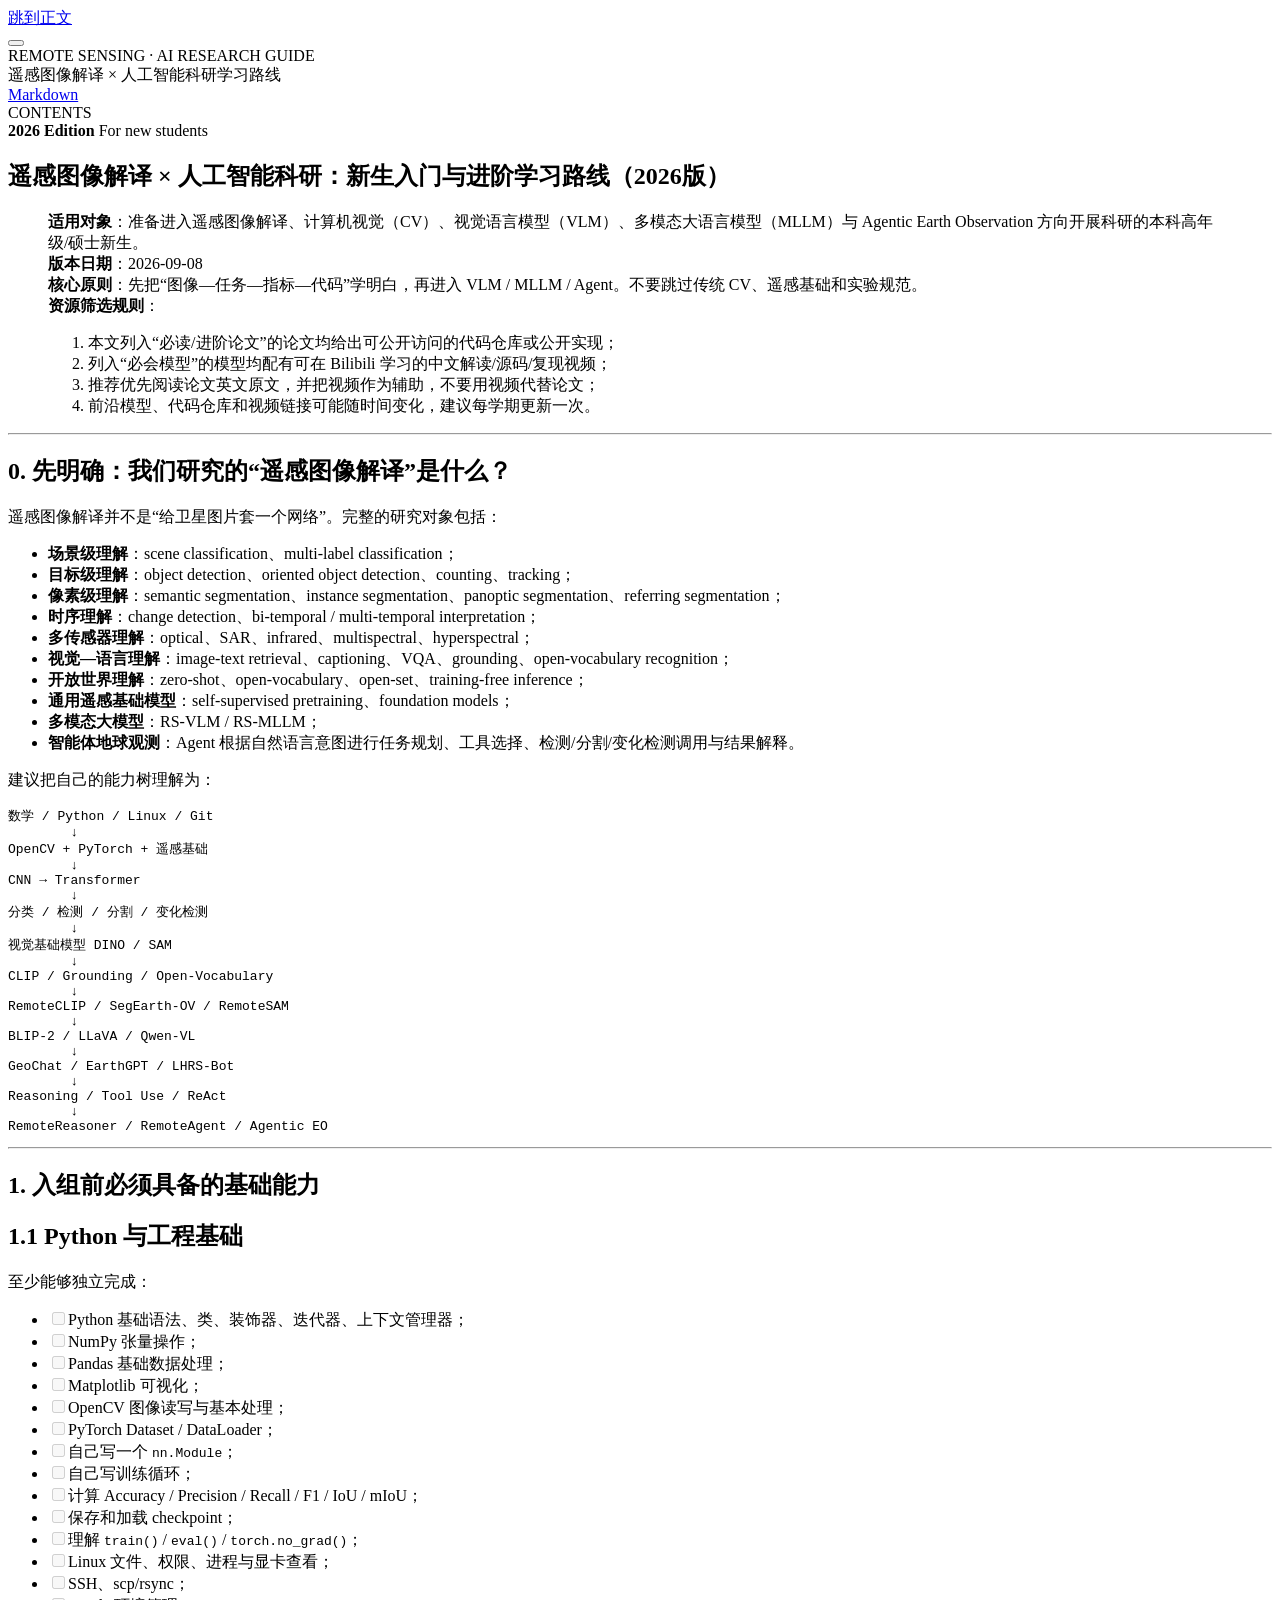
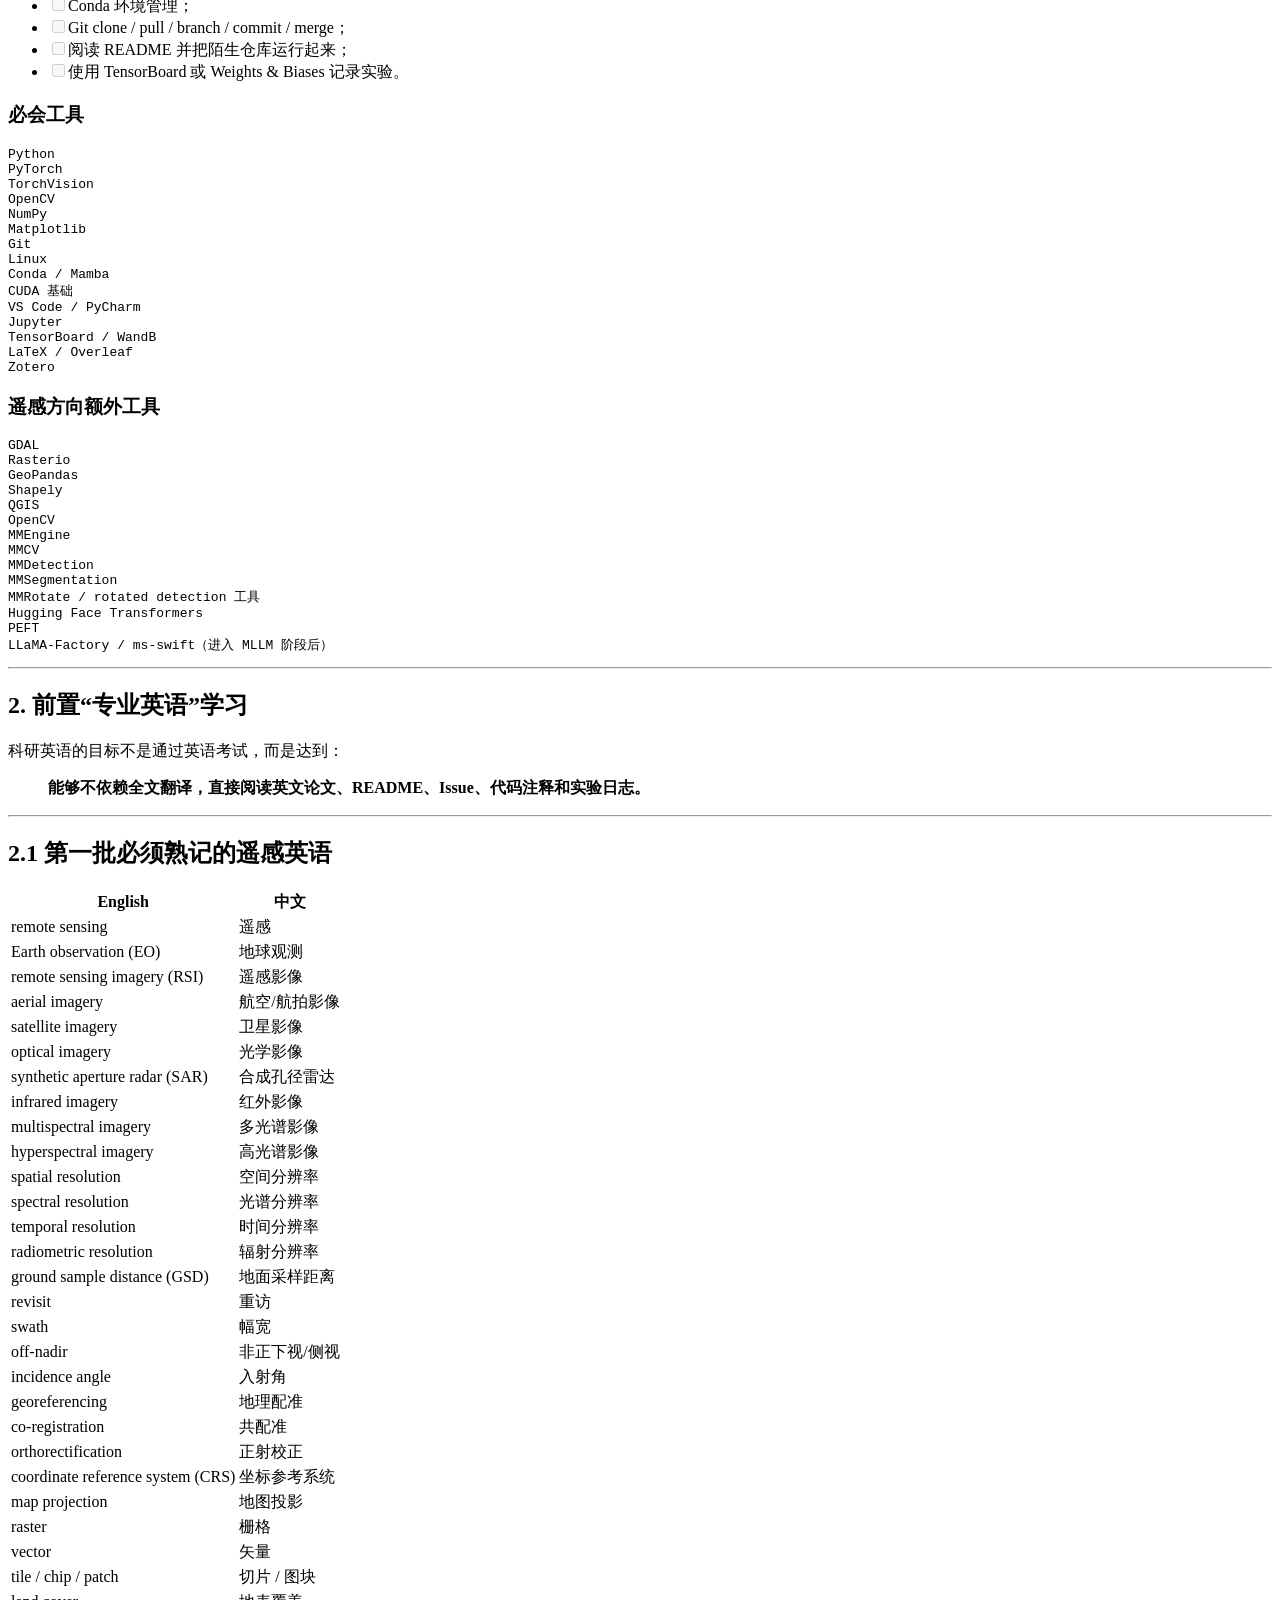
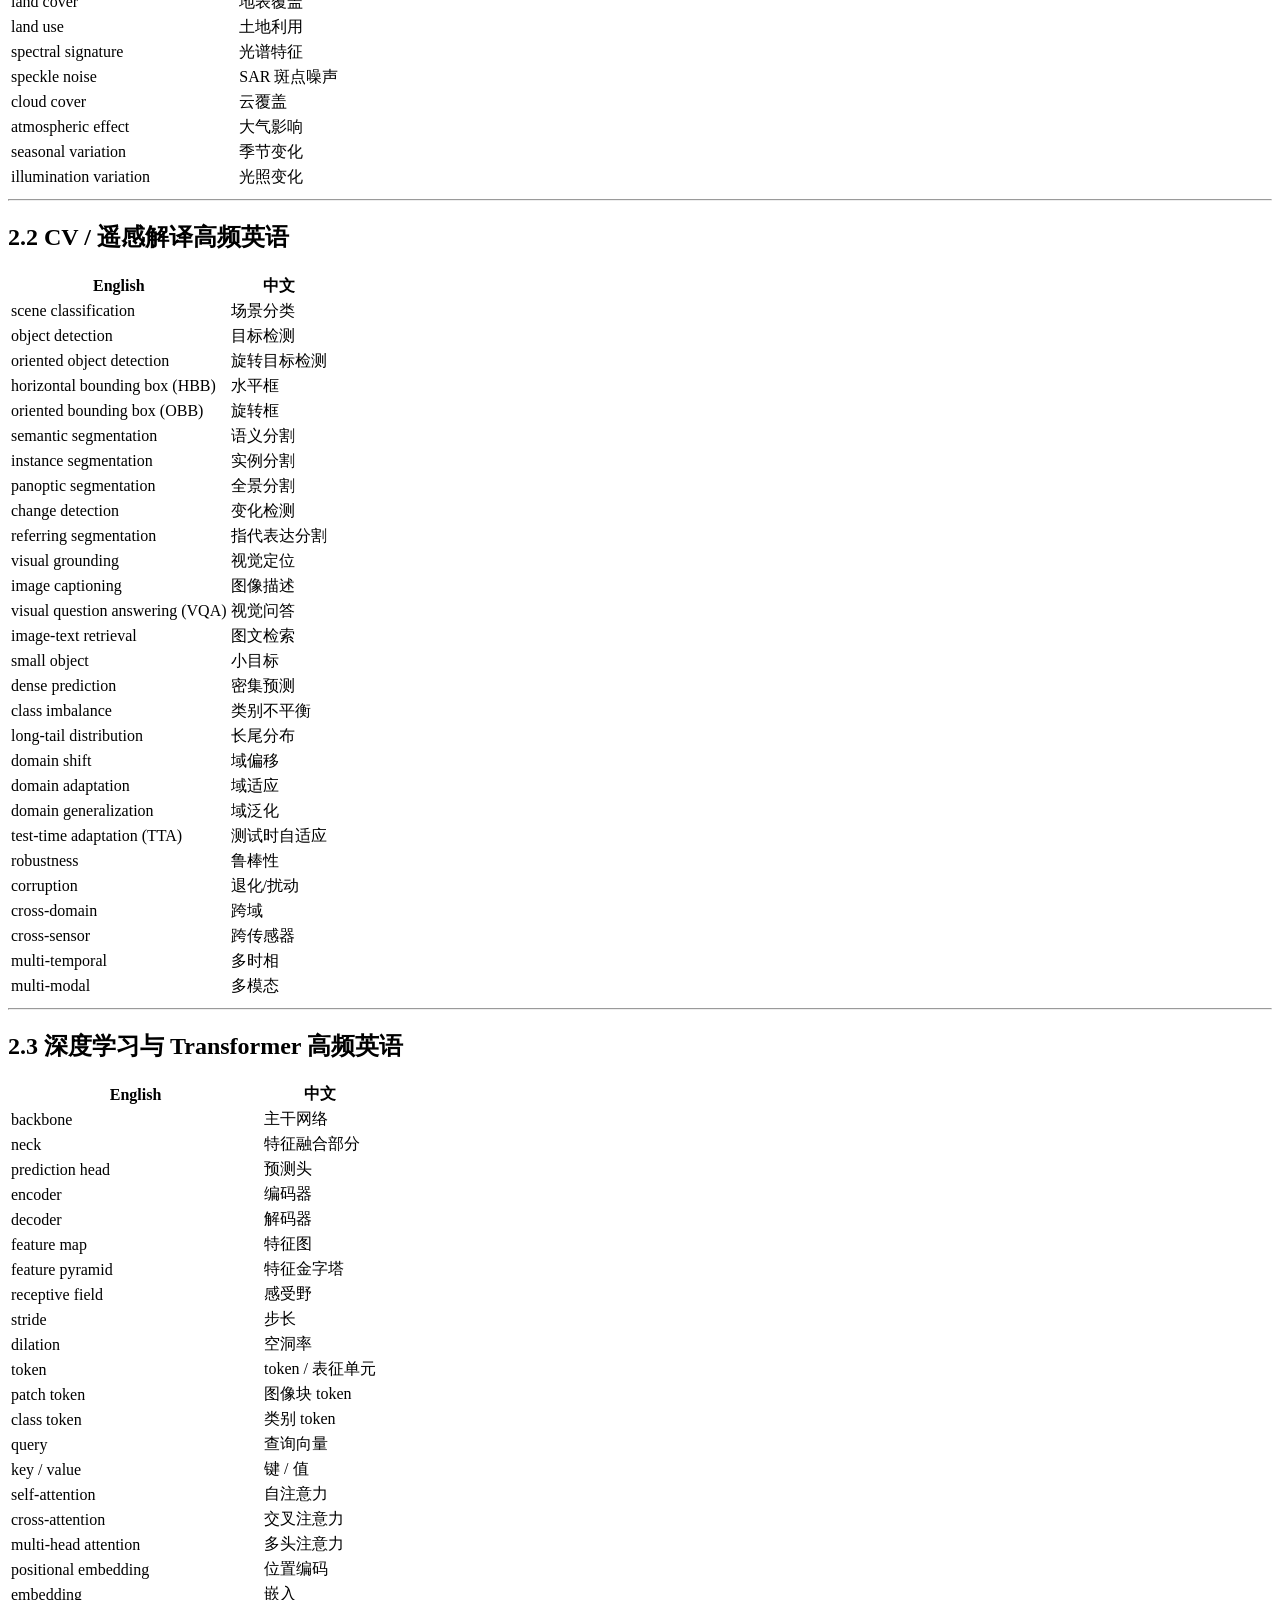
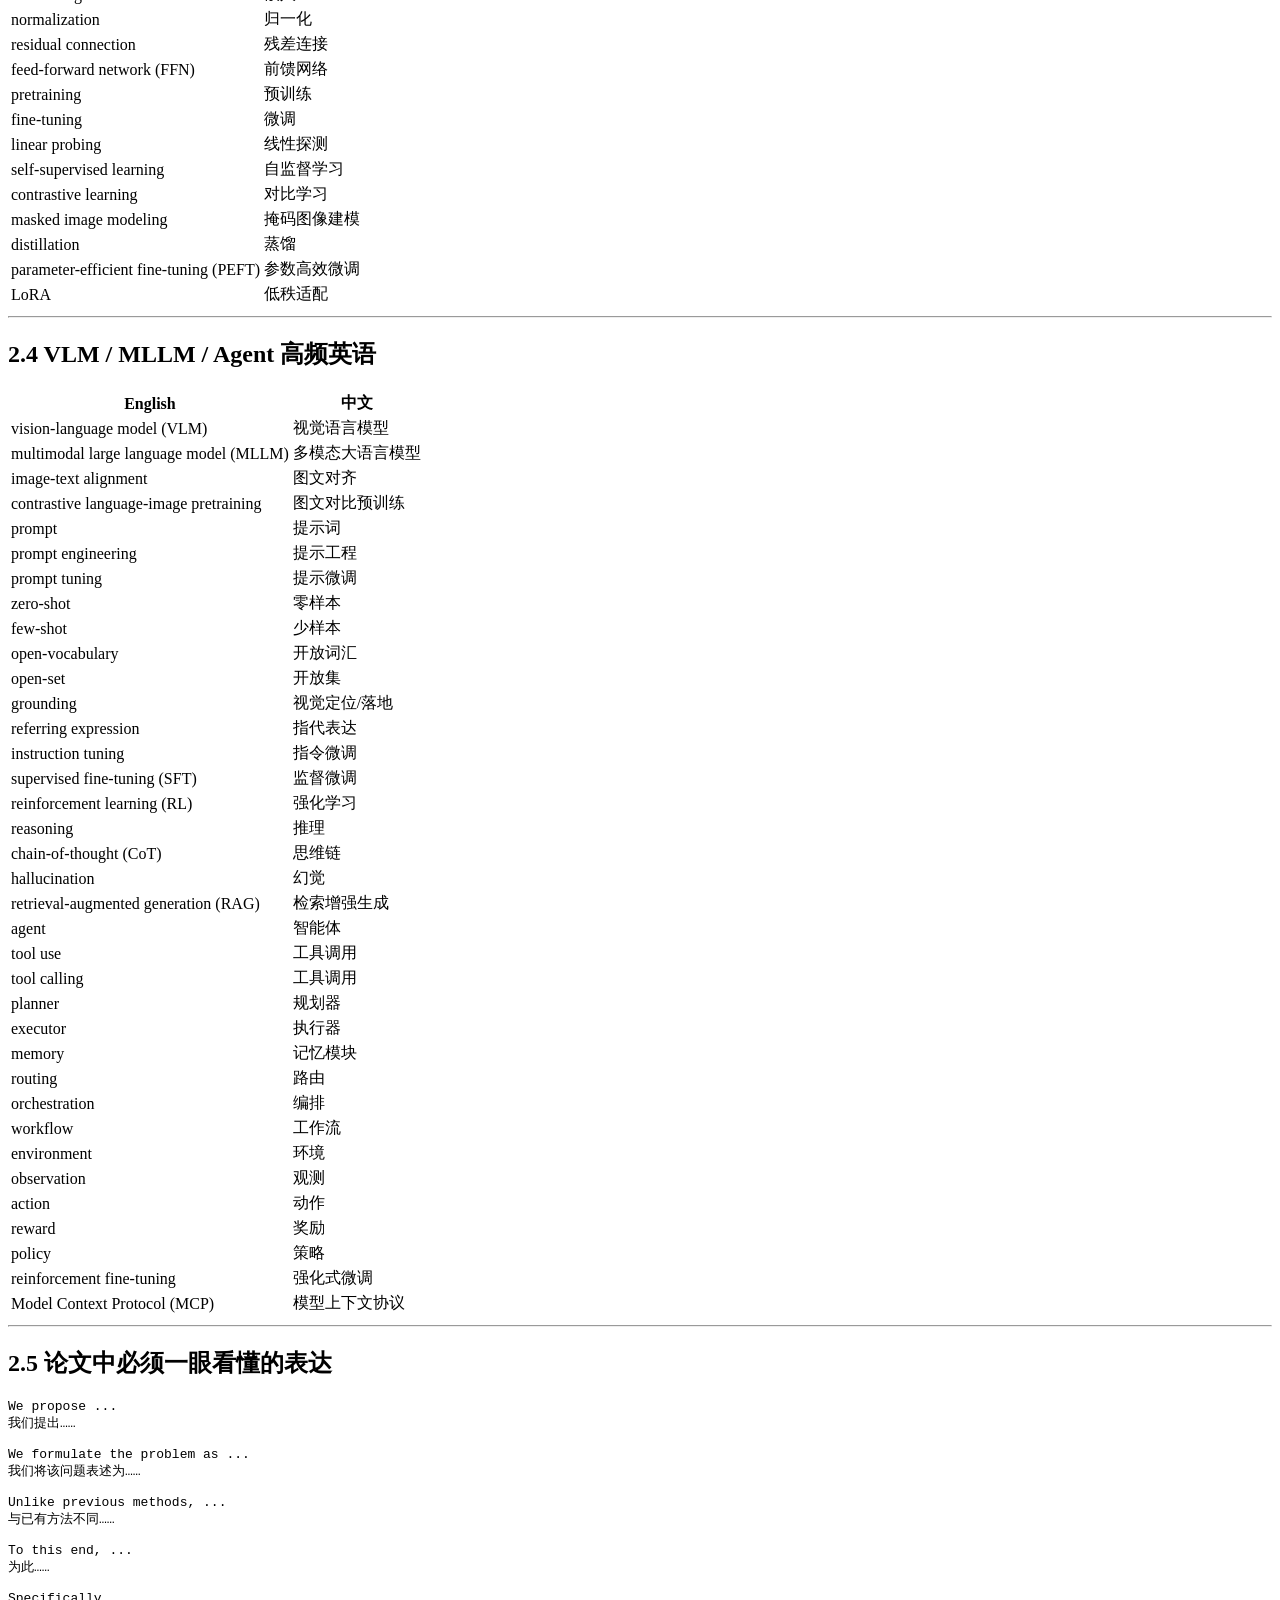
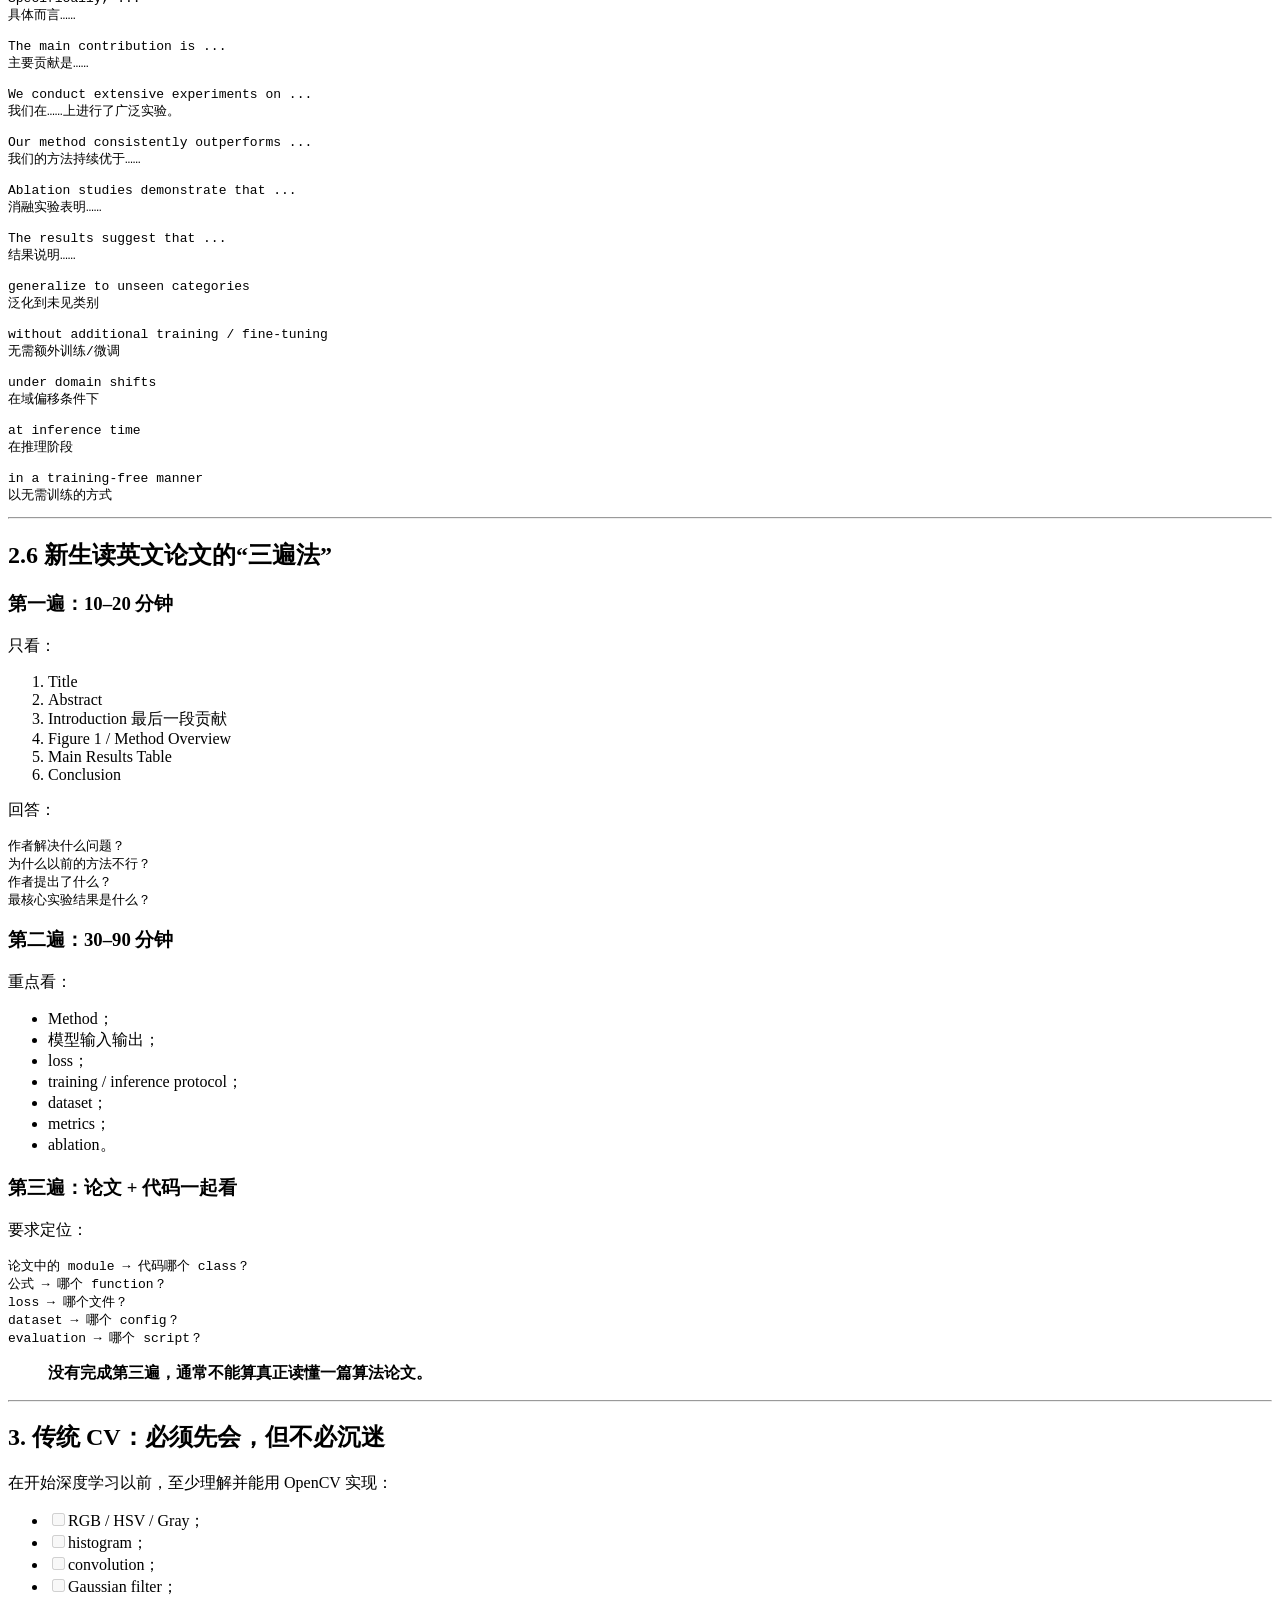
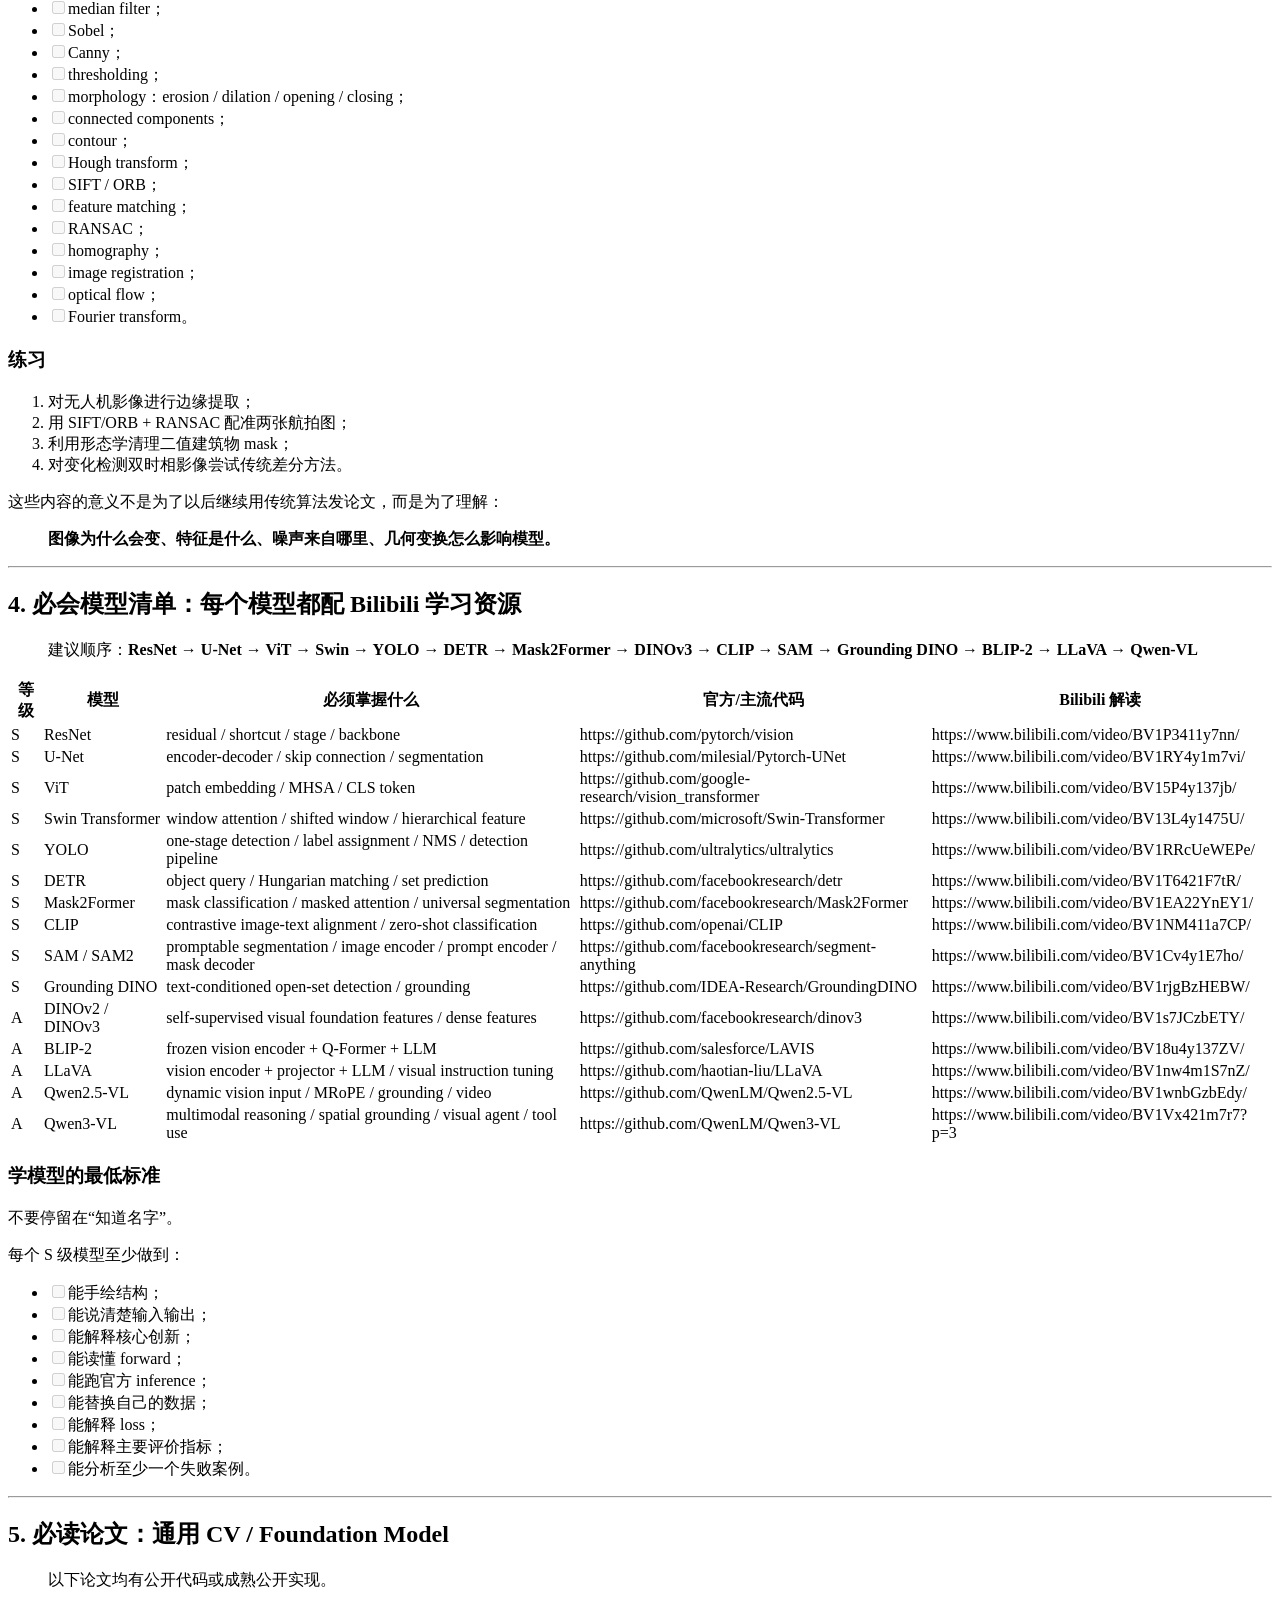
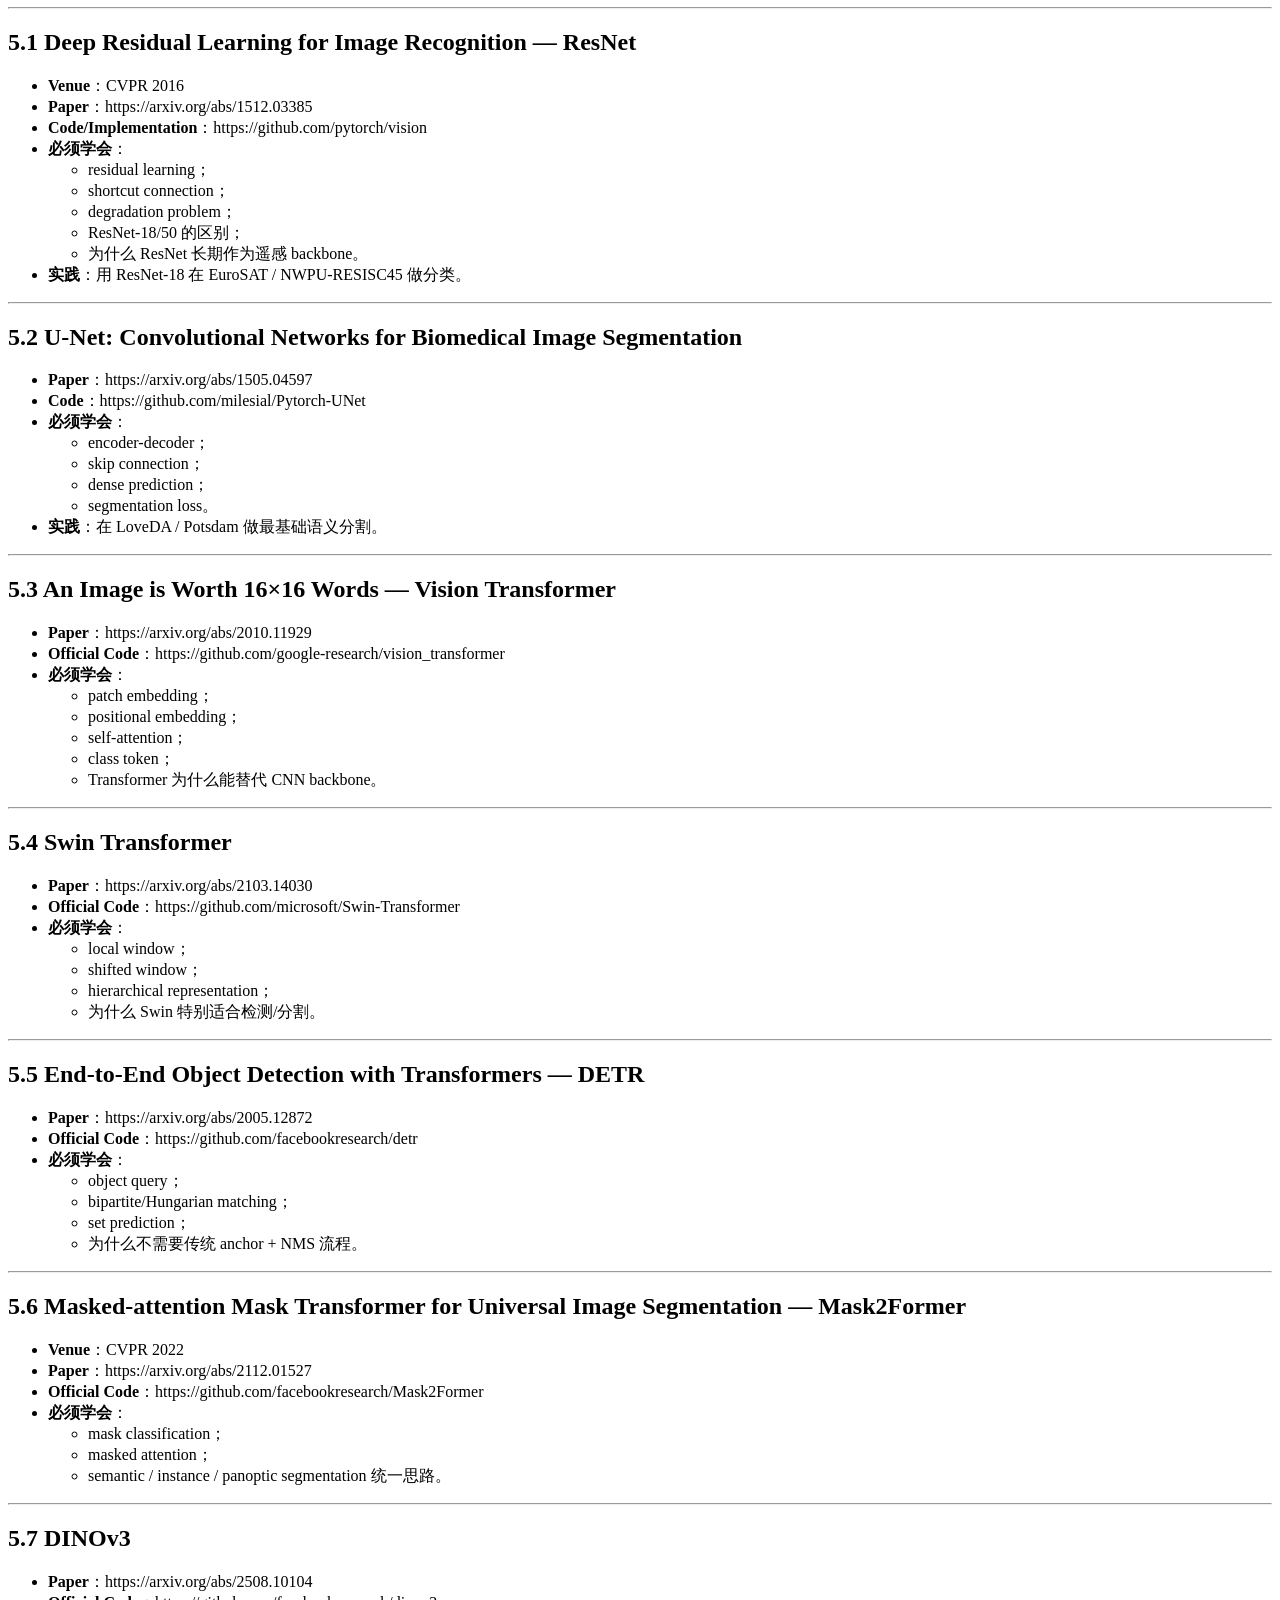
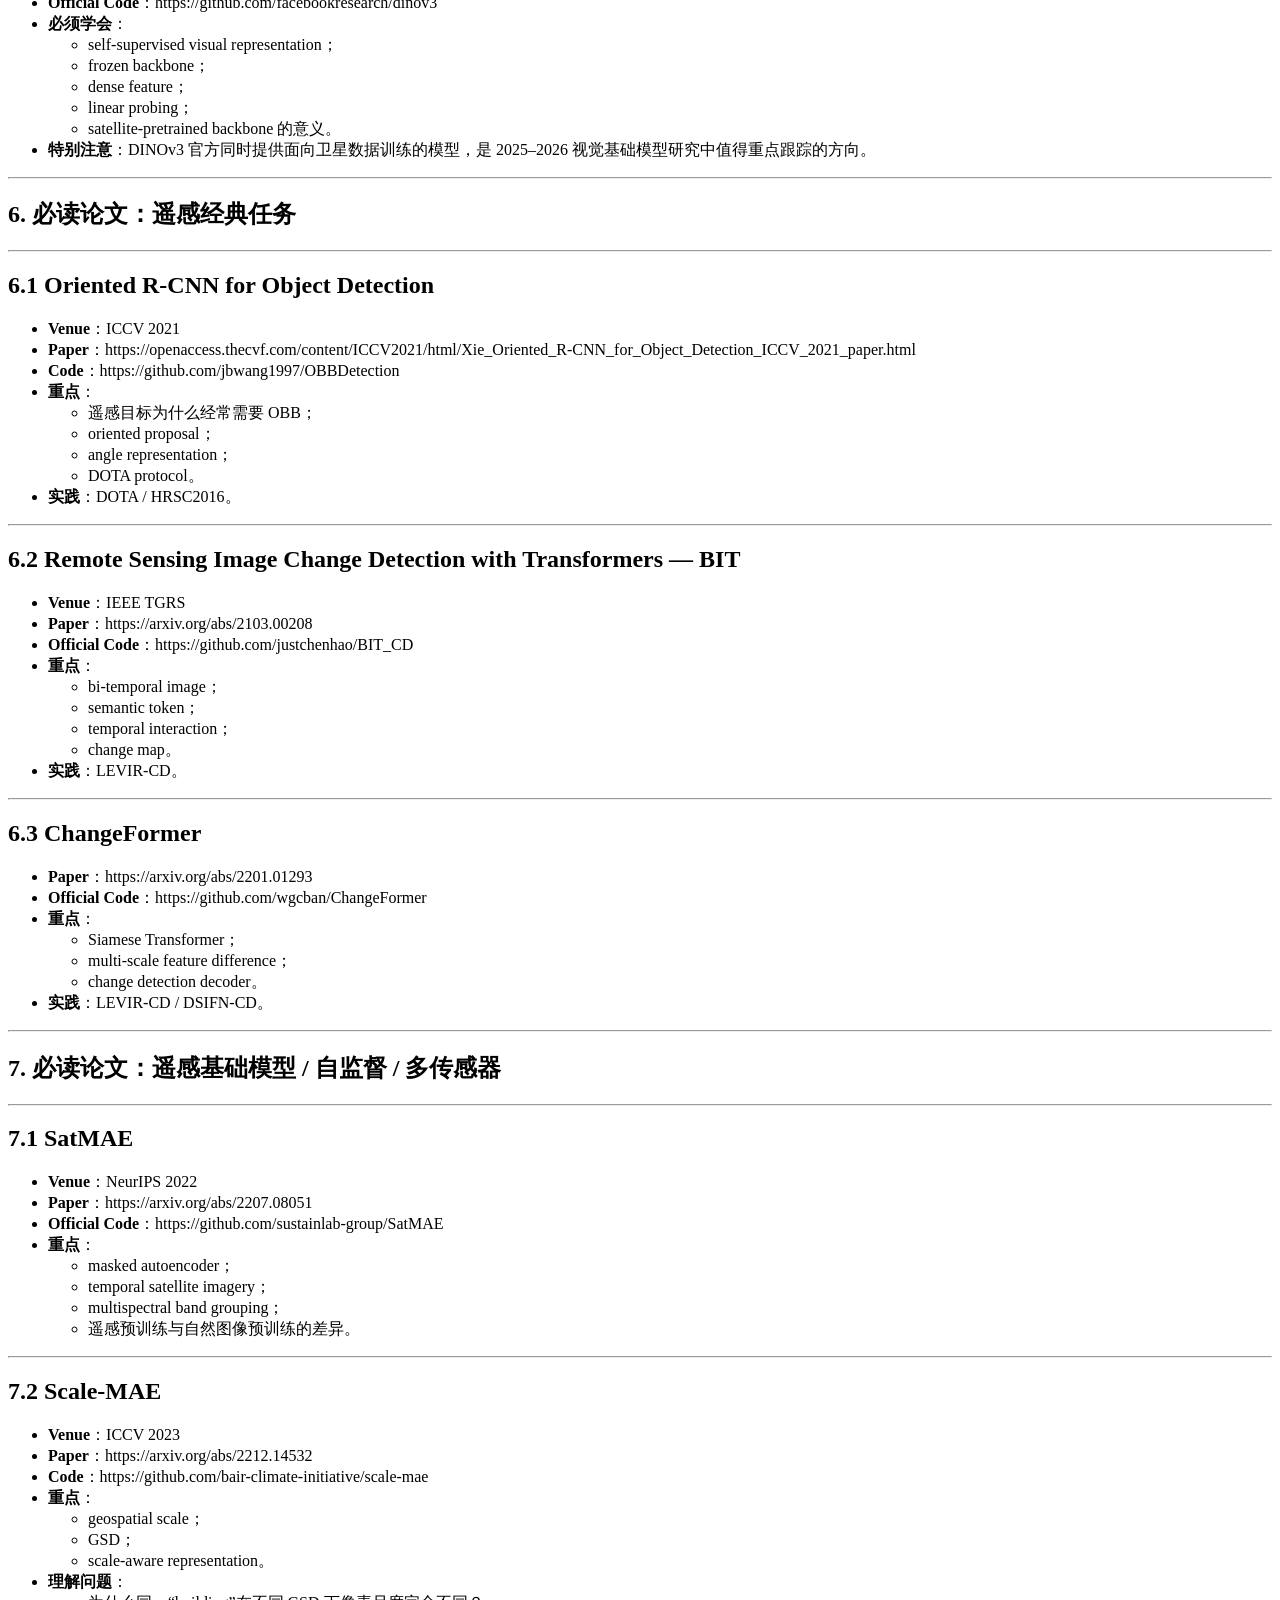
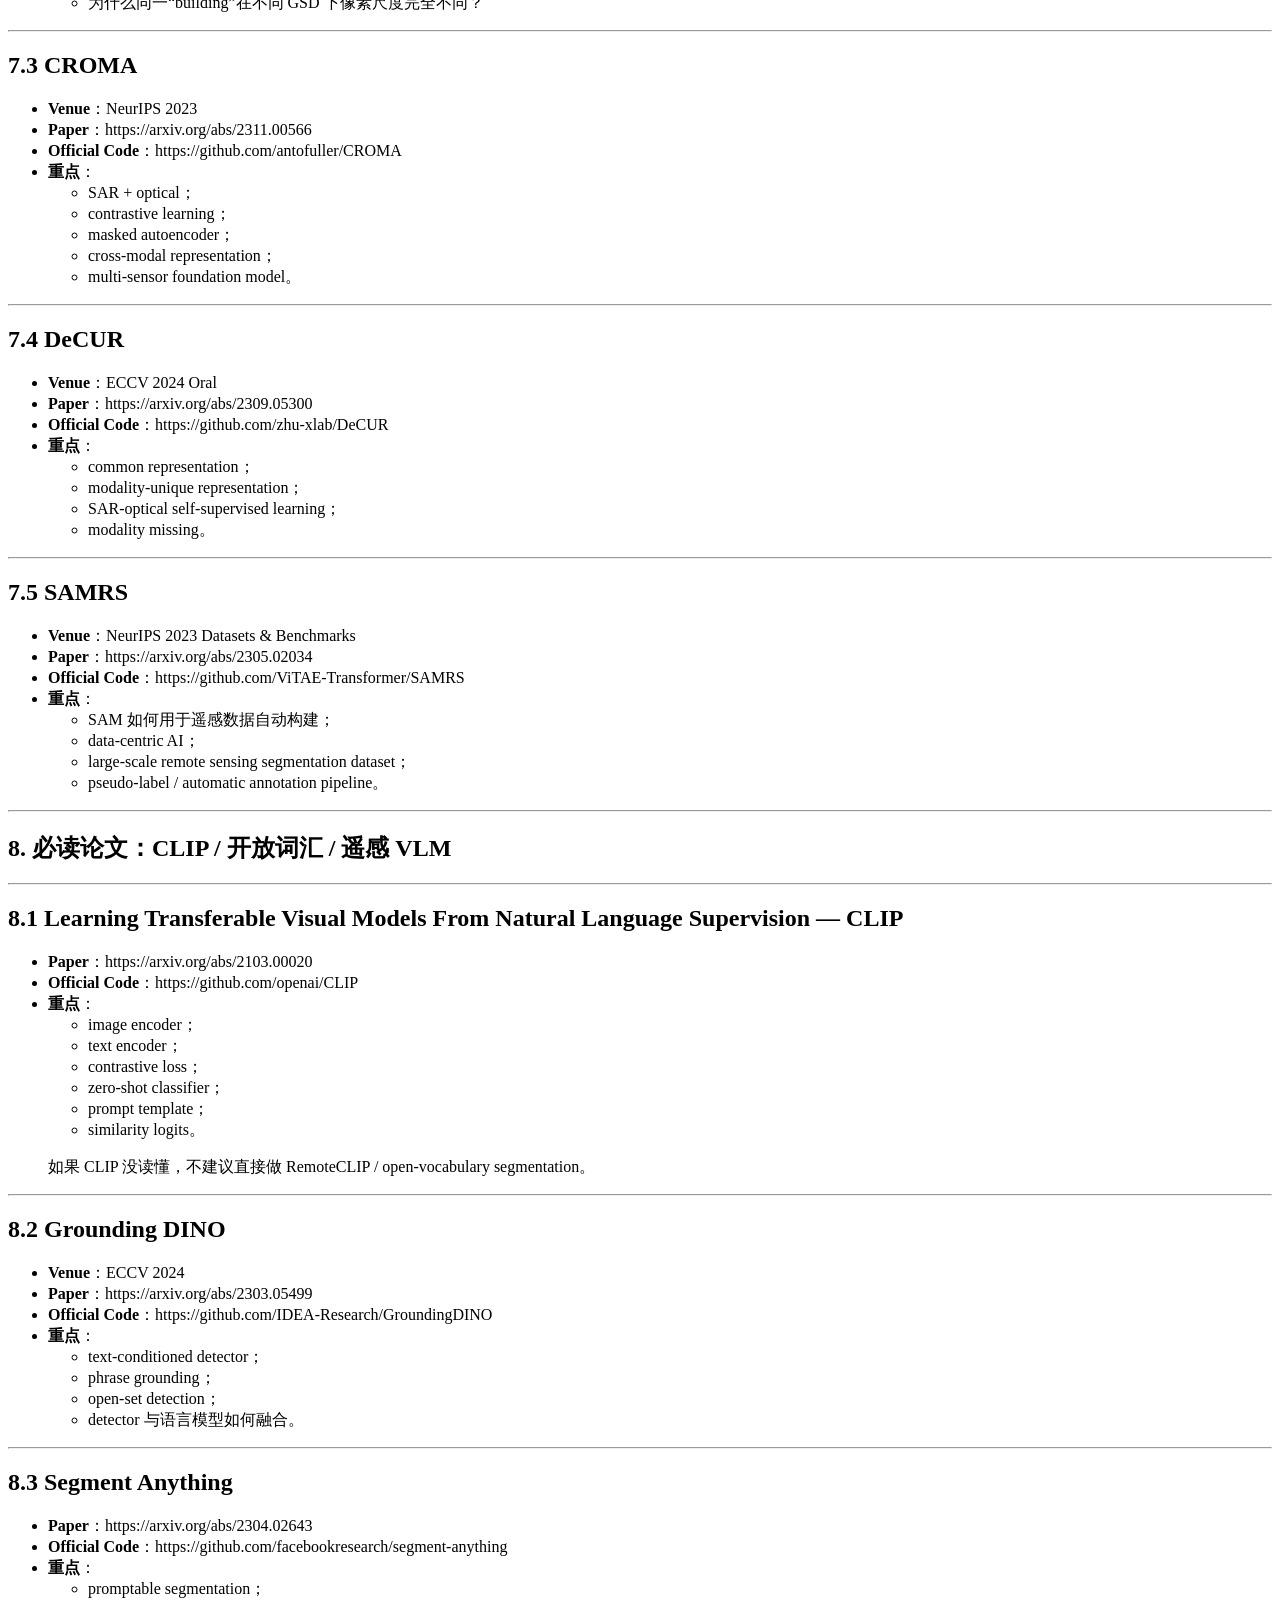
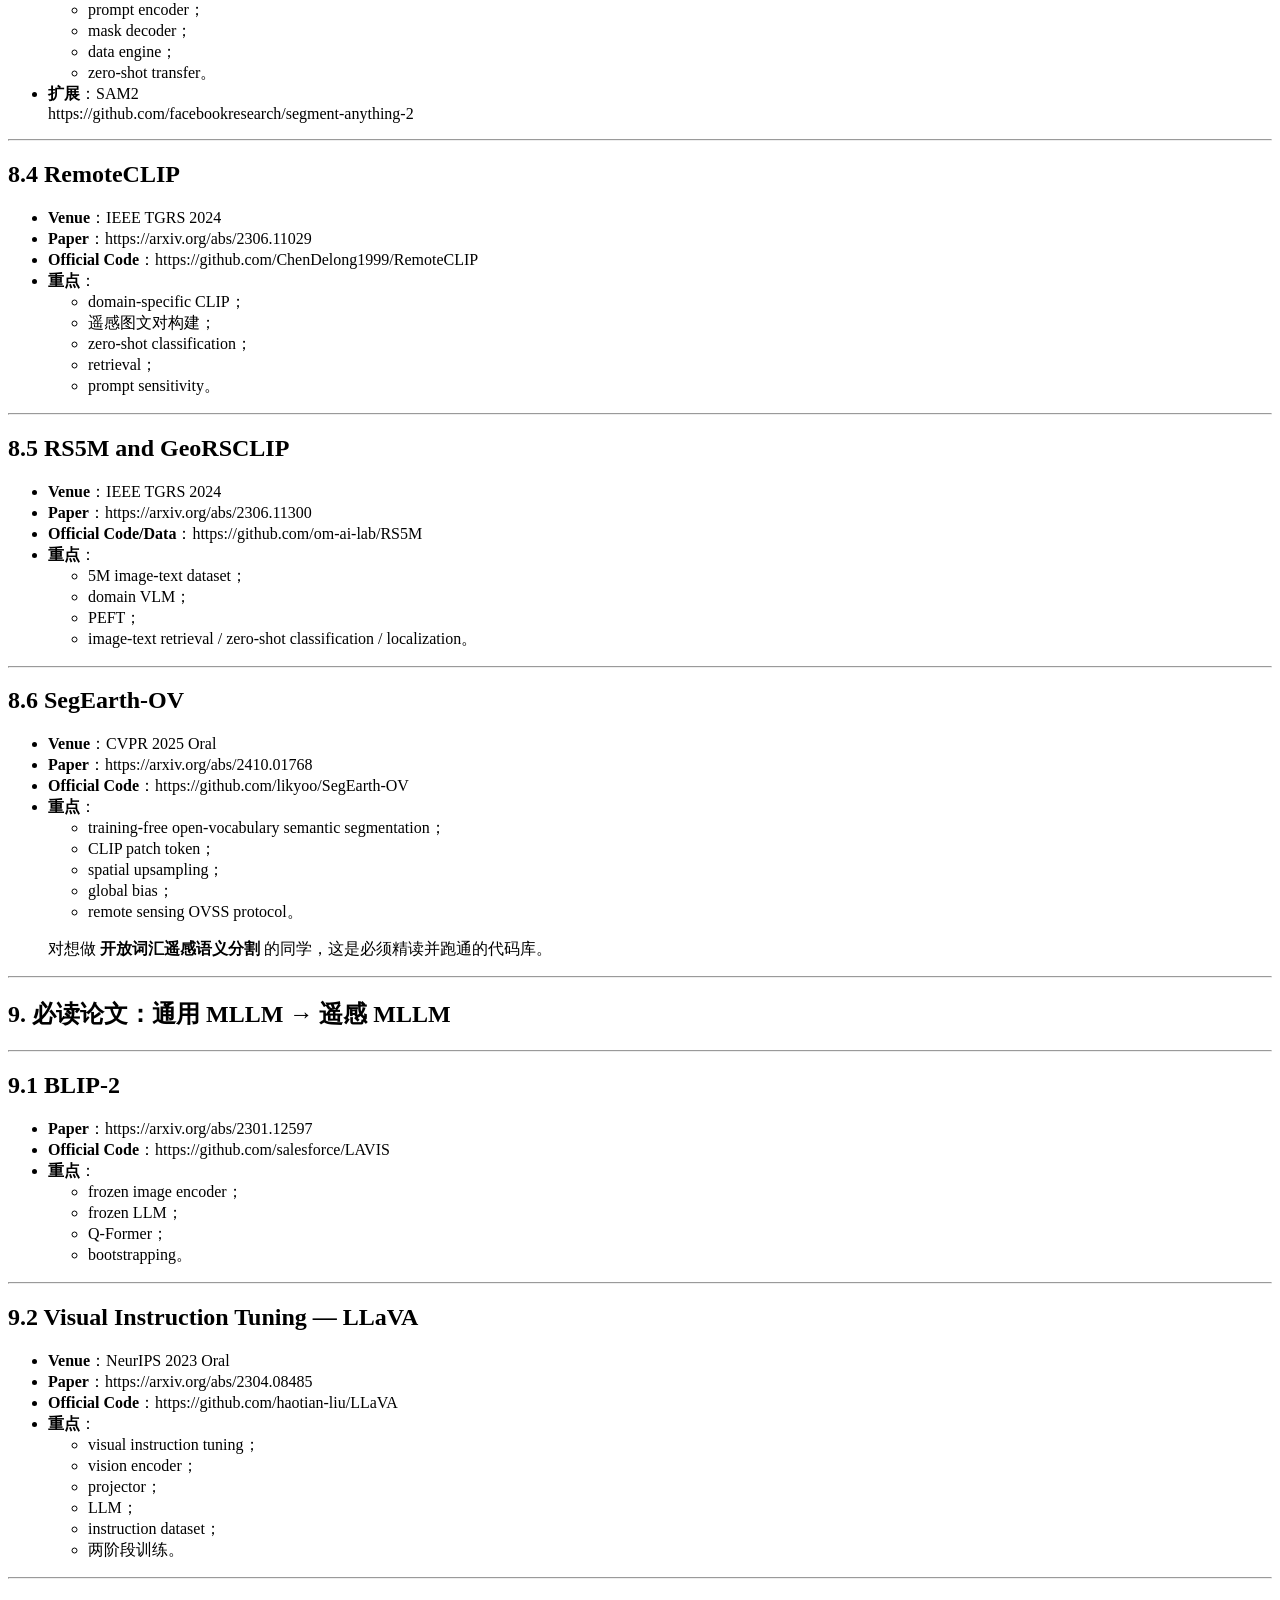
==== rs-ai-guide/index.html @ 64e5023f "Add files via upload" ====
<!doctype html>
<html lang="zh-CN">
<head>
  <meta charset="utf-8">
  <meta name="viewport" content="width=device-width, initial-scale=1">
  <meta name="robots" content="noindex, nofollow, noarchive">
  <meta name="googlebot" content="noindex, nofollow, noarchive">
  <meta name="description" content="遥感图像解译 × 人工智能科研新生学习路线：传统CV、Foundation Model、VLM、MLLM与Agentic Earth Observation。">
  <title>遥感图像解译 × AI 科研学习路线</title>
  <link rel="stylesheet" href="./assets/guide.css">
</head>
<body>
  <a class="skip-link" href="#article">跳到正文</a>

  <header class="topbar">
    <div class="topbar-inner">
      <button class="menu-button" id="menuButton" aria-label="打开目录" aria-expanded="false">
        <span></span><span></span><span></span>
      </button>
      <div class="brand">
        <div class="brand-kicker">REMOTE SENSING · AI RESEARCH GUIDE</div>
        <div class="brand-title">遥感图像解译 × 人工智能科研学习路线</div>
      </div>
      <a class="source-link" href="./guide.md" target="_blank" rel="noopener noreferrer">Markdown</a>
    </div>
  </header>

  <div class="layout">
    <aside class="sidebar" id="sidebar" aria-label="文章目录">
      <div class="sidebar-inner">
        <div class="sidebar-heading">CONTENTS</div>
        <nav id="toc"></nav>
        <div class="sidebar-note">
          <strong>2026 Edition</strong>
          <span>For new students</span>
        </div>
      </div>
    </aside>

    <main class="main">
      <article class="article" id="article">
        <h1>遥感图像解译 × 人工智能科研：新生入门与进阶学习路线（2026版）</h1>
<blockquote>
<p><strong>适用对象</strong>：准备进入遥感图像解译、计算机视觉（CV）、视觉语言模型（VLM）、多模态大语言模型（MLLM）与 Agentic Earth Observation 方向开展科研的本科高年级/硕士新生。<br />
<strong>版本日期</strong>：2026-09-08<br />
<strong>核心原则</strong>：先把“图像—任务—指标—代码”学明白，再进入 VLM / MLLM / Agent。不要跳过传统 CV、遥感基础和实验规范。<br />
<strong>资源筛选规则</strong>：</p>
<ol>
<li>本文列入“必读/进阶论文”的论文均给出可公开访问的代码仓库或公开实现；</li>
<li>列入“必会模型”的模型均配有可在 Bilibili 学习的中文解读/源码/复现视频；</li>
<li>推荐优先阅读论文英文原文，并把视频作为辅助，不要用视频代替论文；</li>
<li>前沿模型、代码仓库和视频链接可能随时间变化，建议每学期更新一次。</li>
</ol>
</blockquote>
<hr />
<h2>0. 先明确：我们研究的“遥感图像解译”是什么？</h2>
<p>遥感图像解译并不是“给卫星图片套一个网络”。完整的研究对象包括：</p>
<ul>
<li><strong>场景级理解</strong>：scene classification、multi-label classification；</li>
<li><strong>目标级理解</strong>：object detection、oriented object detection、counting、tracking；</li>
<li><strong>像素级理解</strong>：semantic segmentation、instance segmentation、panoptic segmentation、referring segmentation；</li>
<li><strong>时序理解</strong>：change detection、bi-temporal / multi-temporal interpretation；</li>
<li><strong>多传感器理解</strong>：optical、SAR、infrared、multispectral、hyperspectral；</li>
<li><strong>视觉—语言理解</strong>：image-text retrieval、captioning、VQA、grounding、open-vocabulary recognition；</li>
<li><strong>开放世界理解</strong>：zero-shot、open-vocabulary、open-set、training-free inference；</li>
<li><strong>通用遥感基础模型</strong>：self-supervised pretraining、foundation models；</li>
<li><strong>多模态大模型</strong>：RS-VLM / RS-MLLM；</li>
<li><strong>智能体地球观测</strong>：Agent 根据自然语言意图进行任务规划、工具选择、检测/分割/变化检测调用与结果解释。</li>
</ul>
<p>建议把自己的能力树理解为：</p>
<pre><code class="language-text">数学 / Python / Linux / Git
        ↓
OpenCV + PyTorch + 遥感基础
        ↓
CNN → Transformer
        ↓
分类 / 检测 / 分割 / 变化检测
        ↓
视觉基础模型 DINO / SAM
        ↓
CLIP / Grounding / Open-Vocabulary
        ↓
RemoteCLIP / SegEarth-OV / RemoteSAM
        ↓
BLIP-2 / LLaVA / Qwen-VL
        ↓
GeoChat / EarthGPT / LHRS-Bot
        ↓
Reasoning / Tool Use / ReAct
        ↓
RemoteReasoner / RemoteAgent / Agentic EO
</code></pre>
<hr />
<h1>1. 入组前必须具备的基础能力</h1>
<h2>1.1 Python 与工程基础</h2>
<p>至少能够独立完成：</p>
<ul>
<li class="task-list-item"><input class="task-list-item-checkbox" type="checkbox" disabled/>Python 基础语法、类、装饰器、迭代器、上下文管理器；</li>
<li class="task-list-item"><input class="task-list-item-checkbox" type="checkbox" disabled/>NumPy 张量操作；</li>
<li class="task-list-item"><input class="task-list-item-checkbox" type="checkbox" disabled/>Pandas 基础数据处理；</li>
<li class="task-list-item"><input class="task-list-item-checkbox" type="checkbox" disabled/>Matplotlib 可视化；</li>
<li class="task-list-item"><input class="task-list-item-checkbox" type="checkbox" disabled/>OpenCV 图像读写与基本处理；</li>
<li class="task-list-item"><input class="task-list-item-checkbox" type="checkbox" disabled/>PyTorch Dataset / DataLoader；</li>
<li class="task-list-item"><input class="task-list-item-checkbox" type="checkbox" disabled/>自己写一个 <code>nn.Module</code>；</li>
<li class="task-list-item"><input class="task-list-item-checkbox" type="checkbox" disabled/>自己写训练循环；</li>
<li class="task-list-item"><input class="task-list-item-checkbox" type="checkbox" disabled/>计算 Accuracy / Precision / Recall / F1 / IoU / mIoU；</li>
<li class="task-list-item"><input class="task-list-item-checkbox" type="checkbox" disabled/>保存和加载 checkpoint；</li>
<li class="task-list-item"><input class="task-list-item-checkbox" type="checkbox" disabled/>理解 <code>train()</code> / <code>eval()</code> / <code>torch.no_grad()</code>；</li>
<li class="task-list-item"><input class="task-list-item-checkbox" type="checkbox" disabled/>Linux 文件、权限、进程与显卡查看；</li>
<li class="task-list-item"><input class="task-list-item-checkbox" type="checkbox" disabled/>SSH、scp/rsync；</li>
<li class="task-list-item"><input class="task-list-item-checkbox" type="checkbox" disabled/>Conda 环境管理；</li>
<li class="task-list-item"><input class="task-list-item-checkbox" type="checkbox" disabled/>Git clone / pull / branch / commit / merge；</li>
<li class="task-list-item"><input class="task-list-item-checkbox" type="checkbox" disabled/>阅读 README 并把陌生仓库运行起来；</li>
<li class="task-list-item"><input class="task-list-item-checkbox" type="checkbox" disabled/>使用 TensorBoard 或 Weights &amp; Biases 记录实验。</li>
</ul>
<h3>必会工具</h3>
<pre><code class="language-text">Python
PyTorch
TorchVision
OpenCV
NumPy
Matplotlib
Git
Linux
Conda / Mamba
CUDA 基础
VS Code / PyCharm
Jupyter
TensorBoard / WandB
LaTeX / Overleaf
Zotero
</code></pre>
<h3>遥感方向额外工具</h3>
<pre><code class="language-text">GDAL
Rasterio
GeoPandas
Shapely
QGIS
OpenCV
MMEngine
MMCV
MMDetection
MMSegmentation
MMRotate / rotated detection 工具
Hugging Face Transformers
PEFT
LLaMA-Factory / ms-swift（进入 MLLM 阶段后）
</code></pre>
<hr />
<h1>2. 前置“专业英语”学习</h1>
<p>科研英语的目标不是通过英语考试，而是达到：</p>
<blockquote>
<p><strong>能够不依赖全文翻译，直接阅读英文论文、README、Issue、代码注释和实验日志。</strong></p>
</blockquote>
<hr />
<h2>2.1 第一批必须熟记的遥感英语</h2>
<table>
<thead>
<tr>
  <th>English</th>
  <th>中文</th>
</tr>
</thead>
<tbody>
<tr>
  <td>remote sensing</td>
  <td>遥感</td>
</tr>
<tr>
  <td>Earth observation (EO)</td>
  <td>地球观测</td>
</tr>
<tr>
  <td>remote sensing imagery (RSI)</td>
  <td>遥感影像</td>
</tr>
<tr>
  <td>aerial imagery</td>
  <td>航空/航拍影像</td>
</tr>
<tr>
  <td>satellite imagery</td>
  <td>卫星影像</td>
</tr>
<tr>
  <td>optical imagery</td>
  <td>光学影像</td>
</tr>
<tr>
  <td>synthetic aperture radar (SAR)</td>
  <td>合成孔径雷达</td>
</tr>
<tr>
  <td>infrared imagery</td>
  <td>红外影像</td>
</tr>
<tr>
  <td>multispectral imagery</td>
  <td>多光谱影像</td>
</tr>
<tr>
  <td>hyperspectral imagery</td>
  <td>高光谱影像</td>
</tr>
<tr>
  <td>spatial resolution</td>
  <td>空间分辨率</td>
</tr>
<tr>
  <td>spectral resolution</td>
  <td>光谱分辨率</td>
</tr>
<tr>
  <td>temporal resolution</td>
  <td>时间分辨率</td>
</tr>
<tr>
  <td>radiometric resolution</td>
  <td>辐射分辨率</td>
</tr>
<tr>
  <td>ground sample distance (GSD)</td>
  <td>地面采样距离</td>
</tr>
<tr>
  <td>revisit</td>
  <td>重访</td>
</tr>
<tr>
  <td>swath</td>
  <td>幅宽</td>
</tr>
<tr>
  <td>off-nadir</td>
  <td>非正下视/侧视</td>
</tr>
<tr>
  <td>incidence angle</td>
  <td>入射角</td>
</tr>
<tr>
  <td>georeferencing</td>
  <td>地理配准</td>
</tr>
<tr>
  <td>co-registration</td>
  <td>共配准</td>
</tr>
<tr>
  <td>orthorectification</td>
  <td>正射校正</td>
</tr>
<tr>
  <td>coordinate reference system (CRS)</td>
  <td>坐标参考系统</td>
</tr>
<tr>
  <td>map projection</td>
  <td>地图投影</td>
</tr>
<tr>
  <td>raster</td>
  <td>栅格</td>
</tr>
<tr>
  <td>vector</td>
  <td>矢量</td>
</tr>
<tr>
  <td>tile / chip / patch</td>
  <td>切片 / 图块</td>
</tr>
<tr>
  <td>land cover</td>
  <td>地表覆盖</td>
</tr>
<tr>
  <td>land use</td>
  <td>土地利用</td>
</tr>
<tr>
  <td>spectral signature</td>
  <td>光谱特征</td>
</tr>
<tr>
  <td>speckle noise</td>
  <td>SAR 斑点噪声</td>
</tr>
<tr>
  <td>cloud cover</td>
  <td>云覆盖</td>
</tr>
<tr>
  <td>atmospheric effect</td>
  <td>大气影响</td>
</tr>
<tr>
  <td>seasonal variation</td>
  <td>季节变化</td>
</tr>
<tr>
  <td>illumination variation</td>
  <td>光照变化</td>
</tr>
</tbody>
</table>
<hr />
<h2>2.2 CV / 遥感解译高频英语</h2>
<table>
<thead>
<tr>
  <th>English</th>
  <th>中文</th>
</tr>
</thead>
<tbody>
<tr>
  <td>scene classification</td>
  <td>场景分类</td>
</tr>
<tr>
  <td>object detection</td>
  <td>目标检测</td>
</tr>
<tr>
  <td>oriented object detection</td>
  <td>旋转目标检测</td>
</tr>
<tr>
  <td>horizontal bounding box (HBB)</td>
  <td>水平框</td>
</tr>
<tr>
  <td>oriented bounding box (OBB)</td>
  <td>旋转框</td>
</tr>
<tr>
  <td>semantic segmentation</td>
  <td>语义分割</td>
</tr>
<tr>
  <td>instance segmentation</td>
  <td>实例分割</td>
</tr>
<tr>
  <td>panoptic segmentation</td>
  <td>全景分割</td>
</tr>
<tr>
  <td>change detection</td>
  <td>变化检测</td>
</tr>
<tr>
  <td>referring segmentation</td>
  <td>指代表达分割</td>
</tr>
<tr>
  <td>visual grounding</td>
  <td>视觉定位</td>
</tr>
<tr>
  <td>image captioning</td>
  <td>图像描述</td>
</tr>
<tr>
  <td>visual question answering (VQA)</td>
  <td>视觉问答</td>
</tr>
<tr>
  <td>image-text retrieval</td>
  <td>图文检索</td>
</tr>
<tr>
  <td>small object</td>
  <td>小目标</td>
</tr>
<tr>
  <td>dense prediction</td>
  <td>密集预测</td>
</tr>
<tr>
  <td>class imbalance</td>
  <td>类别不平衡</td>
</tr>
<tr>
  <td>long-tail distribution</td>
  <td>长尾分布</td>
</tr>
<tr>
  <td>domain shift</td>
  <td>域偏移</td>
</tr>
<tr>
  <td>domain adaptation</td>
  <td>域适应</td>
</tr>
<tr>
  <td>domain generalization</td>
  <td>域泛化</td>
</tr>
<tr>
  <td>test-time adaptation (TTA)</td>
  <td>测试时自适应</td>
</tr>
<tr>
  <td>robustness</td>
  <td>鲁棒性</td>
</tr>
<tr>
  <td>corruption</td>
  <td>退化/扰动</td>
</tr>
<tr>
  <td>cross-domain</td>
  <td>跨域</td>
</tr>
<tr>
  <td>cross-sensor</td>
  <td>跨传感器</td>
</tr>
<tr>
  <td>multi-temporal</td>
  <td>多时相</td>
</tr>
<tr>
  <td>multi-modal</td>
  <td>多模态</td>
</tr>
</tbody>
</table>
<hr />
<h2>2.3 深度学习与 Transformer 高频英语</h2>
<table>
<thead>
<tr>
  <th>English</th>
  <th>中文</th>
</tr>
</thead>
<tbody>
<tr>
  <td>backbone</td>
  <td>主干网络</td>
</tr>
<tr>
  <td>neck</td>
  <td>特征融合部分</td>
</tr>
<tr>
  <td>prediction head</td>
  <td>预测头</td>
</tr>
<tr>
  <td>encoder</td>
  <td>编码器</td>
</tr>
<tr>
  <td>decoder</td>
  <td>解码器</td>
</tr>
<tr>
  <td>feature map</td>
  <td>特征图</td>
</tr>
<tr>
  <td>feature pyramid</td>
  <td>特征金字塔</td>
</tr>
<tr>
  <td>receptive field</td>
  <td>感受野</td>
</tr>
<tr>
  <td>stride</td>
  <td>步长</td>
</tr>
<tr>
  <td>dilation</td>
  <td>空洞率</td>
</tr>
<tr>
  <td>token</td>
  <td>token / 表征单元</td>
</tr>
<tr>
  <td>patch token</td>
  <td>图像块 token</td>
</tr>
<tr>
  <td>class token</td>
  <td>类别 token</td>
</tr>
<tr>
  <td>query</td>
  <td>查询向量</td>
</tr>
<tr>
  <td>key / value</td>
  <td>键 / 值</td>
</tr>
<tr>
  <td>self-attention</td>
  <td>自注意力</td>
</tr>
<tr>
  <td>cross-attention</td>
  <td>交叉注意力</td>
</tr>
<tr>
  <td>multi-head attention</td>
  <td>多头注意力</td>
</tr>
<tr>
  <td>positional embedding</td>
  <td>位置编码</td>
</tr>
<tr>
  <td>embedding</td>
  <td>嵌入</td>
</tr>
<tr>
  <td>normalization</td>
  <td>归一化</td>
</tr>
<tr>
  <td>residual connection</td>
  <td>残差连接</td>
</tr>
<tr>
  <td>feed-forward network (FFN)</td>
  <td>前馈网络</td>
</tr>
<tr>
  <td>pretraining</td>
  <td>预训练</td>
</tr>
<tr>
  <td>fine-tuning</td>
  <td>微调</td>
</tr>
<tr>
  <td>linear probing</td>
  <td>线性探测</td>
</tr>
<tr>
  <td>self-supervised learning</td>
  <td>自监督学习</td>
</tr>
<tr>
  <td>contrastive learning</td>
  <td>对比学习</td>
</tr>
<tr>
  <td>masked image modeling</td>
  <td>掩码图像建模</td>
</tr>
<tr>
  <td>distillation</td>
  <td>蒸馏</td>
</tr>
<tr>
  <td>parameter-efficient fine-tuning (PEFT)</td>
  <td>参数高效微调</td>
</tr>
<tr>
  <td>LoRA</td>
  <td>低秩适配</td>
</tr>
</tbody>
</table>
<hr />
<h2>2.4 VLM / MLLM / Agent 高频英语</h2>
<table>
<thead>
<tr>
  <th>English</th>
  <th>中文</th>
</tr>
</thead>
<tbody>
<tr>
  <td>vision-language model (VLM)</td>
  <td>视觉语言模型</td>
</tr>
<tr>
  <td>multimodal large language model (MLLM)</td>
  <td>多模态大语言模型</td>
</tr>
<tr>
  <td>image-text alignment</td>
  <td>图文对齐</td>
</tr>
<tr>
  <td>contrastive language-image pretraining</td>
  <td>图文对比预训练</td>
</tr>
<tr>
  <td>prompt</td>
  <td>提示词</td>
</tr>
<tr>
  <td>prompt engineering</td>
  <td>提示工程</td>
</tr>
<tr>
  <td>prompt tuning</td>
  <td>提示微调</td>
</tr>
<tr>
  <td>zero-shot</td>
  <td>零样本</td>
</tr>
<tr>
  <td>few-shot</td>
  <td>少样本</td>
</tr>
<tr>
  <td>open-vocabulary</td>
  <td>开放词汇</td>
</tr>
<tr>
  <td>open-set</td>
  <td>开放集</td>
</tr>
<tr>
  <td>grounding</td>
  <td>视觉定位/落地</td>
</tr>
<tr>
  <td>referring expression</td>
  <td>指代表达</td>
</tr>
<tr>
  <td>instruction tuning</td>
  <td>指令微调</td>
</tr>
<tr>
  <td>supervised fine-tuning (SFT)</td>
  <td>监督微调</td>
</tr>
<tr>
  <td>reinforcement learning (RL)</td>
  <td>强化学习</td>
</tr>
<tr>
  <td>reasoning</td>
  <td>推理</td>
</tr>
<tr>
  <td>chain-of-thought (CoT)</td>
  <td>思维链</td>
</tr>
<tr>
  <td>hallucination</td>
  <td>幻觉</td>
</tr>
<tr>
  <td>retrieval-augmented generation (RAG)</td>
  <td>检索增强生成</td>
</tr>
<tr>
  <td>agent</td>
  <td>智能体</td>
</tr>
<tr>
  <td>tool use</td>
  <td>工具调用</td>
</tr>
<tr>
  <td>tool calling</td>
  <td>工具调用</td>
</tr>
<tr>
  <td>planner</td>
  <td>规划器</td>
</tr>
<tr>
  <td>executor</td>
  <td>执行器</td>
</tr>
<tr>
  <td>memory</td>
  <td>记忆模块</td>
</tr>
<tr>
  <td>routing</td>
  <td>路由</td>
</tr>
<tr>
  <td>orchestration</td>
  <td>编排</td>
</tr>
<tr>
  <td>workflow</td>
  <td>工作流</td>
</tr>
<tr>
  <td>environment</td>
  <td>环境</td>
</tr>
<tr>
  <td>observation</td>
  <td>观测</td>
</tr>
<tr>
  <td>action</td>
  <td>动作</td>
</tr>
<tr>
  <td>reward</td>
  <td>奖励</td>
</tr>
<tr>
  <td>policy</td>
  <td>策略</td>
</tr>
<tr>
  <td>reinforcement fine-tuning</td>
  <td>强化式微调</td>
</tr>
<tr>
  <td>Model Context Protocol (MCP)</td>
  <td>模型上下文协议</td>
</tr>
</tbody>
</table>
<hr />
<h2>2.5 论文中必须一眼看懂的表达</h2>
<pre><code class="language-text">We propose ...
我们提出……

We formulate the problem as ...
我们将该问题表述为……

Unlike previous methods, ...
与已有方法不同……

To this end, ...
为此……

Specifically, ...
具体而言……

The main contribution is ...
主要贡献是……

We conduct extensive experiments on ...
我们在……上进行了广泛实验。

Our method consistently outperforms ...
我们的方法持续优于……

Ablation studies demonstrate that ...
消融实验表明……

The results suggest that ...
结果说明……

generalize to unseen categories
泛化到未见类别

without additional training / fine-tuning
无需额外训练/微调

under domain shifts
在域偏移条件下

at inference time
在推理阶段

in a training-free manner
以无需训练的方式
</code></pre>
<hr />
<h2>2.6 新生读英文论文的“三遍法”</h2>
<h3>第一遍：10–20 分钟</h3>
<p>只看：</p>
<ol>
<li>Title</li>
<li>Abstract</li>
<li>Introduction 最后一段贡献</li>
<li>Figure 1 / Method Overview</li>
<li>Main Results Table</li>
<li>Conclusion</li>
</ol>
<p>回答：</p>
<pre><code class="language-text">作者解决什么问题？
为什么以前的方法不行？
作者提出了什么？
最核心实验结果是什么？
</code></pre>
<h3>第二遍：30–90 分钟</h3>
<p>重点看：</p>
<ul>
<li>Method；</li>
<li>模型输入输出；</li>
<li>loss；</li>
<li>training / inference protocol；</li>
<li>dataset；</li>
<li>metrics；</li>
<li>ablation。</li>
</ul>
<h3>第三遍：论文 + 代码一起看</h3>
<p>要求定位：</p>
<pre><code class="language-text">论文中的 module → 代码哪个 class？
公式 → 哪个 function？
loss → 哪个文件？
dataset → 哪个 config？
evaluation → 哪个 script？
</code></pre>
<blockquote>
<p><strong>没有完成第三遍，通常不能算真正读懂一篇算法论文。</strong></p>
</blockquote>
<hr />
<h1>3. 传统 CV：必须先会，但不必沉迷</h1>
<p>在开始深度学习以前，至少理解并能用 OpenCV 实现：</p>
<ul>
<li class="task-list-item"><input class="task-list-item-checkbox" type="checkbox" disabled/>RGB / HSV / Gray；</li>
<li class="task-list-item"><input class="task-list-item-checkbox" type="checkbox" disabled/>histogram；</li>
<li class="task-list-item"><input class="task-list-item-checkbox" type="checkbox" disabled/>convolution；</li>
<li class="task-list-item"><input class="task-list-item-checkbox" type="checkbox" disabled/>Gaussian filter；</li>
<li class="task-list-item"><input class="task-list-item-checkbox" type="checkbox" disabled/>median filter；</li>
<li class="task-list-item"><input class="task-list-item-checkbox" type="checkbox" disabled/>Sobel；</li>
<li class="task-list-item"><input class="task-list-item-checkbox" type="checkbox" disabled/>Canny；</li>
<li class="task-list-item"><input class="task-list-item-checkbox" type="checkbox" disabled/>thresholding；</li>
<li class="task-list-item"><input class="task-list-item-checkbox" type="checkbox" disabled/>morphology：erosion / dilation / opening / closing；</li>
<li class="task-list-item"><input class="task-list-item-checkbox" type="checkbox" disabled/>connected components；</li>
<li class="task-list-item"><input class="task-list-item-checkbox" type="checkbox" disabled/>contour；</li>
<li class="task-list-item"><input class="task-list-item-checkbox" type="checkbox" disabled/>Hough transform；</li>
<li class="task-list-item"><input class="task-list-item-checkbox" type="checkbox" disabled/>SIFT / ORB；</li>
<li class="task-list-item"><input class="task-list-item-checkbox" type="checkbox" disabled/>feature matching；</li>
<li class="task-list-item"><input class="task-list-item-checkbox" type="checkbox" disabled/>RANSAC；</li>
<li class="task-list-item"><input class="task-list-item-checkbox" type="checkbox" disabled/>homography；</li>
<li class="task-list-item"><input class="task-list-item-checkbox" type="checkbox" disabled/>image registration；</li>
<li class="task-list-item"><input class="task-list-item-checkbox" type="checkbox" disabled/>optical flow；</li>
<li class="task-list-item"><input class="task-list-item-checkbox" type="checkbox" disabled/>Fourier transform。</li>
</ul>
<h3>练习</h3>
<ol>
<li>对无人机影像进行边缘提取；</li>
<li>用 SIFT/ORB + RANSAC 配准两张航拍图；</li>
<li>利用形态学清理二值建筑物 mask；</li>
<li>对变化检测双时相影像尝试传统差分方法。</li>
</ol>
<p>这些内容的意义不是为了以后继续用传统算法发论文，而是为了理解：</p>
<blockquote>
<p><strong>图像为什么会变、特征是什么、噪声来自哪里、几何变换怎么影响模型。</strong></p>
</blockquote>
<hr />
<h1>4. 必会模型清单：每个模型都配 Bilibili 学习资源</h1>
<blockquote>
<p>建议顺序：<strong>ResNet → U-Net → ViT → Swin → YOLO → DETR → Mask2Former → DINOv3 → CLIP → SAM → Grounding DINO → BLIP-2 → LLaVA → Qwen-VL</strong></p>
</blockquote>
<table>
<thead>
<tr>
  <th>等级</th>
  <th>模型</th>
  <th>必须掌握什么</th>
  <th>官方/主流代码</th>
  <th>Bilibili 解读</th>
</tr>
</thead>
<tbody>
<tr>
  <td>S</td>
  <td>ResNet</td>
  <td>residual / shortcut / stage / backbone</td>
  <td>https://github.com/pytorch/vision</td>
  <td>https://www.bilibili.com/video/BV1P3411y7nn/</td>
</tr>
<tr>
  <td>S</td>
  <td>U-Net</td>
  <td>encoder-decoder / skip connection / segmentation</td>
  <td>https://github.com/milesial/Pytorch-UNet</td>
  <td>https://www.bilibili.com/video/BV1RY4y1m7vi/</td>
</tr>
<tr>
  <td>S</td>
  <td>ViT</td>
  <td>patch embedding / MHSA / CLS token</td>
  <td>https://github.com/google-research/vision_transformer</td>
  <td>https://www.bilibili.com/video/BV15P4y137jb/</td>
</tr>
<tr>
  <td>S</td>
  <td>Swin Transformer</td>
  <td>window attention / shifted window / hierarchical feature</td>
  <td>https://github.com/microsoft/Swin-Transformer</td>
  <td>https://www.bilibili.com/video/BV13L4y1475U/</td>
</tr>
<tr>
  <td>S</td>
  <td>YOLO</td>
  <td>one-stage detection / label assignment / NMS / detection pipeline</td>
  <td>https://github.com/ultralytics/ultralytics</td>
  <td>https://www.bilibili.com/video/BV1RRcUeWEPe/</td>
</tr>
<tr>
  <td>S</td>
  <td>DETR</td>
  <td>object query / Hungarian matching / set prediction</td>
  <td>https://github.com/facebookresearch/detr</td>
  <td>https://www.bilibili.com/video/BV1T6421F7tR/</td>
</tr>
<tr>
  <td>S</td>
  <td>Mask2Former</td>
  <td>mask classification / masked attention / universal segmentation</td>
  <td>https://github.com/facebookresearch/Mask2Former</td>
  <td>https://www.bilibili.com/video/BV1EA22YnEY1/</td>
</tr>
<tr>
  <td>S</td>
  <td>CLIP</td>
  <td>contrastive image-text alignment / zero-shot classification</td>
  <td>https://github.com/openai/CLIP</td>
  <td>https://www.bilibili.com/video/BV1NM411a7CP/</td>
</tr>
<tr>
  <td>S</td>
  <td>SAM / SAM2</td>
  <td>promptable segmentation / image encoder / prompt encoder / mask decoder</td>
  <td>https://github.com/facebookresearch/segment-anything</td>
  <td>https://www.bilibili.com/video/BV1Cv4y1E7ho/</td>
</tr>
<tr>
  <td>S</td>
  <td>Grounding DINO</td>
  <td>text-conditioned open-set detection / grounding</td>
  <td>https://github.com/IDEA-Research/GroundingDINO</td>
  <td>https://www.bilibili.com/video/BV1rjgBzHEBW/</td>
</tr>
<tr>
  <td>A</td>
  <td>DINOv2 / DINOv3</td>
  <td>self-supervised visual foundation features / dense features</td>
  <td>https://github.com/facebookresearch/dinov3</td>
  <td>https://www.bilibili.com/video/BV1s7JCzbETY/</td>
</tr>
<tr>
  <td>A</td>
  <td>BLIP-2</td>
  <td>frozen vision encoder + Q-Former + LLM</td>
  <td>https://github.com/salesforce/LAVIS</td>
  <td>https://www.bilibili.com/video/BV18u4y137ZV/</td>
</tr>
<tr>
  <td>A</td>
  <td>LLaVA</td>
  <td>vision encoder + projector + LLM / visual instruction tuning</td>
  <td>https://github.com/haotian-liu/LLaVA</td>
  <td>https://www.bilibili.com/video/BV1nw4m1S7nZ/</td>
</tr>
<tr>
  <td>A</td>
  <td>Qwen2.5-VL</td>
  <td>dynamic vision input / MRoPE / grounding / video</td>
  <td>https://github.com/QwenLM/Qwen2.5-VL</td>
  <td>https://www.bilibili.com/video/BV1wnbGzbEdy/</td>
</tr>
<tr>
  <td>A</td>
  <td>Qwen3-VL</td>
  <td>multimodal reasoning / spatial grounding / visual agent / tool use</td>
  <td>https://github.com/QwenLM/Qwen3-VL</td>
  <td>https://www.bilibili.com/video/BV1Vx421m7r7?p=3</td>
</tr>
</tbody>
</table>
<h3>学模型的最低标准</h3>
<p>不要停留在“知道名字”。</p>
<p>每个 S 级模型至少做到：</p>
<ul>
<li class="task-list-item"><input class="task-list-item-checkbox" type="checkbox" disabled/>能手绘结构；</li>
<li class="task-list-item"><input class="task-list-item-checkbox" type="checkbox" disabled/>能说清楚输入输出；</li>
<li class="task-list-item"><input class="task-list-item-checkbox" type="checkbox" disabled/>能解释核心创新；</li>
<li class="task-list-item"><input class="task-list-item-checkbox" type="checkbox" disabled/>能读懂 forward；</li>
<li class="task-list-item"><input class="task-list-item-checkbox" type="checkbox" disabled/>能跑官方 inference；</li>
<li class="task-list-item"><input class="task-list-item-checkbox" type="checkbox" disabled/>能替换自己的数据；</li>
<li class="task-list-item"><input class="task-list-item-checkbox" type="checkbox" disabled/>能解释 loss；</li>
<li class="task-list-item"><input class="task-list-item-checkbox" type="checkbox" disabled/>能解释主要评价指标；</li>
<li class="task-list-item"><input class="task-list-item-checkbox" type="checkbox" disabled/>能分析至少一个失败案例。</li>
</ul>
<hr />
<h1>5. 必读论文：通用 CV / Foundation Model</h1>
<blockquote>
<p>以下论文均有公开代码或成熟公开实现。</p>
</blockquote>
<hr />
<h2>5.1 Deep Residual Learning for Image Recognition — ResNet</h2>
<ul>
<li><strong>Venue</strong>：CVPR 2016</li>
<li><strong>Paper</strong>：https://arxiv.org/abs/1512.03385</li>
<li><strong>Code/Implementation</strong>：https://github.com/pytorch/vision</li>
<li><strong>必须学会</strong>：<ul>
<li>residual learning；</li>
<li>shortcut connection；</li>
<li>degradation problem；</li>
<li>ResNet-18/50 的区别；</li>
<li>为什么 ResNet 长期作为遥感 backbone。</li>
</ul>
</li>
<li><strong>实践</strong>：用 ResNet-18 在 EuroSAT / NWPU-RESISC45 做分类。</li>
</ul>
<hr />
<h2>5.2 U-Net: Convolutional Networks for Biomedical Image Segmentation</h2>
<ul>
<li><strong>Paper</strong>：https://arxiv.org/abs/1505.04597</li>
<li><strong>Code</strong>：https://github.com/milesial/Pytorch-UNet</li>
<li><strong>必须学会</strong>：<ul>
<li>encoder-decoder；</li>
<li>skip connection；</li>
<li>dense prediction；</li>
<li>segmentation loss。</li>
</ul>
</li>
<li><strong>实践</strong>：在 LoveDA / Potsdam 做最基础语义分割。</li>
</ul>
<hr />
<h2>5.3 An Image is Worth 16×16 Words — Vision Transformer</h2>
<ul>
<li><strong>Paper</strong>：https://arxiv.org/abs/2010.11929</li>
<li><strong>Official Code</strong>：https://github.com/google-research/vision_transformer</li>
<li><strong>必须学会</strong>：<ul>
<li>patch embedding；</li>
<li>positional embedding；</li>
<li>self-attention；</li>
<li>class token；</li>
<li>Transformer 为什么能替代 CNN backbone。</li>
</ul>
</li>
</ul>
<hr />
<h2>5.4 Swin Transformer</h2>
<ul>
<li><strong>Paper</strong>：https://arxiv.org/abs/2103.14030</li>
<li><strong>Official Code</strong>：https://github.com/microsoft/Swin-Transformer</li>
<li><strong>必须学会</strong>：<ul>
<li>local window；</li>
<li>shifted window；</li>
<li>hierarchical representation；</li>
<li>为什么 Swin 特别适合检测/分割。</li>
</ul>
</li>
</ul>
<hr />
<h2>5.5 End-to-End Object Detection with Transformers — DETR</h2>
<ul>
<li><strong>Paper</strong>：https://arxiv.org/abs/2005.12872</li>
<li><strong>Official Code</strong>：https://github.com/facebookresearch/detr</li>
<li><strong>必须学会</strong>：<ul>
<li>object query；</li>
<li>bipartite/Hungarian matching；</li>
<li>set prediction；</li>
<li>为什么不需要传统 anchor + NMS 流程。</li>
</ul>
</li>
</ul>
<hr />
<h2>5.6 Masked-attention Mask Transformer for Universal Image Segmentation — Mask2Former</h2>
<ul>
<li><strong>Venue</strong>：CVPR 2022</li>
<li><strong>Paper</strong>：https://arxiv.org/abs/2112.01527</li>
<li><strong>Official Code</strong>：https://github.com/facebookresearch/Mask2Former</li>
<li><strong>必须学会</strong>：<ul>
<li>mask classification；</li>
<li>masked attention；</li>
<li>semantic / instance / panoptic segmentation 统一思路。</li>
</ul>
</li>
</ul>
<hr />
<h2>5.7 DINOv3</h2>
<ul>
<li><strong>Paper</strong>：https://arxiv.org/abs/2508.10104</li>
<li><strong>Official Code</strong>：https://github.com/facebookresearch/dinov3</li>
<li><strong>必须学会</strong>：<ul>
<li>self-supervised visual representation；</li>
<li>frozen backbone；</li>
<li>dense feature；</li>
<li>linear probing；</li>
<li>satellite-pretrained backbone 的意义。</li>
</ul>
</li>
<li><strong>特别注意</strong>：DINOv3 官方同时提供面向卫星数据训练的模型，是 2025–2026 视觉基础模型研究中值得重点跟踪的方向。</li>
</ul>
<hr />
<h1>6. 必读论文：遥感经典任务</h1>
<hr />
<h2>6.1 Oriented R-CNN for Object Detection</h2>
<ul>
<li><strong>Venue</strong>：ICCV 2021</li>
<li><strong>Paper</strong>：https://openaccess.thecvf.com/content/ICCV2021/html/Xie_Oriented_R-CNN_for_Object_Detection_ICCV_2021_paper.html</li>
<li><strong>Code</strong>：https://github.com/jbwang1997/OBBDetection</li>
<li><strong>重点</strong>：<ul>
<li>遥感目标为什么经常需要 OBB；</li>
<li>oriented proposal；</li>
<li>angle representation；</li>
<li>DOTA protocol。</li>
</ul>
</li>
<li><strong>实践</strong>：DOTA / HRSC2016。</li>
</ul>
<hr />
<h2>6.2 Remote Sensing Image Change Detection with Transformers — BIT</h2>
<ul>
<li><strong>Venue</strong>：IEEE TGRS</li>
<li><strong>Paper</strong>：https://arxiv.org/abs/2103.00208</li>
<li><strong>Official Code</strong>：https://github.com/justchenhao/BIT_CD</li>
<li><strong>重点</strong>：<ul>
<li>bi-temporal image；</li>
<li>semantic token；</li>
<li>temporal interaction；</li>
<li>change map。</li>
</ul>
</li>
<li><strong>实践</strong>：LEVIR-CD。</li>
</ul>
<hr />
<h2>6.3 ChangeFormer</h2>
<ul>
<li><strong>Paper</strong>：https://arxiv.org/abs/2201.01293</li>
<li><strong>Official Code</strong>：https://github.com/wgcban/ChangeFormer</li>
<li><strong>重点</strong>：<ul>
<li>Siamese Transformer；</li>
<li>multi-scale feature difference；</li>
<li>change detection decoder。</li>
</ul>
</li>
<li><strong>实践</strong>：LEVIR-CD / DSIFN-CD。</li>
</ul>
<hr />
<h1>7. 必读论文：遥感基础模型 / 自监督 / 多传感器</h1>
<hr />
<h2>7.1 SatMAE</h2>
<ul>
<li><strong>Venue</strong>：NeurIPS 2022</li>
<li><strong>Paper</strong>：https://arxiv.org/abs/2207.08051</li>
<li><strong>Official Code</strong>：https://github.com/sustainlab-group/SatMAE</li>
<li><strong>重点</strong>：<ul>
<li>masked autoencoder；</li>
<li>temporal satellite imagery；</li>
<li>multispectral band grouping；</li>
<li>遥感预训练与自然图像预训练的差异。</li>
</ul>
</li>
</ul>
<hr />
<h2>7.2 Scale-MAE</h2>
<ul>
<li><strong>Venue</strong>：ICCV 2023</li>
<li><strong>Paper</strong>：https://arxiv.org/abs/2212.14532</li>
<li><strong>Code</strong>：https://github.com/bair-climate-initiative/scale-mae</li>
<li><strong>重点</strong>：<ul>
<li>geospatial scale；</li>
<li>GSD；</li>
<li>scale-aware representation。</li>
</ul>
</li>
<li><strong>理解问题</strong>：<ul>
<li>为什么同一“building”在不同 GSD 下像素尺度完全不同？</li>
</ul>
</li>
</ul>
<hr />
<h2>7.3 CROMA</h2>
<ul>
<li><strong>Venue</strong>：NeurIPS 2023</li>
<li><strong>Paper</strong>：https://arxiv.org/abs/2311.00566</li>
<li><strong>Official Code</strong>：https://github.com/antofuller/CROMA</li>
<li><strong>重点</strong>：<ul>
<li>SAR + optical；</li>
<li>contrastive learning；</li>
<li>masked autoencoder；</li>
<li>cross-modal representation；</li>
<li>multi-sensor foundation model。</li>
</ul>
</li>
</ul>
<hr />
<h2>7.4 DeCUR</h2>
<ul>
<li><strong>Venue</strong>：ECCV 2024 Oral</li>
<li><strong>Paper</strong>：https://arxiv.org/abs/2309.05300</li>
<li><strong>Official Code</strong>：https://github.com/zhu-xlab/DeCUR</li>
<li><strong>重点</strong>：<ul>
<li>common representation；</li>
<li>modality-unique representation；</li>
<li>SAR-optical self-supervised learning；</li>
<li>modality missing。</li>
</ul>
</li>
</ul>
<hr />
<h2>7.5 SAMRS</h2>
<ul>
<li><strong>Venue</strong>：NeurIPS 2023 Datasets &amp; Benchmarks</li>
<li><strong>Paper</strong>：https://arxiv.org/abs/2305.02034</li>
<li><strong>Official Code</strong>：https://github.com/ViTAE-Transformer/SAMRS</li>
<li><strong>重点</strong>：<ul>
<li>SAM 如何用于遥感数据自动构建；</li>
<li>data-centric AI；</li>
<li>large-scale remote sensing segmentation dataset；</li>
<li>pseudo-label / automatic annotation pipeline。</li>
</ul>
</li>
</ul>
<hr />
<h1>8. 必读论文：CLIP / 开放词汇 / 遥感 VLM</h1>
<hr />
<h2>8.1 Learning Transferable Visual Models From Natural Language Supervision — CLIP</h2>
<ul>
<li><strong>Paper</strong>：https://arxiv.org/abs/2103.00020</li>
<li><strong>Official Code</strong>：https://github.com/openai/CLIP</li>
<li><strong>重点</strong>：<ul>
<li>image encoder；</li>
<li>text encoder；</li>
<li>contrastive loss；</li>
<li>zero-shot classifier；</li>
<li>prompt template；</li>
<li>similarity logits。</li>
</ul>
</li>
</ul>
<blockquote>
<p>如果 CLIP 没读懂，不建议直接做 RemoteCLIP / open-vocabulary segmentation。</p>
</blockquote>
<hr />
<h2>8.2 Grounding DINO</h2>
<ul>
<li><strong>Venue</strong>：ECCV 2024</li>
<li><strong>Paper</strong>：https://arxiv.org/abs/2303.05499</li>
<li><strong>Official Code</strong>：https://github.com/IDEA-Research/GroundingDINO</li>
<li><strong>重点</strong>：<ul>
<li>text-conditioned detector；</li>
<li>phrase grounding；</li>
<li>open-set detection；</li>
<li>detector 与语言模型如何融合。</li>
</ul>
</li>
</ul>
<hr />
<h2>8.3 Segment Anything</h2>
<ul>
<li><strong>Paper</strong>：https://arxiv.org/abs/2304.02643</li>
<li><strong>Official Code</strong>：https://github.com/facebookresearch/segment-anything</li>
<li><strong>重点</strong>：<ul>
<li>promptable segmentation；</li>
<li>prompt encoder；</li>
<li>mask decoder；</li>
<li>data engine；</li>
<li>zero-shot transfer。</li>
</ul>
</li>
<li><strong>扩展</strong>：SAM2<br />
https://github.com/facebookresearch/segment-anything-2</li>
</ul>
<hr />
<h2>8.4 RemoteCLIP</h2>
<ul>
<li><strong>Venue</strong>：IEEE TGRS 2024</li>
<li><strong>Paper</strong>：https://arxiv.org/abs/2306.11029</li>
<li><strong>Official Code</strong>：https://github.com/ChenDelong1999/RemoteCLIP</li>
<li><strong>重点</strong>：<ul>
<li>domain-specific CLIP；</li>
<li>遥感图文对构建；</li>
<li>zero-shot classification；</li>
<li>retrieval；</li>
<li>prompt sensitivity。</li>
</ul>
</li>
</ul>
<hr />
<h2>8.5 RS5M and GeoRSCLIP</h2>
<ul>
<li><strong>Venue</strong>：IEEE TGRS 2024</li>
<li><strong>Paper</strong>：https://arxiv.org/abs/2306.11300</li>
<li><strong>Official Code/Data</strong>：https://github.com/om-ai-lab/RS5M</li>
<li><strong>重点</strong>：<ul>
<li>5M image-text dataset；</li>
<li>domain VLM；</li>
<li>PEFT；</li>
<li>image-text retrieval / zero-shot classification / localization。</li>
</ul>
</li>
</ul>
<hr />
<h2>8.6 SegEarth-OV</h2>
<ul>
<li><strong>Venue</strong>：CVPR 2025 Oral</li>
<li><strong>Paper</strong>：https://arxiv.org/abs/2410.01768</li>
<li><strong>Official Code</strong>：https://github.com/likyoo/SegEarth-OV</li>
<li><strong>重点</strong>：<ul>
<li>training-free open-vocabulary semantic segmentation；</li>
<li>CLIP patch token；</li>
<li>spatial upsampling；</li>
<li>global bias；</li>
<li>remote sensing OVSS protocol。</li>
</ul>
</li>
</ul>
<blockquote>
<p>对想做 <strong>开放词汇遥感语义分割</strong> 的同学，这是必须精读并跑通的代码库。</p>
</blockquote>
<hr />
<h1>9. 必读论文：通用 MLLM → 遥感 MLLM</h1>
<hr />
<h2>9.1 BLIP-2</h2>
<ul>
<li><strong>Paper</strong>：https://arxiv.org/abs/2301.12597</li>
<li><strong>Official Code</strong>：https://github.com/salesforce/LAVIS</li>
<li><strong>重点</strong>：<ul>
<li>frozen image encoder；</li>
<li>frozen LLM；</li>
<li>Q-Former；</li>
<li>bootstrapping。</li>
</ul>
</li>
</ul>
<hr />
<h2>9.2 Visual Instruction Tuning — LLaVA</h2>
<ul>
<li><strong>Venue</strong>：NeurIPS 2023 Oral</li>
<li><strong>Paper</strong>：https://arxiv.org/abs/2304.08485</li>
<li><strong>Official Code</strong>：https://github.com/haotian-liu/LLaVA</li>
<li><strong>重点</strong>：<ul>
<li>visual instruction tuning；</li>
<li>vision encoder；</li>
<li>projector；</li>
<li>LLM；</li>
<li>instruction dataset；</li>
<li>两阶段训练。</li>
</ul>
</li>
</ul>
<hr />
<h2>9.3 RSGPT</h2>
<ul>
<li><strong>Paper</strong>：https://arxiv.org/abs/2307.15266</li>
<li><strong>Code</strong>：https://github.com/Lavender105/RSGPT</li>
<li><strong>重点</strong>：<ul>
<li>RS caption；</li>
<li>RS VQA；</li>
<li>high-quality instruction data；</li>
<li>remote sensing VLM benchmark。</li>
</ul>
</li>
</ul>
<hr />
<h2>9.4 GeoChat</h2>
<ul>
<li><strong>Venue</strong>：CVPR 2024</li>
<li><strong>Paper</strong>：https://arxiv.org/abs/2311.15826</li>
<li><strong>Official Code</strong>：https://github.com/mbzuai-oryx/GeoChat</li>
<li><strong>重点</strong>：<ul>
<li>high-resolution RS MLLM；</li>
<li>region-level conversation；</li>
<li>visual grounding；</li>
<li>referring object detection；</li>
<li>LLaVA-based RS specialization。</li>
</ul>
</li>
</ul>
<hr />
<h2>9.5 EarthGPT</h2>
<ul>
<li><strong>Venue</strong>：IEEE TGRS 2024</li>
<li><strong>Paper</strong>：https://arxiv.org/abs/2401.16822</li>
<li><strong>Official Code</strong>：https://github.com/wivizhang/EarthGPT</li>
<li><strong>重点</strong>：<ul>
<li>optical / SAR / infrared unified understanding；</li>
<li>multi-sensor；</li>
<li>multi-task instruction tuning；</li>
<li>MMRS-1M。</li>
</ul>
</li>
</ul>
<hr />
<h2>9.6 LHRS-Bot</h2>
<ul>
<li><strong>Venue</strong>：ECCV 2024</li>
<li><strong>Paper</strong>：https://arxiv.org/abs/2402.02544</li>
<li><strong>Official Code</strong>：https://github.com/NJU-LHRS/LHRS-Bot</li>
<li><strong>重点</strong>：<ul>
<li>volunteered geographic information (VGI)；</li>
<li>RS instruction dataset；</li>
<li>multi-level vision-language alignment；</li>
<li>remote sensing reasoning。</li>
</ul>
</li>
</ul>
<hr />
<h2>9.7 RemoteSAM</h2>
<ul>
<li><strong>Venue</strong>：ACM Multimedia 2025 Oral</li>
<li><strong>Paper</strong>：https://arxiv.org/abs/2505.18022</li>
<li><strong>Official Code</strong>：https://github.com/1e12Leon/RemoteSAM</li>
<li><strong>重点</strong>：<ul>
<li>unified EO perception；</li>
<li>referring expression segmentation；</li>
<li>image-text-mask data engine；</li>
<li>classification / detection / segmentation / grounding unified interface。</li>
</ul>
</li>
</ul>
<hr />
<h1>10. 必读论文：Reasoning / Agent</h1>
<hr />
<h2>10.1 ReAct: Synergizing Reasoning and Acting in Language Models</h2>
<ul>
<li><strong>Venue</strong>：ICLR 2023</li>
<li><strong>Paper</strong>：https://arxiv.org/abs/2210.03629</li>
<li><strong>Official Code</strong>：https://github.com/ysymyth/ReAct</li>
<li><strong>重点</strong>：<ul>
<li>Thought → Action → Observation；</li>
<li>reasoning 与 acting 的结合；</li>
<li>tool-use agent 的基本范式。</li>
</ul>
</li>
</ul>
<blockquote>
<p>想研究 Agent，ReAct 是概念地基。</p>
</blockquote>
<hr />
<h2>10.2 RemoteReasoner</h2>
<ul>
<li><strong>Venue</strong>：AAAI 2026</li>
<li><strong>Paper</strong>：https://arxiv.org/abs/2507.19280</li>
<li><strong>Official Code</strong>：https://github.com/1e12Leon/RemoteReasoner</li>
<li><strong>重点</strong>：<ul>
<li>geospatial reasoning；</li>
<li>MLLM；</li>
<li>reinforcement learning；</li>
<li>object / region / pixel multi-granularity reasoning；</li>
<li>unseen task generalization。</li>
</ul>
</li>
</ul>
<hr />
<h2>10.3 RemoteAgent</h2>
<ul>
<li><strong>Paper</strong>：https://arxiv.org/abs/2604.07765</li>
<li><strong>Official Code</strong>：https://github.com/1e12Leon/RemoteAgent</li>
<li><strong>重点</strong>：<ul>
<li>vague human intent；</li>
<li>task routing；</li>
<li>intrinsic vs. extrinsic capability；</li>
<li>dense prediction tool delegation；</li>
<li>reinforcement fine-tuning；</li>
<li>Model Context Protocol；</li>
<li>Agentic Earth Observation。</li>
</ul>
</li>
</ul>
<blockquote>
<p>这是理解“未来遥感系统为什么不再只是一个单模型”的关键论文之一。</p>
</blockquote>
<hr />
<h1>11. 推荐了解的工程型 Agent 项目</h1>
<h2>GeoAgent</h2>
<ul>
<li><strong>Code</strong>：https://github.com/opengeos/GeoAgent</li>
<li><strong>定位</strong>：面向 geospatial Python / QGIS / live map / Earthdata 的多模态 Agent 工具层。</li>
<li><strong>建议学习</strong>：<ul>
<li>tool metadata；</li>
<li>agent interface；</li>
<li>GIS 工具调用；</li>
<li>confirmation hook；</li>
<li>geospatial workflow orchestration。</li>
</ul>
</li>
</ul>
<p>它适合作为工程实践参考，但不要把“会调用 API”误认为“完成 Agent 科研”。</p>
<hr />
<h1>12. 2026 年值得重点关注的遥感 AI 研究方向</h1>
<p>按“新生未来 2–3 年科研价值”建议关注：</p>
<table>
<thead>
<tr>
  <th>方向</th>
  <th style="text-align:right">推荐指数</th>
  <th>研究问题</th>
</tr>
</thead>
<tbody>
<tr>
  <td>遥感基础模型 / Self-Supervised Foundation Model</td>
  <td style="text-align:right">★★★★★</td>
  <td>大规模无标注、跨传感器、跨 GSD、跨地域</td>
</tr>
<tr>
  <td>Open-Vocabulary Remote Sensing</td>
  <td style="text-align:right">★★★★★</td>
  <td>unseen class、prompt、zero-shot、dense prediction</td>
</tr>
<tr>
  <td>Training-Free / Parameter-Free Adaptation</td>
  <td style="text-align:right">★★★★★</td>
  <td>冻结基础模型如何适应遥感域</td>
</tr>
<tr>
  <td>Remote Sensing VLM</td>
  <td style="text-align:right">★★★★★</td>
  <td>image-text alignment、retrieval、zero-shot</td>
</tr>
<tr>
  <td>Remote Sensing MLLM</td>
  <td style="text-align:right">★★★★★</td>
  <td>VQA、grounding、caption、reasoning</td>
</tr>
<tr>
  <td>Multi-sensor MLLM</td>
  <td style="text-align:right">★★★★★</td>
  <td>optical + SAR + IR + multispectral</td>
</tr>
<tr>
  <td>Spatio-temporal VLM / MLLM</td>
  <td style="text-align:right">★★★★★</td>
  <td>多时相理解、变化解释、事件推理</td>
</tr>
<tr>
  <td>Referring / Grounded MLLM</td>
  <td style="text-align:right">★★★★★</td>
  <td>文本 → box/mask/region</td>
</tr>
<tr>
  <td>Agentic Earth Observation</td>
  <td style="text-align:right">★★★★★</td>
  <td>intent → planning → tool routing → result</td>
</tr>
<tr>
  <td>RL for Geospatial Reasoning</td>
  <td style="text-align:right">★★★★★</td>
  <td>reasoning autonomy、task transformation</td>
</tr>
<tr>
  <td>MLLM + 专家视觉工具</td>
  <td style="text-align:right">★★★★★</td>
  <td>MLLM 负责理解，检测/分割模型负责精确空间预测</td>
</tr>
<tr>
  <td>Geospatial RAG</td>
  <td style="text-align:right">★★★★☆</td>
  <td>遥感图像 + GIS/地图/知识库联合检索</td>
</tr>
<tr>
  <td>Domain Generalization / TTA</td>
  <td style="text-align:right">★★★★☆</td>
  <td>跨城市、跨传感器、跨季节</td>
</tr>
<tr>
  <td>Robust Remote Sensing</td>
  <td style="text-align:right">★★★★☆</td>
  <td>云、雾、噪声、压缩、低分辨率</td>
</tr>
<tr>
  <td>Efficient / Edge EO Foundation Models</td>
  <td style="text-align:right">★★★★☆</td>
  <td>无人机、边缘设备、低显存部署</td>
</tr>
<tr>
  <td>Automatic Dataset Construction</td>
  <td style="text-align:right">★★★★☆</td>
  <td>SAM/VLM/MLLM 自动标注与数据闭环</td>
</tr>
</tbody>
</table>
<hr />
<h1>13. 数据集：至少知道这些名字</h1>
<h2>场景分类</h2>
<ul>
<li>EuroSAT</li>
<li>NWPU-RESISC45</li>
<li>AID</li>
<li>Million-AID</li>
</ul>
<h2>目标检测</h2>
<ul>
<li>DOTA</li>
<li>DIOR</li>
<li>HRSC2016</li>
<li>FAIR1M</li>
<li>xView</li>
</ul>
<h2>语义分割</h2>
<ul>
<li>LoveDA</li>
<li>Potsdam</li>
<li>Vaihingen</li>
<li>OpenEarthMap</li>
<li>iSAID</li>
<li>UAVid</li>
<li>DeepGlobe</li>
<li>SpaceNet</li>
</ul>
<h2>变化检测</h2>
<ul>
<li>LEVIR-CD</li>
<li>WHU-CD</li>
<li>DSIFN-CD</li>
<li>S2Looking</li>
</ul>
<h2>图文 / VLM / MLLM</h2>
<ul>
<li>RSICD</li>
<li>RSITMD</li>
<li>RS5M</li>
<li>RSICap</li>
<li>RSIEval</li>
<li>VRSBench</li>
<li>LHRS-Align</li>
<li>LHRS-Instruct</li>
<li>MMRS-1M</li>
</ul>
<hr />
<h1>14. 指标必须真正理解</h1>
<h2>分类</h2>
<pre><code class="language-text">Accuracy
Precision
Recall
F1-score
Macro-F1
</code></pre>
<h2>检测</h2>
<pre><code class="language-text">IoU
AP
mAP
AP50
AP75
Precision / Recall
</code></pre>
<h2>分割</h2>
<pre><code class="language-text">Pixel Accuracy
IoU
mIoU
mAcc
Dice
F1
</code></pre>
<h2>变化检测</h2>
<pre><code class="language-text">Precision
Recall
F1
IoU
OA
Kappa
</code></pre>
<h2>图文检索</h2>
<pre><code class="language-text">Recall@1
Recall@5
Recall@10
mR
</code></pre>
<h2>VQA / MLLM</h2>
<pre><code class="language-text">Exact Match
Accuracy
LLM-based scoring
Grounding accuracy
IoU
task-specific benchmark score
</code></pre>
<blockquote>
<p><strong>任何实验结果都必须先确认 protocol、split、class mapping、resolution、checkpoint、pretraining data 是否一致，再谈 SOTA。</strong></p>
</blockquote>
<hr />
<h1>15. 20 周学习计划：适合一个学期执行</h1>
<h2>Week 1 — Linux / Git / Python</h2>
<p>完成：</p>
<ul>
<li>Linux；</li>
<li>Git；</li>
<li>Conda；</li>
<li>PyTorch 环境；</li>
<li>GPU 使用；</li>
<li>README 阅读。</li>
</ul>
<p><strong>产出</strong>：自己从 GitHub clone 一个 repo 并成功运行。</p>
<hr />
<h2>Week 2 — OpenCV + 遥感基础</h2>
<p>学习：</p>
<ul>
<li>image / pixel / band；</li>
<li>CRS / GSD；</li>
<li>multispectral / SAR；</li>
<li>filter / edge / morphology；</li>
<li>registration。</li>
</ul>
<p><strong>产出</strong>：双时相影像配准小实验。</p>
<hr />
<h2>Week 3 — ResNet</h2>
<ul>
<li>精读 ResNet；</li>
<li>阅读 torchvision；</li>
<li>EuroSAT 分类。</li>
</ul>
<p><strong>产出</strong>：训练日志 + confusion matrix + 1 页论文笔记。</p>
<hr />
<h2>Week 4 — U-Net</h2>
<ul>
<li>精读 U-Net；</li>
<li>LoveDA/Potsdam 二选一；</li>
<li>自己写 mIoU。</li>
</ul>
<p><strong>产出</strong>：baseline segmentation repo。</p>
<hr />
<h2>Week 5 — ViT + Swin</h2>
<ul>
<li>ViT 结构；</li>
<li>self-attention；</li>
<li>Swin window。</li>
</ul>
<p><strong>产出</strong>：CNN vs Transformer 对比笔记。</p>
<hr />
<h2>Week 6 — YOLO + DETR</h2>
<p>理解：</p>
<pre><code class="language-text">anchor-based / anchor-free
one-stage / two-stage
NMS
object query
Hungarian matching
</code></pre>
<p><strong>产出</strong>：在一个小型遥感检测数据集训练 detector。</p>
<hr />
<h2>Week 7 — Mask2Former</h2>
<p>目标：</p>
<ul>
<li>搞清楚 mask classification；</li>
<li>搞清楚 semantic/instance/panoptic 的联系。</li>
</ul>
<p><strong>产出</strong>：方法结构图 + inference demo。</p>
<hr />
<h2>Week 8 — 遥感旋转检测</h2>
<p>精读：</p>
<ul>
<li>Oriented R-CNN；</li>
<li>DOTA protocol。</li>
</ul>
<p><strong>产出</strong>：HBB vs OBB 对比。</p>
<hr />
<h2>Week 9 — 变化检测</h2>
<p>精读：</p>
<ul>
<li>BIT；</li>
<li>ChangeFormer。</li>
</ul>
<p><strong>产出</strong>：LEVIR-CD baseline。</p>
<hr />
<h2>Week 10 — 遥感基础模型</h2>
<p>精读：</p>
<ul>
<li>SatMAE；</li>
<li>Scale-MAE；</li>
<li>CROMA。</li>
</ul>
<p><strong>产出</strong>：写一份“自然图像预训练为什么不能完全替代遥感预训练”的 2 页报告。</p>
<hr />
<h2>Week 11 — DINOv3</h2>
<p>理解：</p>
<ul>
<li>self-supervised feature；</li>
<li>frozen backbone；</li>
<li>linear probing；</li>
<li>dense feature。</li>
</ul>
<p><strong>产出</strong>：使用冻结特征完成一个小分类/分割实验。</p>
<hr />
<h2>Week 12 — CLIP + RemoteCLIP</h2>
<p>目标：</p>
<ul>
<li>CLIP zero-shot classification；</li>
<li>prompt template；</li>
<li>RemoteCLIP inference。</li>
</ul>
<p><strong>产出</strong>：同一遥感数据集比较 CLIP 与 RemoteCLIP。</p>
<hr />
<h2>Week 13 — SAM + Grounding DINO</h2>
<p>完成：</p>
<pre><code class="language-text">text → Grounding DINO box
box → SAM mask
</code></pre>
<p><strong>产出</strong>：一个自动目标检测+分割 demo。</p>
<hr />
<h2>Week 14 — SegEarth-OV</h2>
<p>目标：</p>
<ul>
<li>跑通 open-vocabulary semantic segmentation；</li>
<li>理解 CLIP dense feature；</li>
<li>理解 training-free protocol。</li>
</ul>
<p><strong>产出</strong>：至少在一个遥感 segmentation dataset 上完成 inference/evaluation。</p>
<hr />
<h2>Week 15 — BLIP-2 + LLaVA</h2>
<p>目标：</p>
<ul>
<li>理解视觉 encoder 与 LLM 如何连接；</li>
<li>instruction tuning。</li>
</ul>
<p><strong>产出</strong>：对一张遥感图片完成 caption / VQA demo。</p>
<hr />
<h2>Week 16 — RSGPT / GeoChat</h2>
<p>目标：</p>
<ul>
<li>跑通至少一个遥感 MLLM；</li>
<li>分析 hallucination；</li>
<li>分析 grounding。</li>
</ul>
<p><strong>产出</strong>：20 个问题的人工评测表。</p>
<hr />
<h2>Week 17 — EarthGPT / LHRS-Bot</h2>
<p>重点：</p>
<ul>
<li>multi-sensor；</li>
<li>VGI；</li>
<li>RS-specific instruction tuning。</li>
</ul>
<p><strong>产出</strong>：整理“通用 MLLM vs 遥感 MLLM”对比表。</p>
<hr />
<h2>Week 18 — Qwen3-VL</h2>
<p>重点：</p>
<ul>
<li>visual reasoning；</li>
<li>grounding；</li>
<li>tool use；</li>
<li>agent capability。</li>
</ul>
<p><strong>产出</strong>：尝试让 Qwen3-VL 对遥感图像输出结构化目标/区域信息。</p>
<hr />
<h2>Week 19 — ReAct / RemoteReasoner</h2>
<p>目标：</p>
<ul>
<li>理解 agent loop；</li>
<li>reasoning；</li>
<li>RL-based geospatial reasoning。</li>
</ul>
<p><strong>产出</strong>：实现一个最简：</p>
<pre><code class="language-text">Question
→ Thought
→ Tool Selection
→ Tool Result
→ Answer
</code></pre>
<hr />
<h2>Week 20 — RemoteAgent + 小型科研 Proposal</h2>
<p>阅读 RemoteAgent。</p>
<p>最终完成一份 3–5 页 proposal：</p>
<pre><code class="language-text">1. Background
2. Problem
3. Existing Methods
4. Limitation
5. Proposed Idea
6. Dataset
7. Baseline
8. Evaluation
9. Expected Contribution
</code></pre>
<hr />
<h1>16. 新生必须完成的三个项目</h1>
<hr />
<h2>Project A：传统遥感 CV Baseline</h2>
<p>任选：</p>
<pre><code class="language-text">LoveDA semantic segmentation
Potsdam semantic segmentation
DOTA detection
LEVIR-CD change detection
</code></pre>
<p>要求：</p>
<ul>
<li>能训练；</li>
<li>能测试；</li>
<li>能算指标；</li>
<li>能画预测图；</li>
<li>能更换 backbone；</li>
<li>能完成 ablation。</li>
</ul>
<hr />
<h2>Project B：Open-Vocabulary 遥感解译</h2>
<p>建议：</p>
<pre><code class="language-text">CLIP / RemoteCLIP
+
Grounding DINO / SAM
或
SegEarth-OV
</code></pre>
<p>目标：</p>
<ul>
<li>zero-shot；</li>
<li>unseen category；</li>
<li>prompt；</li>
<li>open-vocabulary；</li>
<li>frozen foundation model。</li>
</ul>
<hr />
<h2>Project C：Agentic EO Demo</h2>
<p>实现最简单的多工具系统：</p>
<pre><code class="language-text">用户：
“帮我找出这片区域中新出现的大型建筑。”

Agent：
1. 判断需要 change detection；
2. 调用 change detector；
3. 调用 detector / segmentor；
4. 统计区域；
5. 返回结构化结果和解释。
</code></pre>
<p>推荐工具池：</p>
<pre><code class="language-text">scene classifier
object detector
semantic segmentor
change detector
Grounding DINO
SAM
RemoteCLIP
GIS / raster tool
</code></pre>
<blockquote>
<p>这个项目的重点不是“套 LangChain”，而是理解：<br />
<strong>什么任务应该由 MLLM 自己完成，什么任务必须交给精确的视觉工具。</strong></p>
</blockquote>
<hr />
<h1>17. 每篇论文必须使用统一笔记模板</h1>
<pre><code class="language-markdown"># Paper Title

## 1. Basic Information
- Venue:
- Year:
- Task:
- Code:

## 2. Problem
作者到底要解决什么问题？

## 3. Motivation
为什么已有方法不够好？

## 4. Core Idea
一句话概括方法。

## 5. Architecture
输入：
输出：
backbone：
关键模块：

## 6. Loss / Objective

## 7. Dataset

## 8. Metrics

## 9. Main Results

## 10. Ablation

## 11. Strengths

## 12. Weaknesses

## 13. What I Can Reuse

## 14. Code Mapping
论文模块 → 代码文件

## 15. My New Idea
至少写 3 条。
</code></pre>
<hr />
<h1>18. 跑代码时必须记录实验 Ledger</h1>
<p>每一个实验都记录：</p>
<pre><code class="language-text">Date
Git commit
Environment
GPU
Dataset
Split
Preprocessing
Checkpoint
Model
Config
Seed
Batch size
Learning rate
Epoch
Input resolution
Metric
Runtime
FPS
GPU memory
Result
Notes
</code></pre>
<p>科研最忌讳：</p>
<blockquote>
<p>“我记得上次好像跑到 68%。”</p>
</blockquote>
<p>所有结果都必须可追溯。</p>
<hr />
<h1>19. 如何从“复现论文”进入“做科研”</h1>
<p>新生最常见的错误是：</p>
<pre><code class="language-text">加一个 attention
换一个 loss
换 backbone
涨 0.3%
= 创新
</code></pre>
<p>真正应该问：</p>
<h3>1. Problem Innovation</h3>
<p>有没有真实未解决问题？</p>
<p>例如：</p>
<ul>
<li>模型跨城市失效；</li>
<li>SAR/Optical 对齐困难；</li>
<li>zero-shot 遥感分割边界差；</li>
<li>MLLM 只能输出文本，不能精确输出 mask；</li>
<li>Agent 不知道何时应该调用 detector；</li>
<li>prompt 对遥感 open-vocabulary prediction 极其敏感；</li>
<li>多时相 MLLM 缺乏真正的时序推理。</li>
</ul>
<h3>2. Method Innovation</h3>
<p>新方法是否直接针对问题？</p>
<h3>3. Protocol Innovation</h3>
<p>是否建立了以前没有认真评估的设置？</p>
<h3>4. Data Innovation</h3>
<p>是否构建新的高质量数据/benchmark？</p>
<hr />
<h1>20. 新生常见误区</h1>
<h2>错误 1：直接从大模型开始</h2>
<p>如果连：</p>
<pre><code class="language-text">IoU
mIoU
backbone
feature pyramid
query
self-attention
cross-attention
</code></pre>
<p>都解释不清楚，不建议直接做 MLLM。</p>
<hr />
<h2>错误 2：只看中文视频</h2>
<p>正确顺序：</p>
<pre><code class="language-text">B站理解背景
→ 论文英文原文
→ 代码
→ 自己运行
→ 自己修改
</code></pre>
<hr />
<h2>错误 3：只追 SOTA 数字</h2>
<p>遥感实验经常存在：</p>
<ul>
<li>split 不同；</li>
<li>crop size 不同；</li>
<li>class mapping 不同；</li>
<li>pretraining data 不同；</li>
<li>TTA 不同；</li>
<li>resolution 不同；</li>
<li>external data 不同。</li>
</ul>
<p>不能只比较一个数字。</p>
<hr />
<h2>错误 4：一上来训练十几 B MLLM</h2>
<p>新生第一阶段更应该研究：</p>
<pre><code class="language-text">frozen model
LoRA
PEFT
linear probing
prompt
tool use
training-free
small-scale evaluation
</code></pre>
<hr />
<h2>错误 5：Agent = 调几个 API</h2>
<p>科研型 Agent 至少要研究：</p>
<pre><code class="language-text">intent understanding
task decomposition
routing
tool selection
reasoning
uncertainty
memory
cost
failure recovery
evaluation
</code></pre>
<hr />
<h1>21. 建议达到的“入门合格线”</h1>
<p>完成这份路线后，应能独立回答：</p>
<h3>CV</h3>
<ul>
<li>ResNet 为什么有效？</li>
<li>U-Net skip connection 有什么作用？</li>
<li>ViT 为什么要 patch？</li>
<li>Swin 为什么适合 dense prediction？</li>
<li>DETR object query 是什么？</li>
<li>Mask2Former 为什么能统一 segmentation？</li>
</ul>
<h3>遥感</h3>
<ul>
<li>GSD 是什么？</li>
<li>为什么遥感小目标困难？</li>
<li>为什么 DOTA 使用旋转框？</li>
<li>光学与 SAR 有什么本质差异？</li>
<li>为什么变化检测必须考虑配准？</li>
<li>为什么跨城市/跨传感器容易 domain shift？</li>
</ul>
<h3>VLM</h3>
<ul>
<li>CLIP 怎么训练？</li>
<li>zero-shot classifier 怎么构造？</li>
<li>prompt 为什么影响结果？</li>
<li>RemoteCLIP 为什么比自然图像 CLIP 更适合遥感？</li>
</ul>
<h3>Foundation Model</h3>
<ul>
<li>DINO 和 CLIP 学到的 representation 有什么区别？</li>
<li>SAM 为什么叫 promptable segmentation？</li>
<li>foundation model 为什么不等于“万能模型”？</li>
</ul>
<h3>MLLM</h3>
<ul>
<li>LLaVA 的 vision encoder、projector、LLM 分别做什么？</li>
<li>instruction tuning 是什么？</li>
<li>grounding 与普通 VQA 有什么区别？</li>
<li>为什么 MLLM 不擅长精确像素级输出？</li>
</ul>
<h3>Agent</h3>
<ul>
<li>ReAct 是什么？</li>
<li>tool use 是什么？</li>
<li>planner / executor 有什么区别？</li>
<li>Agent 为什么需要 routing？</li>
<li>什么任务应由 MLLM 内部完成？</li>
<li>什么任务必须委托 detector / segmentor / GIS tool？</li>
</ul>
<hr />
<h1>22. 最终建议的研究成长路线</h1>
<pre><code class="language-text">阶段 1：会跑代码
        ↓
阶段 2：会复现实验
        ↓
阶段 3：会读论文
        ↓
阶段 4：会分析 failure case
        ↓
阶段 5：会提出 research question
        ↓
阶段 6：会设计 baseline + ablation
        ↓
阶段 7：会构建完整实验 protocol
        ↓
阶段 8：会写论文
</code></pre>
<p>不要把目标定成：</p>
<blockquote>
<p>“三个月学会所有大模型。”</p>
</blockquote>
<p>应该定成：</p>
<blockquote>
<p><strong>“六个月后，我能够独立读懂一篇遥感 AI 论文、跑通代码、复现实验、定位问题，并提出一个可验证的改进。”</strong></p>
</blockquote>
<hr />
<h1>23. 最推荐的新生第一批精读顺序</h1>
<p>如果时间有限，优先读以下 <strong>15 篇</strong>：</p>
<pre><code class="language-text">01 ResNet
02 U-Net
03 ViT
04 Swin Transformer
05 DETR
06 Mask2Former
07 DINOv3
08 CLIP
09 SAM
10 Grounding DINO
11 RemoteCLIP
12 SegEarth-OV
13 LLaVA
14 GeoChat
15 RemoteAgent
</code></pre>
<p>变化检测方向额外：</p>
<pre><code class="language-text">BIT
ChangeFormer
</code></pre>
<p>多传感器方向额外：</p>
<pre><code class="language-text">SatMAE
CROMA
DeCUR
EarthGPT
</code></pre>
<p>MLLM 方向额外：</p>
<pre><code class="language-text">BLIP-2
RSGPT
LHRS-Bot
RemoteSAM
RemoteReasoner
</code></pre>
<hr />
<h1>24. 给新生的一句话</h1>
<blockquote>
<p><strong>不要追着模型名字跑。先把一个完整任务从数据、模型、训练、推理、指标、复现到失败分析做通。之后再进入 VLM、MLLM 和 Agent，你会发现所有前沿工作其实都建立在这些基本功之上。</strong></p>
</blockquote>

      </article>

      <footer class="page-footer">
        <p>Remote Sensing AI Research Guide · 2026</p>
        <p>此页面作为独立学习资料托管，不加入个人主页导航与站点索引。</p>
      </footer>
    </main>
  </div>

  <button class="back-to-top" id="backToTop" aria-label="返回顶部">↑</button>
  <div class="sidebar-overlay" id="sidebarOverlay"></div>

  <script src="./assets/guide.js"></script>
</body>
</html>
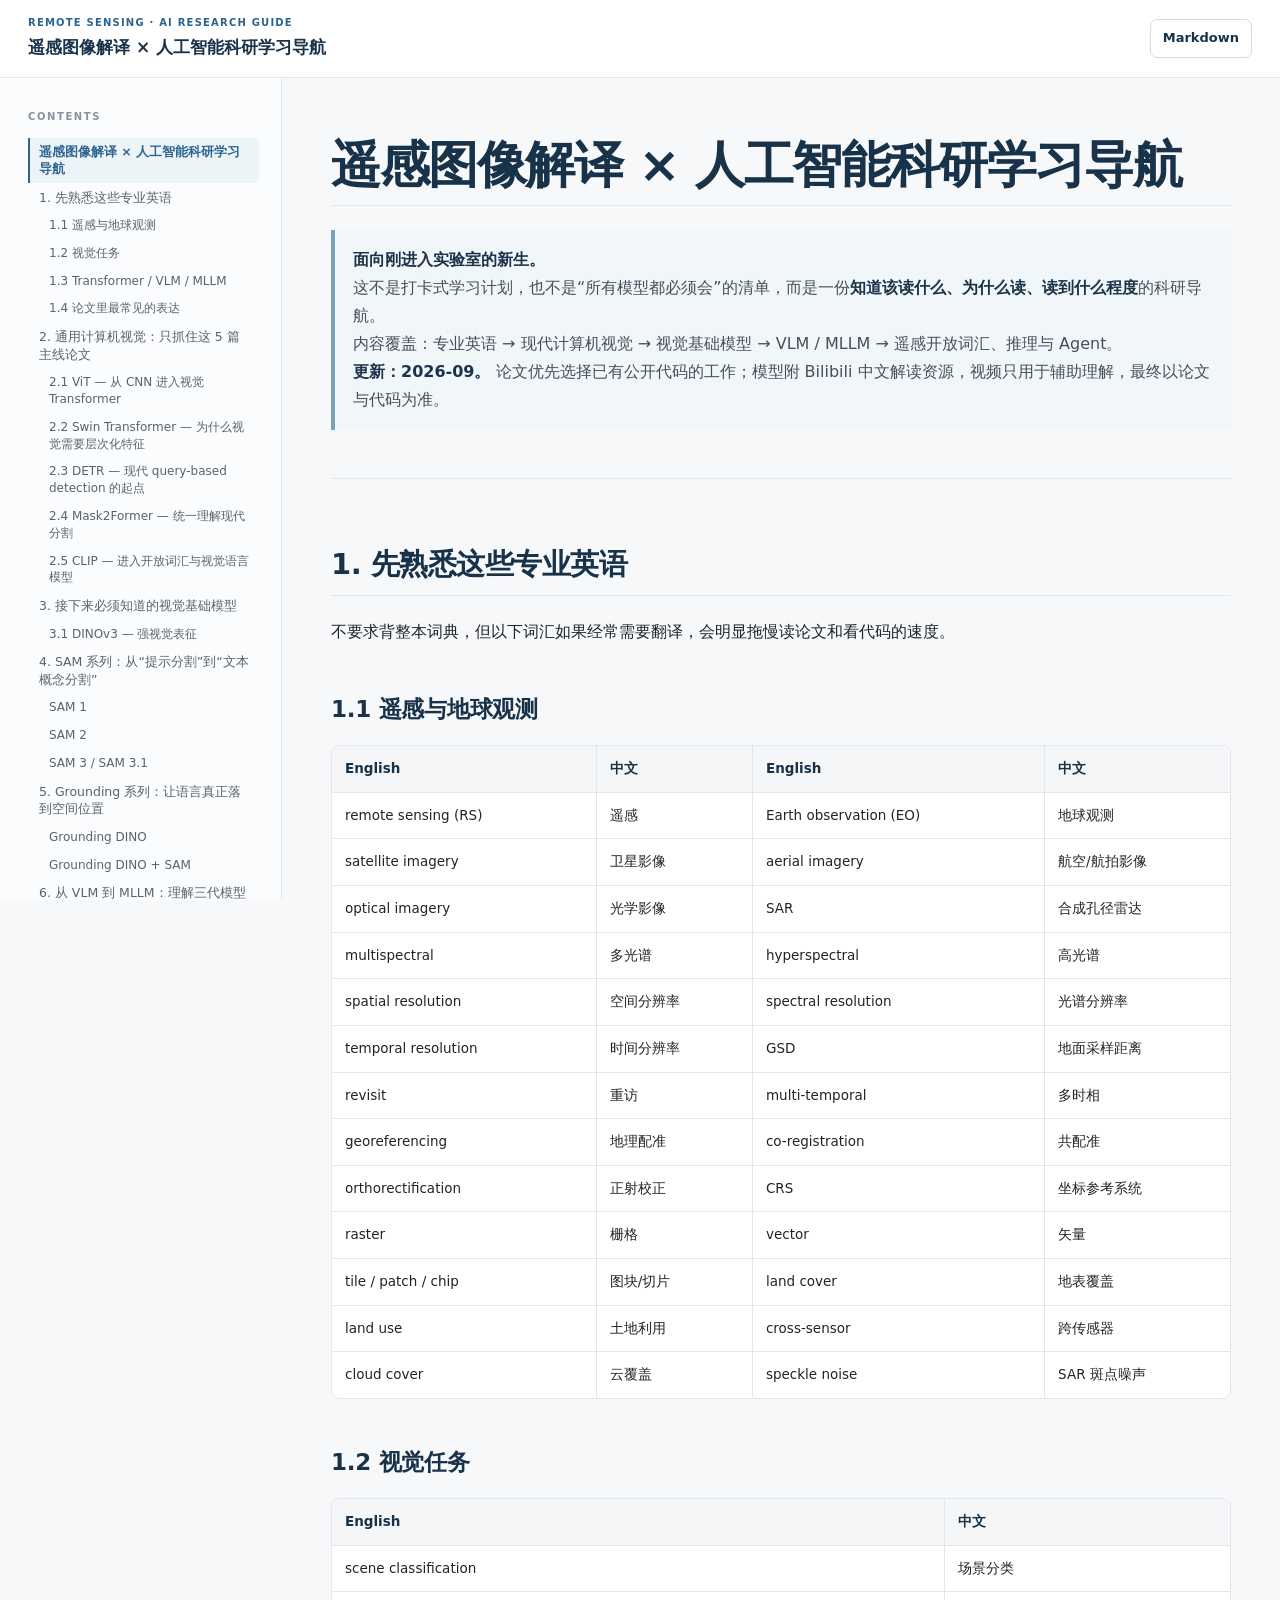
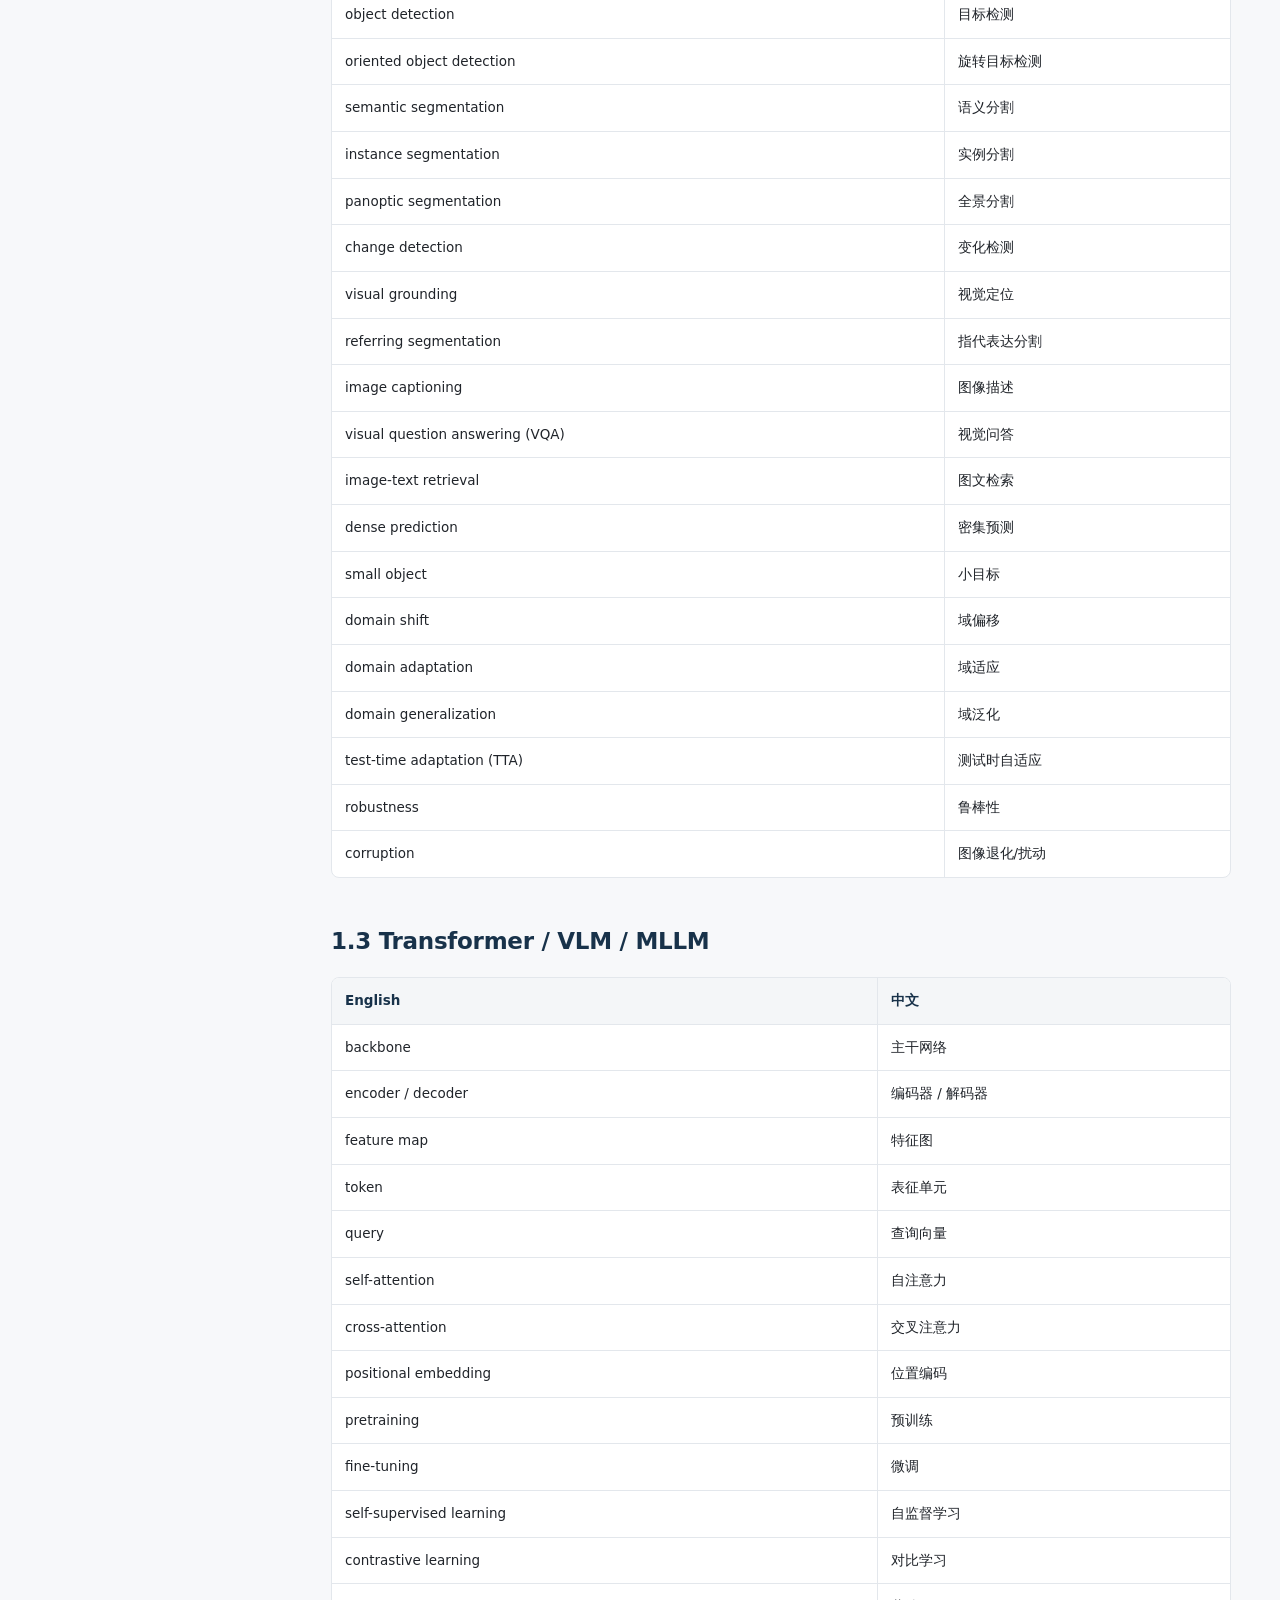
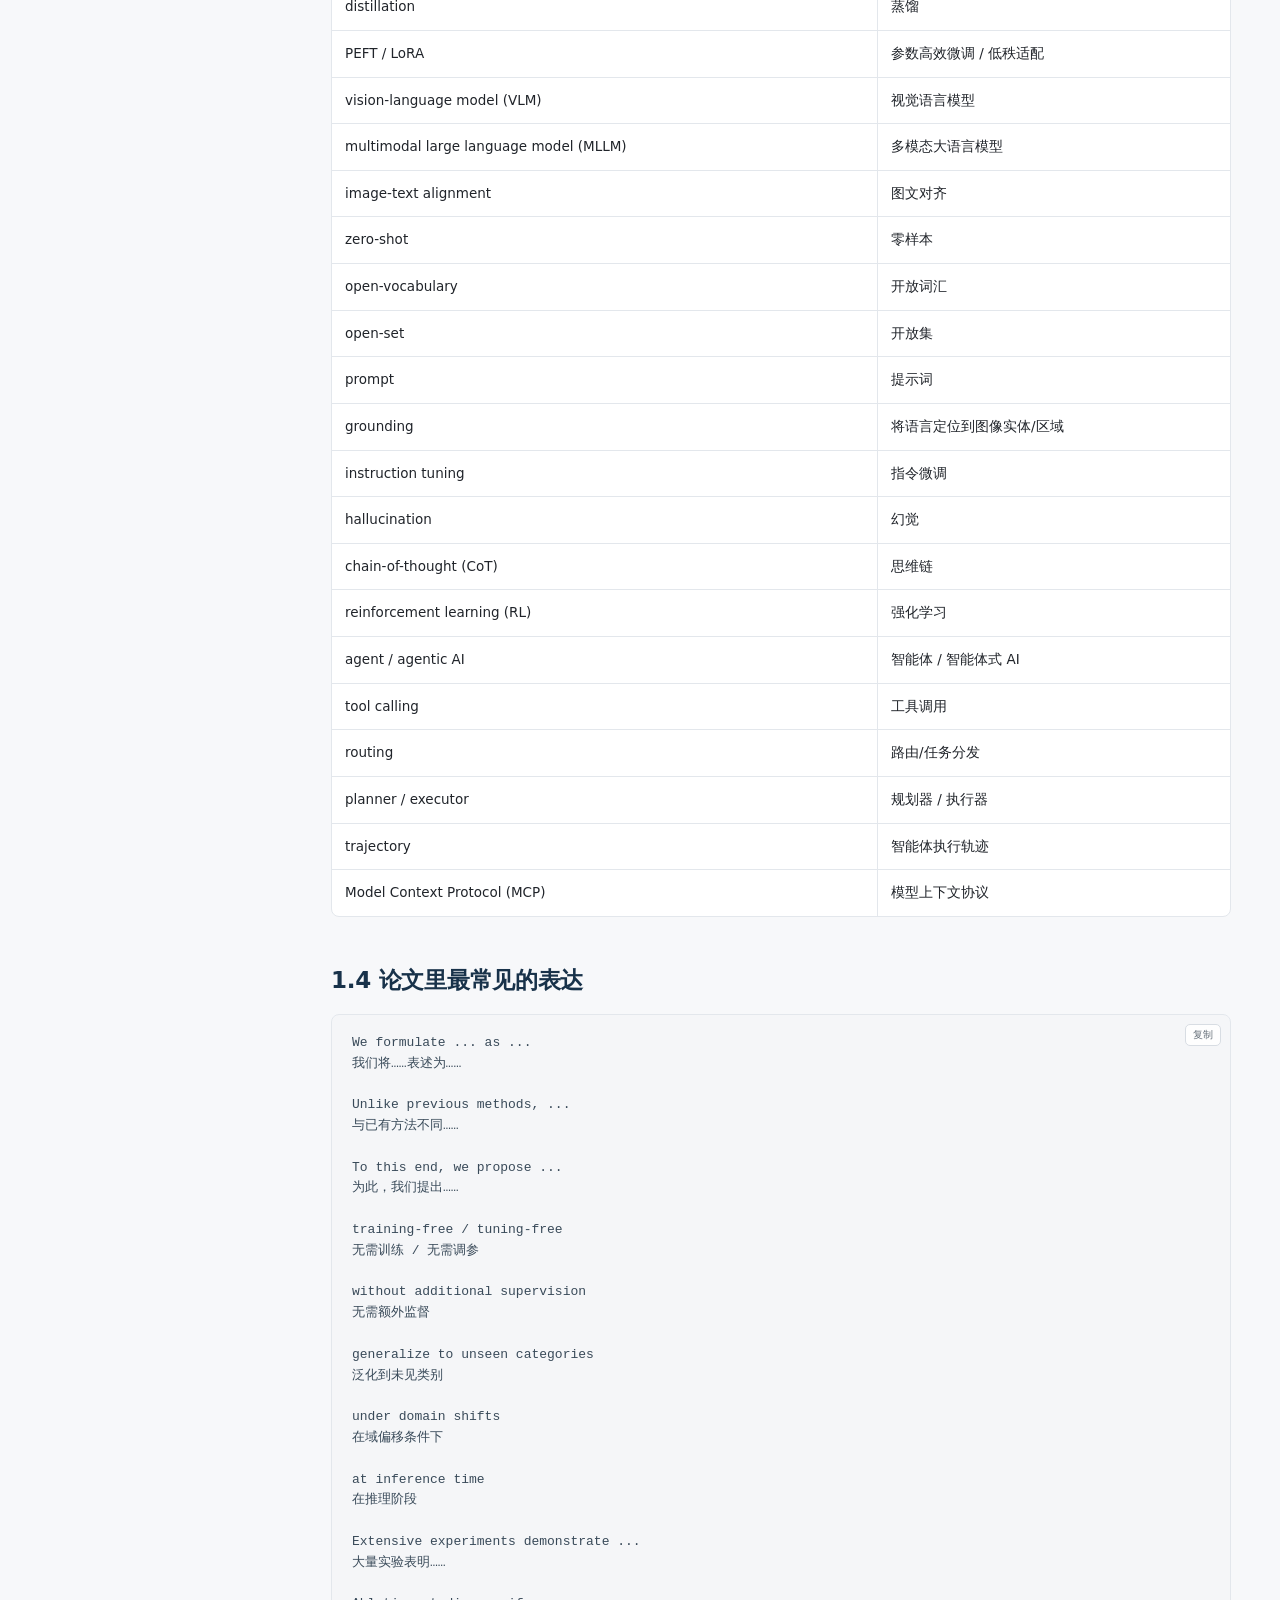
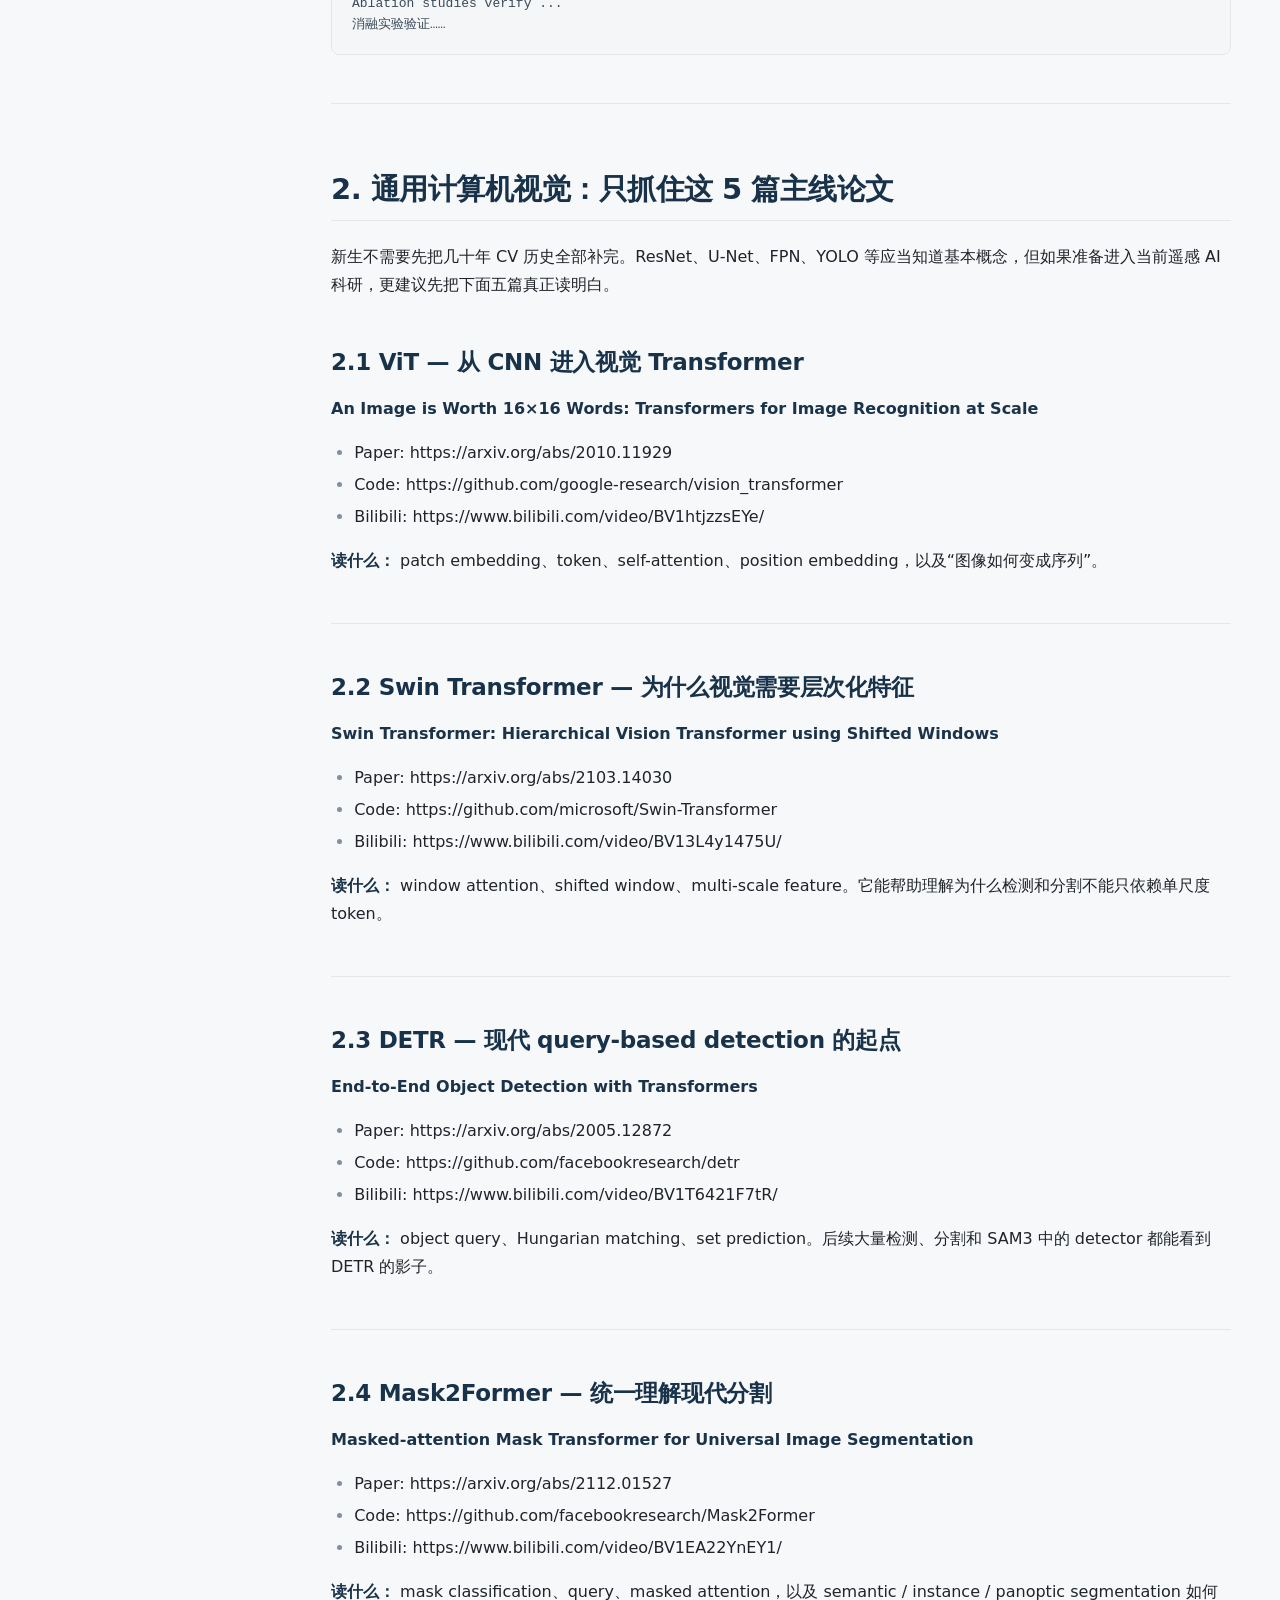
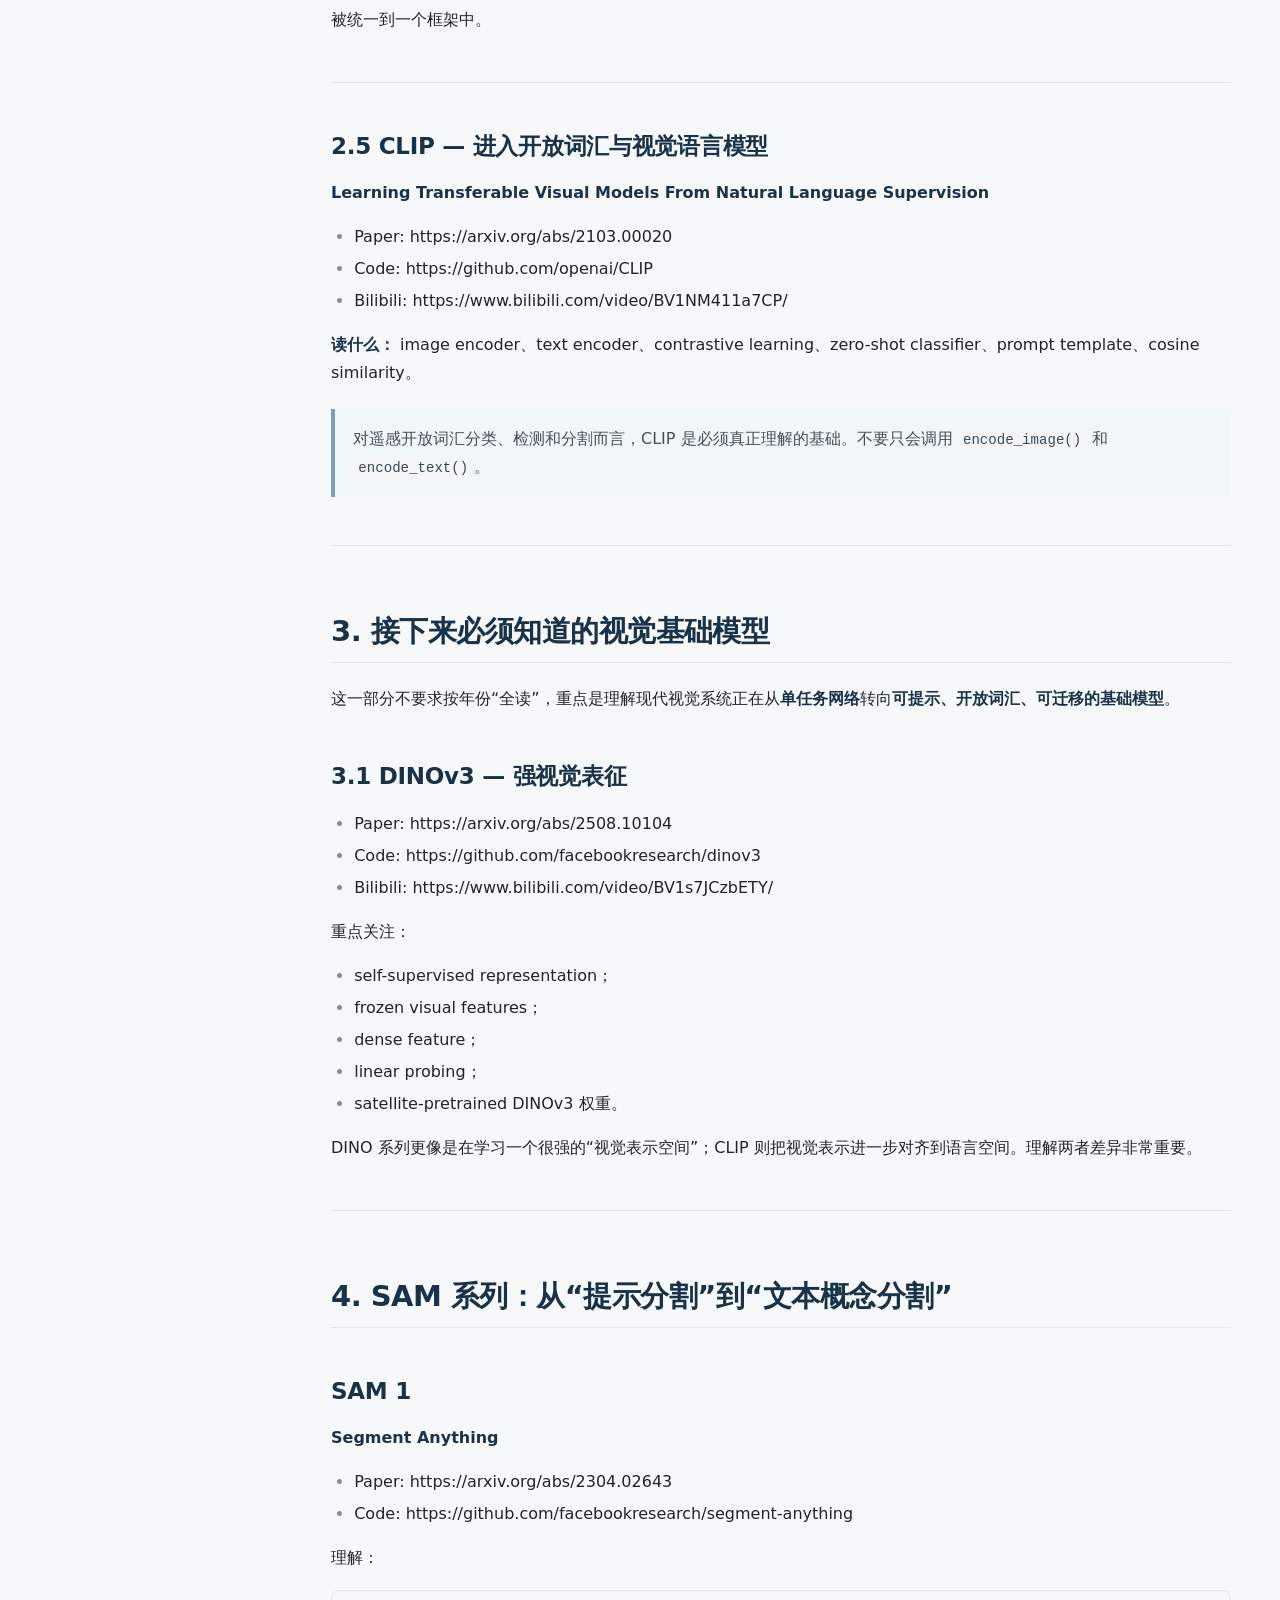
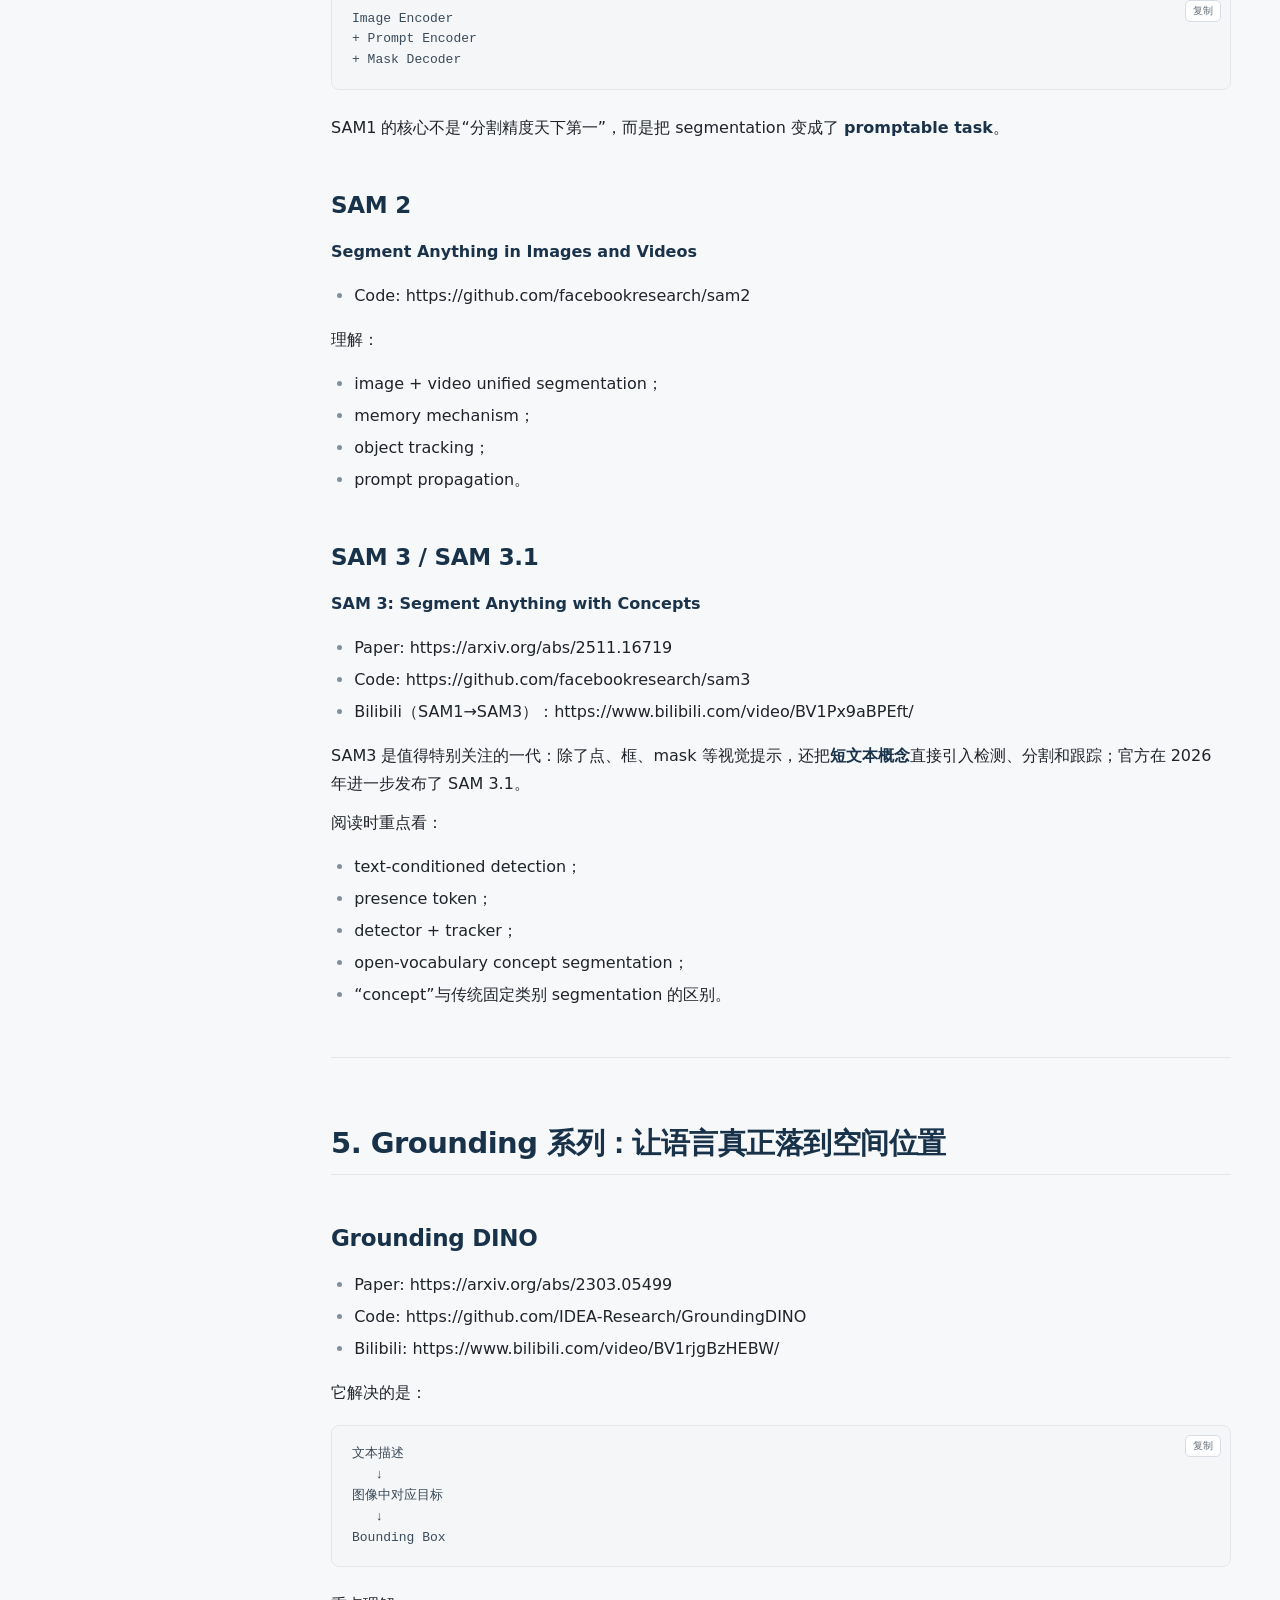
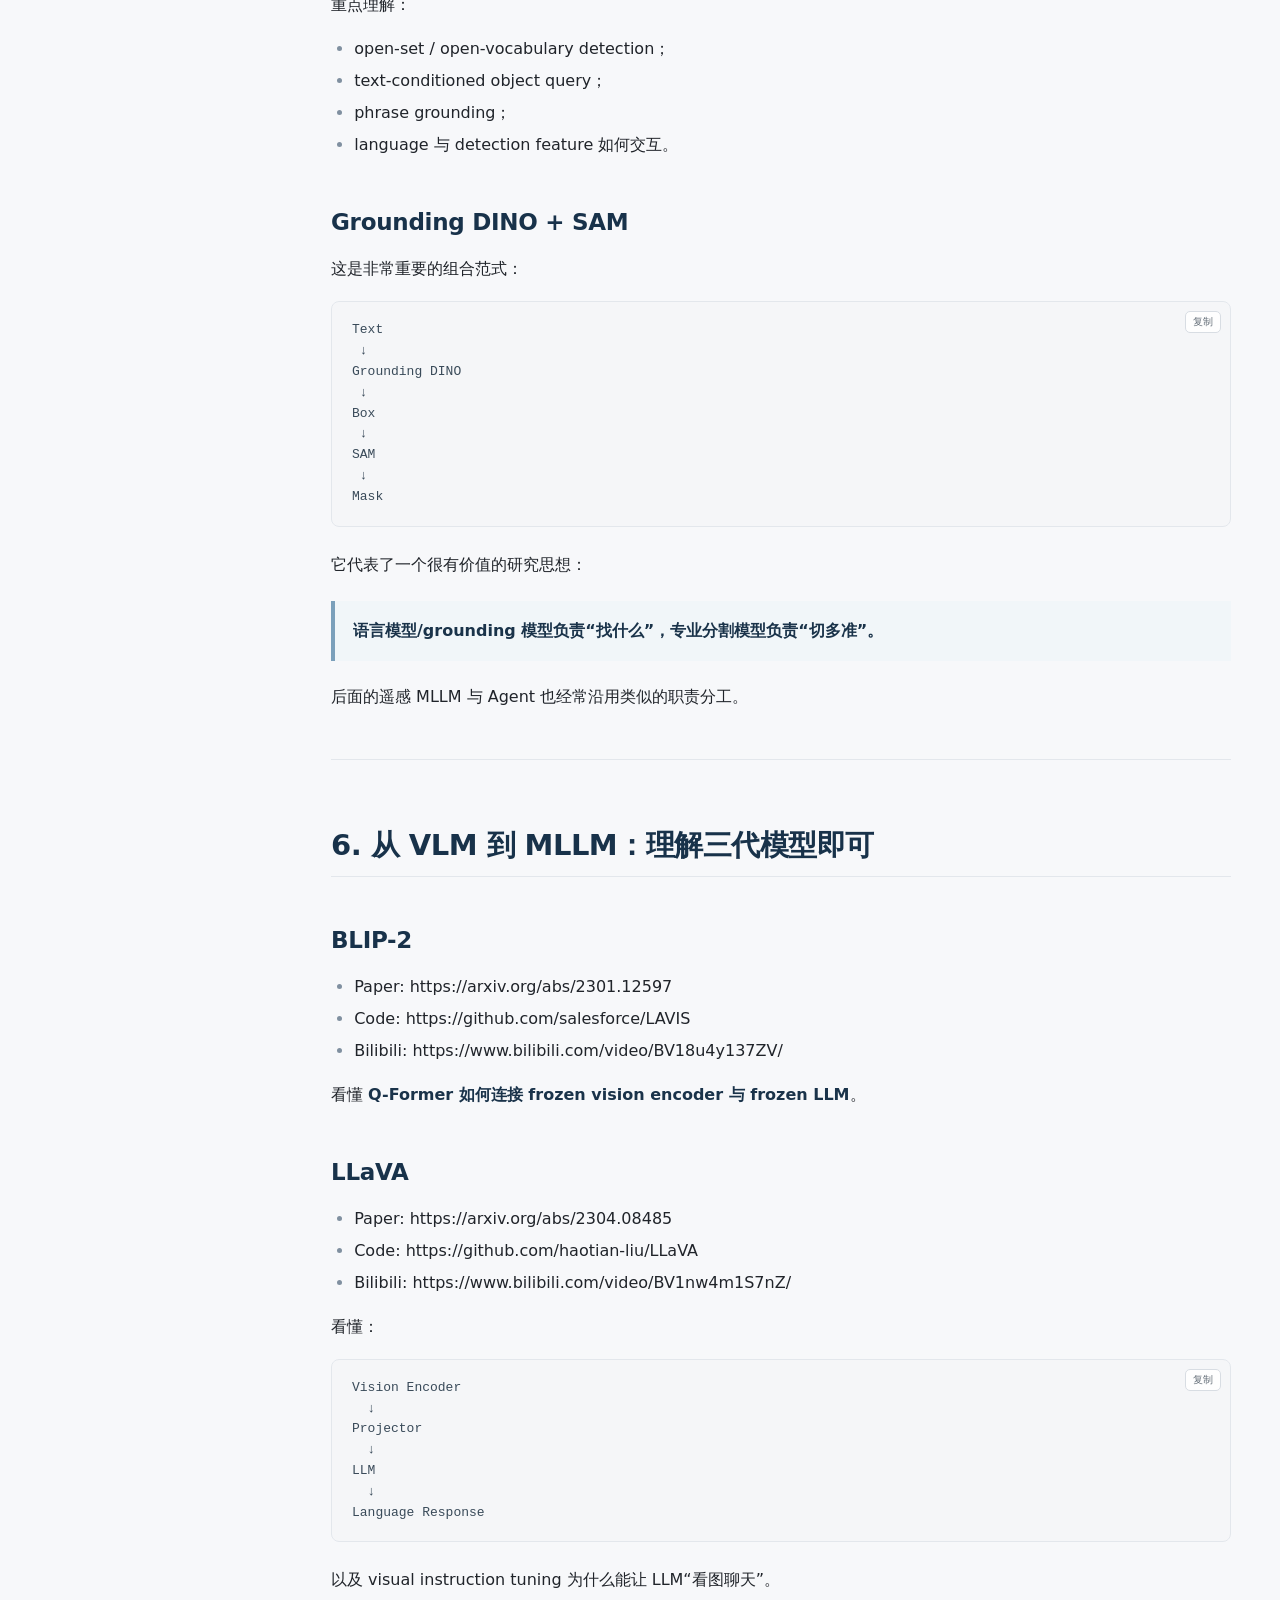
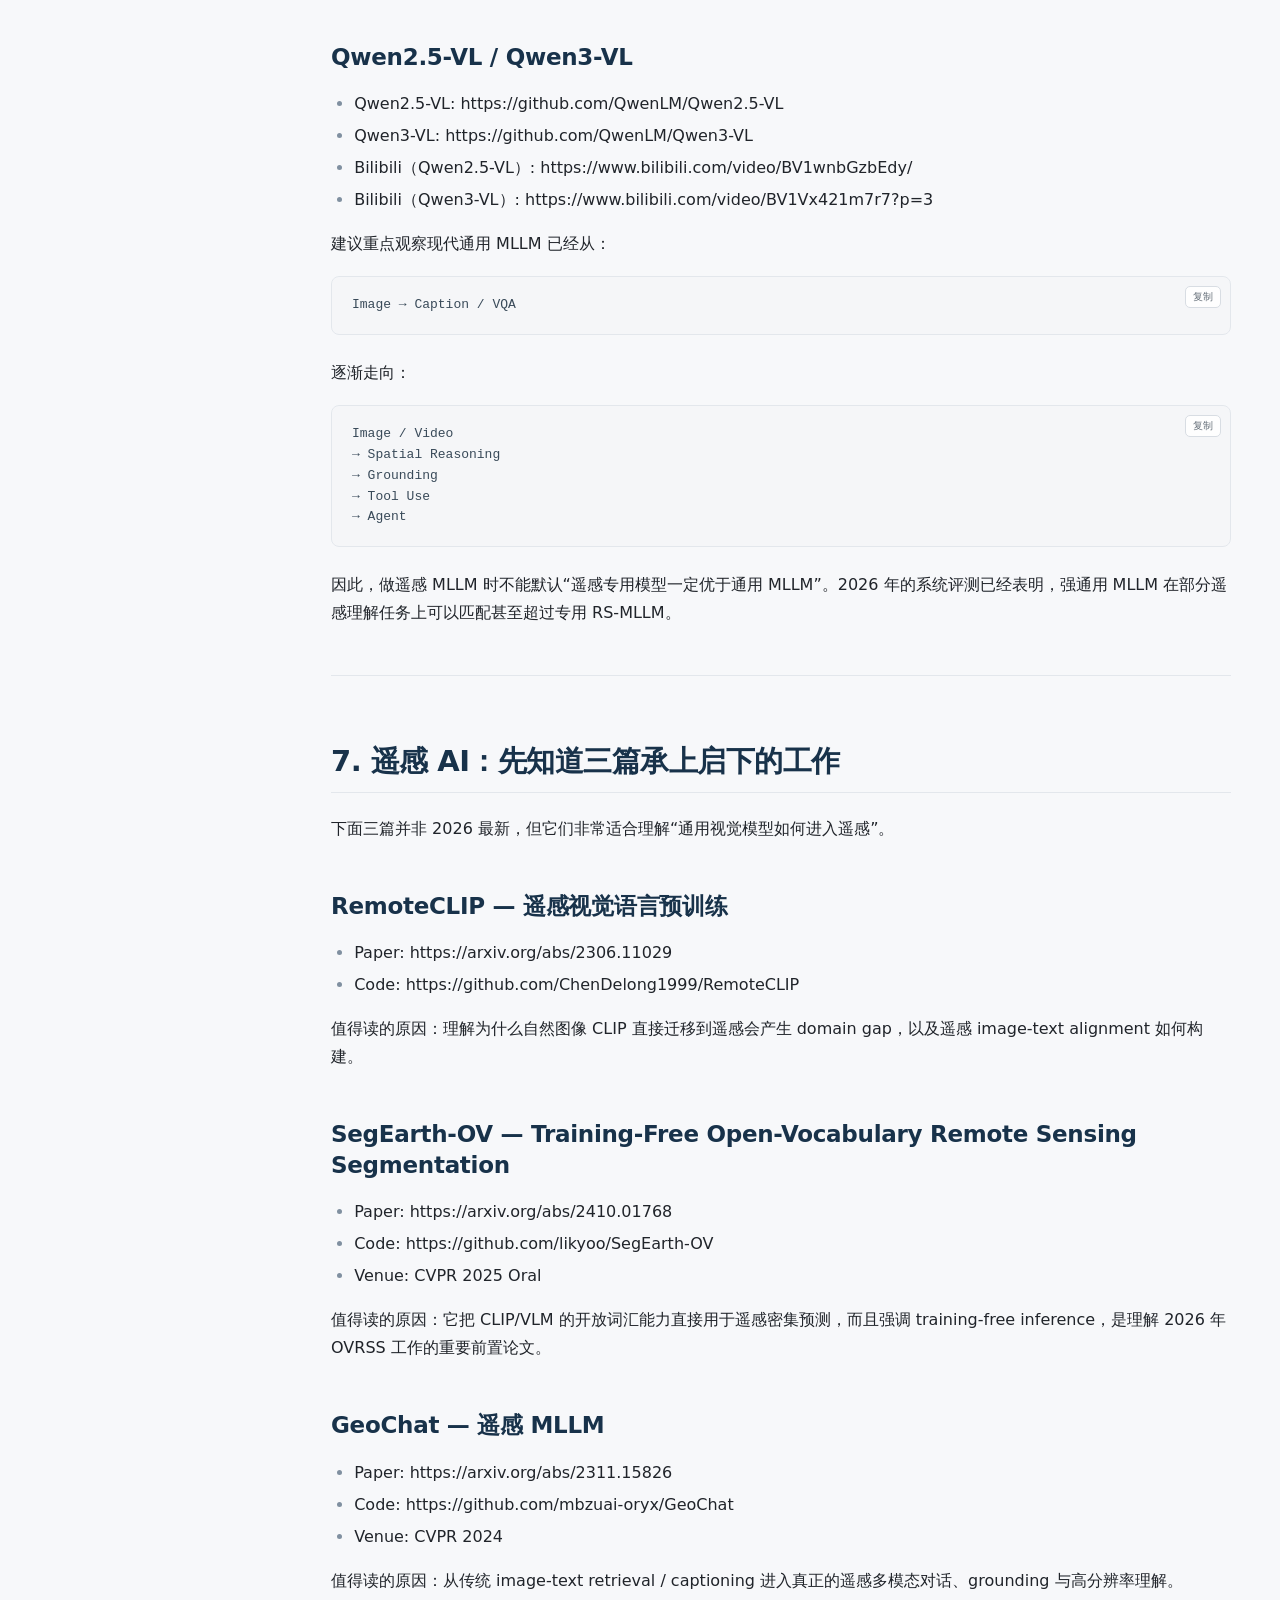
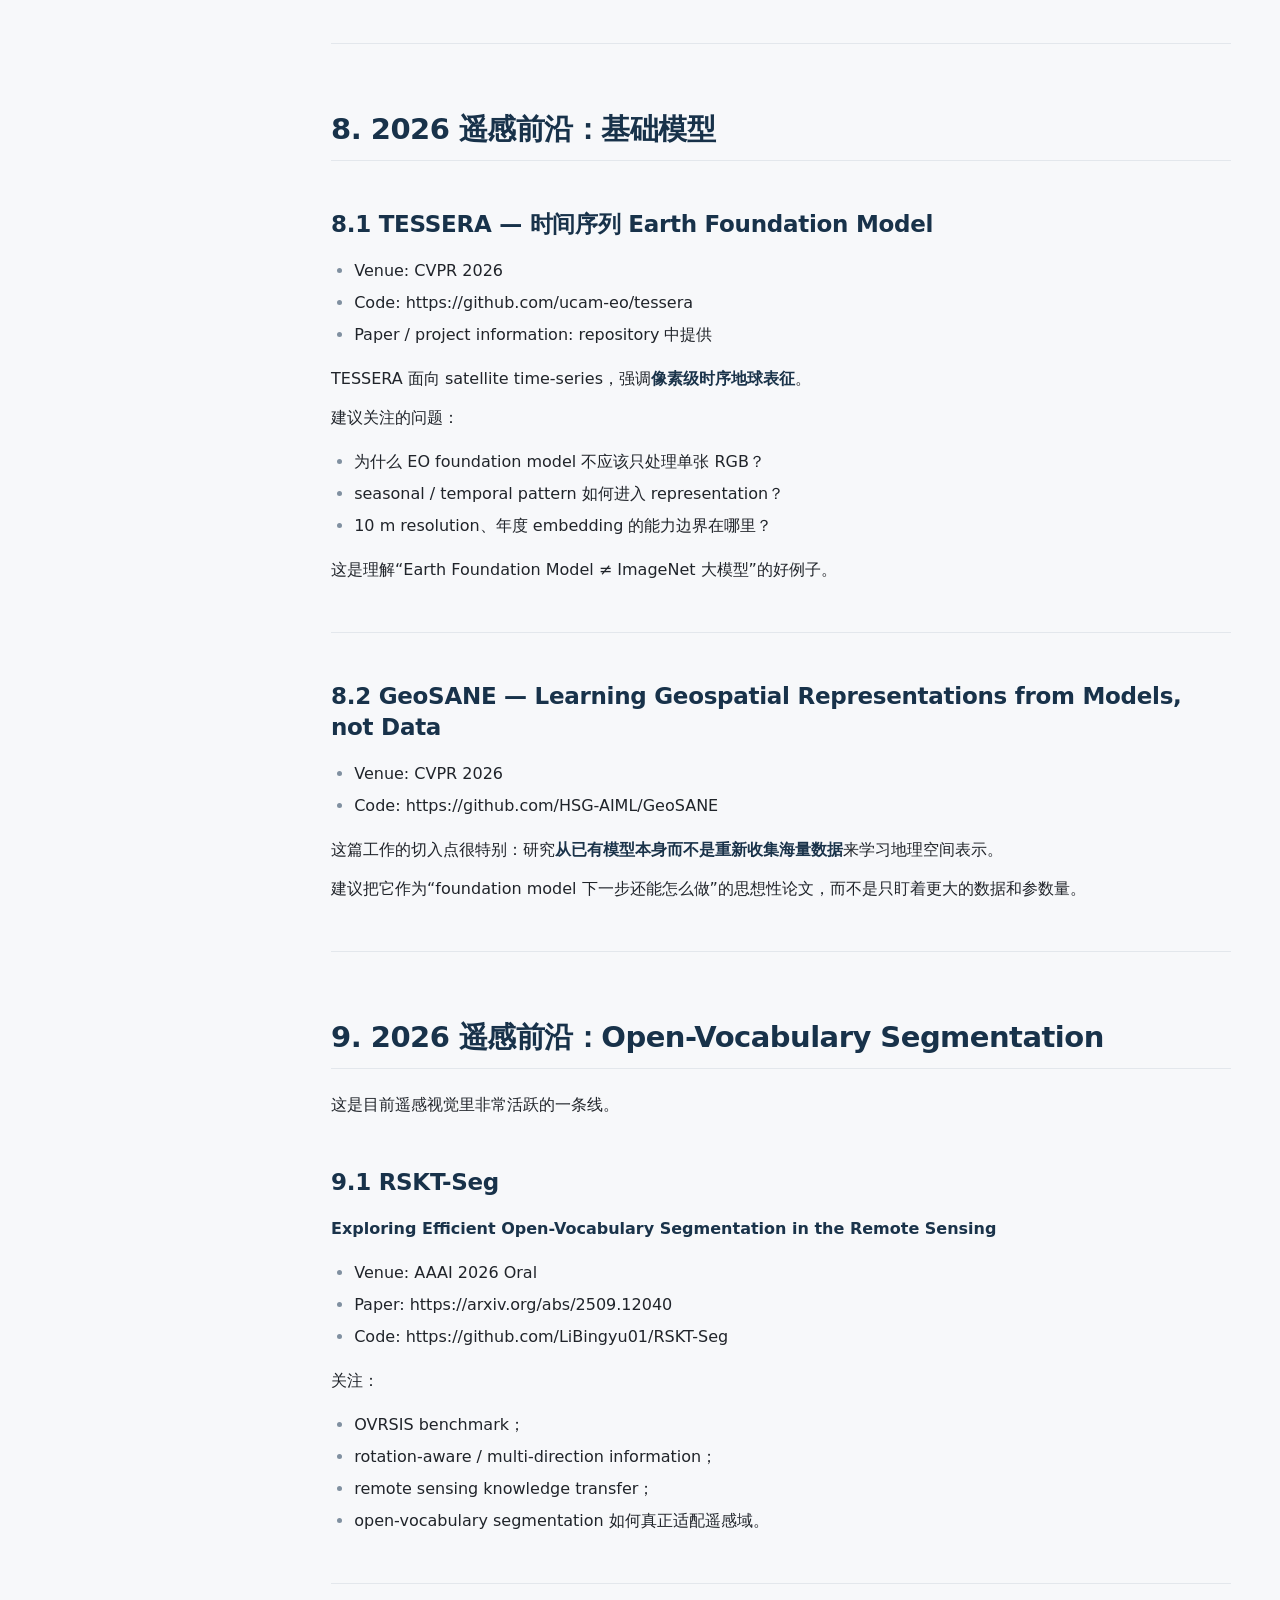
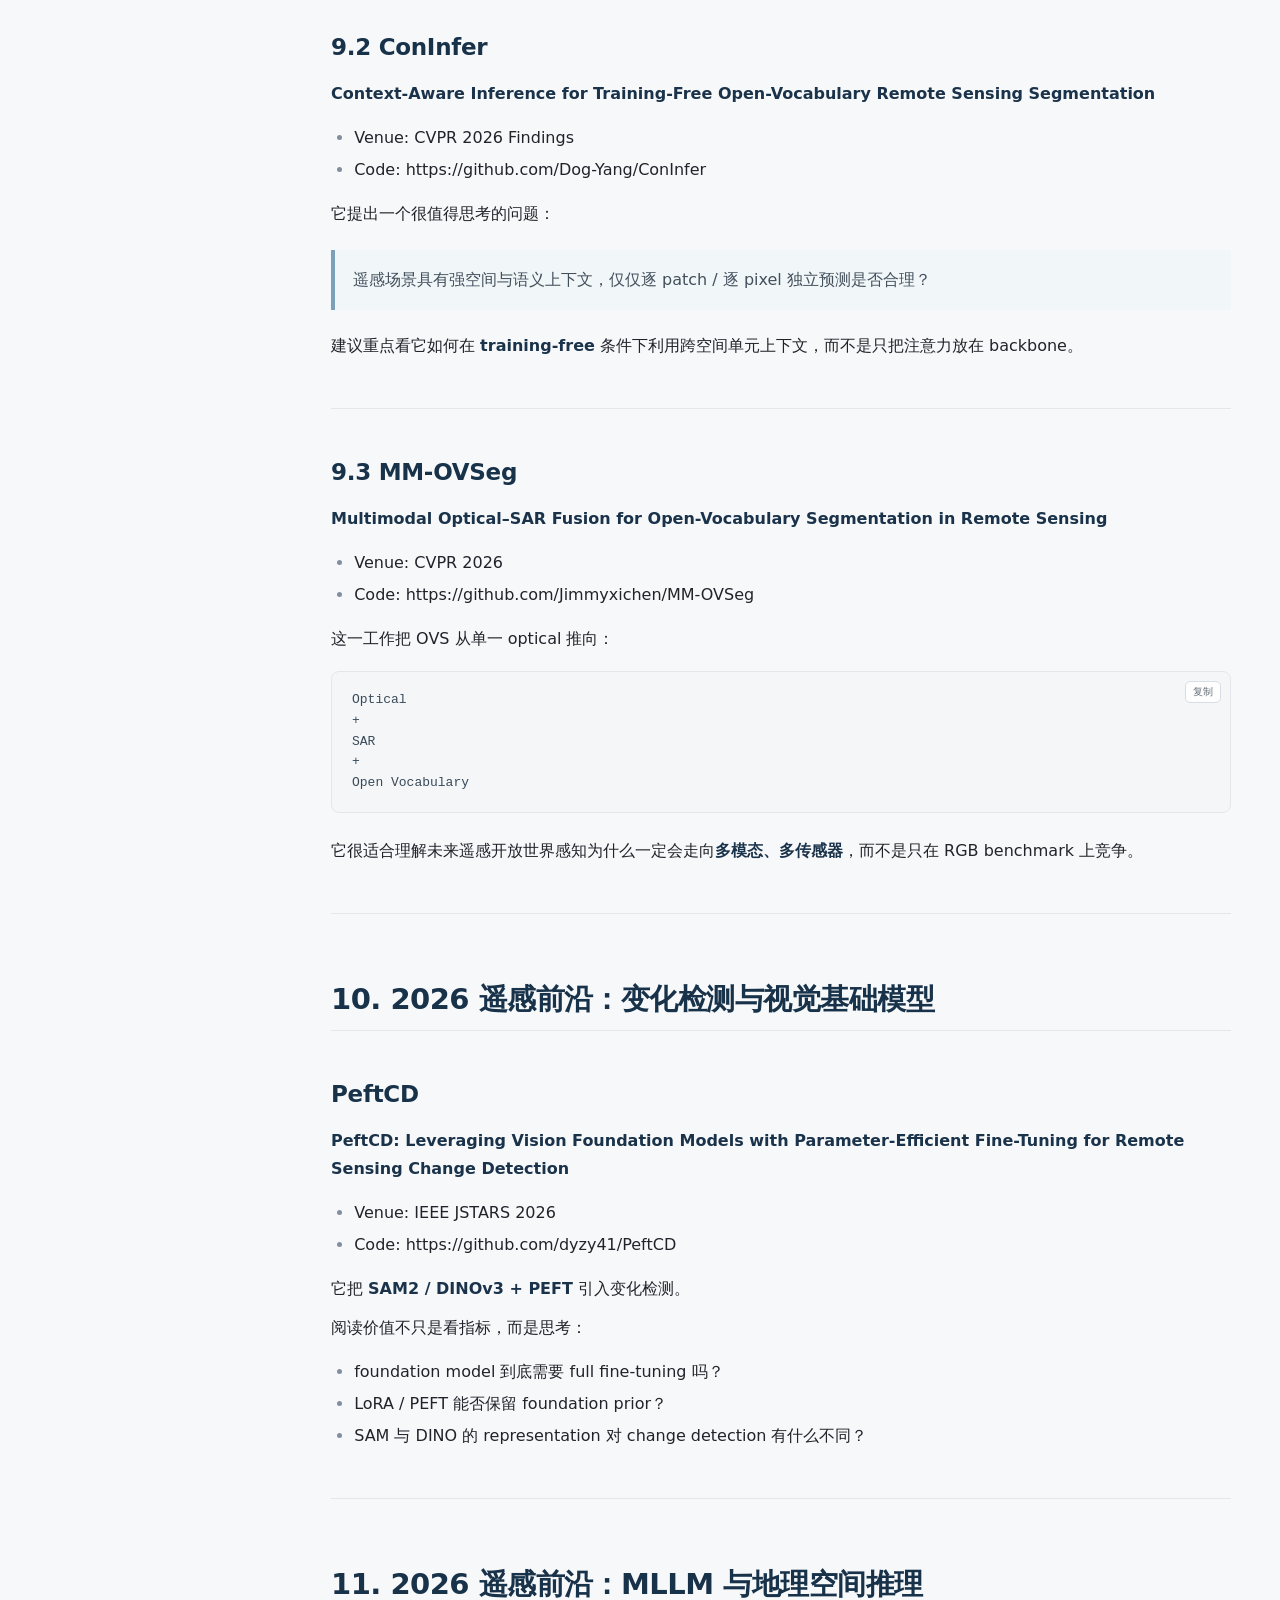
==== commit 3e2700f0: "Add files via upload" ====
--- a/rs-ai-guide/index.html
+++ b/rs-ai-guide/index.html
@@ -5,307 +5,133 @@
   <meta name="viewport" content="width=device-width, initial-scale=1">
   <meta name="robots" content="noindex, nofollow, noarchive">
   <meta name="googlebot" content="noindex, nofollow, noarchive">
-  <meta name="description" content="遥感图像解译 × 人工智能科研新生学习路线：传统CV、Foundation Model、VLM、MLLM与Agentic Earth Observation。">
-  <title>遥感图像解译 × AI 科研学习路线</title>
+  <meta name="description" content="遥感图像解译与人工智能科研学习导航：CV、Foundation Model、VLM、MLLM、Open-Vocabulary 与 Agentic EO。">
+  <title>遥感图像解译 × AI 科研学习导航</title>
   <link rel="stylesheet" href="./assets/guide.css">
 </head>
 <body>
   <a class="skip-link" href="#article">跳到正文</a>
-
   <header class="topbar">
     <div class="topbar-inner">
-      <button class="menu-button" id="menuButton" aria-label="打开目录" aria-expanded="false">
-        <span></span><span></span><span></span>
-      </button>
+      <button class="menu-button" id="menuButton" aria-label="打开目录" aria-expanded="false"><span></span><span></span><span></span></button>
       <div class="brand">
         <div class="brand-kicker">REMOTE SENSING · AI RESEARCH GUIDE</div>
-        <div class="brand-title">遥感图像解译 × 人工智能科研学习路线</div>
+        <div class="brand-title">遥感图像解译 × 人工智能科研学习导航</div>
       </div>
       <a class="source-link" href="./guide.md" target="_blank" rel="noopener noreferrer">Markdown</a>
     </div>
   </header>
-
   <div class="layout">
     <aside class="sidebar" id="sidebar" aria-label="文章目录">
       <div class="sidebar-inner">
         <div class="sidebar-heading">CONTENTS</div>
         <nav id="toc"></nav>
-        <div class="sidebar-note">
-          <strong>2026 Edition</strong>
-          <span>For new students</span>
-        </div>
+        <div class="sidebar-note"><strong>2026 Edition</strong><span>Research reading guide</span></div>
       </div>
     </aside>
-
     <main class="main">
-      <article class="article" id="article">
-        <h1>遥感图像解译 × 人工智能科研：新生入门与进阶学习路线（2026版）</h1>
+      <article class="article" id="article"><h1>遥感图像解译 × 人工智能科研学习导航</h1>
 <blockquote>
-<p><strong>适用对象</strong>：准备进入遥感图像解译、计算机视觉（CV）、视觉语言模型（VLM）、多模态大语言模型（MLLM）与 Agentic Earth Observation 方向开展科研的本科高年级/硕士新生。<br />
-<strong>版本日期</strong>：2026-09-08<br />
-<strong>核心原则</strong>：先把“图像—任务—指标—代码”学明白，再进入 VLM / MLLM / Agent。不要跳过传统 CV、遥感基础和实验规范。<br />
-<strong>资源筛选规则</strong>：</p>
-<ol>
-<li>本文列入“必读/进阶论文”的论文均给出可公开访问的代码仓库或公开实现；</li>
-<li>列入“必会模型”的模型均配有可在 Bilibili 学习的中文解读/源码/复现视频；</li>
-<li>推荐优先阅读论文英文原文，并把视频作为辅助，不要用视频代替论文；</li>
-<li>前沿模型、代码仓库和视频链接可能随时间变化，建议每学期更新一次。</li>
-</ol>
+<p><strong>面向刚进入实验室的新生。</strong><br />
+这不是打卡式学习计划，也不是“所有模型都必须会”的清单，而是一份<strong>知道该读什么、为什么读、读到什么程度</strong>的科研导航。<br />
+内容覆盖：专业英语 → 现代计算机视觉 → 视觉基础模型 → VLM / MLLM → 遥感开放词汇、推理与 Agent。<br />
+<strong>更新：2026-09。</strong> 论文优先选择已有公开代码的工作；模型附 Bilibili 中文解读资源，视频只用于辅助理解，最终以论文与代码为准。</p>
 </blockquote>
 <hr />
-<h2>0. 先明确：我们研究的“遥感图像解译”是什么？</h2>
-<p>遥感图像解译并不是“给卫星图片套一个网络”。完整的研究对象包括：</p>
-<ul>
-<li><strong>场景级理解</strong>：scene classification、multi-label classification；</li>
-<li><strong>目标级理解</strong>：object detection、oriented object detection、counting、tracking；</li>
-<li><strong>像素级理解</strong>：semantic segmentation、instance segmentation、panoptic segmentation、referring segmentation；</li>
-<li><strong>时序理解</strong>：change detection、bi-temporal / multi-temporal interpretation；</li>
-<li><strong>多传感器理解</strong>：optical、SAR、infrared、multispectral、hyperspectral；</li>
-<li><strong>视觉—语言理解</strong>：image-text retrieval、captioning、VQA、grounding、open-vocabulary recognition；</li>
-<li><strong>开放世界理解</strong>：zero-shot、open-vocabulary、open-set、training-free inference；</li>
-<li><strong>通用遥感基础模型</strong>：self-supervised pretraining、foundation models；</li>
-<li><strong>多模态大模型</strong>：RS-VLM / RS-MLLM；</li>
-<li><strong>智能体地球观测</strong>：Agent 根据自然语言意图进行任务规划、工具选择、检测/分割/变化检测调用与结果解释。</li>
-</ul>
-<p>建议把自己的能力树理解为：</p>
-<pre><code class="language-text">数学 / Python / Linux / Git
-        ↓
-OpenCV + PyTorch + 遥感基础
-        ↓
-CNN → Transformer
-        ↓
-分类 / 检测 / 分割 / 变化检测
-        ↓
-视觉基础模型 DINO / SAM
-        ↓
-CLIP / Grounding / Open-Vocabulary
-        ↓
-RemoteCLIP / SegEarth-OV / RemoteSAM
-        ↓
-BLIP-2 / LLaVA / Qwen-VL
-        ↓
-GeoChat / EarthGPT / LHRS-Bot
-        ↓
-Reasoning / Tool Use / ReAct
-        ↓
-RemoteReasoner / RemoteAgent / Agentic EO
-</code></pre>
-<hr />
-<h1>1. 入组前必须具备的基础能力</h1>
-<h2>1.1 Python 与工程基础</h2>
-<p>至少能够独立完成：</p>
-<ul>
-<li class="task-list-item"><input class="task-list-item-checkbox" type="checkbox" disabled/>Python 基础语法、类、装饰器、迭代器、上下文管理器；</li>
-<li class="task-list-item"><input class="task-list-item-checkbox" type="checkbox" disabled/>NumPy 张量操作；</li>
-<li class="task-list-item"><input class="task-list-item-checkbox" type="checkbox" disabled/>Pandas 基础数据处理；</li>
-<li class="task-list-item"><input class="task-list-item-checkbox" type="checkbox" disabled/>Matplotlib 可视化；</li>
-<li class="task-list-item"><input class="task-list-item-checkbox" type="checkbox" disabled/>OpenCV 图像读写与基本处理；</li>
-<li class="task-list-item"><input class="task-list-item-checkbox" type="checkbox" disabled/>PyTorch Dataset / DataLoader；</li>
-<li class="task-list-item"><input class="task-list-item-checkbox" type="checkbox" disabled/>自己写一个 <code>nn.Module</code>；</li>
-<li class="task-list-item"><input class="task-list-item-checkbox" type="checkbox" disabled/>自己写训练循环；</li>
-<li class="task-list-item"><input class="task-list-item-checkbox" type="checkbox" disabled/>计算 Accuracy / Precision / Recall / F1 / IoU / mIoU；</li>
-<li class="task-list-item"><input class="task-list-item-checkbox" type="checkbox" disabled/>保存和加载 checkpoint；</li>
-<li class="task-list-item"><input class="task-list-item-checkbox" type="checkbox" disabled/>理解 <code>train()</code> / <code>eval()</code> / <code>torch.no_grad()</code>；</li>
-<li class="task-list-item"><input class="task-list-item-checkbox" type="checkbox" disabled/>Linux 文件、权限、进程与显卡查看；</li>
-<li class="task-list-item"><input class="task-list-item-checkbox" type="checkbox" disabled/>SSH、scp/rsync；</li>
-<li class="task-list-item"><input class="task-list-item-checkbox" type="checkbox" disabled/>Conda 环境管理；</li>
-<li class="task-list-item"><input class="task-list-item-checkbox" type="checkbox" disabled/>Git clone / pull / branch / commit / merge；</li>
-<li class="task-list-item"><input class="task-list-item-checkbox" type="checkbox" disabled/>阅读 README 并把陌生仓库运行起来；</li>
-<li class="task-list-item"><input class="task-list-item-checkbox" type="checkbox" disabled/>使用 TensorBoard 或 Weights &amp; Biases 记录实验。</li>
-</ul>
-<h3>必会工具</h3>
-<pre><code class="language-text">Python
-PyTorch
-TorchVision
-OpenCV
-NumPy
-Matplotlib
-Git
-Linux
-Conda / Mamba
-CUDA 基础
-VS Code / PyCharm
-Jupyter
-TensorBoard / WandB
-LaTeX / Overleaf
-Zotero
-</code></pre>
-<h3>遥感方向额外工具</h3>
-<pre><code class="language-text">GDAL
-Rasterio
-GeoPandas
-Shapely
-QGIS
-OpenCV
-MMEngine
-MMCV
-MMDetection
-MMSegmentation
-MMRotate / rotated detection 工具
-Hugging Face Transformers
-PEFT
-LLaMA-Factory / ms-swift（进入 MLLM 阶段后）
-</code></pre>
-<hr />
-<h1>2. 前置“专业英语”学习</h1>
-<p>科研英语的目标不是通过英语考试，而是达到：</p>
-<blockquote>
-<p><strong>能够不依赖全文翻译，直接阅读英文论文、README、Issue、代码注释和实验日志。</strong></p>
-</blockquote>
-<hr />
-<h2>2.1 第一批必须熟记的遥感英语</h2>
+<h1>1. 先熟悉这些专业英语</h1>
+<p>不要求背整本词典，但以下词汇如果经常需要翻译，会明显拖慢读论文和看代码的速度。</p>
+<h2>1.1 遥感与地球观测</h2>
 <table>
 <thead>
 <tr>
   <th>English</th>
   <th>中文</th>
+  <th>English</th>
+  <th>中文</th>
 </tr>
 </thead>
 <tbody>
 <tr>
-  <td>remote sensing</td>
+  <td>remote sensing (RS)</td>
   <td>遥感</td>
-</tr>
-<tr>
   <td>Earth observation (EO)</td>
   <td>地球观测</td>
 </tr>
 <tr>
-  <td>remote sensing imagery (RSI)</td>
-  <td>遥感影像</td>
-</tr>
-<tr>
+  <td>satellite imagery</td>
+  <td>卫星影像</td>
   <td>aerial imagery</td>
   <td>航空/航拍影像</td>
 </tr>
 <tr>
-  <td>satellite imagery</td>
-  <td>卫星影像</td>
-</tr>
-<tr>
   <td>optical imagery</td>
   <td>光学影像</td>
-</tr>
-<tr>
-  <td>synthetic aperture radar (SAR)</td>
+  <td>SAR</td>
   <td>合成孔径雷达</td>
 </tr>
 <tr>
-  <td>infrared imagery</td>
-  <td>红外影像</td>
-</tr>
-<tr>
-  <td>multispectral imagery</td>
-  <td>多光谱影像</td>
-</tr>
-<tr>
-  <td>hyperspectral imagery</td>
-  <td>高光谱影像</td>
+  <td>multispectral</td>
+  <td>多光谱</td>
+  <td>hyperspectral</td>
+  <td>高光谱</td>
 </tr>
 <tr>
   <td>spatial resolution</td>
   <td>空间分辨率</td>
-</tr>
-<tr>
   <td>spectral resolution</td>
   <td>光谱分辨率</td>
 </tr>
 <tr>
   <td>temporal resolution</td>
   <td>时间分辨率</td>
-</tr>
-<tr>
-  <td>radiometric resolution</td>
-  <td>辐射分辨率</td>
-</tr>
-<tr>
-  <td>ground sample distance (GSD)</td>
+  <td>GSD</td>
   <td>地面采样距离</td>
 </tr>
 <tr>
   <td>revisit</td>
   <td>重访</td>
-</tr>
-<tr>
-  <td>swath</td>
-  <td>幅宽</td>
-</tr>
-<tr>
-  <td>off-nadir</td>
-  <td>非正下视/侧视</td>
-</tr>
-<tr>
-  <td>incidence angle</td>
-  <td>入射角</td>
+  <td>multi-temporal</td>
+  <td>多时相</td>
 </tr>
 <tr>
   <td>georeferencing</td>
   <td>地理配准</td>
-</tr>
-<tr>
   <td>co-registration</td>
   <td>共配准</td>
 </tr>
 <tr>
   <td>orthorectification</td>
   <td>正射校正</td>
-</tr>
-<tr>
-  <td>coordinate reference system (CRS)</td>
+  <td>CRS</td>
   <td>坐标参考系统</td>
-</tr>
-<tr>
-  <td>map projection</td>
-  <td>地图投影</td>
 </tr>
 <tr>
   <td>raster</td>
   <td>栅格</td>
-</tr>
-<tr>
   <td>vector</td>
   <td>矢量</td>
 </tr>
 <tr>
-  <td>tile / chip / patch</td>
-  <td>切片 / 图块</td>
-</tr>
-<tr>
+  <td>tile / patch / chip</td>
+  <td>图块/切片</td>
   <td>land cover</td>
   <td>地表覆盖</td>
 </tr>
 <tr>
   <td>land use</td>
   <td>土地利用</td>
-</tr>
-<tr>
-  <td>spectral signature</td>
-  <td>光谱特征</td>
-</tr>
-<tr>
+  <td>cross-sensor</td>
+  <td>跨传感器</td>
+</tr>
+<tr>
+  <td>cloud cover</td>
+  <td>云覆盖</td>
   <td>speckle noise</td>
   <td>SAR 斑点噪声</td>
 </tr>
-<tr>
-  <td>cloud cover</td>
-  <td>云覆盖</td>
-</tr>
-<tr>
-  <td>atmospheric effect</td>
-  <td>大气影响</td>
-</tr>
-<tr>
-  <td>seasonal variation</td>
-  <td>季节变化</td>
-</tr>
-<tr>
-  <td>illumination variation</td>
-  <td>光照变化</td>
-</tr>
 </tbody>
 </table>
-<hr />
-<h2>2.2 CV / 遥感解译高频英语</h2>
+<h2>1.2 视觉任务</h2>
 <table>
 <thead>
 <tr>
@@ -327,14 +153,6 @@
   <td>旋转目标检测</td>
 </tr>
 <tr>
-  <td>horizontal bounding box (HBB)</td>
-  <td>水平框</td>
-</tr>
-<tr>
-  <td>oriented bounding box (OBB)</td>
-  <td>旋转框</td>
-</tr>
-<tr>
   <td>semantic segmentation</td>
   <td>语义分割</td>
 </tr>
@@ -351,14 +169,14 @@
   <td>变化检测</td>
 </tr>
 <tr>
+  <td>visual grounding</td>
+  <td>视觉定位</td>
+</tr>
+<tr>
   <td>referring segmentation</td>
   <td>指代表达分割</td>
 </tr>
 <tr>
-  <td>visual grounding</td>
-  <td>视觉定位</td>
-</tr>
-<tr>
   <td>image captioning</td>
   <td>图像描述</td>
 </tr>
@@ -371,22 +189,14 @@
   <td>图文检索</td>
 </tr>
 <tr>
+  <td>dense prediction</td>
+  <td>密集预测</td>
+</tr>
+<tr>
   <td>small object</td>
   <td>小目标</td>
 </tr>
 <tr>
-  <td>dense prediction</td>
-  <td>密集预测</td>
-</tr>
-<tr>
-  <td>class imbalance</td>
-  <td>类别不平衡</td>
-</tr>
-<tr>
-  <td>long-tail distribution</td>
-  <td>长尾分布</td>
-</tr>
-<tr>
   <td>domain shift</td>
   <td>域偏移</td>
 </tr>
@@ -408,28 +218,11 @@
 </tr>
 <tr>
   <td>corruption</td>
-  <td>退化/扰动</td>
-</tr>
-<tr>
-  <td>cross-domain</td>
-  <td>跨域</td>
-</tr>
-<tr>
-  <td>cross-sensor</td>
-  <td>跨传感器</td>
-</tr>
-<tr>
-  <td>multi-temporal</td>
-  <td>多时相</td>
-</tr>
-<tr>
-  <td>multi-modal</td>
-  <td>多模态</td>
+  <td>图像退化/扰动</td>
 </tr>
 </tbody>
 </table>
-<hr />
-<h2>2.3 深度学习与 Transformer 高频英语</h2>
+<h2>1.3 Transformer / VLM / MLLM</h2>
 <table>
 <thead>
 <tr>
@@ -443,62 +236,22 @@
   <td>主干网络</td>
 </tr>
 <tr>
-  <td>neck</td>
-  <td>特征融合部分</td>
-</tr>
-<tr>
-  <td>prediction head</td>
-  <td>预测头</td>
-</tr>
-<tr>
-  <td>encoder</td>
-  <td>编码器</td>
-</tr>
-<tr>
-  <td>decoder</td>
-  <td>解码器</td>
+  <td>encoder / decoder</td>
+  <td>编码器 / 解码器</td>
 </tr>
 <tr>
   <td>feature map</td>
   <td>特征图</td>
 </tr>
 <tr>
-  <td>feature pyramid</td>
-  <td>特征金字塔</td>
-</tr>
-<tr>
-  <td>receptive field</td>
-  <td>感受野</td>
-</tr>
-<tr>
-  <td>stride</td>
-  <td>步长</td>
-</tr>
-<tr>
-  <td>dilation</td>
-  <td>空洞率</td>
-</tr>
-<tr>
   <td>token</td>
-  <td>token / 表征单元</td>
-</tr>
-<tr>
-  <td>patch token</td>
-  <td>图像块 token</td>
-</tr>
-<tr>
-  <td>class token</td>
-  <td>类别 token</td>
+  <td>表征单元</td>
 </tr>
 <tr>
   <td>query</td>
   <td>查询向量</td>
 </tr>
 <tr>
-  <td>key / value</td>
-  <td>键 / 值</td>
-</tr>
-<tr>
   <td>self-attention</td>
   <td>自注意力</td>
 </tr>
@@ -507,30 +260,10 @@
   <td>交叉注意力</td>
 </tr>
 <tr>
-  <td>multi-head attention</td>
-  <td>多头注意力</td>
-</tr>
-<tr>
   <td>positional embedding</td>
   <td>位置编码</td>
 </tr>
 <tr>
-  <td>embedding</td>
-  <td>嵌入</td>
-</tr>
-<tr>
-  <td>normalization</td>
-  <td>归一化</td>
-</tr>
-<tr>
-  <td>residual connection</td>
-  <td>残差连接</td>
-</tr>
-<tr>
-  <td>feed-forward network (FFN)</td>
-  <td>前馈网络</td>
-</tr>
-<tr>
   <td>pretraining</td>
   <td>预训练</td>
 </tr>
@@ -539,10 +272,6 @@
   <td>微调</td>
 </tr>
 <tr>
-  <td>linear probing</td>
-  <td>线性探测</td>
-</tr>
-<tr>
   <td>self-supervised learning</td>
   <td>自监督学习</td>
 </tr>
@@ -551,216 +280,105 @@
   <td>对比学习</td>
 </tr>
 <tr>
-  <td>masked image modeling</td>
-  <td>掩码图像建模</td>
-</tr>
-<tr>
   <td>distillation</td>
   <td>蒸馏</td>
 </tr>
 <tr>
-  <td>parameter-efficient fine-tuning (PEFT)</td>
-  <td>参数高效微调</td>
-</tr>
-<tr>
-  <td>LoRA</td>
-  <td>低秩适配</td>
+  <td>PEFT / LoRA</td>
+  <td>参数高效微调 / 低秩适配</td>
+</tr>
+<tr>
+  <td>vision-language model (VLM)</td>
+  <td>视觉语言模型</td>
+</tr>
+<tr>
+  <td>multimodal large language model (MLLM)</td>
+  <td>多模态大语言模型</td>
+</tr>
+<tr>
+  <td>image-text alignment</td>
+  <td>图文对齐</td>
+</tr>
+<tr>
+  <td>zero-shot</td>
+  <td>零样本</td>
+</tr>
+<tr>
+  <td>open-vocabulary</td>
+  <td>开放词汇</td>
+</tr>
+<tr>
+  <td>open-set</td>
+  <td>开放集</td>
+</tr>
+<tr>
+  <td>prompt</td>
+  <td>提示词</td>
+</tr>
+<tr>
+  <td>grounding</td>
+  <td>将语言定位到图像实体/区域</td>
+</tr>
+<tr>
+  <td>instruction tuning</td>
+  <td>指令微调</td>
+</tr>
+<tr>
+  <td>hallucination</td>
+  <td>幻觉</td>
+</tr>
+<tr>
+  <td>chain-of-thought (CoT)</td>
+  <td>思维链</td>
+</tr>
+<tr>
+  <td>reinforcement learning (RL)</td>
+  <td>强化学习</td>
+</tr>
+<tr>
+  <td>agent / agentic AI</td>
+  <td>智能体 / 智能体式 AI</td>
+</tr>
+<tr>
+  <td>tool calling</td>
+  <td>工具调用</td>
+</tr>
+<tr>
+  <td>routing</td>
+  <td>路由/任务分发</td>
+</tr>
+<tr>
+  <td>planner / executor</td>
+  <td>规划器 / 执行器</td>
+</tr>
+<tr>
+  <td>trajectory</td>
+  <td>智能体执行轨迹</td>
+</tr>
+<tr>
+  <td>Model Context Protocol (MCP)</td>
+  <td>模型上下文协议</td>
 </tr>
 </tbody>
 </table>
-<hr />
-<h2>2.4 VLM / MLLM / Agent 高频英语</h2>
-<table>
-<thead>
-<tr>
-  <th>English</th>
-  <th>中文</th>
-</tr>
-</thead>
-<tbody>
-<tr>
-  <td>vision-language model (VLM)</td>
-  <td>视觉语言模型</td>
-</tr>
-<tr>
-  <td>multimodal large language model (MLLM)</td>
-  <td>多模态大语言模型</td>
-</tr>
-<tr>
-  <td>image-text alignment</td>
-  <td>图文对齐</td>
-</tr>
-<tr>
-  <td>contrastive language-image pretraining</td>
-  <td>图文对比预训练</td>
-</tr>
-<tr>
-  <td>prompt</td>
-  <td>提示词</td>
-</tr>
-<tr>
-  <td>prompt engineering</td>
-  <td>提示工程</td>
-</tr>
-<tr>
-  <td>prompt tuning</td>
-  <td>提示微调</td>
-</tr>
-<tr>
-  <td>zero-shot</td>
-  <td>零样本</td>
-</tr>
-<tr>
-  <td>few-shot</td>
-  <td>少样本</td>
-</tr>
-<tr>
-  <td>open-vocabulary</td>
-  <td>开放词汇</td>
-</tr>
-<tr>
-  <td>open-set</td>
-  <td>开放集</td>
-</tr>
-<tr>
-  <td>grounding</td>
-  <td>视觉定位/落地</td>
-</tr>
-<tr>
-  <td>referring expression</td>
-  <td>指代表达</td>
-</tr>
-<tr>
-  <td>instruction tuning</td>
-  <td>指令微调</td>
-</tr>
-<tr>
-  <td>supervised fine-tuning (SFT)</td>
-  <td>监督微调</td>
-</tr>
-<tr>
-  <td>reinforcement learning (RL)</td>
-  <td>强化学习</td>
-</tr>
-<tr>
-  <td>reasoning</td>
-  <td>推理</td>
-</tr>
-<tr>
-  <td>chain-of-thought (CoT)</td>
-  <td>思维链</td>
-</tr>
-<tr>
-  <td>hallucination</td>
-  <td>幻觉</td>
-</tr>
-<tr>
-  <td>retrieval-augmented generation (RAG)</td>
-  <td>检索增强生成</td>
-</tr>
-<tr>
-  <td>agent</td>
-  <td>智能体</td>
-</tr>
-<tr>
-  <td>tool use</td>
-  <td>工具调用</td>
-</tr>
-<tr>
-  <td>tool calling</td>
-  <td>工具调用</td>
-</tr>
-<tr>
-  <td>planner</td>
-  <td>规划器</td>
-</tr>
-<tr>
-  <td>executor</td>
-  <td>执行器</td>
-</tr>
-<tr>
-  <td>memory</td>
-  <td>记忆模块</td>
-</tr>
-<tr>
-  <td>routing</td>
-  <td>路由</td>
-</tr>
-<tr>
-  <td>orchestration</td>
-  <td>编排</td>
-</tr>
-<tr>
-  <td>workflow</td>
-  <td>工作流</td>
-</tr>
-<tr>
-  <td>environment</td>
-  <td>环境</td>
-</tr>
-<tr>
-  <td>observation</td>
-  <td>观测</td>
-</tr>
-<tr>
-  <td>action</td>
-  <td>动作</td>
-</tr>
-<tr>
-  <td>reward</td>
-  <td>奖励</td>
-</tr>
-<tr>
-  <td>policy</td>
-  <td>策略</td>
-</tr>
-<tr>
-  <td>reinforcement fine-tuning</td>
-  <td>强化式微调</td>
-</tr>
-<tr>
-  <td>Model Context Protocol (MCP)</td>
-  <td>模型上下文协议</td>
-</tr>
-</tbody>
-</table>
-<hr />
-<h2>2.5 论文中必须一眼看懂的表达</h2>
-<pre><code class="language-text">We propose ...
-我们提出……
-
-We formulate the problem as ...
-我们将该问题表述为……
+<h2>1.4 论文里最常见的表达</h2>
+<pre><code class="language-text">We formulate ... as ...
+我们将……表述为……
 
 Unlike previous methods, ...
 与已有方法不同……
 
-To this end, ...
-为此……
+To this end, we propose ...
+为此，我们提出……
 
-Specifically, ...
-具体而言……
+training-free / tuning-free
+无需训练 / 无需调参
 
-The main contribution is ...
-主要贡献是……
-
-We conduct extensive experiments on ...
-我们在……上进行了广泛实验。
-
-Our method consistently outperforms ...
-我们的方法持续优于……
-
-Ablation studies demonstrate that ...
-消融实验表明……
-
-The results suggest that ...
-结果说明……
+without additional supervision
+无需额外监督
 
 generalize to unseen categories
 泛化到未见类别
-
-without additional training / fine-tuning
-无需额外训练/微调
 
 under domain shifts
 在域偏移条件下
@@ -768,1452 +386,573 @@
 at inference time
 在推理阶段
 
-in a training-free manner
-以无需训练的方式
-</code></pre>
-<hr />
-<h2>2.6 新生读英文论文的“三遍法”</h2>
-<h3>第一遍：10–20 分钟</h3>
-<p>只看：</p>
-<ol>
-<li>Title</li>
-<li>Abstract</li>
-<li>Introduction 最后一段贡献</li>
-<li>Figure 1 / Method Overview</li>
-<li>Main Results Table</li>
-<li>Conclusion</li>
-</ol>
-<p>回答：</p>
-<pre><code class="language-text">作者解决什么问题？
-为什么以前的方法不行？
-作者提出了什么？
-最核心实验结果是什么？
-</code></pre>
-<h3>第二遍：30–90 分钟</h3>
-<p>重点看：</p>
-<ul>
-<li>Method；</li>
-<li>模型输入输出；</li>
-<li>loss；</li>
-<li>training / inference protocol；</li>
-<li>dataset；</li>
-<li>metrics；</li>
-<li>ablation。</li>
-</ul>
-<h3>第三遍：论文 + 代码一起看</h3>
-<p>要求定位：</p>
-<pre><code class="language-text">论文中的 module → 代码哪个 class？
-公式 → 哪个 function？
-loss → 哪个文件？
-dataset → 哪个 config？
-evaluation → 哪个 script？
-</code></pre>
+Extensive experiments demonstrate ...
+大量实验表明……
+
+Ablation studies verify ...
+消融实验验证……
+</code></pre>
+<hr />
+<h1>2. 通用计算机视觉：只抓住这 5 篇主线论文</h1>
+<p>新生不需要先把几十年 CV 历史全部补完。ResNet、U-Net、FPN、YOLO 等应当知道基本概念，但如果准备进入当前遥感 AI 科研，更建议先把下面五篇真正读明白。</p>
+<h2>2.1 ViT — 从 CNN 进入视觉 Transformer</h2>
+<p><strong>An Image is Worth 16×16 Words: Transformers for Image Recognition at Scale</strong></p>
+<ul>
+<li>Paper: https://arxiv.org/abs/2010.11929</li>
+<li>Code: https://github.com/google-research/vision_transformer</li>
+<li>Bilibili: https://www.bilibili.com/video/BV1htjzzsEYe/</li>
+</ul>
+<p><strong>读什么：</strong> patch embedding、token、self-attention、position embedding，以及“图像如何变成序列”。</p>
+<hr />
+<h2>2.2 Swin Transformer — 为什么视觉需要层次化特征</h2>
+<p><strong>Swin Transformer: Hierarchical Vision Transformer using Shifted Windows</strong></p>
+<ul>
+<li>Paper: https://arxiv.org/abs/2103.14030</li>
+<li>Code: https://github.com/microsoft/Swin-Transformer</li>
+<li>Bilibili: https://www.bilibili.com/video/BV13L4y1475U/</li>
+</ul>
+<p><strong>读什么：</strong> window attention、shifted window、multi-scale feature。它能帮助理解为什么检测和分割不能只依赖单尺度 token。</p>
+<hr />
+<h2>2.3 DETR — 现代 query-based detection 的起点</h2>
+<p><strong>End-to-End Object Detection with Transformers</strong></p>
+<ul>
+<li>Paper: https://arxiv.org/abs/2005.12872</li>
+<li>Code: https://github.com/facebookresearch/detr</li>
+<li>Bilibili: https://www.bilibili.com/video/BV1T6421F7tR/</li>
+</ul>
+<p><strong>读什么：</strong> object query、Hungarian matching、set prediction。后续大量检测、分割和 SAM3 中的 detector 都能看到 DETR 的影子。</p>
+<hr />
+<h2>2.4 Mask2Former — 统一理解现代分割</h2>
+<p><strong>Masked-attention Mask Transformer for Universal Image Segmentation</strong></p>
+<ul>
+<li>Paper: https://arxiv.org/abs/2112.01527</li>
+<li>Code: https://github.com/facebookresearch/Mask2Former</li>
+<li>Bilibili: https://www.bilibili.com/video/BV1EA22YnEY1/</li>
+</ul>
+<p><strong>读什么：</strong> mask classification、query、masked attention，以及 semantic / instance / panoptic segmentation 如何被统一到一个框架中。</p>
+<hr />
+<h2>2.5 CLIP — 进入开放词汇与视觉语言模型</h2>
+<p><strong>Learning Transferable Visual Models From Natural Language Supervision</strong></p>
+<ul>
+<li>Paper: https://arxiv.org/abs/2103.00020</li>
+<li>Code: https://github.com/openai/CLIP</li>
+<li>Bilibili: https://www.bilibili.com/video/BV1NM411a7CP/</li>
+</ul>
+<p><strong>读什么：</strong> image encoder、text encoder、contrastive learning、zero-shot classifier、prompt template、cosine similarity。</p>
 <blockquote>
-<p><strong>没有完成第三遍，通常不能算真正读懂一篇算法论文。</strong></p>
+<p>对遥感开放词汇分类、检测和分割而言，CLIP 是必须真正理解的基础。不要只会调用 <code>encode_image()</code> 和 <code>encode_text()</code>。</p>
 </blockquote>
 <hr />
-<h1>3. 传统 CV：必须先会，但不必沉迷</h1>
-<p>在开始深度学习以前，至少理解并能用 OpenCV 实现：</p>
-<ul>
-<li class="task-list-item"><input class="task-list-item-checkbox" type="checkbox" disabled/>RGB / HSV / Gray；</li>
-<li class="task-list-item"><input class="task-list-item-checkbox" type="checkbox" disabled/>histogram；</li>
-<li class="task-list-item"><input class="task-list-item-checkbox" type="checkbox" disabled/>convolution；</li>
-<li class="task-list-item"><input class="task-list-item-checkbox" type="checkbox" disabled/>Gaussian filter；</li>
-<li class="task-list-item"><input class="task-list-item-checkbox" type="checkbox" disabled/>median filter；</li>
-<li class="task-list-item"><input class="task-list-item-checkbox" type="checkbox" disabled/>Sobel；</li>
-<li class="task-list-item"><input class="task-list-item-checkbox" type="checkbox" disabled/>Canny；</li>
-<li class="task-list-item"><input class="task-list-item-checkbox" type="checkbox" disabled/>thresholding；</li>
-<li class="task-list-item"><input class="task-list-item-checkbox" type="checkbox" disabled/>morphology：erosion / dilation / opening / closing；</li>
-<li class="task-list-item"><input class="task-list-item-checkbox" type="checkbox" disabled/>connected components；</li>
-<li class="task-list-item"><input class="task-list-item-checkbox" type="checkbox" disabled/>contour；</li>
-<li class="task-list-item"><input class="task-list-item-checkbox" type="checkbox" disabled/>Hough transform；</li>
-<li class="task-list-item"><input class="task-list-item-checkbox" type="checkbox" disabled/>SIFT / ORB；</li>
-<li class="task-list-item"><input class="task-list-item-checkbox" type="checkbox" disabled/>feature matching；</li>
-<li class="task-list-item"><input class="task-list-item-checkbox" type="checkbox" disabled/>RANSAC；</li>
-<li class="task-list-item"><input class="task-list-item-checkbox" type="checkbox" disabled/>homography；</li>
-<li class="task-list-item"><input class="task-list-item-checkbox" type="checkbox" disabled/>image registration；</li>
-<li class="task-list-item"><input class="task-list-item-checkbox" type="checkbox" disabled/>optical flow；</li>
-<li class="task-list-item"><input class="task-list-item-checkbox" type="checkbox" disabled/>Fourier transform。</li>
-</ul>
-<h3>练习</h3>
-<ol>
-<li>对无人机影像进行边缘提取；</li>
-<li>用 SIFT/ORB + RANSAC 配准两张航拍图；</li>
-<li>利用形态学清理二值建筑物 mask；</li>
-<li>对变化检测双时相影像尝试传统差分方法。</li>
-</ol>
-<p>这些内容的意义不是为了以后继续用传统算法发论文，而是为了理解：</p>
-<blockquote>
-<p><strong>图像为什么会变、特征是什么、噪声来自哪里、几何变换怎么影响模型。</strong></p>
-</blockquote>
-<hr />
-<h1>4. 必会模型清单：每个模型都配 Bilibili 学习资源</h1>
-<blockquote>
-<p>建议顺序：<strong>ResNet → U-Net → ViT → Swin → YOLO → DETR → Mask2Former → DINOv3 → CLIP → SAM → Grounding DINO → BLIP-2 → LLaVA → Qwen-VL</strong></p>
-</blockquote>
-<table>
-<thead>
-<tr>
-  <th>等级</th>
-  <th>模型</th>
-  <th>必须掌握什么</th>
-  <th>官方/主流代码</th>
-  <th>Bilibili 解读</th>
-</tr>
-</thead>
-<tbody>
-<tr>
-  <td>S</td>
-  <td>ResNet</td>
-  <td>residual / shortcut / stage / backbone</td>
-  <td>https://github.com/pytorch/vision</td>
-  <td>https://www.bilibili.com/video/BV1P3411y7nn/</td>
-</tr>
-<tr>
-  <td>S</td>
-  <td>U-Net</td>
-  <td>encoder-decoder / skip connection / segmentation</td>
-  <td>https://github.com/milesial/Pytorch-UNet</td>
-  <td>https://www.bilibili.com/video/BV1RY4y1m7vi/</td>
-</tr>
-<tr>
-  <td>S</td>
-  <td>ViT</td>
-  <td>patch embedding / MHSA / CLS token</td>
-  <td>https://github.com/google-research/vision_transformer</td>
-  <td>https://www.bilibili.com/video/BV15P4y137jb/</td>
-</tr>
-<tr>
-  <td>S</td>
-  <td>Swin Transformer</td>
-  <td>window attention / shifted window / hierarchical feature</td>
-  <td>https://github.com/microsoft/Swin-Transformer</td>
-  <td>https://www.bilibili.com/video/BV13L4y1475U/</td>
-</tr>
-<tr>
-  <td>S</td>
-  <td>YOLO</td>
-  <td>one-stage detection / label assignment / NMS / detection pipeline</td>
-  <td>https://github.com/ultralytics/ultralytics</td>
-  <td>https://www.bilibili.com/video/BV1RRcUeWEPe/</td>
-</tr>
-<tr>
-  <td>S</td>
-  <td>DETR</td>
-  <td>object query / Hungarian matching / set prediction</td>
-  <td>https://github.com/facebookresearch/detr</td>
-  <td>https://www.bilibili.com/video/BV1T6421F7tR/</td>
-</tr>
-<tr>
-  <td>S</td>
-  <td>Mask2Former</td>
-  <td>mask classification / masked attention / universal segmentation</td>
-  <td>https://github.com/facebookresearch/Mask2Former</td>
-  <td>https://www.bilibili.com/video/BV1EA22YnEY1/</td>
-</tr>
-<tr>
-  <td>S</td>
-  <td>CLIP</td>
-  <td>contrastive image-text alignment / zero-shot classification</td>
-  <td>https://github.com/openai/CLIP</td>
-  <td>https://www.bilibili.com/video/BV1NM411a7CP/</td>
-</tr>
-<tr>
-  <td>S</td>
-  <td>SAM / SAM2</td>
-  <td>promptable segmentation / image encoder / prompt encoder / mask decoder</td>
-  <td>https://github.com/facebookresearch/segment-anything</td>
-  <td>https://www.bilibili.com/video/BV1Cv4y1E7ho/</td>
-</tr>
-<tr>
-  <td>S</td>
-  <td>Grounding DINO</td>
-  <td>text-conditioned open-set detection / grounding</td>
-  <td>https://github.com/IDEA-Research/GroundingDINO</td>
-  <td>https://www.bilibili.com/video/BV1rjgBzHEBW/</td>
-</tr>
-<tr>
-  <td>A</td>
-  <td>DINOv2 / DINOv3</td>
-  <td>self-supervised visual foundation features / dense features</td>
-  <td>https://github.com/facebookresearch/dinov3</td>
-  <td>https://www.bilibili.com/video/BV1s7JCzbETY/</td>
-</tr>
-<tr>
-  <td>A</td>
-  <td>BLIP-2</td>
-  <td>frozen vision encoder + Q-Former + LLM</td>
-  <td>https://github.com/salesforce/LAVIS</td>
-  <td>https://www.bilibili.com/video/BV18u4y137ZV/</td>
-</tr>
-<tr>
-  <td>A</td>
-  <td>LLaVA</td>
-  <td>vision encoder + projector + LLM / visual instruction tuning</td>
-  <td>https://github.com/haotian-liu/LLaVA</td>
-  <td>https://www.bilibili.com/video/BV1nw4m1S7nZ/</td>
-</tr>
-<tr>
-  <td>A</td>
-  <td>Qwen2.5-VL</td>
-  <td>dynamic vision input / MRoPE / grounding / video</td>
-  <td>https://github.com/QwenLM/Qwen2.5-VL</td>
-  <td>https://www.bilibili.com/video/BV1wnbGzbEdy/</td>
-</tr>
-<tr>
-  <td>A</td>
-  <td>Qwen3-VL</td>
-  <td>multimodal reasoning / spatial grounding / visual agent / tool use</td>
-  <td>https://github.com/QwenLM/Qwen3-VL</td>
-  <td>https://www.bilibili.com/video/BV1Vx421m7r7?p=3</td>
-</tr>
-</tbody>
-</table>
-<h3>学模型的最低标准</h3>
-<p>不要停留在“知道名字”。</p>
-<p>每个 S 级模型至少做到：</p>
-<ul>
-<li class="task-list-item"><input class="task-list-item-checkbox" type="checkbox" disabled/>能手绘结构；</li>
-<li class="task-list-item"><input class="task-list-item-checkbox" type="checkbox" disabled/>能说清楚输入输出；</li>
-<li class="task-list-item"><input class="task-list-item-checkbox" type="checkbox" disabled/>能解释核心创新；</li>
-<li class="task-list-item"><input class="task-list-item-checkbox" type="checkbox" disabled/>能读懂 forward；</li>
-<li class="task-list-item"><input class="task-list-item-checkbox" type="checkbox" disabled/>能跑官方 inference；</li>
-<li class="task-list-item"><input class="task-list-item-checkbox" type="checkbox" disabled/>能替换自己的数据；</li>
-<li class="task-list-item"><input class="task-list-item-checkbox" type="checkbox" disabled/>能解释 loss；</li>
-<li class="task-list-item"><input class="task-list-item-checkbox" type="checkbox" disabled/>能解释主要评价指标；</li>
-<li class="task-list-item"><input class="task-list-item-checkbox" type="checkbox" disabled/>能分析至少一个失败案例。</li>
-</ul>
-<hr />
-<h1>5. 必读论文：通用 CV / Foundation Model</h1>
-<blockquote>
-<p>以下论文均有公开代码或成熟公开实现。</p>
-</blockquote>
-<hr />
-<h2>5.1 Deep Residual Learning for Image Recognition — ResNet</h2>
-<ul>
-<li><strong>Venue</strong>：CVPR 2016</li>
-<li><strong>Paper</strong>：https://arxiv.org/abs/1512.03385</li>
-<li><strong>Code/Implementation</strong>：https://github.com/pytorch/vision</li>
-<li><strong>必须学会</strong>：<ul>
-<li>residual learning；</li>
-<li>shortcut connection；</li>
-<li>degradation problem；</li>
-<li>ResNet-18/50 的区别；</li>
-<li>为什么 ResNet 长期作为遥感 backbone。</li>
-</ul>
-</li>
-<li><strong>实践</strong>：用 ResNet-18 在 EuroSAT / NWPU-RESISC45 做分类。</li>
-</ul>
-<hr />
-<h2>5.2 U-Net: Convolutional Networks for Biomedical Image Segmentation</h2>
-<ul>
-<li><strong>Paper</strong>：https://arxiv.org/abs/1505.04597</li>
-<li><strong>Code</strong>：https://github.com/milesial/Pytorch-UNet</li>
-<li><strong>必须学会</strong>：<ul>
-<li>encoder-decoder；</li>
-<li>skip connection；</li>
-<li>dense prediction；</li>
-<li>segmentation loss。</li>
-</ul>
-</li>
-<li><strong>实践</strong>：在 LoveDA / Potsdam 做最基础语义分割。</li>
-</ul>
-<hr />
-<h2>5.3 An Image is Worth 16×16 Words — Vision Transformer</h2>
-<ul>
-<li><strong>Paper</strong>：https://arxiv.org/abs/2010.11929</li>
-<li><strong>Official Code</strong>：https://github.com/google-research/vision_transformer</li>
-<li><strong>必须学会</strong>：<ul>
-<li>patch embedding；</li>
-<li>positional embedding；</li>
-<li>self-attention；</li>
-<li>class token；</li>
-<li>Transformer 为什么能替代 CNN backbone。</li>
-</ul>
-</li>
-</ul>
-<hr />
-<h2>5.4 Swin Transformer</h2>
-<ul>
-<li><strong>Paper</strong>：https://arxiv.org/abs/2103.14030</li>
-<li><strong>Official Code</strong>：https://github.com/microsoft/Swin-Transformer</li>
-<li><strong>必须学会</strong>：<ul>
-<li>local window；</li>
-<li>shifted window；</li>
-<li>hierarchical representation；</li>
-<li>为什么 Swin 特别适合检测/分割。</li>
-</ul>
-</li>
-</ul>
-<hr />
-<h2>5.5 End-to-End Object Detection with Transformers — DETR</h2>
-<ul>
-<li><strong>Paper</strong>：https://arxiv.org/abs/2005.12872</li>
-<li><strong>Official Code</strong>：https://github.com/facebookresearch/detr</li>
-<li><strong>必须学会</strong>：<ul>
-<li>object query；</li>
-<li>bipartite/Hungarian matching；</li>
-<li>set prediction；</li>
-<li>为什么不需要传统 anchor + NMS 流程。</li>
-</ul>
-</li>
-</ul>
-<hr />
-<h2>5.6 Masked-attention Mask Transformer for Universal Image Segmentation — Mask2Former</h2>
-<ul>
-<li><strong>Venue</strong>：CVPR 2022</li>
-<li><strong>Paper</strong>：https://arxiv.org/abs/2112.01527</li>
-<li><strong>Official Code</strong>：https://github.com/facebookresearch/Mask2Former</li>
-<li><strong>必须学会</strong>：<ul>
-<li>mask classification；</li>
-<li>masked attention；</li>
-<li>semantic / instance / panoptic segmentation 统一思路。</li>
-</ul>
-</li>
-</ul>
-<hr />
-<h2>5.7 DINOv3</h2>
-<ul>
-<li><strong>Paper</strong>：https://arxiv.org/abs/2508.10104</li>
-<li><strong>Official Code</strong>：https://github.com/facebookresearch/dinov3</li>
-<li><strong>必须学会</strong>：<ul>
-<li>self-supervised visual representation；</li>
-<li>frozen backbone；</li>
+<h1>3. 接下来必须知道的视觉基础模型</h1>
+<p>这一部分不要求按年份“全读”，重点是理解现代视觉系统正在从<strong>单任务网络</strong>转向<strong>可提示、开放词汇、可迁移的基础模型</strong>。</p>
+<h2>3.1 DINOv3 — 强视觉表征</h2>
+<ul>
+<li>Paper: https://arxiv.org/abs/2508.10104</li>
+<li>Code: https://github.com/facebookresearch/dinov3</li>
+<li>Bilibili: https://www.bilibili.com/video/BV1s7JCzbETY/</li>
+</ul>
+<p>重点关注：</p>
+<ul>
+<li>self-supervised representation；</li>
+<li>frozen visual features；</li>
 <li>dense feature；</li>
 <li>linear probing；</li>
-<li>satellite-pretrained backbone 的意义。</li>
-</ul>
+<li>satellite-pretrained DINOv3 权重。</li>
+</ul>
+<p>DINO 系列更像是在学习一个很强的“视觉表示空间”；CLIP 则把视觉表示进一步对齐到语言空间。理解两者差异非常重要。</p>
+<hr />
+<h1>4. SAM 系列：从“提示分割”到“文本概念分割”</h1>
+<h2>SAM 1</h2>
+<p><strong>Segment Anything</strong></p>
+<ul>
+<li>Paper: https://arxiv.org/abs/2304.02643</li>
+<li>Code: https://github.com/facebookresearch/segment-anything</li>
+</ul>
+<p>理解：</p>
+<pre><code class="language-text">Image Encoder
++ Prompt Encoder
++ Mask Decoder
+</code></pre>
+<p>SAM1 的核心不是“分割精度天下第一”，而是把 segmentation 变成了 <strong>promptable task</strong>。</p>
+<h2>SAM 2</h2>
+<p><strong>Segment Anything in Images and Videos</strong></p>
+<ul>
+<li>Code: https://github.com/facebookresearch/sam2</li>
+</ul>
+<p>理解：</p>
+<ul>
+<li>image + video unified segmentation；</li>
+<li>memory mechanism；</li>
+<li>object tracking；</li>
+<li>prompt propagation。</li>
+</ul>
+<h2>SAM 3 / SAM 3.1</h2>
+<p><strong>SAM 3: Segment Anything with Concepts</strong></p>
+<ul>
+<li>Paper: https://arxiv.org/abs/2511.16719</li>
+<li>Code: https://github.com/facebookresearch/sam3</li>
+<li>Bilibili（SAM1→SAM3）：https://www.bilibili.com/video/BV1Px9aBPEft/</li>
+</ul>
+<p>SAM3 是值得特别关注的一代：除了点、框、mask 等视觉提示，还把<strong>短文本概念</strong>直接引入检测、分割和跟踪；官方在 2026 年进一步发布了 SAM 3.1。</p>
+<p>阅读时重点看：</p>
+<ul>
+<li>text-conditioned detection；</li>
+<li>presence token；</li>
+<li>detector + tracker；</li>
+<li>open-vocabulary concept segmentation；</li>
+<li>“concept”与传统固定类别 segmentation 的区别。</li>
+</ul>
+<hr />
+<h1>5. Grounding 系列：让语言真正落到空间位置</h1>
+<h2>Grounding DINO</h2>
+<ul>
+<li>Paper: https://arxiv.org/abs/2303.05499</li>
+<li>Code: https://github.com/IDEA-Research/GroundingDINO</li>
+<li>Bilibili: https://www.bilibili.com/video/BV1rjgBzHEBW/</li>
+</ul>
+<p>它解决的是：</p>
+<pre><code class="language-text">文本描述
+   ↓
+图像中对应目标
+   ↓
+Bounding Box
+</code></pre>
+<p>重点理解：</p>
+<ul>
+<li>open-set / open-vocabulary detection；</li>
+<li>text-conditioned object query；</li>
+<li>phrase grounding；</li>
+<li>language 与 detection feature 如何交互。</li>
+</ul>
+<h2>Grounding DINO + SAM</h2>
+<p>这是非常重要的组合范式：</p>
+<pre><code class="language-text">Text
+ ↓
+Grounding DINO
+ ↓
+Box
+ ↓
+SAM
+ ↓
+Mask
+</code></pre>
+<p>它代表了一个很有价值的研究思想：</p>
+<blockquote>
+<p><strong>语言模型/grounding 模型负责“找什么”，专业分割模型负责“切多准”。</strong></p>
+</blockquote>
+<p>后面的遥感 MLLM 与 Agent 也经常沿用类似的职责分工。</p>
+<hr />
+<h1>6. 从 VLM 到 MLLM：理解三代模型即可</h1>
+<h2>BLIP-2</h2>
+<ul>
+<li>Paper: https://arxiv.org/abs/2301.12597</li>
+<li>Code: https://github.com/salesforce/LAVIS</li>
+<li>Bilibili: https://www.bilibili.com/video/BV18u4y137ZV/</li>
+</ul>
+<p>看懂 <strong>Q-Former 如何连接 frozen vision encoder 与 frozen LLM</strong>。</p>
+<h2>LLaVA</h2>
+<ul>
+<li>Paper: https://arxiv.org/abs/2304.08485</li>
+<li>Code: https://github.com/haotian-liu/LLaVA</li>
+<li>Bilibili: https://www.bilibili.com/video/BV1nw4m1S7nZ/</li>
+</ul>
+<p>看懂：</p>
+<pre><code class="language-text">Vision Encoder
+  ↓
+Projector
+  ↓
+LLM
+  ↓
+Language Response
+</code></pre>
+<p>以及 visual instruction tuning 为什么能让 LLM“看图聊天”。</p>
+<h2>Qwen2.5-VL / Qwen3-VL</h2>
+<ul>
+<li>Qwen2.5-VL: https://github.com/QwenLM/Qwen2.5-VL</li>
+<li>Qwen3-VL: https://github.com/QwenLM/Qwen3-VL</li>
+<li>Bilibili（Qwen2.5-VL）: https://www.bilibili.com/video/BV1wnbGzbEdy/</li>
+<li>Bilibili（Qwen3-VL）: https://www.bilibili.com/video/BV1Vx421m7r7?p=3</li>
+</ul>
+<p>建议重点观察现代通用 MLLM 已经从：</p>
+<pre><code class="language-text">Image → Caption / VQA
+</code></pre>
+<p>逐渐走向：</p>
+<pre><code class="language-text">Image / Video
+→ Spatial Reasoning
+→ Grounding
+→ Tool Use
+→ Agent
+</code></pre>
+<p>因此，做遥感 MLLM 时不能默认“遥感专用模型一定优于通用 MLLM”。2026 年的系统评测已经表明，强通用 MLLM 在部分遥感理解任务上可以匹配甚至超过专用 RS-MLLM。</p>
+<hr />
+<h1>7. 遥感 AI：先知道三篇承上启下的工作</h1>
+<p>下面三篇并非 2026 最新，但它们非常适合理解“通用视觉模型如何进入遥感”。</p>
+<h2>RemoteCLIP — 遥感视觉语言预训练</h2>
+<ul>
+<li>Paper: https://arxiv.org/abs/2306.11029</li>
+<li>Code: https://github.com/ChenDelong1999/RemoteCLIP</li>
+</ul>
+<p>值得读的原因：理解为什么自然图像 CLIP 直接迁移到遥感会产生 domain gap，以及遥感 image-text alignment 如何构建。</p>
+<h2>SegEarth-OV — Training-Free Open-Vocabulary Remote Sensing Segmentation</h2>
+<ul>
+<li>Paper: https://arxiv.org/abs/2410.01768</li>
+<li>Code: https://github.com/likyoo/SegEarth-OV</li>
+<li>Venue: CVPR 2025 Oral</li>
+</ul>
+<p>值得读的原因：它把 CLIP/VLM 的开放词汇能力直接用于遥感密集预测，而且强调 training-free inference，是理解 2026 年 OVRSS 工作的重要前置论文。</p>
+<h2>GeoChat — 遥感 MLLM</h2>
+<ul>
+<li>Paper: https://arxiv.org/abs/2311.15826</li>
+<li>Code: https://github.com/mbzuai-oryx/GeoChat</li>
+<li>Venue: CVPR 2024</li>
+</ul>
+<p>值得读的原因：从传统 image-text retrieval / captioning 进入真正的遥感多模态对话、grounding 与高分辨率理解。</p>
+<hr />
+<h1>8. 2026 遥感前沿：基础模型</h1>
+<h2>8.1 TESSERA — 时间序列 Earth Foundation Model</h2>
+<ul>
+<li>Venue: CVPR 2026</li>
+<li>Code: https://github.com/ucam-eo/tessera</li>
+<li>Paper / project information: repository 中提供</li>
+</ul>
+<p>TESSERA 面向 satellite time-series，强调<strong>像素级时序地球表征</strong>。</p>
+<p>建议关注的问题：</p>
+<ul>
+<li>为什么 EO foundation model 不应该只处理单张 RGB？</li>
+<li>seasonal / temporal pattern 如何进入 representation？</li>
+<li>10 m resolution、年度 embedding 的能力边界在哪里？</li>
+</ul>
+<p>这是理解“Earth Foundation Model ≠ ImageNet 大模型”的好例子。</p>
+<hr />
+<h2>8.2 GeoSANE — Learning Geospatial Representations from Models, not Data</h2>
+<ul>
+<li>Venue: CVPR 2026</li>
+<li>Code: https://github.com/HSG-AIML/GeoSANE</li>
+</ul>
+<p>这篇工作的切入点很特别：研究<strong>从已有模型本身而不是重新收集海量数据</strong>来学习地理空间表示。</p>
+<p>建议把它作为“foundation model 下一步还能怎么做”的思想性论文，而不是只盯着更大的数据和参数量。</p>
+<hr />
+<h1>9. 2026 遥感前沿：Open-Vocabulary Segmentation</h1>
+<p>这是目前遥感视觉里非常活跃的一条线。</p>
+<h2>9.1 RSKT-Seg</h2>
+<p><strong>Exploring Efficient Open-Vocabulary Segmentation in the Remote Sensing</strong></p>
+<ul>
+<li>Venue: AAAI 2026 Oral</li>
+<li>Paper: https://arxiv.org/abs/2509.12040</li>
+<li>Code: https://github.com/LiBingyu01/RSKT-Seg</li>
+</ul>
+<p>关注：</p>
+<ul>
+<li>OVRSIS benchmark；</li>
+<li>rotation-aware / multi-direction information；</li>
+<li>remote sensing knowledge transfer；</li>
+<li>open-vocabulary segmentation 如何真正适配遥感域。</li>
+</ul>
+<hr />
+<h2>9.2 ConInfer</h2>
+<p><strong>Context-Aware Inference for Training-Free Open-Vocabulary Remote Sensing Segmentation</strong></p>
+<ul>
+<li>Venue: CVPR 2026 Findings</li>
+<li>Code: https://github.com/Dog-Yang/ConInfer</li>
+</ul>
+<p>它提出一个很值得思考的问题：</p>
+<blockquote>
+<p>遥感场景具有强空间与语义上下文，仅仅逐 patch / 逐 pixel 独立预测是否合理？</p>
+</blockquote>
+<p>建议重点看它如何在 <strong>training-free</strong> 条件下利用跨空间单元上下文，而不是只把注意力放在 backbone。</p>
+<hr />
+<h2>9.3 MM-OVSeg</h2>
+<p><strong>Multimodal Optical–SAR Fusion for Open-Vocabulary Segmentation in Remote Sensing</strong></p>
+<ul>
+<li>Venue: CVPR 2026</li>
+<li>Code: https://github.com/Jimmyxichen/MM-OVSeg</li>
+</ul>
+<p>这一工作把 OVS 从单一 optical 推向：</p>
+<pre><code class="language-text">Optical
++
+SAR
++
+Open Vocabulary
+</code></pre>
+<p>它很适合理解未来遥感开放世界感知为什么一定会走向<strong>多模态、多传感器</strong>，而不是只在 RGB benchmark 上竞争。</p>
+<hr />
+<h1>10. 2026 遥感前沿：变化检测与视觉基础模型</h1>
+<h2>PeftCD</h2>
+<p><strong>PeftCD: Leveraging Vision Foundation Models with Parameter-Efficient Fine-Tuning for Remote Sensing Change Detection</strong></p>
+<ul>
+<li>Venue: IEEE JSTARS 2026</li>
+<li>Code: https://github.com/dyzy41/PeftCD</li>
+</ul>
+<p>它把 <strong>SAM2 / DINOv3 + PEFT</strong> 引入变化检测。</p>
+<p>阅读价值不只是看指标，而是思考：</p>
+<ul>
+<li>foundation model 到底需要 full fine-tuning 吗？</li>
+<li>LoRA / PEFT 能否保留 foundation prior？</li>
+<li>SAM 与 DINO 的 representation 对 change detection 有什么不同？</li>
+</ul>
+<hr />
+<h1>11. 2026 遥感前沿：MLLM 与地理空间推理</h1>
+<h2>11.1 GeoReason</h2>
+<p><strong>Aligning Thinking and Answering in Remote Sensing Vision-Language Models via Logical Consistency Reinforcement Learning</strong></p>
+<ul>
+<li>Paper: https://arxiv.org/abs/2601.04118</li>
+<li>Code: https://github.com/canlanqianyan/GeoReason</li>
+</ul>
+<p>它关注的不只是“答案对不对”，而是：</p>
+<blockquote>
+<p><strong>推理过程是不是也真的正确？</strong></p>
+</blockquote>
+<p>重点概念：</p>
+<ul>
+<li>pseudo-reasoning；</li>
+<li>logical hallucination；</li>
+<li>logical consistency reward；</li>
+<li>RL-based RS-VLM reasoning。</li>
+</ul>
+<hr />
+<h2>11.2 RemoteReasoner</h2>
+<p><strong>RemoteReasoner: Towards Unifying Geospatial Reasoning Workflow</strong></p>
+<ul>
+<li>Venue: AAAI 2026</li>
+<li>Paper: https://arxiv.org/abs/2507.19280</li>
+<li>Code: https://github.com/1e12Leon/RemoteReasoner</li>
+</ul>
+<p>非常值得看，因为它开始从“一个模型对应一个任务”转向：</p>
+<pre><code class="language-text">Instruction
+   ↓
+Reasoning
+   ↓
+Task Transformation
+   ↓
+Object / Region / Pixel-level Output
+</code></pre>
+<p>并利用 RL 增强推理自主性。</p>
+<hr />
+<h2>11.3 GeoViS</h2>
+<p><strong>GeoViS: Geospatially Rewarded Visual Search for Remote Sensing Visual Grounding</strong></p>
+<ul>
+<li>Venue: CVPR 2026</li>
+<li>Code: https://github.com/Zhang-Peirong/GeoVis</li>
+</ul>
+<p>GeoViS 很适合理解遥感 MLLM 的一个真实困难：</p>
+<blockquote>
+<p>一张超高分辨率图像里，目标可能只占极少像素。把整张图一次送进 MLLM，并不意味着模型真的“看见”了小目标。</p>
+</blockquote>
+<p>它将 grounding 变成<strong>搜索 → 局部聚焦 → 条件定位</strong>，并引入 geospatial reward 与 visual search。</p>
+<hr />
+<h1>12. 2026 遥感前沿：Agentic Earth Observation</h1>
+<p>如果说 MLLM 是“能看图、能回答”，那么 Agent 研究的问题是：</p>
+<blockquote>
+<p><strong>模型能不能理解真实意图，并决定什么时候自己回答、什么时候调用检测器、分割器、变化检测、GIS 或光谱分析工具？</strong></p>
+</blockquote>
+<p>这是 2026 年遥感 AI 最值得关注的方向之一。</p>
+<hr />
+<h2>12.1 Earth-Agent</h2>
+<p><strong>Earth-Agent: Unlocking the Full Landscape of Earth Observation with Agents</strong></p>
+<ul>
+<li>Venue: ICLR 2026</li>
+<li>Code: https://github.com/opendatalab/Earth-Agent</li>
+</ul>
+<p>特点：</p>
+<ul>
+<li>ReAct-style agent；</li>
+<li>104 个 EO 专业工具；</li>
+<li>Index / Inversion / Perception / Analysis / Statistics；</li>
+<li>RGB 与 spectral EO；</li>
+<li>同时评估最终结果与 tool trajectory。</li>
+</ul>
+<p>阅读时不要只看“大量工具”，而要看：</p>
+<pre><code class="language-text">如何定义工具？
+如何选择工具？
+如何评估工具顺序？
+如何评估参数是否正确？
+</code></pre>
+<hr />
+<h2>12.2 OpenEarthAgent</h2>
+<p><strong>A Unified Framework for Tool-Augmented Geospatial Agents</strong></p>
+<ul>
+<li>Venue: ECCV 2026</li>
+<li>Paper: https://arxiv.org/abs/2602.17665</li>
+<li>Code: https://github.com/mbzuai-oryx/OpenEarthAgent</li>
+</ul>
+<p>它进一步把：</p>
+<pre><code class="language-text">Optical / SAR
+GIS
+NDVI / NBR / NDBI
+Detection
+Segmentation
+Change Detection
+</code></pre>
+<p>纳入统一工具系统，并对 reasoning trajectory 进行监督。</p>
+<p>对于想做“真正可执行的地理空间 Agent”的同学，这比单纯学习 LangChain 更有价值。</p>
+<hr />
+<h2>12.3 RemoteAgent</h2>
+<p><strong>RemoteAgent: Bridging Vague Human Intents and Earth Observation with RL-based Agentic MLLMs</strong></p>
+<ul>
+<li>Paper: https://arxiv.org/abs/2604.07765</li>
+<li>Code: https://github.com/1e12Leon/RemoteAgent</li>
+</ul>
+<p>RemoteAgent 关注的是一个更接近真实应用的问题：</p>
+<blockquote>
+<p>用户通常不会说“请运行语义分割模型并返回第 4 类 mask”，而会说“帮我找出这里明显被开发的区域”。</p>
+</blockquote>
+<p>因此 Agent 需要：</p>
+<pre><code class="language-text">Vague Human Intent
+       ↓
+Intent Understanding
+       ↓
+Capability Judgement
+       ↓
+Direct MLLM Reasoning
+       or
+External Expert Tool
+       ↓
+Result
+</code></pre>
+<p>最值得思考的是 <strong>intrinsic capability vs. extrinsic tool execution</strong>：</p>
+<ul>
+<li>MLLM 本身能可靠完成的任务，不必每次调用昂贵工具；</li>
+<li>对像素级、精度敏感任务，应交给专业 detector / segmentor / change detector。</li>
+</ul>
+<p>这比“所有问题都调用所有工具”更接近实用 Agent。</p>
+<hr />
+<h1>13. 看完这些论文后，应该形成什么认识？</h1>
+<p>不是背住模型名，而是理解几条技术演进主线。</p>
+<h2>主线 A：从固定类别到开放世界</h2>
+<pre><code class="language-text">Closed-set classifier
+→ CLIP
+→ Open-vocabulary Detection
+→ Open-vocabulary Segmentation
+→ Text-concept Segmentation
+</code></pre>
+<p>对应代表：</p>
+<pre><code class="language-text">CLIP
+→ Grounding DINO
+→ SegEarth-OV / RSKT-Seg
+→ SAM3
+</code></pre>
+<hr />
+<h2>主线 B：从自然图像模型到 Earth Foundation Model</h2>
+<pre><code class="language-text">ImageNet Pretraining
+→ Self-supervised Vision
+→ DINO
+→ Remote-sensing Pretraining
+→ Multi-sensor / Temporal Earth Foundation Model
+</code></pre>
+<p>真正的 EO foundation model 需要面对：</p>
+<ul>
+<li>optical / SAR / spectral modality；</li>
+<li>GSD；</li>
+<li>geography；</li>
+<li>season；</li>
+<li>temporal dynamics；</li>
+<li>domain shift。</li>
+</ul>
+<hr />
+<h2>主线 C：从 VLM 到 MLLM</h2>
+<pre><code class="language-text">Image ↔ Text Alignment
+→ Caption / VQA
+→ Visual Instruction Tuning
+→ Grounding
+→ Spatial Reasoning
+→ Reinforcement Learning
+</code></pre>
+<p>对应：</p>
+<pre><code class="language-text">CLIP
+→ BLIP-2 / LLaVA
+→ GeoChat
+→ GeoReason / RemoteReasoner / GeoViS
+</code></pre>
+<hr />
+<h2>主线 D：从“模型”到“系统”</h2>
+<pre><code class="language-text">One Model
+→ MLLM
+→ MLLM + Expert Model
+→ Tool Calling
+→ Routing
+→ Agent
+→ Agentic Earth Observation
+</code></pre>
+<p>最终需要研究的不再只是一个 backbone，而是：</p>
+<pre><code class="language-text">用户意图
++
+多模态感知
++
+推理
++
+专业视觉模型
++
+GIS / spectral tools
++
+执行与反馈
+</code></pre>
+<hr />
+<h1>14. 阅读建议：不要把论文读成摘要收藏夹</h1>
+<p>对本文每篇论文，至少回答下面几个问题即可，不需要写长篇形式化笔记：</p>
+<ol>
+<li><strong>它解决的真实问题是什么？</strong></li>
+<li><strong>以前最接近的方法为什么还不够？</strong></li>
+<li><strong>核心创新到底发生在数据、模型、训练、推理还是评测协议？</strong></li>
+<li><strong>哪些模块是作者真正提出的，哪些只是调用已有模型？</strong></li>
+<li><strong>训练阶段和测试阶段分别用了什么信息？</strong></li>
+<li><strong>是否使用额外数据、额外模型、GT、TTA 或在线优化？</strong></li>
+<li><strong>主表的比较是否公平？</strong></li>
+<li><strong>最重要的 ablation 在验证什么？</strong></li>
+<li><strong>代码中的入口文件、核心 module 和 evaluation script 在哪里？</strong></li>
+<li><strong>它最明显的 failure case 是什么？</strong></li>
+</ol>
+<p>对科研新生来说，能回答这十个问题，比“看了多少篇论文”更重要。</p>
+<hr />
+<h1>15. 建议长期收藏的资源</h1>
+<h2>遥感基础模型</h2>
+<ul>
+<li><p>Awesome Remote Sensing Foundation Models<br />
+https://github.com/Jack-bo1220/Awesome-Remote-Sensing-Foundation-Models</p>
 </li>
-<li><strong>特别注意</strong>：DINOv3 官方同时提供面向卫星数据训练的模型，是 2025–2026 视觉基础模型研究中值得重点跟踪的方向。</li>
-</ul>
-<hr />
-<h1>6. 必读论文：遥感经典任务</h1>
-<hr />
-<h2>6.1 Oriented R-CNN for Object Detection</h2>
-<ul>
-<li><strong>Venue</strong>：ICCV 2021</li>
-<li><strong>Paper</strong>：https://openaccess.thecvf.com/content/ICCV2021/html/Xie_Oriented_R-CNN_for_Object_Detection_ICCV_2021_paper.html</li>
-<li><strong>Code</strong>：https://github.com/jbwang1997/OBBDetection</li>
-<li><strong>重点</strong>：<ul>
-<li>遥感目标为什么经常需要 OBB；</li>
-<li>oriented proposal；</li>
-<li>angle representation；</li>
-<li>DOTA protocol。</li>
-</ul>
+<li><p>Foundation Models for Remote Sensing and Earth Observation<br />
+https://github.com/xiaoaoran/awesome-RSFMs</p>
 </li>
-<li><strong>实践</strong>：DOTA / HRSC2016。</li>
-</ul>
-<hr />
-<h2>6.2 Remote Sensing Image Change Detection with Transformers — BIT</h2>
-<ul>
-<li><strong>Venue</strong>：IEEE TGRS</li>
-<li><strong>Paper</strong>：https://arxiv.org/abs/2103.00208</li>
-<li><strong>Official Code</strong>：https://github.com/justchenhao/BIT_CD</li>
-<li><strong>重点</strong>：<ul>
-<li>bi-temporal image；</li>
-<li>semantic token；</li>
-<li>temporal interaction；</li>
-<li>change map。</li>
-</ul>
-</li>
-<li><strong>实践</strong>：LEVIR-CD。</li>
-</ul>
-<hr />
-<h2>6.3 ChangeFormer</h2>
-<ul>
-<li><strong>Paper</strong>：https://arxiv.org/abs/2201.01293</li>
-<li><strong>Official Code</strong>：https://github.com/wgcban/ChangeFormer</li>
-<li><strong>重点</strong>：<ul>
-<li>Siamese Transformer；</li>
-<li>multi-scale feature difference；</li>
-<li>change detection decoder。</li>
-</ul>
-</li>
-<li><strong>实践</strong>：LEVIR-CD / DSIFN-CD。</li>
-</ul>
-<hr />
-<h1>7. 必读论文：遥感基础模型 / 自监督 / 多传感器</h1>
-<hr />
-<h2>7.1 SatMAE</h2>
-<ul>
-<li><strong>Venue</strong>：NeurIPS 2022</li>
-<li><strong>Paper</strong>：https://arxiv.org/abs/2207.08051</li>
-<li><strong>Official Code</strong>：https://github.com/sustainlab-group/SatMAE</li>
-<li><strong>重点</strong>：<ul>
-<li>masked autoencoder；</li>
-<li>temporal satellite imagery；</li>
-<li>multispectral band grouping；</li>
-<li>遥感预训练与自然图像预训练的差异。</li>
-</ul>
-</li>
-</ul>
-<hr />
-<h2>7.2 Scale-MAE</h2>
-<ul>
-<li><strong>Venue</strong>：ICCV 2023</li>
-<li><strong>Paper</strong>：https://arxiv.org/abs/2212.14532</li>
-<li><strong>Code</strong>：https://github.com/bair-climate-initiative/scale-mae</li>
-<li><strong>重点</strong>：<ul>
-<li>geospatial scale；</li>
-<li>GSD；</li>
-<li>scale-aware representation。</li>
-</ul>
-</li>
-<li><strong>理解问题</strong>：<ul>
-<li>为什么同一“building”在不同 GSD 下像素尺度完全不同？</li>
-</ul>
-</li>
-</ul>
-<hr />
-<h2>7.3 CROMA</h2>
-<ul>
-<li><strong>Venue</strong>：NeurIPS 2023</li>
-<li><strong>Paper</strong>：https://arxiv.org/abs/2311.00566</li>
-<li><strong>Official Code</strong>：https://github.com/antofuller/CROMA</li>
-<li><strong>重点</strong>：<ul>
-<li>SAR + optical；</li>
-<li>contrastive learning；</li>
-<li>masked autoencoder；</li>
-<li>cross-modal representation；</li>
-<li>multi-sensor foundation model。</li>
-</ul>
-</li>
-</ul>
-<hr />
-<h2>7.4 DeCUR</h2>
-<ul>
-<li><strong>Venue</strong>：ECCV 2024 Oral</li>
-<li><strong>Paper</strong>：https://arxiv.org/abs/2309.05300</li>
-<li><strong>Official Code</strong>：https://github.com/zhu-xlab/DeCUR</li>
-<li><strong>重点</strong>：<ul>
-<li>common representation；</li>
-<li>modality-unique representation；</li>
-<li>SAR-optical self-supervised learning；</li>
-<li>modality missing。</li>
-</ul>
-</li>
-</ul>
-<hr />
-<h2>7.5 SAMRS</h2>
-<ul>
-<li><strong>Venue</strong>：NeurIPS 2023 Datasets &amp; Benchmarks</li>
-<li><strong>Paper</strong>：https://arxiv.org/abs/2305.02034</li>
-<li><strong>Official Code</strong>：https://github.com/ViTAE-Transformer/SAMRS</li>
-<li><strong>重点</strong>：<ul>
-<li>SAM 如何用于遥感数据自动构建；</li>
-<li>data-centric AI；</li>
-<li>large-scale remote sensing segmentation dataset；</li>
-<li>pseudo-label / automatic annotation pipeline。</li>
-</ul>
-</li>
-</ul>
-<hr />
-<h1>8. 必读论文：CLIP / 开放词汇 / 遥感 VLM</h1>
-<hr />
-<h2>8.1 Learning Transferable Visual Models From Natural Language Supervision — CLIP</h2>
-<ul>
-<li><strong>Paper</strong>：https://arxiv.org/abs/2103.00020</li>
-<li><strong>Official Code</strong>：https://github.com/openai/CLIP</li>
-<li><strong>重点</strong>：<ul>
-<li>image encoder；</li>
-<li>text encoder；</li>
-<li>contrastive loss；</li>
-<li>zero-shot classifier；</li>
-<li>prompt template；</li>
-<li>similarity logits。</li>
-</ul>
-</li>
-</ul>
+</ul>
+<h2>遥感 MLLM</h2>
+<ul>
+<li>Awesome Remote Sensing Multimodal Large Language Model<br />
+https://github.com/ZhanYang-nwpu/Awesome-Remote-Sensing-Multimodal-Large-Language-Model</li>
+</ul>
+<h2>Geo-Agent</h2>
+<ul>
+<li>Awesome Geo-Agent<br />
+https://github.com/ChristmasLatte/Awesome-Geo-Agent</li>
+</ul>
+<h2>变化检测</h2>
+<ul>
+<li>Remote Sensing Change Detection Resources<br />
+https://github.com/juncyan/remote-sensing-change-detection</li>
+</ul>
+<hr />
+<h1>结语</h1>
+<p>如果只记住一件事：</p>
 <blockquote>
-<p>如果 CLIP 没读懂，不建议直接做 RemoteCLIP / open-vocabulary segmentation。</p>
+<p><strong>不要追着最新模型名字跑，要追技术问题的演进。</strong></p>
 </blockquote>
-<hr />
-<h2>8.2 Grounding DINO</h2>
-<ul>
-<li><strong>Venue</strong>：ECCV 2024</li>
-<li><strong>Paper</strong>：https://arxiv.org/abs/2303.05499</li>
-<li><strong>Official Code</strong>：https://github.com/IDEA-Research/GroundingDINO</li>
-<li><strong>重点</strong>：<ul>
-<li>text-conditioned detector；</li>
-<li>phrase grounding；</li>
-<li>open-set detection；</li>
-<li>detector 与语言模型如何融合。</li>
-</ul>
-</li>
-</ul>
-<hr />
-<h2>8.3 Segment Anything</h2>
-<ul>
-<li><strong>Paper</strong>：https://arxiv.org/abs/2304.02643</li>
-<li><strong>Official Code</strong>：https://github.com/facebookresearch/segment-anything</li>
-<li><strong>重点</strong>：<ul>
-<li>promptable segmentation；</li>
-<li>prompt encoder；</li>
-<li>mask decoder；</li>
-<li>data engine；</li>
-<li>zero-shot transfer。</li>
-</ul>
-</li>
-<li><strong>扩展</strong>：SAM2<br />
-https://github.com/facebookresearch/segment-anything-2</li>
-</ul>
-<hr />
-<h2>8.4 RemoteCLIP</h2>
-<ul>
-<li><strong>Venue</strong>：IEEE TGRS 2024</li>
-<li><strong>Paper</strong>：https://arxiv.org/abs/2306.11029</li>
-<li><strong>Official Code</strong>：https://github.com/ChenDelong1999/RemoteCLIP</li>
-<li><strong>重点</strong>：<ul>
-<li>domain-specific CLIP；</li>
-<li>遥感图文对构建；</li>
-<li>zero-shot classification；</li>
-<li>retrieval；</li>
-<li>prompt sensitivity。</li>
-</ul>
-</li>
-</ul>
-<hr />
-<h2>8.5 RS5M and GeoRSCLIP</h2>
-<ul>
-<li><strong>Venue</strong>：IEEE TGRS 2024</li>
-<li><strong>Paper</strong>：https://arxiv.org/abs/2306.11300</li>
-<li><strong>Official Code/Data</strong>：https://github.com/om-ai-lab/RS5M</li>
-<li><strong>重点</strong>：<ul>
-<li>5M image-text dataset；</li>
-<li>domain VLM；</li>
-<li>PEFT；</li>
-<li>image-text retrieval / zero-shot classification / localization。</li>
-</ul>
-</li>
-</ul>
-<hr />
-<h2>8.6 SegEarth-OV</h2>
-<ul>
-<li><strong>Venue</strong>：CVPR 2025 Oral</li>
-<li><strong>Paper</strong>：https://arxiv.org/abs/2410.01768</li>
-<li><strong>Official Code</strong>：https://github.com/likyoo/SegEarth-OV</li>
-<li><strong>重点</strong>：<ul>
-<li>training-free open-vocabulary semantic segmentation；</li>
-<li>CLIP patch token；</li>
-<li>spatial upsampling；</li>
-<li>global bias；</li>
-<li>remote sensing OVSS protocol。</li>
-</ul>
-</li>
-</ul>
-<blockquote>
-<p>对想做 <strong>开放词汇遥感语义分割</strong> 的同学，这是必须精读并跑通的代码库。</p>
-</blockquote>
-<hr />
-<h1>9. 必读论文：通用 MLLM → 遥感 MLLM</h1>
-<hr />
-<h2>9.1 BLIP-2</h2>
-<ul>
-<li><strong>Paper</strong>：https://arxiv.org/abs/2301.12597</li>
-<li><strong>Official Code</strong>：https://github.com/salesforce/LAVIS</li>
-<li><strong>重点</strong>：<ul>
-<li>frozen image encoder；</li>
-<li>frozen LLM；</li>
-<li>Q-Former；</li>
-<li>bootstrapping。</li>
-</ul>
-</li>
-</ul>
-<hr />
-<h2>9.2 Visual Instruction Tuning — LLaVA</h2>
-<ul>
-<li><strong>Venue</strong>：NeurIPS 2023 Oral</li>
-<li><strong>Paper</strong>：https://arxiv.org/abs/2304.08485</li>
-<li><strong>Official Code</strong>：https://github.com/haotian-liu/LLaVA</li>
-<li><strong>重点</strong>：<ul>
-<li>visual instruction tuning；</li>
-<li>vision encoder；</li>
-<li>projector；</li>
-<li>LLM；</li>
-<li>instruction dataset；</li>
-<li>两阶段训练。</li>
-</ul>
-</li>
-</ul>
-<hr />
-<h2>9.3 RSGPT</h2>
-<ul>
-<li><strong>Paper</strong>：https://arxiv.org/abs/2307.15266</li>
-<li><strong>Code</strong>：https://github.com/Lavender105/RSGPT</li>
-<li><strong>重点</strong>：<ul>
-<li>RS caption；</li>
-<li>RS VQA；</li>
-<li>high-quality instruction data；</li>
-<li>remote sensing VLM benchmark。</li>
-</ul>
-</li>
-</ul>
-<hr />
-<h2>9.4 GeoChat</h2>
-<ul>
-<li><strong>Venue</strong>：CVPR 2024</li>
-<li><strong>Paper</strong>：https://arxiv.org/abs/2311.15826</li>
-<li><strong>Official Code</strong>：https://github.com/mbzuai-oryx/GeoChat</li>
-<li><strong>重点</strong>：<ul>
-<li>high-resolution RS MLLM；</li>
-<li>region-level conversation；</li>
-<li>visual grounding；</li>
-<li>referring object detection；</li>
-<li>LLaVA-based RS specialization。</li>
-</ul>
-</li>
-</ul>
-<hr />
-<h2>9.5 EarthGPT</h2>
-<ul>
-<li><strong>Venue</strong>：IEEE TGRS 2024</li>
-<li><strong>Paper</strong>：https://arxiv.org/abs/2401.16822</li>
-<li><strong>Official Code</strong>：https://github.com/wivizhang/EarthGPT</li>
-<li><strong>重点</strong>：<ul>
-<li>optical / SAR / infrared unified understanding；</li>
-<li>multi-sensor；</li>
-<li>multi-task instruction tuning；</li>
-<li>MMRS-1M。</li>
-</ul>
-</li>
-</ul>
-<hr />
-<h2>9.6 LHRS-Bot</h2>
-<ul>
-<li><strong>Venue</strong>：ECCV 2024</li>
-<li><strong>Paper</strong>：https://arxiv.org/abs/2402.02544</li>
-<li><strong>Official Code</strong>：https://github.com/NJU-LHRS/LHRS-Bot</li>
-<li><strong>重点</strong>：<ul>
-<li>volunteered geographic information (VGI)；</li>
-<li>RS instruction dataset；</li>
-<li>multi-level vision-language alignment；</li>
-<li>remote sensing reasoning。</li>
-</ul>
-</li>
-</ul>
-<hr />
-<h2>9.7 RemoteSAM</h2>
-<ul>
-<li><strong>Venue</strong>：ACM Multimedia 2025 Oral</li>
-<li><strong>Paper</strong>：https://arxiv.org/abs/2505.18022</li>
-<li><strong>Official Code</strong>：https://github.com/1e12Leon/RemoteSAM</li>
-<li><strong>重点</strong>：<ul>
-<li>unified EO perception；</li>
-<li>referring expression segmentation；</li>
-<li>image-text-mask data engine；</li>
-<li>classification / detection / segmentation / grounding unified interface。</li>
-</ul>
-</li>
-</ul>
-<hr />
-<h1>10. 必读论文：Reasoning / Agent</h1>
-<hr />
-<h2>10.1 ReAct: Synergizing Reasoning and Acting in Language Models</h2>
-<ul>
-<li><strong>Venue</strong>：ICLR 2023</li>
-<li><strong>Paper</strong>：https://arxiv.org/abs/2210.03629</li>
-<li><strong>Official Code</strong>：https://github.com/ysymyth/ReAct</li>
-<li><strong>重点</strong>：<ul>
-<li>Thought → Action → Observation；</li>
-<li>reasoning 与 acting 的结合；</li>
-<li>tool-use agent 的基本范式。</li>
-</ul>
-</li>
-</ul>
-<blockquote>
-<p>想研究 Agent，ReAct 是概念地基。</p>
-</blockquote>
-<hr />
-<h2>10.2 RemoteReasoner</h2>
-<ul>
-<li><strong>Venue</strong>：AAAI 2026</li>
-<li><strong>Paper</strong>：https://arxiv.org/abs/2507.19280</li>
-<li><strong>Official Code</strong>：https://github.com/1e12Leon/RemoteReasoner</li>
-<li><strong>重点</strong>：<ul>
-<li>geospatial reasoning；</li>
-<li>MLLM；</li>
-<li>reinforcement learning；</li>
-<li>object / region / pixel multi-granularity reasoning；</li>
-<li>unseen task generalization。</li>
-</ul>
-</li>
-</ul>
-<hr />
-<h2>10.3 RemoteAgent</h2>
-<ul>
-<li><strong>Paper</strong>：https://arxiv.org/abs/2604.07765</li>
-<li><strong>Official Code</strong>：https://github.com/1e12Leon/RemoteAgent</li>
-<li><strong>重点</strong>：<ul>
-<li>vague human intent；</li>
-<li>task routing；</li>
-<li>intrinsic vs. extrinsic capability；</li>
-<li>dense prediction tool delegation；</li>
-<li>reinforcement fine-tuning；</li>
-<li>Model Context Protocol；</li>
-<li>Agentic Earth Observation。</li>
-</ul>
-</li>
-</ul>
-<blockquote>
-<p>这是理解“未来遥感系统为什么不再只是一个单模型”的关键论文之一。</p>
-</blockquote>
-<hr />
-<h1>11. 推荐了解的工程型 Agent 项目</h1>
-<h2>GeoAgent</h2>
-<ul>
-<li><strong>Code</strong>：https://github.com/opengeos/GeoAgent</li>
-<li><strong>定位</strong>：面向 geospatial Python / QGIS / live map / Earthdata 的多模态 Agent 工具层。</li>
-<li><strong>建议学习</strong>：<ul>
-<li>tool metadata；</li>
-<li>agent interface；</li>
-<li>GIS 工具调用；</li>
-<li>confirmation hook；</li>
-<li>geospatial workflow orchestration。</li>
-</ul>
-</li>
-</ul>
-<p>它适合作为工程实践参考，但不要把“会调用 API”误认为“完成 Agent 科研”。</p>
-<hr />
-<h1>12. 2026 年值得重点关注的遥感 AI 研究方向</h1>
-<p>按“新生未来 2–3 年科研价值”建议关注：</p>
-<table>
-<thead>
-<tr>
-  <th>方向</th>
-  <th style="text-align:right">推荐指数</th>
-  <th>研究问题</th>
-</tr>
-</thead>
-<tbody>
-<tr>
-  <td>遥感基础模型 / Self-Supervised Foundation Model</td>
-  <td style="text-align:right">★★★★★</td>
-  <td>大规模无标注、跨传感器、跨 GSD、跨地域</td>
-</tr>
-<tr>
-  <td>Open-Vocabulary Remote Sensing</td>
-  <td style="text-align:right">★★★★★</td>
-  <td>unseen class、prompt、zero-shot、dense prediction</td>
-</tr>
-<tr>
-  <td>Training-Free / Parameter-Free Adaptation</td>
-  <td style="text-align:right">★★★★★</td>
-  <td>冻结基础模型如何适应遥感域</td>
-</tr>
-<tr>
-  <td>Remote Sensing VLM</td>
-  <td style="text-align:right">★★★★★</td>
-  <td>image-text alignment、retrieval、zero-shot</td>
-</tr>
-<tr>
-  <td>Remote Sensing MLLM</td>
-  <td style="text-align:right">★★★★★</td>
-  <td>VQA、grounding、caption、reasoning</td>
-</tr>
-<tr>
-  <td>Multi-sensor MLLM</td>
-  <td style="text-align:right">★★★★★</td>
-  <td>optical + SAR + IR + multispectral</td>
-</tr>
-<tr>
-  <td>Spatio-temporal VLM / MLLM</td>
-  <td style="text-align:right">★★★★★</td>
-  <td>多时相理解、变化解释、事件推理</td>
-</tr>
-<tr>
-  <td>Referring / Grounded MLLM</td>
-  <td style="text-align:right">★★★★★</td>
-  <td>文本 → box/mask/region</td>
-</tr>
-<tr>
-  <td>Agentic Earth Observation</td>
-  <td style="text-align:right">★★★★★</td>
-  <td>intent → planning → tool routing → result</td>
-</tr>
-<tr>
-  <td>RL for Geospatial Reasoning</td>
-  <td style="text-align:right">★★★★★</td>
-  <td>reasoning autonomy、task transformation</td>
-</tr>
-<tr>
-  <td>MLLM + 专家视觉工具</td>
-  <td style="text-align:right">★★★★★</td>
-  <td>MLLM 负责理解，检测/分割模型负责精确空间预测</td>
-</tr>
-<tr>
-  <td>Geospatial RAG</td>
-  <td style="text-align:right">★★★★☆</td>
-  <td>遥感图像 + GIS/地图/知识库联合检索</td>
-</tr>
-<tr>
-  <td>Domain Generalization / TTA</td>
-  <td style="text-align:right">★★★★☆</td>
-  <td>跨城市、跨传感器、跨季节</td>
-</tr>
-<tr>
-  <td>Robust Remote Sensing</td>
-  <td style="text-align:right">★★★★☆</td>
-  <td>云、雾、噪声、压缩、低分辨率</td>
-</tr>
-<tr>
-  <td>Efficient / Edge EO Foundation Models</td>
-  <td style="text-align:right">★★★★☆</td>
-  <td>无人机、边缘设备、低显存部署</td>
-</tr>
-<tr>
-  <td>Automatic Dataset Construction</td>
-  <td style="text-align:right">★★★★☆</td>
-  <td>SAM/VLM/MLLM 自动标注与数据闭环</td>
-</tr>
-</tbody>
-</table>
-<hr />
-<h1>13. 数据集：至少知道这些名字</h1>
-<h2>场景分类</h2>
-<ul>
-<li>EuroSAT</li>
-<li>NWPU-RESISC45</li>
-<li>AID</li>
-<li>Million-AID</li>
-</ul>
-<h2>目标检测</h2>
-<ul>
-<li>DOTA</li>
-<li>DIOR</li>
-<li>HRSC2016</li>
-<li>FAIR1M</li>
-<li>xView</li>
-</ul>
-<h2>语义分割</h2>
-<ul>
-<li>LoveDA</li>
-<li>Potsdam</li>
-<li>Vaihingen</li>
-<li>OpenEarthMap</li>
-<li>iSAID</li>
-<li>UAVid</li>
-<li>DeepGlobe</li>
-<li>SpaceNet</li>
-</ul>
-<h2>变化检测</h2>
-<ul>
-<li>LEVIR-CD</li>
-<li>WHU-CD</li>
-<li>DSIFN-CD</li>
-<li>S2Looking</li>
-</ul>
-<h2>图文 / VLM / MLLM</h2>
-<ul>
-<li>RSICD</li>
-<li>RSITMD</li>
-<li>RS5M</li>
-<li>RSICap</li>
-<li>RSIEval</li>
-<li>VRSBench</li>
-<li>LHRS-Align</li>
-<li>LHRS-Instruct</li>
-<li>MMRS-1M</li>
-</ul>
-<hr />
-<h1>14. 指标必须真正理解</h1>
-<h2>分类</h2>
-<pre><code class="language-text">Accuracy
-Precision
-Recall
-F1-score
-Macro-F1
-</code></pre>
-<h2>检测</h2>
-<pre><code class="language-text">IoU
-AP
-mAP
-AP50
-AP75
-Precision / Recall
-</code></pre>
-<h2>分割</h2>
-<pre><code class="language-text">Pixel Accuracy
-IoU
-mIoU
-mAcc
-Dice
-F1
-</code></pre>
-<h2>变化检测</h2>
-<pre><code class="language-text">Precision
-Recall
-F1
-IoU
-OA
-Kappa
-</code></pre>
-<h2>图文检索</h2>
-<pre><code class="language-text">Recall@1
-Recall@5
-Recall@10
-mR
-</code></pre>
-<h2>VQA / MLLM</h2>
-<pre><code class="language-text">Exact Match
-Accuracy
-LLM-based scoring
-Grounding accuracy
-IoU
-task-specific benchmark score
-</code></pre>
-<blockquote>
-<p><strong>任何实验结果都必须先确认 protocol、split、class mapping、resolution、checkpoint、pretraining data 是否一致，再谈 SOTA。</strong></p>
-</blockquote>
-<hr />
-<h1>15. 20 周学习计划：适合一个学期执行</h1>
-<h2>Week 1 — Linux / Git / Python</h2>
-<p>完成：</p>
-<ul>
-<li>Linux；</li>
-<li>Git；</li>
-<li>Conda；</li>
-<li>PyTorch 环境；</li>
-<li>GPU 使用；</li>
-<li>README 阅读。</li>
-</ul>
-<p><strong>产出</strong>：自己从 GitHub clone 一个 repo 并成功运行。</p>
-<hr />
-<h2>Week 2 — OpenCV + 遥感基础</h2>
-<p>学习：</p>
-<ul>
-<li>image / pixel / band；</li>
-<li>CRS / GSD；</li>
-<li>multispectral / SAR；</li>
-<li>filter / edge / morphology；</li>
-<li>registration。</li>
-</ul>
-<p><strong>产出</strong>：双时相影像配准小实验。</p>
-<hr />
-<h2>Week 3 — ResNet</h2>
-<ul>
-<li>精读 ResNet；</li>
-<li>阅读 torchvision；</li>
-<li>EuroSAT 分类。</li>
-</ul>
-<p><strong>产出</strong>：训练日志 + confusion matrix + 1 页论文笔记。</p>
-<hr />
-<h2>Week 4 — U-Net</h2>
-<ul>
-<li>精读 U-Net；</li>
-<li>LoveDA/Potsdam 二选一；</li>
-<li>自己写 mIoU。</li>
-</ul>
-<p><strong>产出</strong>：baseline segmentation repo。</p>
-<hr />
-<h2>Week 5 — ViT + Swin</h2>
-<ul>
-<li>ViT 结构；</li>
-<li>self-attention；</li>
-<li>Swin window。</li>
-</ul>
-<p><strong>产出</strong>：CNN vs Transformer 对比笔记。</p>
-<hr />
-<h2>Week 6 — YOLO + DETR</h2>
-<p>理解：</p>
-<pre><code class="language-text">anchor-based / anchor-free
-one-stage / two-stage
-NMS
-object query
-Hungarian matching
-</code></pre>
-<p><strong>产出</strong>：在一个小型遥感检测数据集训练 detector。</p>
-<hr />
-<h2>Week 7 — Mask2Former</h2>
-<p>目标：</p>
-<ul>
-<li>搞清楚 mask classification；</li>
-<li>搞清楚 semantic/instance/panoptic 的联系。</li>
-</ul>
-<p><strong>产出</strong>：方法结构图 + inference demo。</p>
-<hr />
-<h2>Week 8 — 遥感旋转检测</h2>
-<p>精读：</p>
-<ul>
-<li>Oriented R-CNN；</li>
-<li>DOTA protocol。</li>
-</ul>
-<p><strong>产出</strong>：HBB vs OBB 对比。</p>
-<hr />
-<h2>Week 9 — 变化检测</h2>
-<p>精读：</p>
-<ul>
-<li>BIT；</li>
-<li>ChangeFormer。</li>
-</ul>
-<p><strong>产出</strong>：LEVIR-CD baseline。</p>
-<hr />
-<h2>Week 10 — 遥感基础模型</h2>
-<p>精读：</p>
-<ul>
-<li>SatMAE；</li>
-<li>Scale-MAE；</li>
-<li>CROMA。</li>
-</ul>
-<p><strong>产出</strong>：写一份“自然图像预训练为什么不能完全替代遥感预训练”的 2 页报告。</p>
-<hr />
-<h2>Week 11 — DINOv3</h2>
-<p>理解：</p>
-<ul>
-<li>self-supervised feature；</li>
-<li>frozen backbone；</li>
-<li>linear probing；</li>
-<li>dense feature。</li>
-</ul>
-<p><strong>产出</strong>：使用冻结特征完成一个小分类/分割实验。</p>
-<hr />
-<h2>Week 12 — CLIP + RemoteCLIP</h2>
-<p>目标：</p>
-<ul>
-<li>CLIP zero-shot classification；</li>
-<li>prompt template；</li>
-<li>RemoteCLIP inference。</li>
-</ul>
-<p><strong>产出</strong>：同一遥感数据集比较 CLIP 与 RemoteCLIP。</p>
-<hr />
-<h2>Week 13 — SAM + Grounding DINO</h2>
-<p>完成：</p>
-<pre><code class="language-text">text → Grounding DINO box
-box → SAM mask
-</code></pre>
-<p><strong>产出</strong>：一个自动目标检测+分割 demo。</p>
-<hr />
-<h2>Week 14 — SegEarth-OV</h2>
-<p>目标：</p>
-<ul>
-<li>跑通 open-vocabulary semantic segmentation；</li>
-<li>理解 CLIP dense feature；</li>
-<li>理解 training-free protocol。</li>
-</ul>
-<p><strong>产出</strong>：至少在一个遥感 segmentation dataset 上完成 inference/evaluation。</p>
-<hr />
-<h2>Week 15 — BLIP-2 + LLaVA</h2>
-<p>目标：</p>
-<ul>
-<li>理解视觉 encoder 与 LLM 如何连接；</li>
-<li>instruction tuning。</li>
-</ul>
-<p><strong>产出</strong>：对一张遥感图片完成 caption / VQA demo。</p>
-<hr />
-<h2>Week 16 — RSGPT / GeoChat</h2>
-<p>目标：</p>
-<ul>
-<li>跑通至少一个遥感 MLLM；</li>
-<li>分析 hallucination；</li>
-<li>分析 grounding。</li>
-</ul>
-<p><strong>产出</strong>：20 个问题的人工评测表。</p>
-<hr />
-<h2>Week 17 — EarthGPT / LHRS-Bot</h2>
-<p>重点：</p>
-<ul>
-<li>multi-sensor；</li>
-<li>VGI；</li>
-<li>RS-specific instruction tuning。</li>
-</ul>
-<p><strong>产出</strong>：整理“通用 MLLM vs 遥感 MLLM”对比表。</p>
-<hr />
-<h2>Week 18 — Qwen3-VL</h2>
-<p>重点：</p>
-<ul>
-<li>visual reasoning；</li>
-<li>grounding；</li>
-<li>tool use；</li>
-<li>agent capability。</li>
-</ul>
-<p><strong>产出</strong>：尝试让 Qwen3-VL 对遥感图像输出结构化目标/区域信息。</p>
-<hr />
-<h2>Week 19 — ReAct / RemoteReasoner</h2>
-<p>目标：</p>
-<ul>
-<li>理解 agent loop；</li>
-<li>reasoning；</li>
-<li>RL-based geospatial reasoning。</li>
-</ul>
-<p><strong>产出</strong>：实现一个最简：</p>
-<pre><code class="language-text">Question
-→ Thought
-→ Tool Selection
-→ Tool Result
-→ Answer
-</code></pre>
-<hr />
-<h2>Week 20 — RemoteAgent + 小型科研 Proposal</h2>
-<p>阅读 RemoteAgent。</p>
-<p>最终完成一份 3–5 页 proposal：</p>
-<pre><code class="language-text">1. Background
-2. Problem
-3. Existing Methods
-4. Limitation
-5. Proposed Idea
-6. Dataset
-7. Baseline
-8. Evaluation
-9. Expected Contribution
-</code></pre>
-<hr />
-<h1>16. 新生必须完成的三个项目</h1>
-<hr />
-<h2>Project A：传统遥感 CV Baseline</h2>
-<p>任选：</p>
-<pre><code class="language-text">LoveDA semantic segmentation
-Potsdam semantic segmentation
-DOTA detection
-LEVIR-CD change detection
-</code></pre>
-<p>要求：</p>
-<ul>
-<li>能训练；</li>
-<li>能测试；</li>
-<li>能算指标；</li>
-<li>能画预测图；</li>
-<li>能更换 backbone；</li>
-<li>能完成 ablation。</li>
-</ul>
-<hr />
-<h2>Project B：Open-Vocabulary 遥感解译</h2>
-<p>建议：</p>
-<pre><code class="language-text">CLIP / RemoteCLIP
-+
-Grounding DINO / SAM
-或
-SegEarth-OV
-</code></pre>
-<p>目标：</p>
-<ul>
-<li>zero-shot；</li>
-<li>unseen category；</li>
-<li>prompt；</li>
-<li>open-vocabulary；</li>
-<li>frozen foundation model。</li>
-</ul>
-<hr />
-<h2>Project C：Agentic EO Demo</h2>
-<p>实现最简单的多工具系统：</p>
-<pre><code class="language-text">用户：
-“帮我找出这片区域中新出现的大型建筑。”
-
-Agent：
-1. 判断需要 change detection；
-2. 调用 change detector；
-3. 调用 detector / segmentor；
-4. 统计区域；
-5. 返回结构化结果和解释。
-</code></pre>
-<p>推荐工具池：</p>
-<pre><code class="language-text">scene classifier
-object detector
-semantic segmentor
-change detector
-Grounding DINO
-SAM
-RemoteCLIP
-GIS / raster tool
-</code></pre>
-<blockquote>
-<p>这个项目的重点不是“套 LangChain”，而是理解：<br />
-<strong>什么任务应该由 MLLM 自己完成，什么任务必须交给精确的视觉工具。</strong></p>
-</blockquote>
-<hr />
-<h1>17. 每篇论文必须使用统一笔记模板</h1>
-<pre><code class="language-markdown"># Paper Title
-
-## 1. Basic Information
-- Venue:
-- Year:
-- Task:
-- Code:
-
-## 2. Problem
-作者到底要解决什么问题？
-
-## 3. Motivation
-为什么已有方法不够好？
-
-## 4. Core Idea
-一句话概括方法。
-
-## 5. Architecture
-输入：
-输出：
-backbone：
-关键模块：
-
-## 6. Loss / Objective
-
-## 7. Dataset
-
-## 8. Metrics
-
-## 9. Main Results
-
-## 10. Ablation
-
-## 11. Strengths
-
-## 12. Weaknesses
-
-## 13. What I Can Reuse
-
-## 14. Code Mapping
-论文模块 → 代码文件
-
-## 15. My New Idea
-至少写 3 条。
-</code></pre>
-<hr />
-<h1>18. 跑代码时必须记录实验 Ledger</h1>
-<p>每一个实验都记录：</p>
-<pre><code class="language-text">Date
-Git commit
-Environment
-GPU
-Dataset
-Split
-Preprocessing
-Checkpoint
-Model
-Config
-Seed
-Batch size
-Learning rate
-Epoch
-Input resolution
-Metric
-Runtime
-FPS
-GPU memory
-Result
-Notes
-</code></pre>
-<p>科研最忌讳：</p>
-<blockquote>
-<p>“我记得上次好像跑到 68%。”</p>
-</blockquote>
-<p>所有结果都必须可追溯。</p>
-<hr />
-<h1>19. 如何从“复现论文”进入“做科研”</h1>
-<p>新生最常见的错误是：</p>
-<pre><code class="language-text">加一个 attention
-换一个 loss
-换 backbone
-涨 0.3%
-= 创新
-</code></pre>
-<p>真正应该问：</p>
-<h3>1. Problem Innovation</h3>
-<p>有没有真实未解决问题？</p>
-<p>例如：</p>
-<ul>
-<li>模型跨城市失效；</li>
-<li>SAR/Optical 对齐困难；</li>
-<li>zero-shot 遥感分割边界差；</li>
-<li>MLLM 只能输出文本，不能精确输出 mask；</li>
-<li>Agent 不知道何时应该调用 detector；</li>
-<li>prompt 对遥感 open-vocabulary prediction 极其敏感；</li>
-<li>多时相 MLLM 缺乏真正的时序推理。</li>
-</ul>
-<h3>2. Method Innovation</h3>
-<p>新方法是否直接针对问题？</p>
-<h3>3. Protocol Innovation</h3>
-<p>是否建立了以前没有认真评估的设置？</p>
-<h3>4. Data Innovation</h3>
-<p>是否构建新的高质量数据/benchmark？</p>
-<hr />
-<h1>20. 新生常见误区</h1>
-<h2>错误 1：直接从大模型开始</h2>
-<p>如果连：</p>
-<pre><code class="language-text">IoU
-mIoU
-backbone
-feature pyramid
-query
-self-attention
-cross-attention
-</code></pre>
-<p>都解释不清楚，不建议直接做 MLLM。</p>
-<hr />
-<h2>错误 2：只看中文视频</h2>
-<p>正确顺序：</p>
-<pre><code class="language-text">B站理解背景
-→ 论文英文原文
-→ 代码
-→ 自己运行
-→ 自己修改
-</code></pre>
-<hr />
-<h2>错误 3：只追 SOTA 数字</h2>
-<p>遥感实验经常存在：</p>
-<ul>
-<li>split 不同；</li>
-<li>crop size 不同；</li>
-<li>class mapping 不同；</li>
-<li>pretraining data 不同；</li>
-<li>TTA 不同；</li>
-<li>resolution 不同；</li>
-<li>external data 不同。</li>
-</ul>
-<p>不能只比较一个数字。</p>
-<hr />
-<h2>错误 4：一上来训练十几 B MLLM</h2>
-<p>新生第一阶段更应该研究：</p>
-<pre><code class="language-text">frozen model
-LoRA
-PEFT
-linear probing
-prompt
-tool use
-training-free
-small-scale evaluation
-</code></pre>
-<hr />
-<h2>错误 5：Agent = 调几个 API</h2>
-<p>科研型 Agent 至少要研究：</p>
-<pre><code class="language-text">intent understanding
-task decomposition
-routing
-tool selection
-reasoning
-uncertainty
-memory
-cost
-failure recovery
-evaluation
-</code></pre>
-<hr />
-<h1>21. 建议达到的“入门合格线”</h1>
-<p>完成这份路线后，应能独立回答：</p>
-<h3>CV</h3>
-<ul>
-<li>ResNet 为什么有效？</li>
-<li>U-Net skip connection 有什么作用？</li>
-<li>ViT 为什么要 patch？</li>
-<li>Swin 为什么适合 dense prediction？</li>
-<li>DETR object query 是什么？</li>
-<li>Mask2Former 为什么能统一 segmentation？</li>
-</ul>
-<h3>遥感</h3>
-<ul>
-<li>GSD 是什么？</li>
-<li>为什么遥感小目标困难？</li>
-<li>为什么 DOTA 使用旋转框？</li>
-<li>光学与 SAR 有什么本质差异？</li>
-<li>为什么变化检测必须考虑配准？</li>
-<li>为什么跨城市/跨传感器容易 domain shift？</li>
-</ul>
-<h3>VLM</h3>
-<ul>
-<li>CLIP 怎么训练？</li>
-<li>zero-shot classifier 怎么构造？</li>
-<li>prompt 为什么影响结果？</li>
-<li>RemoteCLIP 为什么比自然图像 CLIP 更适合遥感？</li>
-</ul>
-<h3>Foundation Model</h3>
-<ul>
-<li>DINO 和 CLIP 学到的 representation 有什么区别？</li>
-<li>SAM 为什么叫 promptable segmentation？</li>
-<li>foundation model 为什么不等于“万能模型”？</li>
-</ul>
-<h3>MLLM</h3>
-<ul>
-<li>LLaVA 的 vision encoder、projector、LLM 分别做什么？</li>
-<li>instruction tuning 是什么？</li>
-<li>grounding 与普通 VQA 有什么区别？</li>
-<li>为什么 MLLM 不擅长精确像素级输出？</li>
-</ul>
-<h3>Agent</h3>
-<ul>
-<li>ReAct 是什么？</li>
-<li>tool use 是什么？</li>
-<li>planner / executor 有什么区别？</li>
-<li>Agent 为什么需要 routing？</li>
-<li>什么任务应由 MLLM 内部完成？</li>
-<li>什么任务必须委托 detector / segmentor / GIS tool？</li>
-</ul>
-<hr />
-<h1>22. 最终建议的研究成长路线</h1>
-<pre><code class="language-text">阶段 1：会跑代码
-        ↓
-阶段 2：会复现实验
-        ↓
-阶段 3：会读论文
-        ↓
-阶段 4：会分析 failure case
-        ↓
-阶段 5：会提出 research question
-        ↓
-阶段 6：会设计 baseline + ablation
-        ↓
-阶段 7：会构建完整实验 protocol
-        ↓
-阶段 8：会写论文
-</code></pre>
-<p>不要把目标定成：</p>
-<blockquote>
-<p>“三个月学会所有大模型。”</p>
-</blockquote>
-<p>应该定成：</p>
-<blockquote>
-<p><strong>“六个月后，我能够独立读懂一篇遥感 AI 论文、跑通代码、复现实验、定位问题，并提出一个可验证的改进。”</strong></p>
-</blockquote>
-<hr />
-<h1>23. 最推荐的新生第一批精读顺序</h1>
-<p>如果时间有限，优先读以下 <strong>15 篇</strong>：</p>
-<pre><code class="language-text">01 ResNet
-02 U-Net
-03 ViT
-04 Swin Transformer
-05 DETR
-06 Mask2Former
-07 DINOv3
-08 CLIP
-09 SAM
-10 Grounding DINO
-11 RemoteCLIP
-12 SegEarth-OV
-13 LLaVA
-14 GeoChat
-15 RemoteAgent
-</code></pre>
-<p>变化检测方向额外：</p>
-<pre><code class="language-text">BIT
-ChangeFormer
-</code></pre>
-<p>多传感器方向额外：</p>
-<pre><code class="language-text">SatMAE
-CROMA
-DeCUR
-EarthGPT
-</code></pre>
-<p>MLLM 方向额外：</p>
-<pre><code class="language-text">BLIP-2
-RSGPT
-LHRS-Bot
-RemoteSAM
-RemoteReasoner
-</code></pre>
-<hr />
-<h1>24. 给新生的一句话</h1>
-<blockquote>
-<p><strong>不要追着模型名字跑。先把一个完整任务从数据、模型、训练、推理、指标、复现到失败分析做通。之后再进入 VLM、MLLM 和 Agent，你会发现所有前沿工作其实都建立在这些基本功之上。</strong></p>
-</blockquote>
-
-      </article>
-
+<p>ViT 告诉我们如何用 Transformer 看图；<br />
+CLIP 让视觉与语言进入同一个语义空间；<br />
+Grounding DINO 把语言落到目标位置；<br />
+SAM 把分割变成 promptable foundation task；<br />
+SAM3 又进一步把文本概念引入检测、分割和跟踪；<br />
+DINOv3 展示强自监督视觉表征的价值；<br />
+遥感领域再把这些能力推进到多尺度、多时相、多传感器和开放词汇；<br />
+MLLM 开始进行地理空间推理；<br />
+Agent 则进一步决定<strong>什么时候应该推理，什么时候应该调用真正的 EO 专业工具</strong>。</p>
+<p>理解这条主线，新生就不会在一年后只记住一堆已经过时的模型名，而能够继续读懂下一代工作。</p>
+</article>
       <footer class="page-footer">
-        <p>Remote Sensing AI Research Guide · 2026</p>
-        <p>此页面作为独立学习资料托管，不加入个人主页导航与站点索引。</p>
+        <p>Remote Sensing AI Research Guide · Updated Sep. 2026</p>
+        <p>独立学习资料，不加入个人主页导航与站点索引。</p>
       </footer>
     </main>
   </div>
-
   <button class="back-to-top" id="backToTop" aria-label="返回顶部">↑</button>
   <div class="sidebar-overlay" id="sidebarOverlay"></div>
-
   <script src="./assets/guide.js"></script>
 </body>
 </html>
--- a/rs-ai-guide/assets/guide.css
+++ b/rs-ai-guide/assets/guide.css
@@ -0,0 +1,505 @@
+:root {
+  --bg: #f7f8fa;
+  --paper: #ffffff;
+  --text: #20242a;
+  --muted: #68707b;
+  --line: #e3e7ec;
+  --line-strong: #d4dae1;
+  --navy: #18324a;
+  --blue: #2c648f;
+  --blue-soft: #edf4f8;
+  --green-soft: #eef7f2;
+  --code-bg: #f3f5f7;
+  --sidebar-w: 282px;
+  --topbar-h: 78px;
+  --content-w: 900px;
+}
+
+* { box-sizing: border-box; }
+
+html {
+  scroll-behavior: smooth;
+  scroll-padding-top: calc(var(--topbar-h) + 22px);
+}
+
+body {
+  margin: 0;
+  background: var(--bg);
+  color: var(--text);
+  font-family:
+    Inter, ui-sans-serif, system-ui, -apple-system, BlinkMacSystemFont,
+    "Segoe UI", "PingFang SC", "Hiragino Sans GB", "Microsoft YaHei",
+    Arial, sans-serif;
+  line-height: 1.75;
+  -webkit-font-smoothing: antialiased;
+  text-rendering: optimizeLegibility;
+}
+
+a {
+  color: var(--blue);
+  text-decoration: none;
+  text-underline-offset: 3px;
+}
+
+.article a:hover { text-decoration: underline; }
+
+.skip-link {
+  position: fixed;
+  z-index: 1000;
+  left: 16px;
+  top: -60px;
+  padding: 8px 12px;
+  background: #111;
+  color: #fff;
+  border-radius: 6px;
+}
+.skip-link:focus { top: 12px; }
+
+.topbar {
+  position: sticky;
+  top: 0;
+  z-index: 100;
+  height: var(--topbar-h);
+  background: rgba(255,255,255,.96);
+  border-bottom: 1px solid var(--line);
+  backdrop-filter: blur(10px);
+}
+
+.topbar-inner {
+  height: 100%;
+  max-width: 1440px;
+  margin: 0 auto;
+  padding: 0 28px;
+  display: flex;
+  align-items: center;
+  gap: 18px;
+}
+
+.brand { min-width: 0; }
+
+.brand-kicker {
+  margin-bottom: 2px;
+  color: var(--blue);
+  font-size: 10px;
+  font-weight: 800;
+  letter-spacing: .12em;
+}
+
+.brand-title {
+  color: var(--navy);
+  font-size: 17px;
+  font-weight: 760;
+  white-space: nowrap;
+  overflow: hidden;
+  text-overflow: ellipsis;
+}
+
+.source-link {
+  margin-left: auto;
+  padding: 7px 12px;
+  border: 1px solid var(--line-strong);
+  border-radius: 7px;
+  color: var(--navy);
+  font-size: 13px;
+  font-weight: 650;
+  background: #fff;
+}
+.source-link:hover {
+  border-color: #aeb9c5;
+  background: #fafbfc;
+}
+
+.menu-button {
+  display: none;
+  width: 38px;
+  height: 38px;
+  padding: 8px;
+  border: 1px solid var(--line);
+  border-radius: 7px;
+  background: white;
+}
+.menu-button span {
+  display: block;
+  height: 2px;
+  margin: 4px 0;
+  background: var(--navy);
+}
+
+.layout {
+  max-width: 1440px;
+  margin: 0 auto;
+  display: grid;
+  grid-template-columns: var(--sidebar-w) minmax(0, 1fr);
+  min-height: calc(100vh - var(--topbar-h));
+}
+
+.sidebar {
+  position: sticky;
+  top: var(--topbar-h);
+  height: calc(100vh - var(--topbar-h));
+  border-right: 1px solid var(--line);
+  background: #fbfcfd;
+}
+
+.sidebar-inner {
+  height: 100%;
+  overflow-y: auto;
+  padding: 30px 22px 36px 28px;
+}
+
+.sidebar-heading {
+  color: #8a929c;
+  font-size: 10px;
+  font-weight: 850;
+  letter-spacing: .16em;
+  margin-bottom: 12px;
+}
+
+#toc {
+  display: flex;
+  flex-direction: column;
+  gap: 1px;
+}
+
+#toc a {
+  display: block;
+  padding: 5px 9px;
+  border-left: 2px solid transparent;
+  border-radius: 0 5px 5px 0;
+  color: #59626d;
+  font-size: 12.5px;
+  line-height: 1.4;
+}
+
+#toc a.level-2 { padding-left: 19px; font-size: 12px; }
+#toc a.level-3 { padding-left: 31px; font-size: 11.5px; color: #767e87; }
+
+#toc a:hover {
+  color: var(--navy);
+  background: #f1f4f7;
+}
+
+#toc a.active {
+  color: var(--blue);
+  border-left-color: var(--blue);
+  background: var(--blue-soft);
+  font-weight: 700;
+}
+
+.sidebar-note {
+  margin-top: 24px;
+  padding-top: 16px;
+  border-top: 1px solid var(--line);
+  display: grid;
+  gap: 2px;
+  color: #8a929c;
+  font-size: 11px;
+}
+.sidebar-note strong { color: #59626d; }
+
+.main { min-width: 0; }
+
+.article {
+  width: min(var(--content-w), calc(100% - 80px));
+  margin: 0 auto;
+  padding: 58px 0 84px;
+  background: transparent;
+}
+
+.article > h1:first-child {
+  margin-top: 0;
+  margin-bottom: 12px;
+  color: var(--navy);
+  font-size: clamp(34px, 4vw, 50px);
+  line-height: 1.16;
+  letter-spacing: -.028em;
+}
+
+.article > h1:first-child + blockquote {
+  margin-top: 24px;
+}
+
+.article h1,
+.article h2,
+.article h3,
+.article h4 {
+  color: var(--navy);
+  line-height: 1.35;
+  scroll-margin-top: calc(var(--topbar-h) + 20px);
+}
+
+.article h1 {
+  margin: 66px 0 22px;
+  padding-bottom: 11px;
+  border-bottom: 1px solid var(--line);
+  font-size: 29px;
+  letter-spacing: -.018em;
+}
+
+.article h2 {
+  margin: 48px 0 17px;
+  font-size: 23px;
+  letter-spacing: -.012em;
+}
+
+.article h3 {
+  margin: 35px 0 13px;
+  font-size: 18px;
+}
+
+.article h4 {
+  margin: 28px 0 10px;
+  font-size: 15px;
+}
+
+.article p {
+  margin: 11px 0;
+}
+
+.article strong {
+  color: #1a334a;
+  font-weight: 720;
+}
+
+.article blockquote {
+  margin: 22px 0;
+  padding: 16px 18px;
+  border-left: 4px solid #7ba0bb;
+  background: #f1f6f9;
+  color: #43505c;
+}
+.article blockquote p:first-child { margin-top: 0; }
+.article blockquote p:last-child { margin-bottom: 0; }
+
+.article ul,
+.article ol {
+  padding-left: 1.45rem;
+}
+.article li {
+  margin: 4px 0;
+}
+.article li::marker {
+  color: #8090a0;
+}
+
+.article hr {
+  margin: 48px 0;
+  border: 0;
+  border-top: 1px solid var(--line);
+}
+
+.article code {
+  padding: .16em .38em;
+  border-radius: 4px;
+  background: var(--code-bg);
+  color: #394a59;
+  font-family: "SFMono-Regular", Consolas, "Liberation Mono", monospace;
+  font-size: .88em;
+}
+
+.article pre {
+  position: relative;
+  overflow-x: auto;
+  margin: 18px 0 24px;
+  padding: 18px 20px;
+  border: 1px solid var(--line);
+  border-radius: 8px;
+  background: #f5f6f8;
+  line-height: 1.6;
+}
+.article pre code {
+  padding: 0;
+  background: transparent;
+  font-size: 13px;
+}
+
+.copy-button {
+  position: absolute;
+  right: 9px;
+  top: 9px;
+  border: 1px solid #d8dde3;
+  border-radius: 5px;
+  padding: 3px 7px;
+  background: rgba(255,255,255,.92);
+  color: #66707a;
+  font-size: 10px;
+  cursor: pointer;
+}
+.copy-button:hover { color: #24384c; }
+
+.table-wrap {
+  overflow-x: auto;
+  margin: 20px 0 28px;
+  border: 1px solid var(--line);
+  border-radius: 8px;
+  background: white;
+}
+
+.article table {
+  width: 100%;
+  border-collapse: collapse;
+  min-width: 620px;
+  font-size: 13.5px;
+}
+
+.article th,
+.article td {
+  padding: 11px 13px;
+  border-bottom: 1px solid var(--line);
+  border-right: 1px solid var(--line);
+  text-align: left;
+  vertical-align: top;
+}
+
+.article th:last-child,
+.article td:last-child { border-right: 0; }
+
+.article tr:last-child td { border-bottom: 0; }
+
+.article th {
+  background: #f4f6f8;
+  color: var(--navy);
+  font-weight: 730;
+}
+
+.article tbody tr:hover { background: #fbfcfd; }
+
+.article input[type="checkbox"] {
+  margin-right: 6px;
+  accent-color: var(--blue);
+}
+
+.page-footer {
+  width: min(var(--content-w), calc(100% - 80px));
+  margin: 0 auto;
+  padding: 28px 0 46px;
+  border-top: 1px solid var(--line);
+  color: #8a929c;
+  font-size: 12px;
+}
+.page-footer p { margin: 3px 0; }
+
+.back-to-top {
+  position: fixed;
+  z-index: 90;
+  right: 26px;
+  bottom: 26px;
+  width: 40px;
+  height: 40px;
+  border: 1px solid var(--line-strong);
+  border-radius: 50%;
+  background: rgba(255,255,255,.96);
+  color: var(--navy);
+  cursor: pointer;
+  opacity: 0;
+  transform: translateY(8px);
+  pointer-events: none;
+  transition: .18s ease;
+}
+.back-to-top.visible {
+  opacity: 1;
+  transform: translateY(0);
+  pointer-events: auto;
+}
+
+.sidebar-overlay { display: none; }
+
+@media (max-width: 980px) {
+  :root { --topbar-h: 70px; }
+
+  .topbar-inner { padding: 0 18px; }
+  .brand-kicker { display: none; }
+  .brand-title { font-size: 15px; }
+
+  .menu-button { display: block; flex: 0 0 auto; }
+
+  .layout { display: block; }
+
+  .sidebar {
+    position: fixed;
+    z-index: 150;
+    left: 0;
+    top: var(--topbar-h);
+    width: min(86vw, 320px);
+    height: calc(100vh - var(--topbar-h));
+    transform: translateX(-102%);
+    transition: transform .2s ease;
+    box-shadow: 10px 0 30px rgba(30,45,60,.08);
+  }
+  .sidebar.open { transform: translateX(0); }
+
+  .sidebar-overlay {
+    position: fixed;
+    z-index: 140;
+    inset: var(--topbar-h) 0 0 0;
+    background: rgba(19,29,39,.24);
+  }
+  .sidebar-overlay.show { display: block; }
+
+  .article,
+  .page-footer {
+    width: min(100% - 36px, 820px);
+  }
+
+  .article {
+    padding-top: 38px;
+  }
+}
+
+@media (max-width: 620px) {
+  .topbar-inner { padding: 0 12px; gap: 10px; }
+  .brand-title { font-size: 13.5px; }
+  .source-link { padding: 6px 8px; font-size: 11px; }
+
+  .article,
+  .page-footer {
+    width: calc(100% - 28px);
+  }
+
+  .article > h1:first-child {
+    font-size: 32px;
+  }
+
+  .article h1 {
+    margin-top: 52px;
+    font-size: 25px;
+  }
+
+  .article h2 { font-size: 21px; }
+  .article h3 { font-size: 17px; }
+
+  .article pre {
+    margin-left: -4px;
+    margin-right: -4px;
+    padding: 15px;
+    border-radius: 7px;
+  }
+
+  .back-to-top {
+    right: 16px;
+    bottom: 16px;
+  }
+}
+
+@media print {
+  .topbar,
+  .sidebar,
+  .back-to-top,
+  .sidebar-overlay,
+  .page-footer,
+  .copy-button {
+    display: none !important;
+  }
+
+  body { background: white; }
+  .layout { display: block; }
+  .article {
+    width: 100%;
+    max-width: none;
+    padding: 0;
+  }
+  .article a {
+    color: inherit;
+    text-decoration: none;
+  }
+}
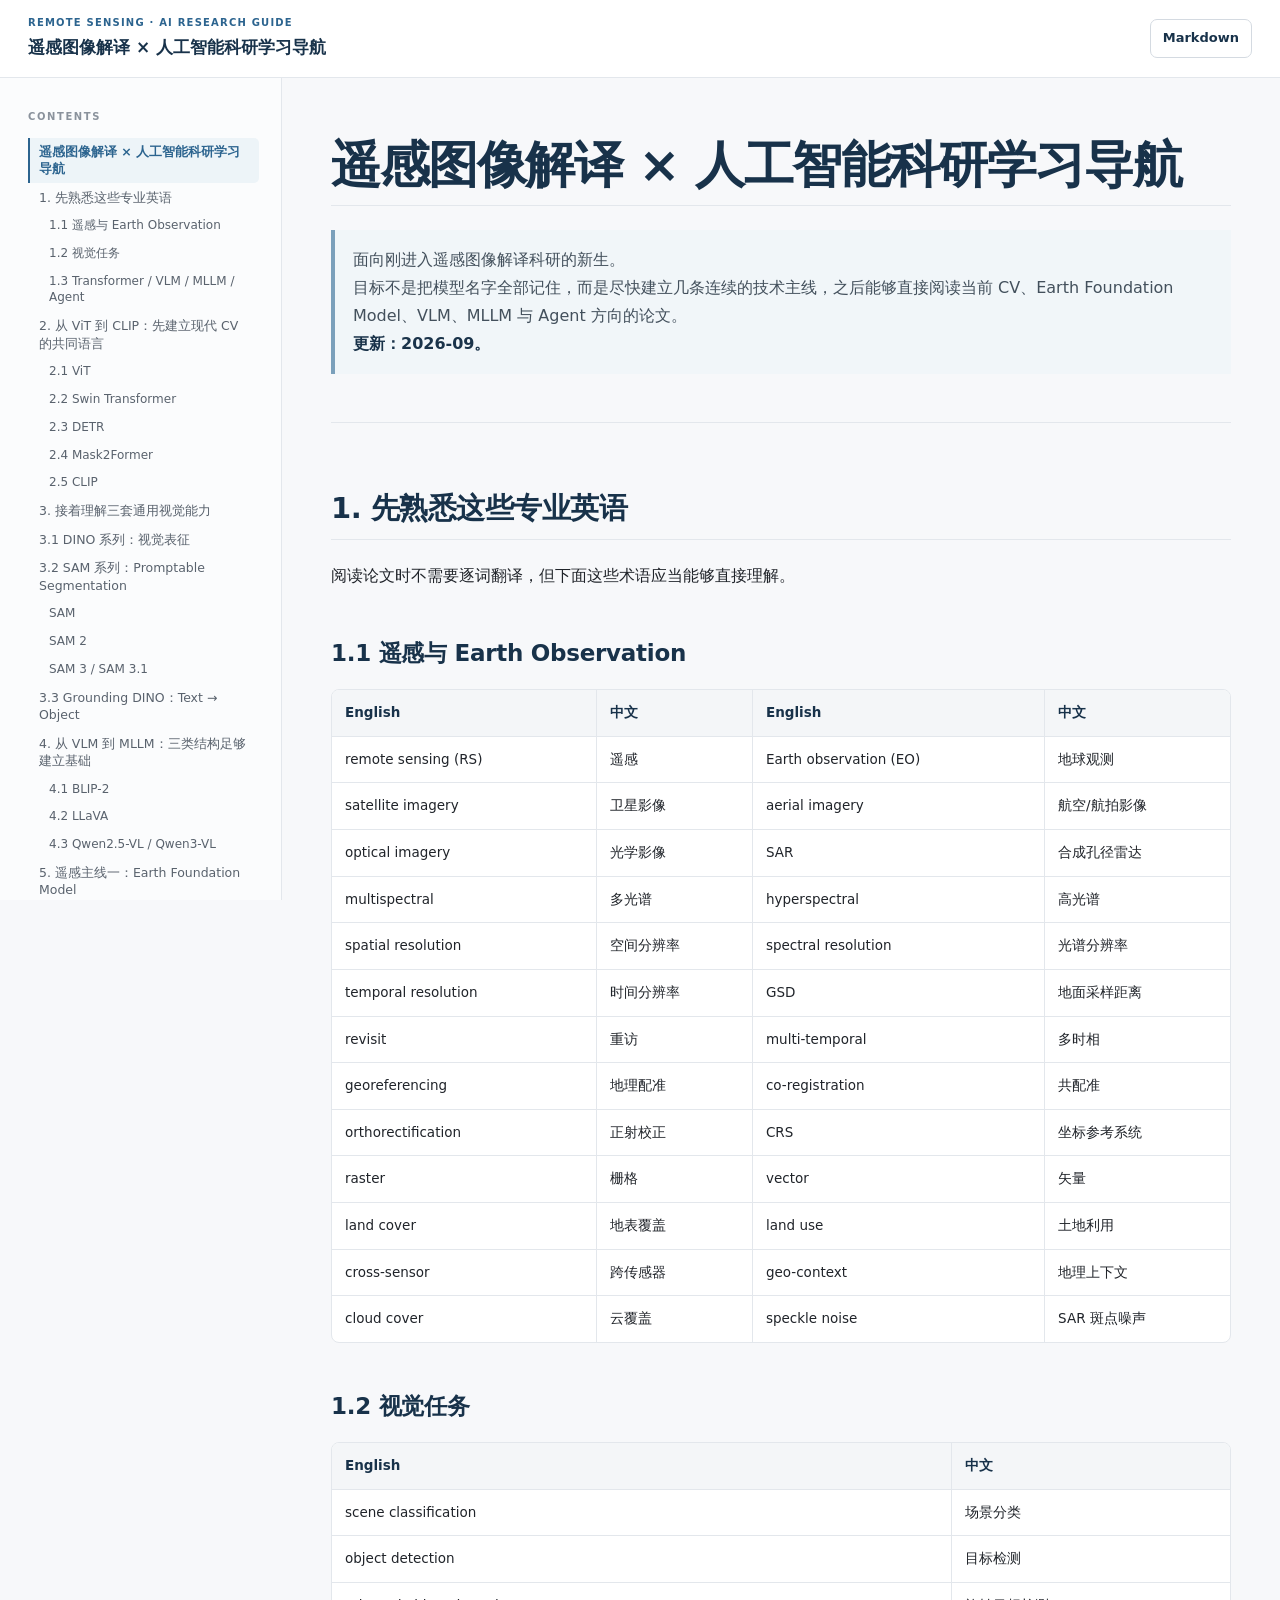
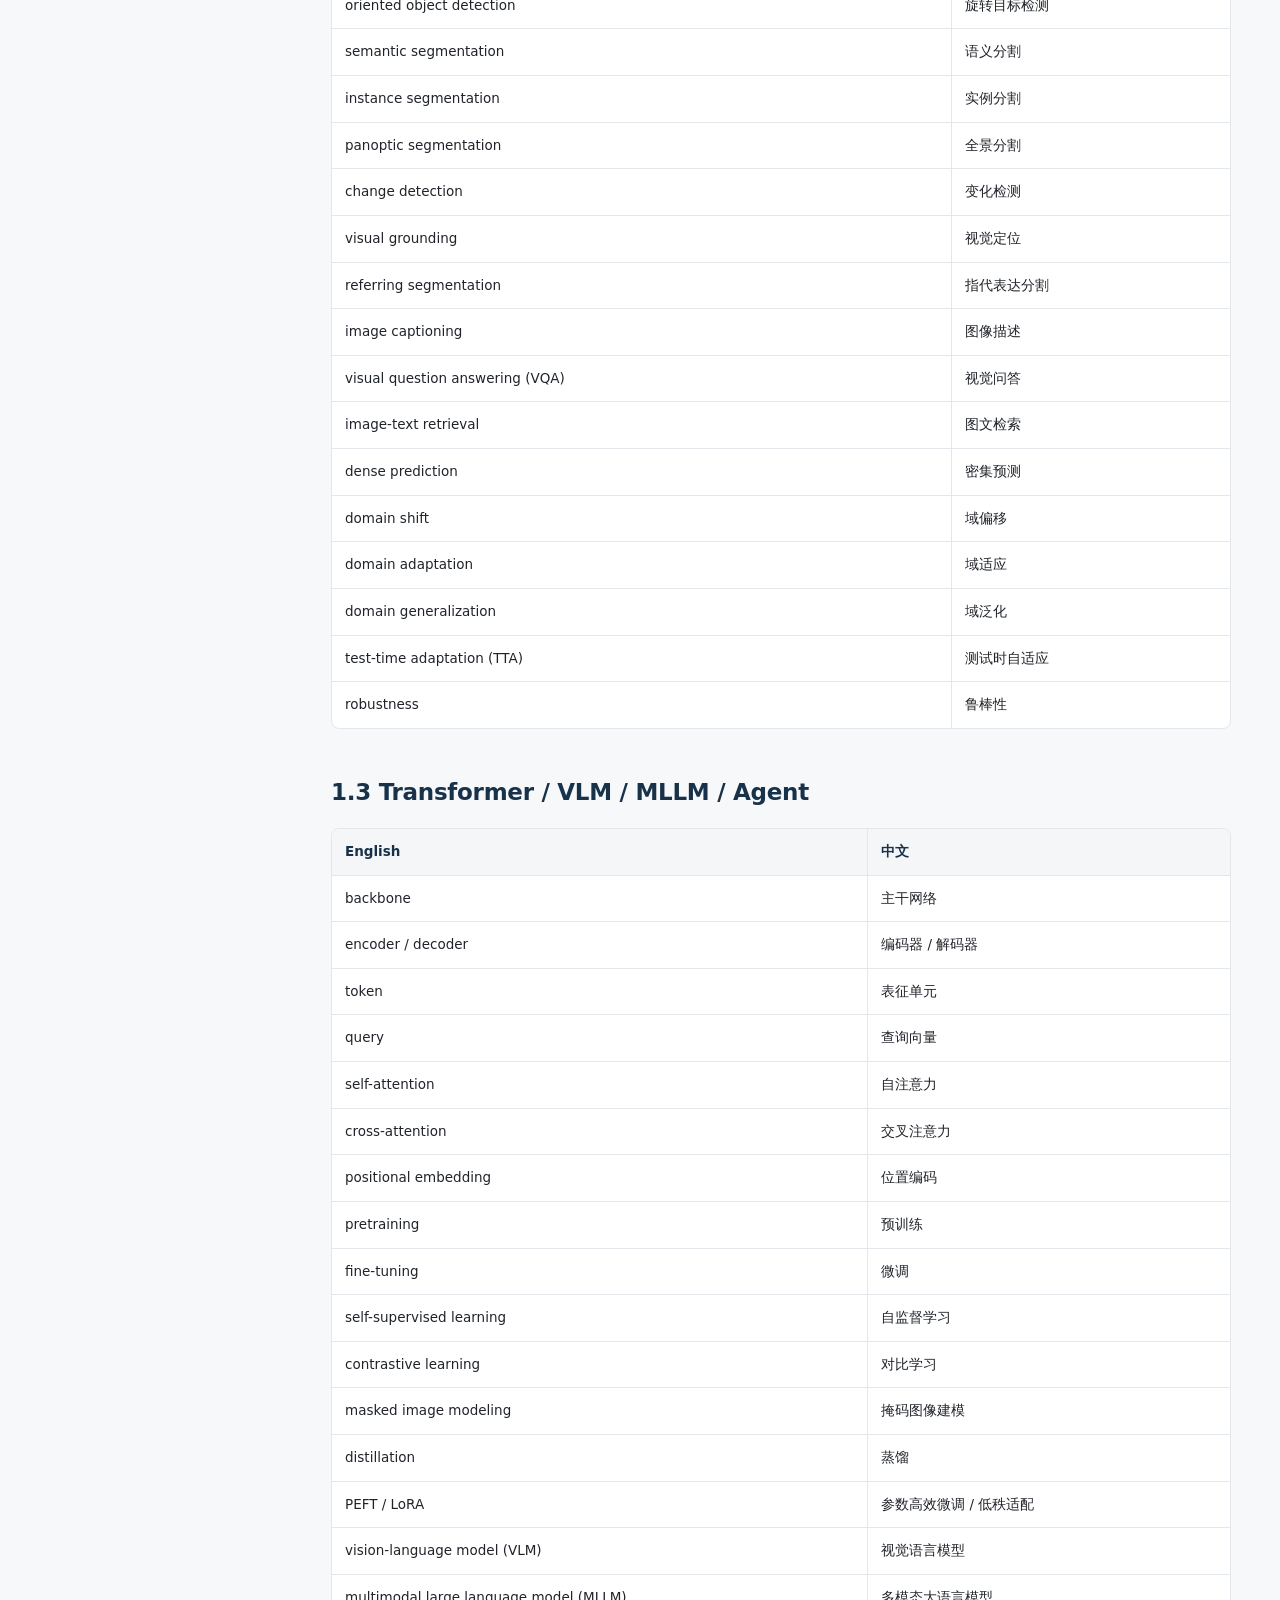
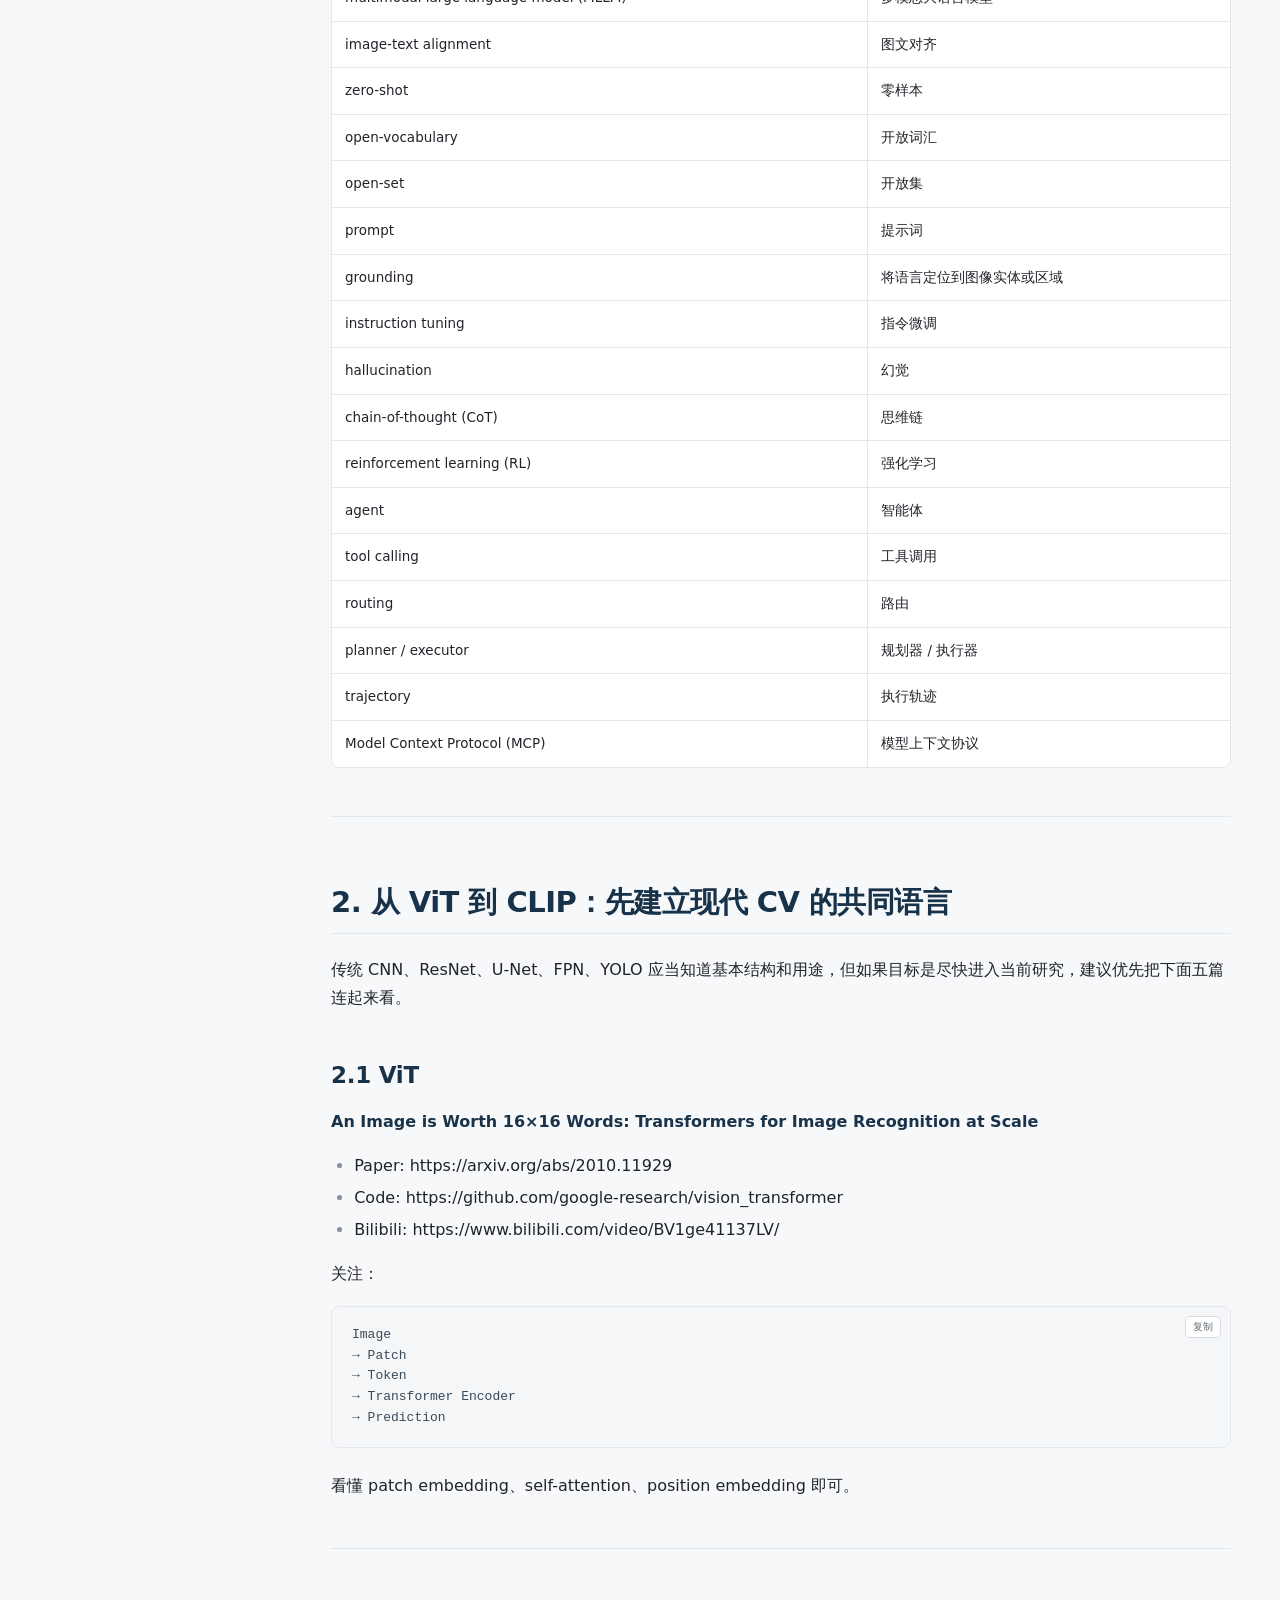
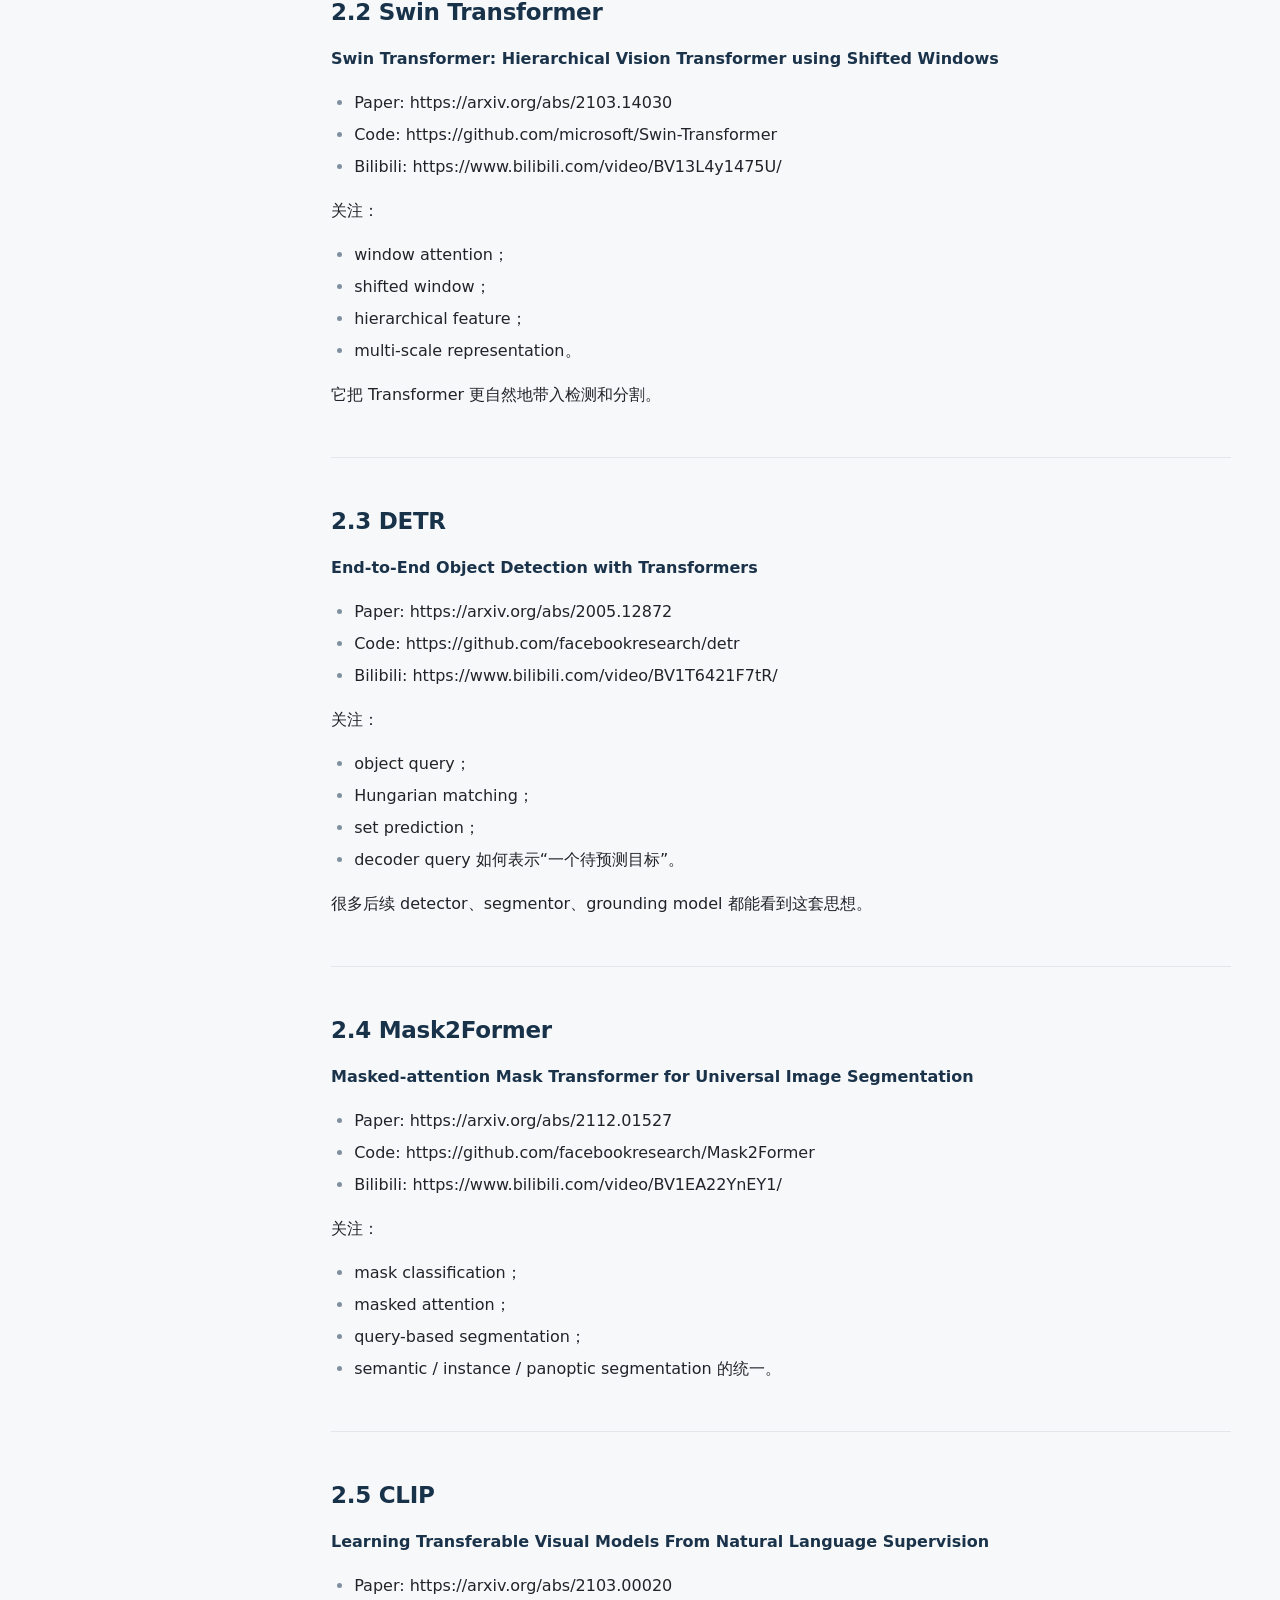
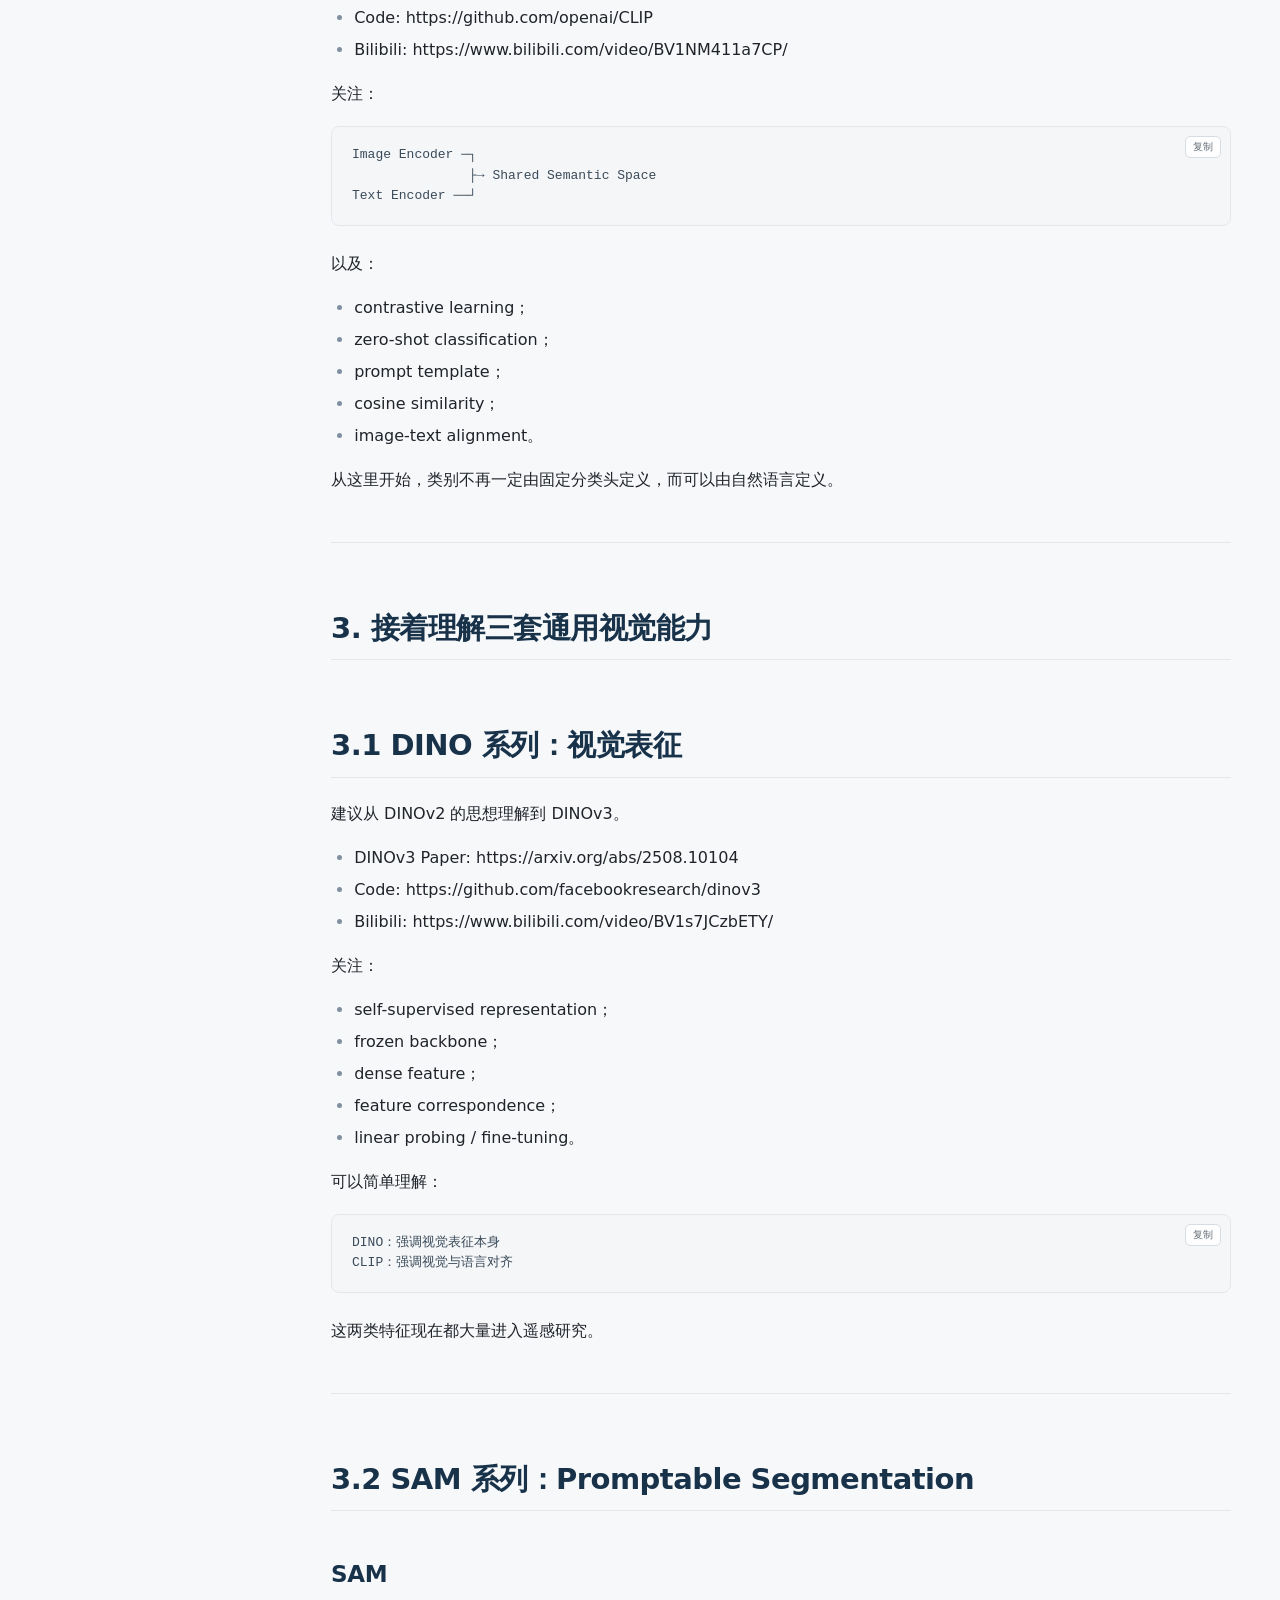
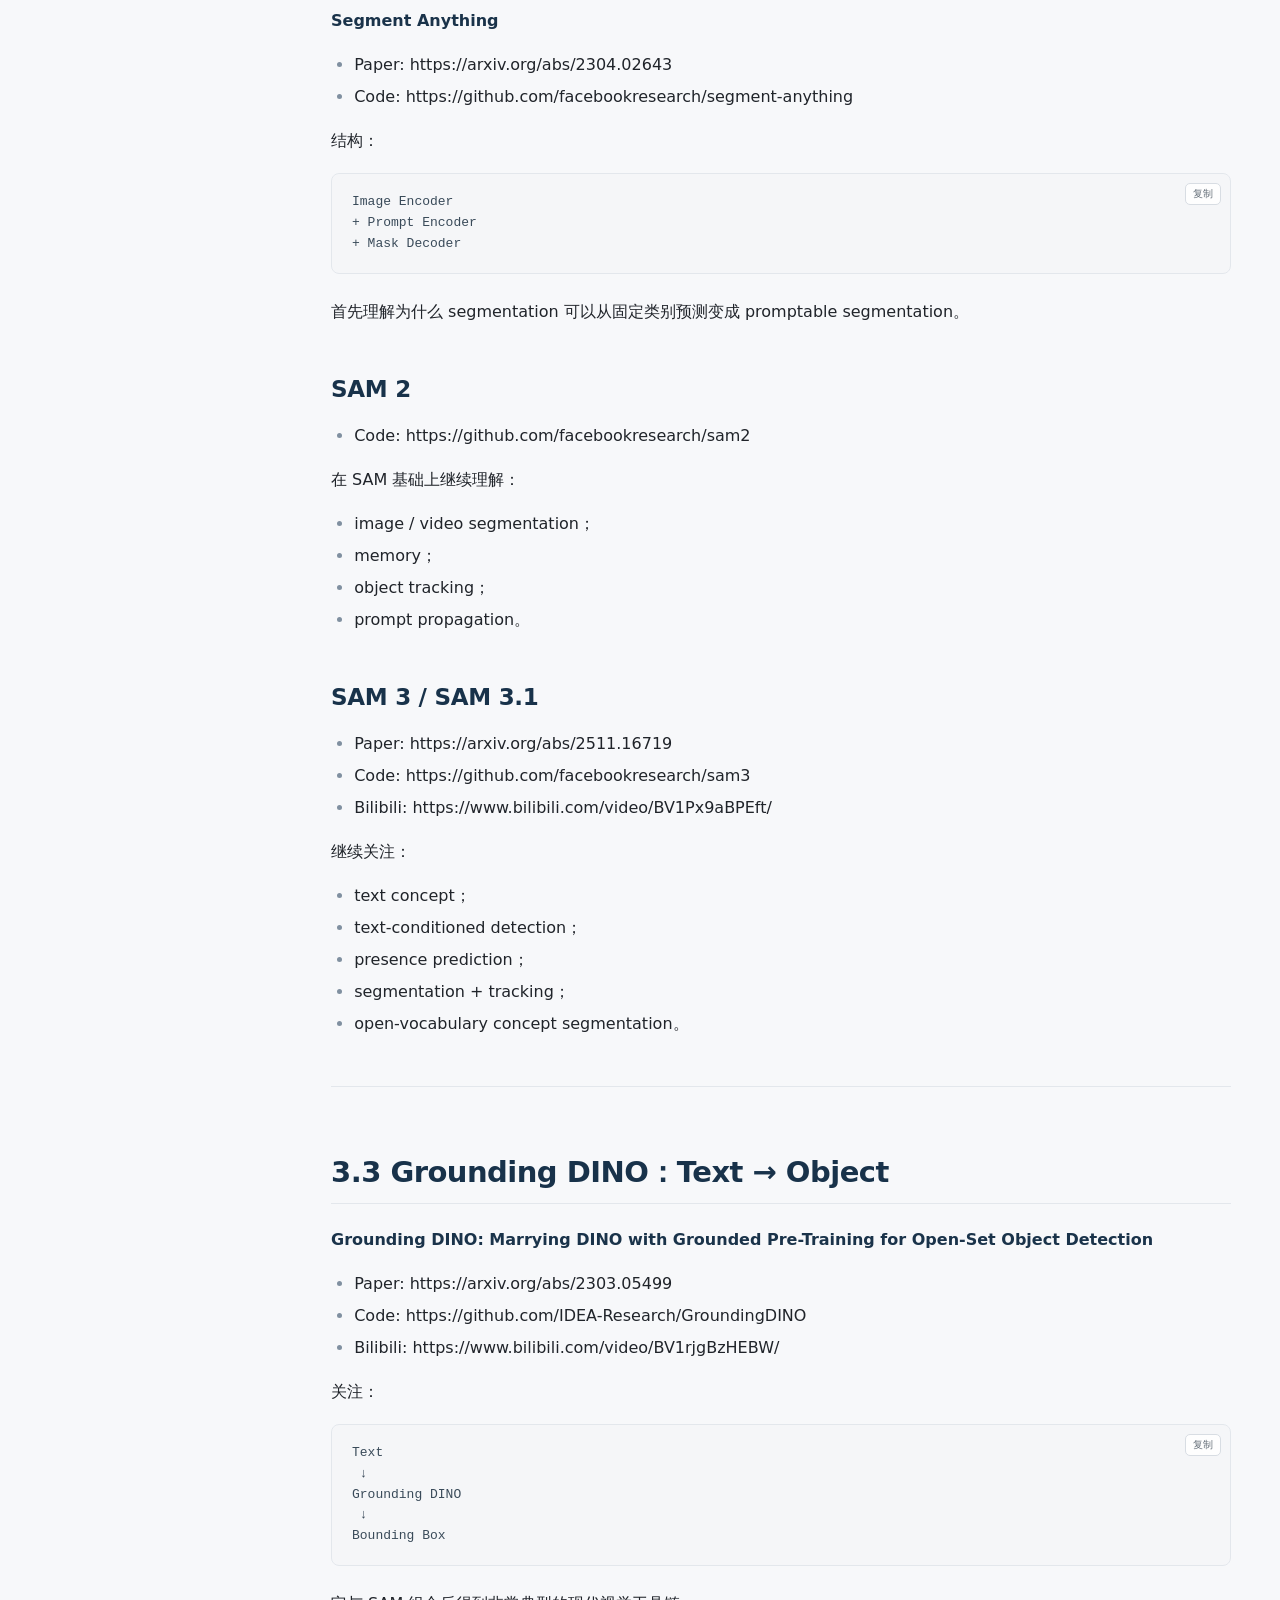
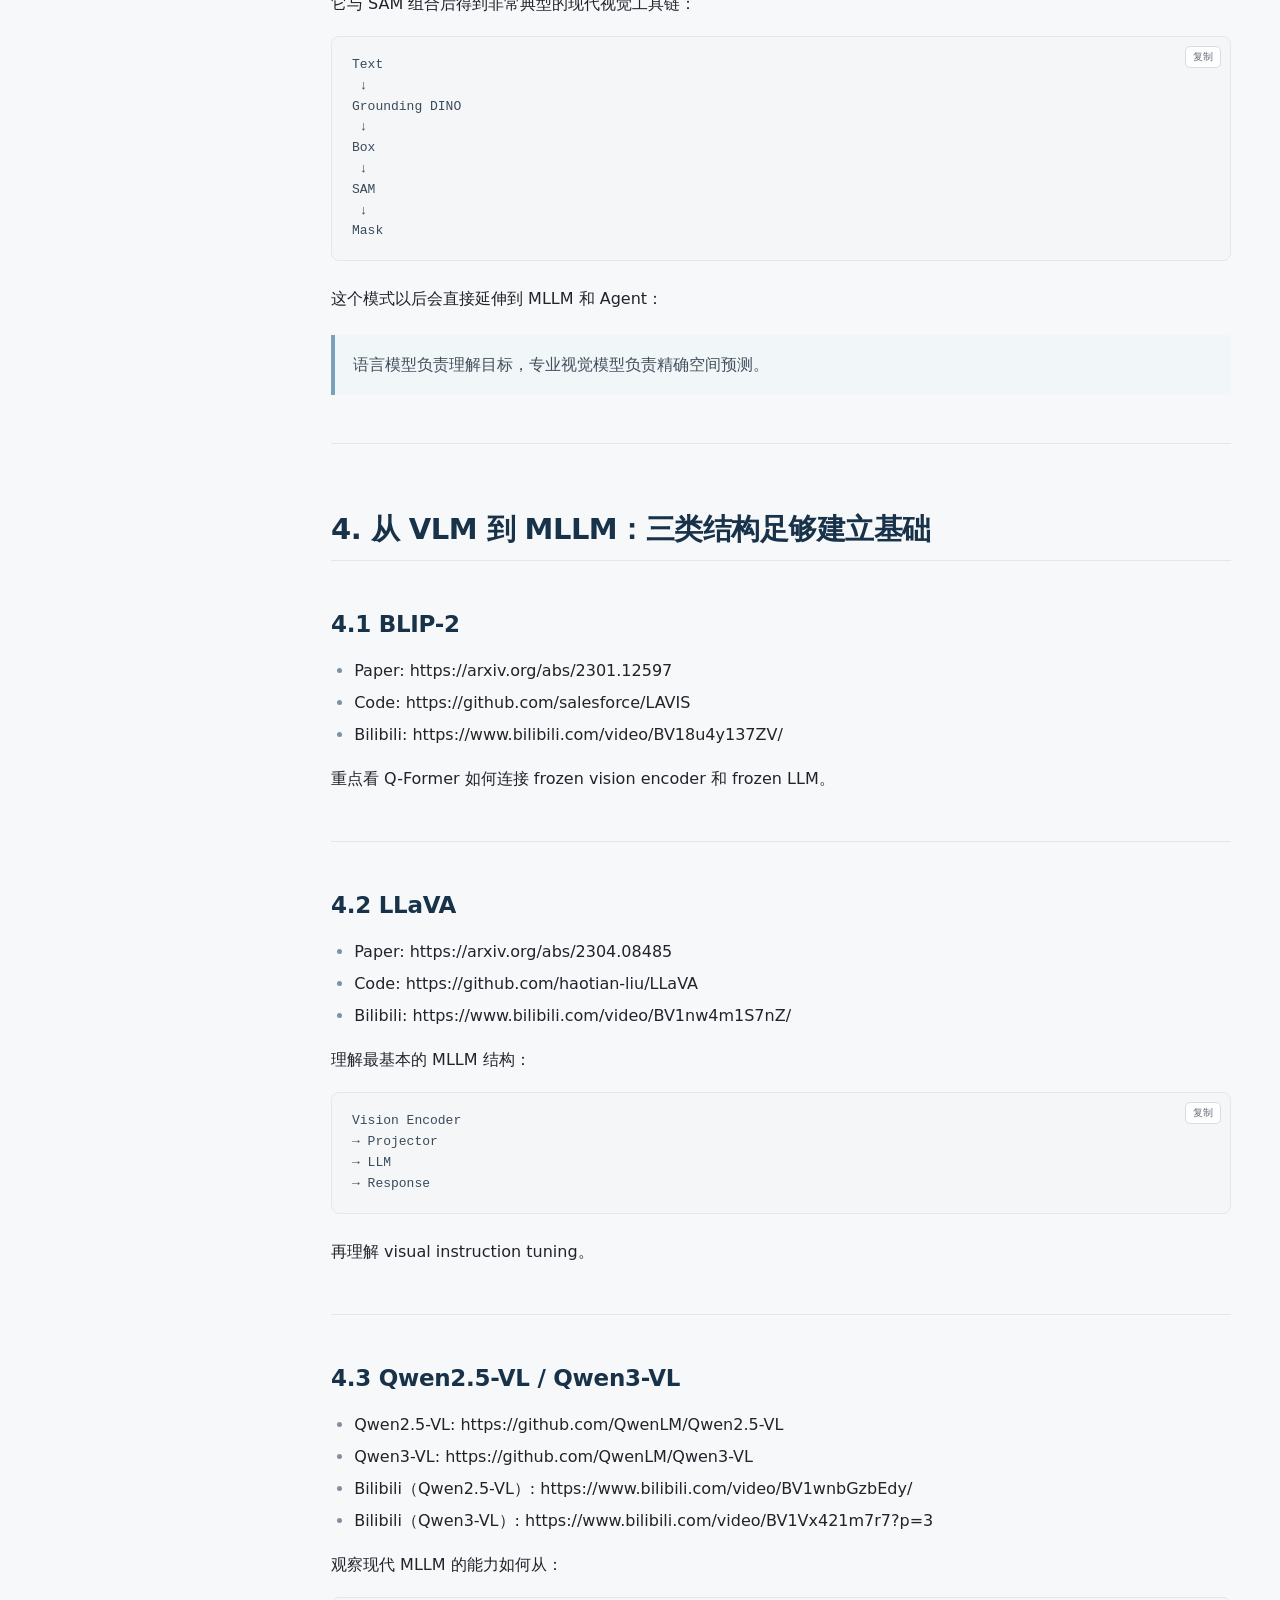
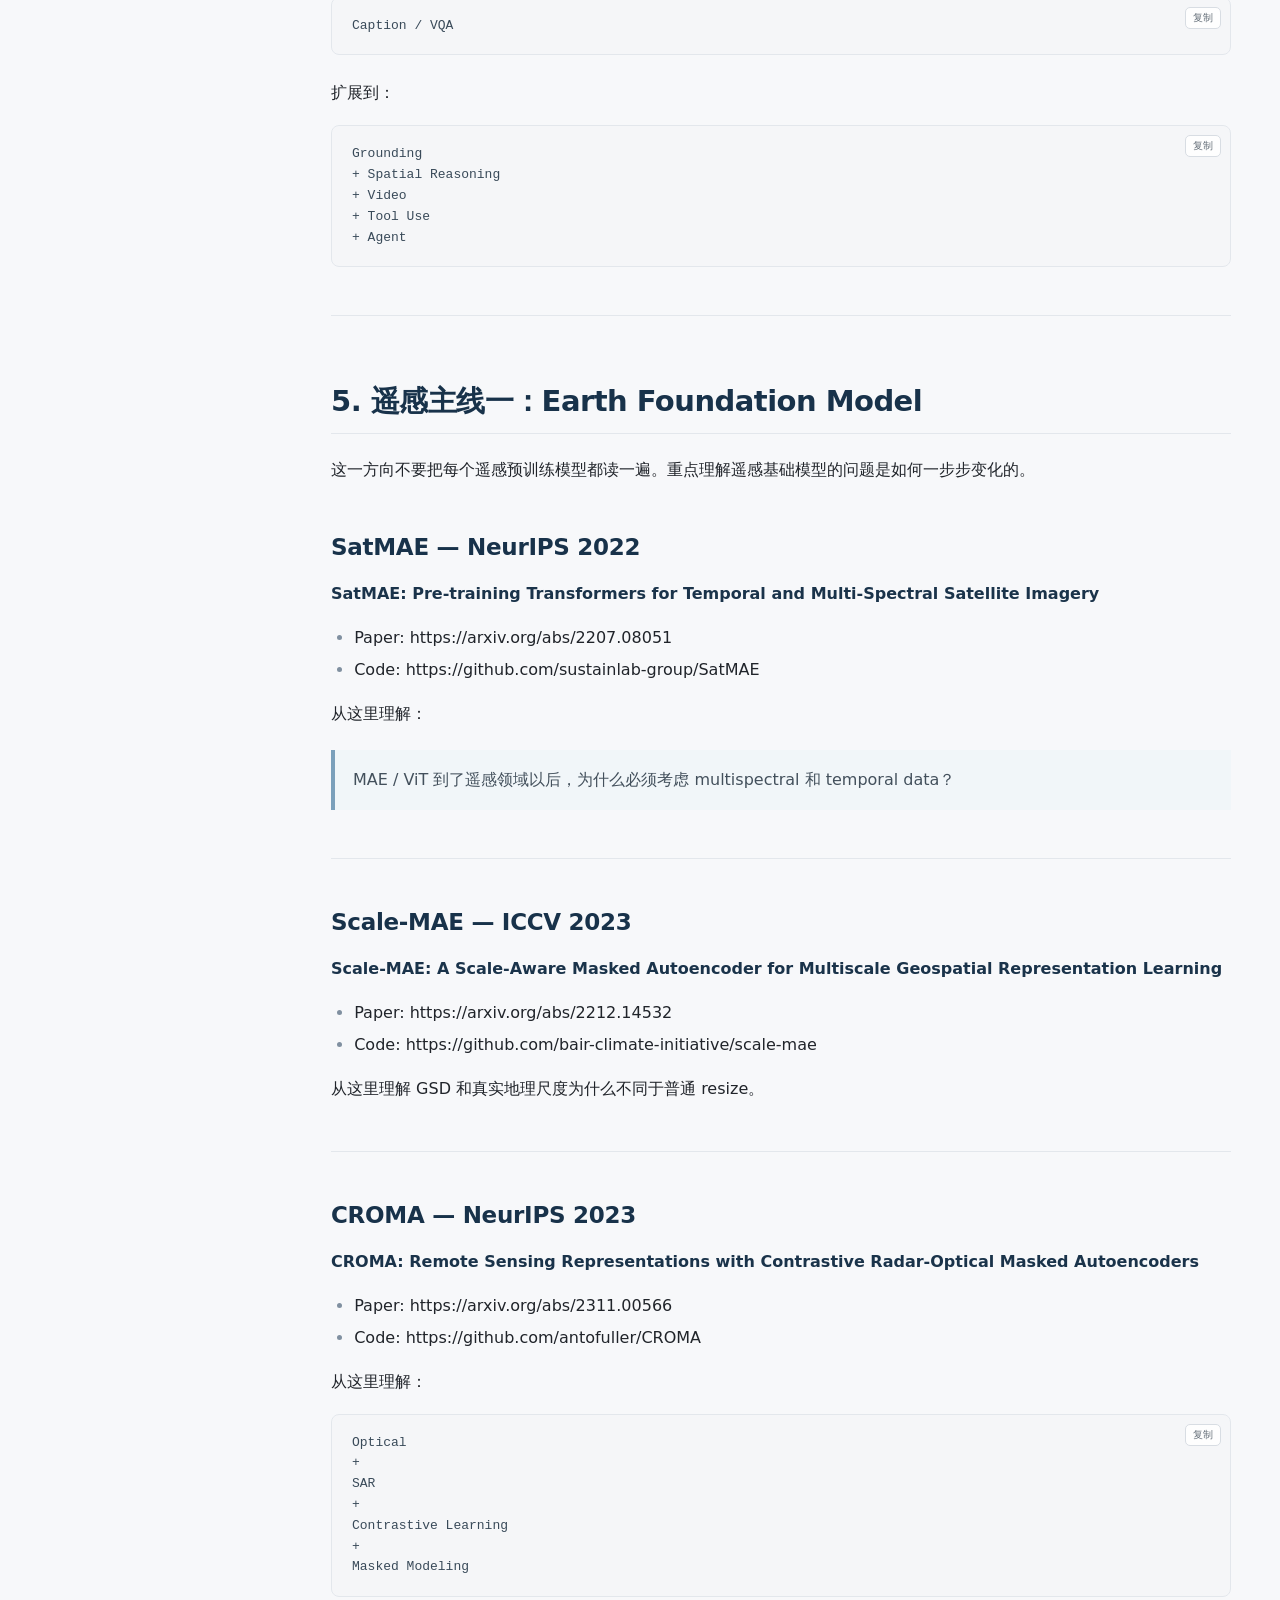
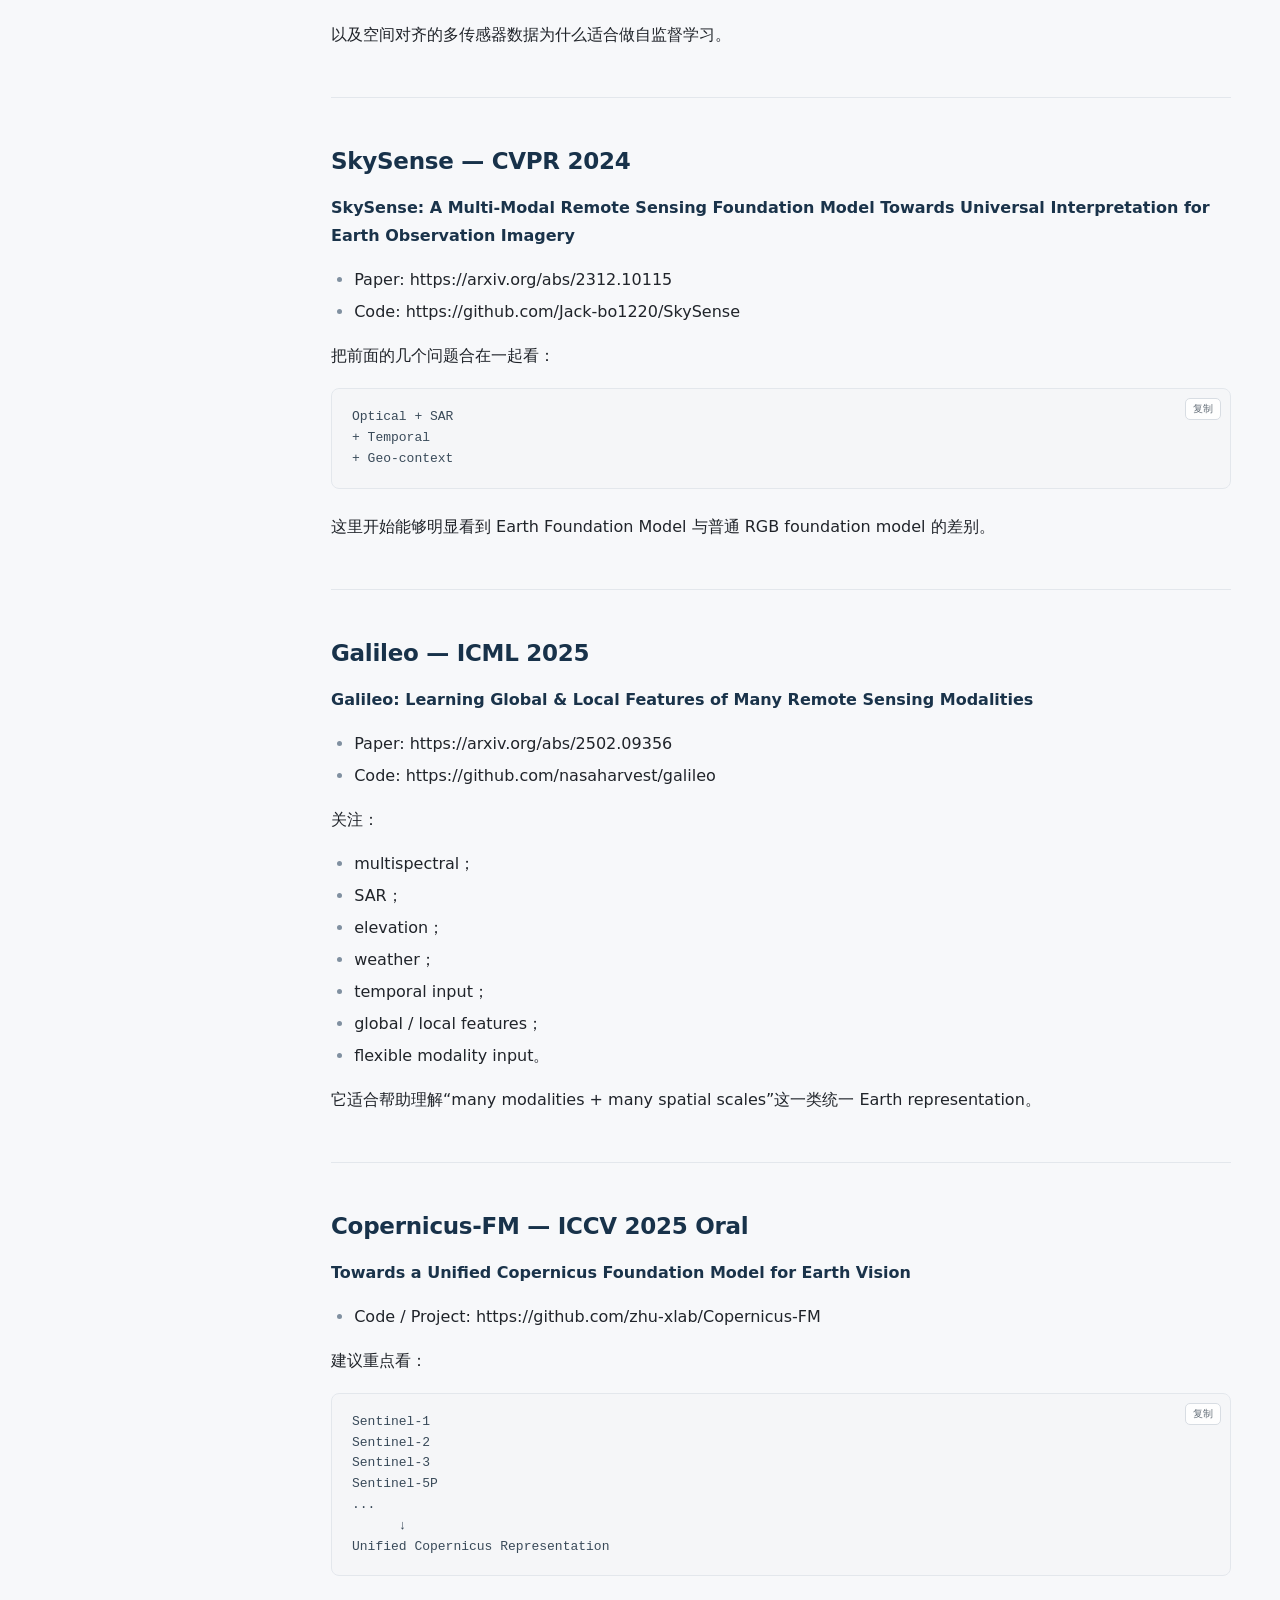
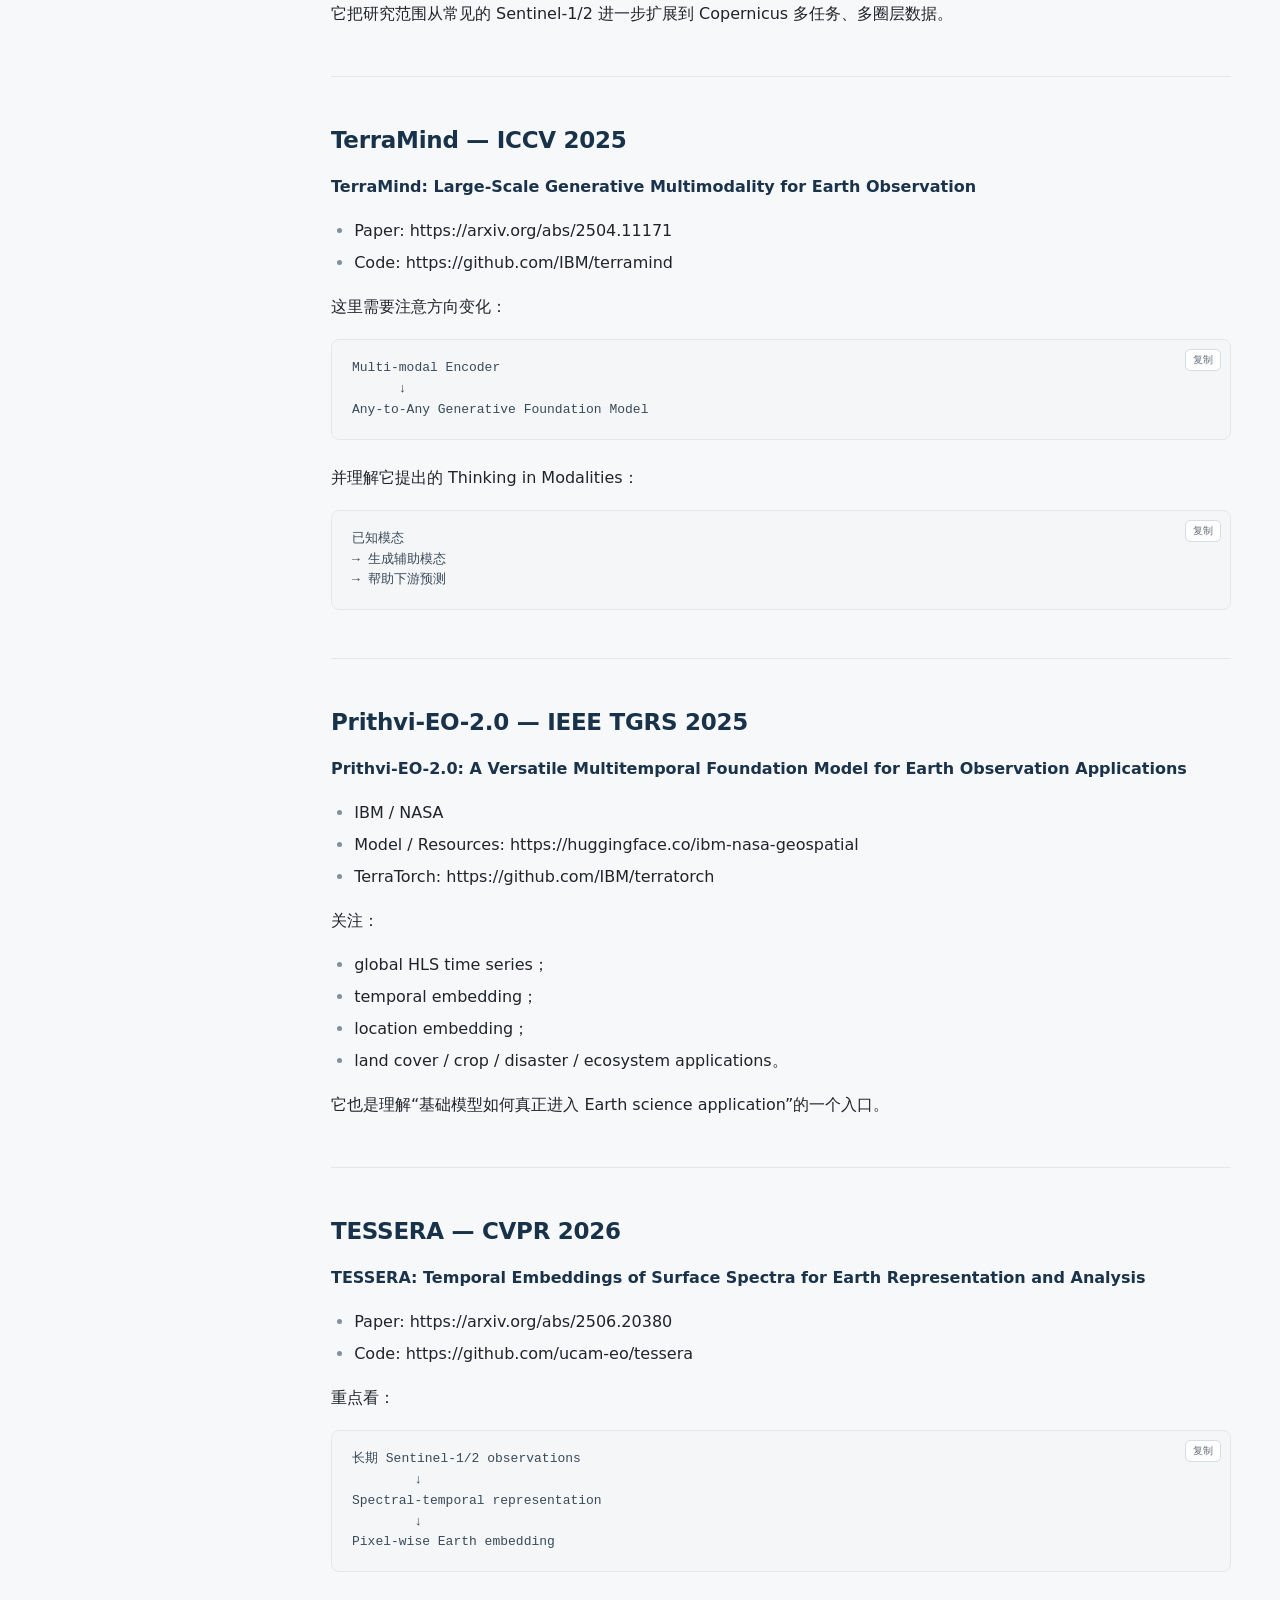
==== commit 3f7c16be: "Update print statement from 'Hello' to 'Goodbye'" ====
--- a/rs-ai-guide/index.html
+++ b/rs-ai-guide/index.html
@@ -5,7 +5,7 @@
   <meta name="viewport" content="width=device-width, initial-scale=1">
   <meta name="robots" content="noindex, nofollow, noarchive">
   <meta name="googlebot" content="noindex, nofollow, noarchive">
-  <meta name="description" content="遥感图像解译与人工智能科研学习导航：CV、Foundation Model、VLM、MLLM、Open-Vocabulary 与 Agentic EO。">
+  <meta name="description" content="遥感图像解译与人工智能科研学习导航：现代计算机视觉、Earth Foundation Model、VLM、MLLM、开放词汇与 Agentic EO。">
   <title>遥感图像解译 × AI 科研学习导航</title>
   <link rel="stylesheet" href="./assets/guide.css">
 </head>
@@ -21,6 +21,7 @@
       <a class="source-link" href="./guide.md" target="_blank" rel="noopener noreferrer">Markdown</a>
     </div>
   </header>
+
   <div class="layout">
     <aside class="sidebar" id="sidebar" aria-label="文章目录">
       <div class="sidebar-inner">
@@ -29,18 +30,18 @@
         <div class="sidebar-note"><strong>2026 Edition</strong><span>Research reading guide</span></div>
       </div>
     </aside>
+
     <main class="main">
       <article class="article" id="article"><h1>遥感图像解译 × 人工智能科研学习导航</h1>
 <blockquote>
-<p><strong>面向刚进入实验室的新生。</strong><br />
-这不是打卡式学习计划，也不是“所有模型都必须会”的清单，而是一份<strong>知道该读什么、为什么读、读到什么程度</strong>的科研导航。<br />
-内容覆盖：专业英语 → 现代计算机视觉 → 视觉基础模型 → VLM / MLLM → 遥感开放词汇、推理与 Agent。<br />
-<strong>更新：2026-09。</strong> 论文优先选择已有公开代码的工作；模型附 Bilibili 中文解读资源，视频只用于辅助理解，最终以论文与代码为准。</p>
+<p>面向刚进入遥感图像解译科研的新生。<br />
+目标不是把模型名字全部记住，而是尽快建立几条连续的技术主线，之后能够直接阅读当前 CV、Earth Foundation Model、VLM、MLLM 与 Agent 方向的论文。<br />
+<strong>更新：2026-09。</strong></p>
 </blockquote>
 <hr />
 <h1>1. 先熟悉这些专业英语</h1>
-<p>不要求背整本词典，但以下词汇如果经常需要翻译，会明显拖慢读论文和看代码的速度。</p>
-<h2>1.1 遥感与地球观测</h2>
+<p>阅读论文时不需要逐词翻译，但下面这些术语应当能够直接理解。</p>
+<h2>1.1 遥感与 Earth Observation</h2>
 <table>
 <thead>
 <tr>
@@ -112,16 +113,16 @@
   <td>矢量</td>
 </tr>
 <tr>
-  <td>tile / patch / chip</td>
-  <td>图块/切片</td>
   <td>land cover</td>
   <td>地表覆盖</td>
-</tr>
-<tr>
   <td>land use</td>
   <td>土地利用</td>
+</tr>
+<tr>
   <td>cross-sensor</td>
   <td>跨传感器</td>
+  <td>geo-context</td>
+  <td>地理上下文</td>
 </tr>
 <tr>
   <td>cloud cover</td>
@@ -193,10 +194,6 @@
   <td>密集预测</td>
 </tr>
 <tr>
-  <td>small object</td>
-  <td>小目标</td>
-</tr>
-<tr>
   <td>domain shift</td>
   <td>域偏移</td>
 </tr>
@@ -216,13 +213,9 @@
   <td>robustness</td>
   <td>鲁棒性</td>
 </tr>
-<tr>
-  <td>corruption</td>
-  <td>图像退化/扰动</td>
-</tr>
 </tbody>
 </table>
-<h2>1.3 Transformer / VLM / MLLM</h2>
+<h2>1.3 Transformer / VLM / MLLM / Agent</h2>
 <table>
 <thead>
 <tr>
@@ -240,10 +233,6 @@
   <td>编码器 / 解码器</td>
 </tr>
 <tr>
-  <td>feature map</td>
-  <td>特征图</td>
-</tr>
-<tr>
   <td>token</td>
   <td>表征单元</td>
 </tr>
@@ -280,6 +269,10 @@
   <td>对比学习</td>
 </tr>
 <tr>
+  <td>masked image modeling</td>
+  <td>掩码图像建模</td>
+</tr>
+<tr>
   <td>distillation</td>
   <td>蒸馏</td>
 </tr>
@@ -317,7 +310,7 @@
 </tr>
 <tr>
   <td>grounding</td>
-  <td>将语言定位到图像实体/区域</td>
+  <td>将语言定位到图像实体或区域</td>
 </tr>
 <tr>
   <td>instruction tuning</td>
@@ -336,8 +329,8 @@
   <td>强化学习</td>
 </tr>
 <tr>
-  <td>agent / agentic AI</td>
-  <td>智能体 / 智能体式 AI</td>
+  <td>agent</td>
+  <td>智能体</td>
 </tr>
 <tr>
   <td>tool calling</td>
@@ -345,7 +338,7 @@
 </tr>
 <tr>
   <td>routing</td>
-  <td>路由/任务分发</td>
+  <td>路由</td>
 </tr>
 <tr>
   <td>planner / executor</td>
@@ -353,7 +346,7 @@
 </tr>
 <tr>
   <td>trajectory</td>
-  <td>智能体执行轨迹</td>
+  <td>执行轨迹</td>
 </tr>
 <tr>
   <td>Model Context Protocol (MCP)</td>
@@ -361,171 +354,170 @@
 </tr>
 </tbody>
 </table>
-<h2>1.4 论文里最常见的表达</h2>
-<pre><code class="language-text">We formulate ... as ...
-我们将……表述为……
-
-Unlike previous methods, ...
-与已有方法不同……
-
-To this end, we propose ...
-为此，我们提出……
-
-training-free / tuning-free
-无需训练 / 无需调参
-
-without additional supervision
-无需额外监督
-
-generalize to unseen categories
-泛化到未见类别
-
-under domain shifts
-在域偏移条件下
-
-at inference time
-在推理阶段
-
-Extensive experiments demonstrate ...
-大量实验表明……
-
-Ablation studies verify ...
-消融实验验证……
-</code></pre>
-<hr />
-<h1>2. 通用计算机视觉：只抓住这 5 篇主线论文</h1>
-<p>新生不需要先把几十年 CV 历史全部补完。ResNet、U-Net、FPN、YOLO 等应当知道基本概念，但如果准备进入当前遥感 AI 科研，更建议先把下面五篇真正读明白。</p>
-<h2>2.1 ViT — 从 CNN 进入视觉 Transformer</h2>
+<hr />
+<h1>2. 从 ViT 到 CLIP：先建立现代 CV 的共同语言</h1>
+<p>传统 CNN、ResNet、U-Net、FPN、YOLO 应当知道基本结构和用途，但如果目标是尽快进入当前研究，建议优先把下面五篇连起来看。</p>
+<h2>2.1 ViT</h2>
 <p><strong>An Image is Worth 16×16 Words: Transformers for Image Recognition at Scale</strong></p>
 <ul>
 <li>Paper: https://arxiv.org/abs/2010.11929</li>
 <li>Code: https://github.com/google-research/vision_transformer</li>
-<li>Bilibili: https://www.bilibili.com/video/BV1htjzzsEYe/</li>
-</ul>
-<p><strong>读什么：</strong> patch embedding、token、self-attention、position embedding，以及“图像如何变成序列”。</p>
-<hr />
-<h2>2.2 Swin Transformer — 为什么视觉需要层次化特征</h2>
+<li>Bilibili: https://www.bilibili.com/video/BV1ge41137LV/</li>
+</ul>
+<p>关注：</p>
+<pre><code class="language-text">Image
+→ Patch
+→ Token
+→ Transformer Encoder
+→ Prediction
+</code></pre>
+<p>看懂 patch embedding、self-attention、position embedding 即可。</p>
+<hr />
+<h2>2.2 Swin Transformer</h2>
 <p><strong>Swin Transformer: Hierarchical Vision Transformer using Shifted Windows</strong></p>
 <ul>
 <li>Paper: https://arxiv.org/abs/2103.14030</li>
 <li>Code: https://github.com/microsoft/Swin-Transformer</li>
 <li>Bilibili: https://www.bilibili.com/video/BV13L4y1475U/</li>
 </ul>
-<p><strong>读什么：</strong> window attention、shifted window、multi-scale feature。它能帮助理解为什么检测和分割不能只依赖单尺度 token。</p>
-<hr />
-<h2>2.3 DETR — 现代 query-based detection 的起点</h2>
+<p>关注：</p>
+<ul>
+<li>window attention；</li>
+<li>shifted window；</li>
+<li>hierarchical feature；</li>
+<li>multi-scale representation。</li>
+</ul>
+<p>它把 Transformer 更自然地带入检测和分割。</p>
+<hr />
+<h2>2.3 DETR</h2>
 <p><strong>End-to-End Object Detection with Transformers</strong></p>
 <ul>
 <li>Paper: https://arxiv.org/abs/2005.12872</li>
 <li>Code: https://github.com/facebookresearch/detr</li>
 <li>Bilibili: https://www.bilibili.com/video/BV1T6421F7tR/</li>
 </ul>
-<p><strong>读什么：</strong> object query、Hungarian matching、set prediction。后续大量检测、分割和 SAM3 中的 detector 都能看到 DETR 的影子。</p>
-<hr />
-<h2>2.4 Mask2Former — 统一理解现代分割</h2>
+<p>关注：</p>
+<ul>
+<li>object query；</li>
+<li>Hungarian matching；</li>
+<li>set prediction；</li>
+<li>decoder query 如何表示“一个待预测目标”。</li>
+</ul>
+<p>很多后续 detector、segmentor、grounding model 都能看到这套思想。</p>
+<hr />
+<h2>2.4 Mask2Former</h2>
 <p><strong>Masked-attention Mask Transformer for Universal Image Segmentation</strong></p>
 <ul>
 <li>Paper: https://arxiv.org/abs/2112.01527</li>
 <li>Code: https://github.com/facebookresearch/Mask2Former</li>
 <li>Bilibili: https://www.bilibili.com/video/BV1EA22YnEY1/</li>
 </ul>
-<p><strong>读什么：</strong> mask classification、query、masked attention，以及 semantic / instance / panoptic segmentation 如何被统一到一个框架中。</p>
-<hr />
-<h2>2.5 CLIP — 进入开放词汇与视觉语言模型</h2>
+<p>关注：</p>
+<ul>
+<li>mask classification；</li>
+<li>masked attention；</li>
+<li>query-based segmentation；</li>
+<li>semantic / instance / panoptic segmentation 的统一。</li>
+</ul>
+<hr />
+<h2>2.5 CLIP</h2>
 <p><strong>Learning Transferable Visual Models From Natural Language Supervision</strong></p>
 <ul>
 <li>Paper: https://arxiv.org/abs/2103.00020</li>
 <li>Code: https://github.com/openai/CLIP</li>
 <li>Bilibili: https://www.bilibili.com/video/BV1NM411a7CP/</li>
 </ul>
-<p><strong>读什么：</strong> image encoder、text encoder、contrastive learning、zero-shot classifier、prompt template、cosine similarity。</p>
-<blockquote>
-<p>对遥感开放词汇分类、检测和分割而言，CLIP 是必须真正理解的基础。不要只会调用 <code>encode_image()</code> 和 <code>encode_text()</code>。</p>
-</blockquote>
-<hr />
-<h1>3. 接下来必须知道的视觉基础模型</h1>
-<p>这一部分不要求按年份“全读”，重点是理解现代视觉系统正在从<strong>单任务网络</strong>转向<strong>可提示、开放词汇、可迁移的基础模型</strong>。</p>
-<h2>3.1 DINOv3 — 强视觉表征</h2>
-<ul>
-<li>Paper: https://arxiv.org/abs/2508.10104</li>
+<p>关注：</p>
+<pre><code class="language-text">Image Encoder ─┐
+               ├→ Shared Semantic Space
+Text Encoder ──┘
+</code></pre>
+<p>以及：</p>
+<ul>
+<li>contrastive learning；</li>
+<li>zero-shot classification；</li>
+<li>prompt template；</li>
+<li>cosine similarity；</li>
+<li>image-text alignment。</li>
+</ul>
+<p>从这里开始，类别不再一定由固定分类头定义，而可以由自然语言定义。</p>
+<hr />
+<h1>3. 接着理解三套通用视觉能力</h1>
+<h1>3.1 DINO 系列：视觉表征</h1>
+<p>建议从 DINOv2 的思想理解到 DINOv3。</p>
+<ul>
+<li>DINOv3 Paper: https://arxiv.org/abs/2508.10104</li>
 <li>Code: https://github.com/facebookresearch/dinov3</li>
 <li>Bilibili: https://www.bilibili.com/video/BV1s7JCzbETY/</li>
 </ul>
-<p>重点关注：</p>
+<p>关注：</p>
 <ul>
 <li>self-supervised representation；</li>
-<li>frozen visual features；</li>
+<li>frozen backbone；</li>
 <li>dense feature；</li>
-<li>linear probing；</li>
-<li>satellite-pretrained DINOv3 权重。</li>
-</ul>
-<p>DINO 系列更像是在学习一个很强的“视觉表示空间”；CLIP 则把视觉表示进一步对齐到语言空间。理解两者差异非常重要。</p>
-<hr />
-<h1>4. SAM 系列：从“提示分割”到“文本概念分割”</h1>
-<h2>SAM 1</h2>
+<li>feature correspondence；</li>
+<li>linear probing / fine-tuning。</li>
+</ul>
+<p>可以简单理解：</p>
+<pre><code class="language-text">DINO：强调视觉表征本身
+CLIP：强调视觉与语言对齐
+</code></pre>
+<p>这两类特征现在都大量进入遥感研究。</p>
+<hr />
+<h1>3.2 SAM 系列：Promptable Segmentation</h1>
+<h2>SAM</h2>
 <p><strong>Segment Anything</strong></p>
 <ul>
 <li>Paper: https://arxiv.org/abs/2304.02643</li>
 <li>Code: https://github.com/facebookresearch/segment-anything</li>
 </ul>
-<p>理解：</p>
+<p>结构：</p>
 <pre><code class="language-text">Image Encoder
 + Prompt Encoder
 + Mask Decoder
 </code></pre>
-<p>SAM1 的核心不是“分割精度天下第一”，而是把 segmentation 变成了 <strong>promptable task</strong>。</p>
+<p>首先理解为什么 segmentation 可以从固定类别预测变成 promptable segmentation。</p>
 <h2>SAM 2</h2>
-<p><strong>Segment Anything in Images and Videos</strong></p>
 <ul>
 <li>Code: https://github.com/facebookresearch/sam2</li>
 </ul>
-<p>理解：</p>
-<ul>
-<li>image + video unified segmentation；</li>
-<li>memory mechanism；</li>
+<p>在 SAM 基础上继续理解：</p>
+<ul>
+<li>image / video segmentation；</li>
+<li>memory；</li>
 <li>object tracking；</li>
 <li>prompt propagation。</li>
 </ul>
 <h2>SAM 3 / SAM 3.1</h2>
-<p><strong>SAM 3: Segment Anything with Concepts</strong></p>
 <ul>
 <li>Paper: https://arxiv.org/abs/2511.16719</li>
 <li>Code: https://github.com/facebookresearch/sam3</li>
-<li>Bilibili（SAM1→SAM3）：https://www.bilibili.com/video/BV1Px9aBPEft/</li>
-</ul>
-<p>SAM3 是值得特别关注的一代：除了点、框、mask 等视觉提示，还把<strong>短文本概念</strong>直接引入检测、分割和跟踪；官方在 2026 年进一步发布了 SAM 3.1。</p>
-<p>阅读时重点看：</p>
-<ul>
+<li>Bilibili: https://www.bilibili.com/video/BV1Px9aBPEft/</li>
+</ul>
+<p>继续关注：</p>
+<ul>
+<li>text concept；</li>
 <li>text-conditioned detection；</li>
-<li>presence token；</li>
-<li>detector + tracker；</li>
-<li>open-vocabulary concept segmentation；</li>
-<li>“concept”与传统固定类别 segmentation 的区别。</li>
-</ul>
-<hr />
-<h1>5. Grounding 系列：让语言真正落到空间位置</h1>
-<h2>Grounding DINO</h2>
+<li>presence prediction；</li>
+<li>segmentation + tracking；</li>
+<li>open-vocabulary concept segmentation。</li>
+</ul>
+<hr />
+<h1>3.3 Grounding DINO：Text → Object</h1>
+<p><strong>Grounding DINO: Marrying DINO with Grounded Pre-Training for Open-Set Object Detection</strong></p>
 <ul>
 <li>Paper: https://arxiv.org/abs/2303.05499</li>
 <li>Code: https://github.com/IDEA-Research/GroundingDINO</li>
 <li>Bilibili: https://www.bilibili.com/video/BV1rjgBzHEBW/</li>
 </ul>
-<p>它解决的是：</p>
-<pre><code class="language-text">文本描述
-   ↓
-图像中对应目标
-   ↓
+<p>关注：</p>
+<pre><code class="language-text">Text
+ ↓
+Grounding DINO
+ ↓
 Bounding Box
 </code></pre>
-<p>重点理解：</p>
-<ul>
-<li>open-set / open-vocabulary detection；</li>
-<li>text-conditioned object query；</li>
-<li>phrase grounding；</li>
-<li>language 与 detection feature 如何交互。</li>
-</ul>
-<h2>Grounding DINO + SAM</h2>
-<p>这是非常重要的组合范式：</p>
+<p>它与 SAM 组合后得到非常典型的现代视觉工具链：</p>
 <pre><code class="language-text">Text
  ↓
 Grounding DINO
@@ -536,382 +528,580 @@
  ↓
 Mask
 </code></pre>
-<p>它代表了一个很有价值的研究思想：</p>
+<p>这个模式以后会直接延伸到 MLLM 和 Agent：</p>
 <blockquote>
-<p><strong>语言模型/grounding 模型负责“找什么”，专业分割模型负责“切多准”。</strong></p>
+<p>语言模型负责理解目标，专业视觉模型负责精确空间预测。</p>
 </blockquote>
-<p>后面的遥感 MLLM 与 Agent 也经常沿用类似的职责分工。</p>
-<hr />
-<h1>6. 从 VLM 到 MLLM：理解三代模型即可</h1>
-<h2>BLIP-2</h2>
+<hr />
+<h1>4. 从 VLM 到 MLLM：三类结构足够建立基础</h1>
+<h2>4.1 BLIP-2</h2>
 <ul>
 <li>Paper: https://arxiv.org/abs/2301.12597</li>
 <li>Code: https://github.com/salesforce/LAVIS</li>
 <li>Bilibili: https://www.bilibili.com/video/BV18u4y137ZV/</li>
 </ul>
-<p>看懂 <strong>Q-Former 如何连接 frozen vision encoder 与 frozen LLM</strong>。</p>
-<h2>LLaVA</h2>
+<p>重点看 Q-Former 如何连接 frozen vision encoder 和 frozen LLM。</p>
+<hr />
+<h2>4.2 LLaVA</h2>
 <ul>
 <li>Paper: https://arxiv.org/abs/2304.08485</li>
 <li>Code: https://github.com/haotian-liu/LLaVA</li>
 <li>Bilibili: https://www.bilibili.com/video/BV1nw4m1S7nZ/</li>
 </ul>
-<p>看懂：</p>
+<p>理解最基本的 MLLM 结构：</p>
 <pre><code class="language-text">Vision Encoder
-  ↓
-Projector
-  ↓
-LLM
-  ↓
-Language Response
-</code></pre>
-<p>以及 visual instruction tuning 为什么能让 LLM“看图聊天”。</p>
-<h2>Qwen2.5-VL / Qwen3-VL</h2>
+→ Projector
+→ LLM
+→ Response
+</code></pre>
+<p>再理解 visual instruction tuning。</p>
+<hr />
+<h2>4.3 Qwen2.5-VL / Qwen3-VL</h2>
 <ul>
 <li>Qwen2.5-VL: https://github.com/QwenLM/Qwen2.5-VL</li>
 <li>Qwen3-VL: https://github.com/QwenLM/Qwen3-VL</li>
 <li>Bilibili（Qwen2.5-VL）: https://www.bilibili.com/video/BV1wnbGzbEdy/</li>
 <li>Bilibili（Qwen3-VL）: https://www.bilibili.com/video/BV1Vx421m7r7?p=3</li>
 </ul>
-<p>建议重点观察现代通用 MLLM 已经从：</p>
-<pre><code class="language-text">Image → Caption / VQA
-</code></pre>
-<p>逐渐走向：</p>
-<pre><code class="language-text">Image / Video
-→ Spatial Reasoning
-→ Grounding
-→ Tool Use
-→ Agent
-</code></pre>
-<p>因此，做遥感 MLLM 时不能默认“遥感专用模型一定优于通用 MLLM”。2026 年的系统评测已经表明，强通用 MLLM 在部分遥感理解任务上可以匹配甚至超过专用 RS-MLLM。</p>
-<hr />
-<h1>7. 遥感 AI：先知道三篇承上启下的工作</h1>
-<p>下面三篇并非 2026 最新，但它们非常适合理解“通用视觉模型如何进入遥感”。</p>
-<h2>RemoteCLIP — 遥感视觉语言预训练</h2>
-<ul>
-<li>Paper: https://arxiv.org/abs/2306.11029</li>
-<li>Code: https://github.com/ChenDelong1999/RemoteCLIP</li>
-</ul>
-<p>值得读的原因：理解为什么自然图像 CLIP 直接迁移到遥感会产生 domain gap，以及遥感 image-text alignment 如何构建。</p>
-<h2>SegEarth-OV — Training-Free Open-Vocabulary Remote Sensing Segmentation</h2>
-<ul>
-<li>Paper: https://arxiv.org/abs/2410.01768</li>
-<li>Code: https://github.com/likyoo/SegEarth-OV</li>
-<li>Venue: CVPR 2025 Oral</li>
-</ul>
-<p>值得读的原因：它把 CLIP/VLM 的开放词汇能力直接用于遥感密集预测，而且强调 training-free inference，是理解 2026 年 OVRSS 工作的重要前置论文。</p>
-<h2>GeoChat — 遥感 MLLM</h2>
-<ul>
-<li>Paper: https://arxiv.org/abs/2311.15826</li>
-<li>Code: https://github.com/mbzuai-oryx/GeoChat</li>
-<li>Venue: CVPR 2024</li>
-</ul>
-<p>值得读的原因：从传统 image-text retrieval / captioning 进入真正的遥感多模态对话、grounding 与高分辨率理解。</p>
-<hr />
-<h1>8. 2026 遥感前沿：基础模型</h1>
-<h2>8.1 TESSERA — 时间序列 Earth Foundation Model</h2>
-<ul>
-<li>Venue: CVPR 2026</li>
-<li>Code: https://github.com/ucam-eo/tessera</li>
-<li>Paper / project information: repository 中提供</li>
-</ul>
-<p>TESSERA 面向 satellite time-series，强调<strong>像素级时序地球表征</strong>。</p>
-<p>建议关注的问题：</p>
-<ul>
-<li>为什么 EO foundation model 不应该只处理单张 RGB？</li>
-<li>seasonal / temporal pattern 如何进入 representation？</li>
-<li>10 m resolution、年度 embedding 的能力边界在哪里？</li>
-</ul>
-<p>这是理解“Earth Foundation Model ≠ ImageNet 大模型”的好例子。</p>
-<hr />
-<h2>8.2 GeoSANE — Learning Geospatial Representations from Models, not Data</h2>
-<ul>
-<li>Venue: CVPR 2026</li>
-<li>Code: https://github.com/HSG-AIML/GeoSANE</li>
-</ul>
-<p>这篇工作的切入点很特别：研究<strong>从已有模型本身而不是重新收集海量数据</strong>来学习地理空间表示。</p>
-<p>建议把它作为“foundation model 下一步还能怎么做”的思想性论文，而不是只盯着更大的数据和参数量。</p>
-<hr />
-<h1>9. 2026 遥感前沿：Open-Vocabulary Segmentation</h1>
-<p>这是目前遥感视觉里非常活跃的一条线。</p>
-<h2>9.1 RSKT-Seg</h2>
-<p><strong>Exploring Efficient Open-Vocabulary Segmentation in the Remote Sensing</strong></p>
-<ul>
-<li>Venue: AAAI 2026 Oral</li>
-<li>Paper: https://arxiv.org/abs/2509.12040</li>
-<li>Code: https://github.com/LiBingyu01/RSKT-Seg</li>
-</ul>
-<p>关注：</p>
-<ul>
-<li>OVRSIS benchmark；</li>
-<li>rotation-aware / multi-direction information；</li>
-<li>remote sensing knowledge transfer；</li>
-<li>open-vocabulary segmentation 如何真正适配遥感域。</li>
-</ul>
-<hr />
-<h2>9.2 ConInfer</h2>
-<p><strong>Context-Aware Inference for Training-Free Open-Vocabulary Remote Sensing Segmentation</strong></p>
-<ul>
-<li>Venue: CVPR 2026 Findings</li>
-<li>Code: https://github.com/Dog-Yang/ConInfer</li>
-</ul>
-<p>它提出一个很值得思考的问题：</p>
+<p>观察现代 MLLM 的能力如何从：</p>
+<pre><code class="language-text">Caption / VQA
+</code></pre>
+<p>扩展到：</p>
+<pre><code class="language-text">Grounding
++ Spatial Reasoning
++ Video
++ Tool Use
++ Agent
+</code></pre>
+<hr />
+<h1>5. 遥感主线一：Earth Foundation Model</h1>
+<p>这一方向不要把每个遥感预训练模型都读一遍。重点理解遥感基础模型的问题是如何一步步变化的。</p>
+<h2>SatMAE — NeurIPS 2022</h2>
+<p><strong>SatMAE: Pre-training Transformers for Temporal and Multi-Spectral Satellite Imagery</strong></p>
+<ul>
+<li>Paper: https://arxiv.org/abs/2207.08051</li>
+<li>Code: https://github.com/sustainlab-group/SatMAE</li>
+</ul>
+<p>从这里理解：</p>
 <blockquote>
-<p>遥感场景具有强空间与语义上下文，仅仅逐 patch / 逐 pixel 独立预测是否合理？</p>
+<p>MAE / ViT 到了遥感领域以后，为什么必须考虑 multispectral 和 temporal data？</p>
 </blockquote>
-<p>建议重点看它如何在 <strong>training-free</strong> 条件下利用跨空间单元上下文，而不是只把注意力放在 backbone。</p>
-<hr />
-<h2>9.3 MM-OVSeg</h2>
-<p><strong>Multimodal Optical–SAR Fusion for Open-Vocabulary Segmentation in Remote Sensing</strong></p>
-<ul>
-<li>Venue: CVPR 2026</li>
-<li>Code: https://github.com/Jimmyxichen/MM-OVSeg</li>
-</ul>
-<p>这一工作把 OVS 从单一 optical 推向：</p>
+<hr />
+<h2>Scale-MAE — ICCV 2023</h2>
+<p><strong>Scale-MAE: A Scale-Aware Masked Autoencoder for Multiscale Geospatial Representation Learning</strong></p>
+<ul>
+<li>Paper: https://arxiv.org/abs/2212.14532</li>
+<li>Code: https://github.com/bair-climate-initiative/scale-mae</li>
+</ul>
+<p>从这里理解 GSD 和真实地理尺度为什么不同于普通 resize。</p>
+<hr />
+<h2>CROMA — NeurIPS 2023</h2>
+<p><strong>CROMA: Remote Sensing Representations with Contrastive Radar-Optical Masked Autoencoders</strong></p>
+<ul>
+<li>Paper: https://arxiv.org/abs/2311.00566</li>
+<li>Code: https://github.com/antofuller/CROMA</li>
+</ul>
+<p>从这里理解：</p>
 <pre><code class="language-text">Optical
 +
 SAR
 +
-Open Vocabulary
-</code></pre>
-<p>它很适合理解未来遥感开放世界感知为什么一定会走向<strong>多模态、多传感器</strong>，而不是只在 RGB benchmark 上竞争。</p>
-<hr />
-<h1>10. 2026 遥感前沿：变化检测与视觉基础模型</h1>
-<h2>PeftCD</h2>
-<p><strong>PeftCD: Leveraging Vision Foundation Models with Parameter-Efficient Fine-Tuning for Remote Sensing Change Detection</strong></p>
-<ul>
-<li>Venue: IEEE JSTARS 2026</li>
-<li>Code: https://github.com/dyzy41/PeftCD</li>
-</ul>
-<p>它把 <strong>SAM2 / DINOv3 + PEFT</strong> 引入变化检测。</p>
-<p>阅读价值不只是看指标，而是思考：</p>
-<ul>
-<li>foundation model 到底需要 full fine-tuning 吗？</li>
-<li>LoRA / PEFT 能否保留 foundation prior？</li>
-<li>SAM 与 DINO 的 representation 对 change detection 有什么不同？</li>
-</ul>
-<hr />
-<h1>11. 2026 遥感前沿：MLLM 与地理空间推理</h1>
-<h2>11.1 GeoReason</h2>
-<p><strong>Aligning Thinking and Answering in Remote Sensing Vision-Language Models via Logical Consistency Reinforcement Learning</strong></p>
-<ul>
-<li>Paper: https://arxiv.org/abs/2601.04118</li>
-<li>Code: https://github.com/canlanqianyan/GeoReason</li>
-</ul>
-<p>它关注的不只是“答案对不对”，而是：</p>
+Contrastive Learning
++
+Masked Modeling
+</code></pre>
+<p>以及空间对齐的多传感器数据为什么适合做自监督学习。</p>
+<hr />
+<h2>SkySense — CVPR 2024</h2>
+<p><strong>SkySense: A Multi-Modal Remote Sensing Foundation Model Towards Universal Interpretation for Earth Observation Imagery</strong></p>
+<ul>
+<li>Paper: https://arxiv.org/abs/2312.10115</li>
+<li>Code: https://github.com/Jack-bo1220/SkySense</li>
+</ul>
+<p>把前面的几个问题合在一起看：</p>
+<pre><code class="language-text">Optical + SAR
++ Temporal
++ Geo-context
+</code></pre>
+<p>这里开始能够明显看到 Earth Foundation Model 与普通 RGB foundation model 的差别。</p>
+<hr />
+<h2>Galileo — ICML 2025</h2>
+<p><strong>Galileo: Learning Global &amp; Local Features of Many Remote Sensing Modalities</strong></p>
+<ul>
+<li>Paper: https://arxiv.org/abs/2502.09356</li>
+<li>Code: https://github.com/nasaharvest/galileo</li>
+</ul>
+<p>关注：</p>
+<ul>
+<li>multispectral；</li>
+<li>SAR；</li>
+<li>elevation；</li>
+<li>weather；</li>
+<li>temporal input；</li>
+<li>global / local features；</li>
+<li>flexible modality input。</li>
+</ul>
+<p>它适合帮助理解“many modalities + many spatial scales”这一类统一 Earth representation。</p>
+<hr />
+<h2>Copernicus-FM — ICCV 2025 Oral</h2>
+<p><strong>Towards a Unified Copernicus Foundation Model for Earth Vision</strong></p>
+<ul>
+<li>Code / Project: https://github.com/zhu-xlab/Copernicus-FM</li>
+</ul>
+<p>建议重点看：</p>
+<pre><code class="language-text">Sentinel-1
+Sentinel-2
+Sentinel-3
+Sentinel-5P
+...
+      ↓
+Unified Copernicus Representation
+</code></pre>
+<p>它把研究范围从常见的 Sentinel-1/2 进一步扩展到 Copernicus 多任务、多圈层数据。</p>
+<hr />
+<h2>TerraMind — ICCV 2025</h2>
+<p><strong>TerraMind: Large-Scale Generative Multimodality for Earth Observation</strong></p>
+<ul>
+<li>Paper: https://arxiv.org/abs/2504.11171</li>
+<li>Code: https://github.com/IBM/terramind</li>
+</ul>
+<p>这里需要注意方向变化：</p>
+<pre><code class="language-text">Multi-modal Encoder
+      ↓
+Any-to-Any Generative Foundation Model
+</code></pre>
+<p>并理解它提出的 Thinking in Modalities：</p>
+<pre><code class="language-text">已知模态
+→ 生成辅助模态
+→ 帮助下游预测
+</code></pre>
+<hr />
+<h2>Prithvi-EO-2.0 — IEEE TGRS 2025</h2>
+<p><strong>Prithvi-EO-2.0: A Versatile Multitemporal Foundation Model for Earth Observation Applications</strong></p>
+<ul>
+<li>IBM / NASA</li>
+<li>Model / Resources: https://huggingface.co/ibm-nasa-geospatial</li>
+<li>TerraTorch: https://github.com/IBM/terratorch</li>
+</ul>
+<p>关注：</p>
+<ul>
+<li>global HLS time series；</li>
+<li>temporal embedding；</li>
+<li>location embedding；</li>
+<li>land cover / crop / disaster / ecosystem applications。</li>
+</ul>
+<p>它也是理解“基础模型如何真正进入 Earth science application”的一个入口。</p>
+<hr />
+<h2>TESSERA — CVPR 2026</h2>
+<p><strong>TESSERA: Temporal Embeddings of Surface Spectra for Earth Representation and Analysis</strong></p>
+<ul>
+<li>Paper: https://arxiv.org/abs/2506.20380</li>
+<li>Code: https://github.com/ucam-eo/tessera</li>
+</ul>
+<p>重点看：</p>
+<pre><code class="language-text">长期 Sentinel-1/2 observations
+        ↓
+Spectral-temporal representation
+        ↓
+Pixel-wise Earth embedding
+</code></pre>
+<p>它把 time-series information 放到了更加中心的位置。</p>
+<hr />
+<h2>PANGAEA — IEEE Geoscience and Remote Sensing Magazine 2026</h2>
+<p><strong>PANGAEA: Assessing Geospatial Foundation Models Capabilities through a Global and Inclusive Benchmark</strong></p>
+<ul>
+<li>Code: https://github.com/VMarsocci/pangaea-bench</li>
+</ul>
+<p>读 Earth Foundation Model 时建议同时看 PANGAEA。</p>
+<p>原因很简单：</p>
 <blockquote>
-<p><strong>推理过程是不是也真的正确？</strong></p>
+<p>不同论文使用不同数据集、不同 fine-tuning protocol 和不同 sensor 时，单独比较论文主表往往无法说明模型的整体能力。</p>
 </blockquote>
-<p>重点概念：</p>
-<ul>
-<li>pseudo-reasoning；</li>
-<li>logical hallucination；</li>
-<li>logical consistency reward；</li>
-<li>RL-based RS-VLM reasoning。</li>
-</ul>
-<hr />
-<h2>11.2 RemoteReasoner</h2>
+<p>PANGAEA 提供统一的任务、传感器、分辨率、时间与地理覆盖评测框架，可以帮助建立更正确的 GFM 比较方式。</p>
+<hr />
+<h1>6. 遥感主线二：Vision-Language → Open World</h1>
+<h1>6.1 RemoteCLIP — IEEE TGRS 2024</h1>
+<p><strong>RemoteCLIP: A Vision Language Foundation Model for Remote Sensing</strong></p>
+<ul>
+<li>Paper: https://arxiv.org/abs/2306.11029</li>
+<li>Code: https://github.com/ChenDelong1999/RemoteCLIP</li>
+</ul>
+<p>把 CLIP 带到遥感域。</p>
+<p>重点看：</p>
+<ul>
+<li>remote-sensing image-text pair；</li>
+<li>domain gap；</li>
+<li>zero-shot classification；</li>
+<li>image-text retrieval。</li>
+</ul>
+<hr />
+<h1>6.2 GeoChat — CVPR 2024</h1>
+<p><strong>GeoChat: Grounded Large Vision-Language Model for Remote Sensing</strong></p>
+<ul>
+<li>Paper: https://arxiv.org/abs/2311.15826</li>
+<li>Code: https://github.com/mbzuai-oryx/GeoChat</li>
+</ul>
+<p>从这里进入遥感 MLLM：</p>
+<pre><code class="language-text">Remote Sensing Image
++ Instruction
+→ Conversation
++ Grounding
+</code></pre>
+<p>重点看高分辨率、小目标和 region-level understanding。</p>
+<hr />
+<h1>6.3 SegEarth-OV — CVPR 2025 Oral</h1>
+<p><strong>SegEarth-OV: Towards Training-Free Open-Vocabulary Segmentation for Remote Sensing Images</strong></p>
+<ul>
+<li>Paper: https://arxiv.org/abs/2410.01768</li>
+<li>Code: https://github.com/likyoo/SegEarth-OV</li>
+</ul>
+<p>它连接了：</p>
+<pre><code class="language-text">CLIP
+→ Dense Feature
+→ Open Vocabulary
+→ Remote-Sensing Semantic Segmentation
+</code></pre>
+<p>重点理解：</p>
+<ul>
+<li>training-free OVSS；</li>
+<li>CLIP patch feature；</li>
+<li>spatial detail recovery；</li>
+<li>global bias。</li>
+</ul>
+<hr />
+<h1>6.4 SkySense-O — CVPR 2025</h1>
+<p><strong>SkySense-O: Towards Open-World Remote Sensing Interpretation with Vision-Centric Visual-Language Modeling</strong></p>
+<ul>
+<li>Paper: https://arxiv.org/abs/2503.16608</li>
+<li>Code: https://github.com/zqcrafts/SkySense-O</li>
+</ul>
+<p>这里研究的问题已经不仅是一个 segmentation benchmark，而是：</p>
+<pre><code class="language-text">Vision-Language Representation
+→ Open-category Recognition
+→ Localization
+→ Open-world Interpretation
+</code></pre>
+<p>可以和 RemoteCLIP、SegEarth-OV 连起来看。</p>
+<hr />
+<h1>6.5 EarthDial — CVPR 2025</h1>
+<p><strong>EarthDial: Turning Multi-sensory Earth Observations to Interactive Dialogues</strong></p>
+<ul>
+<li>Paper: https://arxiv.org/abs/2412.15190</li>
+<li>Code: https://github.com/hiyamdebary/EarthDial</li>
+</ul>
+<p>它把遥感 MLLM 扩展到：</p>
+<pre><code class="language-text">RGB
++ SAR
++ Multispectral
++ Multi-resolution
++ Multi-temporal
+→ Interactive Dialogue
+</code></pre>
+<p>覆盖 classification、detection、caption、VQA、reasoning、grounding 和 temporal analysis。</p>
+<hr />
+<h1>7. 遥感主线三：Grounded Reasoning → Agent</h1>
+<p>这一阶段要关注的重点已经不是“模型能不能输出一段自然语言”，而是：</p>
+<blockquote>
+<p>模型是否真的定位到了正确区域、是否正确使用多时相与多传感器信息、是否知道什么时候需要调用外部工具。</p>
+</blockquote>
+<hr />
+<h2>TerraScope — CVPR 2026</h2>
+<p><strong>TerraScope: Pixel-Grounded Visual Reasoning for Earth Observation</strong></p>
+<ul>
+<li>Project / Paper / Code: https://shuyansy.github.io/terrascope/</li>
+</ul>
+<p>核心变化：</p>
+<pre><code class="language-text">Question
+→ Reasoning
+→ Answer
+</code></pre>
+<p>变成：</p>
+<pre><code class="language-text">Question
+→ Reasoning
+→ Pixel-level Visual Evidence
+→ Answer
+</code></pre>
+<p>它同时考虑：</p>
+<ul>
+<li>optical / SAR；</li>
+<li>multi-temporal reasoning；</li>
+<li>pixel mask；</li>
+<li>response accuracy；</li>
+<li>spatial grounding quality。</li>
+</ul>
+<p>这代表一个很值得关注的趋势：</p>
+<blockquote>
+<p>MLLM 的 reasoning 需要能够被视觉证据验证。</p>
+</blockquote>
+<hr />
+<h2>RemoteReasoner — AAAI 2026</h2>
 <p><strong>RemoteReasoner: Towards Unifying Geospatial Reasoning Workflow</strong></p>
 <ul>
-<li>Venue: AAAI 2026</li>
 <li>Paper: https://arxiv.org/abs/2507.19280</li>
 <li>Code: https://github.com/1e12Leon/RemoteReasoner</li>
 </ul>
-<p>非常值得看，因为它开始从“一个模型对应一个任务”转向：</p>
+<p>关注：</p>
 <pre><code class="language-text">Instruction
-   ↓
-Reasoning
-   ↓
-Task Transformation
-   ↓
-Object / Region / Pixel-level Output
-</code></pre>
-<p>并利用 RL 增强推理自主性。</p>
-<hr />
-<h2>11.3 GeoViS</h2>
-<p><strong>GeoViS: Geospatially Rewarded Visual Search for Remote Sensing Visual Grounding</strong></p>
-<ul>
-<li>Venue: CVPR 2026</li>
-<li>Code: https://github.com/Zhang-Peirong/GeoVis</li>
-</ul>
-<p>GeoViS 很适合理解遥感 MLLM 的一个真实困难：</p>
-<blockquote>
-<p>一张超高分辨率图像里，目标可能只占极少像素。把整张图一次送进 MLLM，并不意味着模型真的“看见”了小目标。</p>
-</blockquote>
-<p>它将 grounding 变成<strong>搜索 → 局部聚焦 → 条件定位</strong>，并引入 geospatial reward 与 visual search。</p>
-<hr />
-<h1>12. 2026 遥感前沿：Agentic Earth Observation</h1>
-<p>如果说 MLLM 是“能看图、能回答”，那么 Agent 研究的问题是：</p>
-<blockquote>
-<p><strong>模型能不能理解真实意图，并决定什么时候自己回答、什么时候调用检测器、分割器、变化检测、GIS 或光谱分析工具？</strong></p>
-</blockquote>
-<p>这是 2026 年遥感 AI 最值得关注的方向之一。</p>
-<hr />
-<h2>12.1 Earth-Agent</h2>
+→ Reasoning
+→ Task Transformation
+→ Object / Region / Pixel-level Output
+</code></pre>
+<p>以及 RL 如何用于 geospatial reasoning。</p>
+<p>这篇可以作为从 MLLM 进入 reasoning workflow 的衔接阅读。</p>
+<hr />
+<h2>Earth-Agent — ICLR 2026</h2>
 <p><strong>Earth-Agent: Unlocking the Full Landscape of Earth Observation with Agents</strong></p>
 <ul>
-<li>Venue: ICLR 2026</li>
 <li>Code: https://github.com/opendatalab/Earth-Agent</li>
 </ul>
-<p>特点：</p>
-<ul>
-<li>ReAct-style agent；</li>
-<li>104 个 EO 专业工具；</li>
-<li>Index / Inversion / Perception / Analysis / Statistics；</li>
-<li>RGB 与 spectral EO；</li>
-<li>同时评估最终结果与 tool trajectory。</li>
-</ul>
-<p>阅读时不要只看“大量工具”，而要看：</p>
-<pre><code class="language-text">如何定义工具？
-如何选择工具？
-如何评估工具顺序？
-如何评估参数是否正确？
-</code></pre>
-<hr />
-<h2>12.2 OpenEarthAgent</h2>
-<p><strong>A Unified Framework for Tool-Augmented Geospatial Agents</strong></p>
-<ul>
-<li>Venue: ECCV 2026</li>
+<p>它开始把 EO 问题明确组织成：</p>
+<pre><code class="language-text">Goal
+→ Reasoning
+→ Tool Selection
+→ Tool Execution
+→ Observation
+→ Next Action
+→ Result
+</code></pre>
+<p>工具覆盖：</p>
+<pre><code class="language-text">Index
+Inversion
+Perception
+Analysis
+Statistics
+</code></pre>
+<p>阅读时重点关注的不是工具数量，而是：</p>
+<ul>
+<li>task decomposition；</li>
+<li>tool selection；</li>
+<li>parameter prediction；</li>
+<li>trajectory evaluation；</li>
+<li>result evaluation。</li>
+</ul>
+<hr />
+<h2>OpenEarthAgent — ECCV 2026</h2>
+<p><strong>OpenEarthAgent: A Unified Framework for Tool-Augmented Geospatial Agents</strong></p>
+<ul>
 <li>Paper: https://arxiv.org/abs/2602.17665</li>
-<li>Code: https://github.com/mbzuai-oryx/OpenEarthAgent</li>
-</ul>
-<p>它进一步把：</p>
+</ul>
+<p>这条线进一步把：</p>
 <pre><code class="language-text">Optical / SAR
 GIS
-NDVI / NBR / NDBI
+Spectral Index
 Detection
 Segmentation
 Change Detection
 </code></pre>
-<p>纳入统一工具系统，并对 reasoning trajectory 进行监督。</p>
-<p>对于想做“真正可执行的地理空间 Agent”的同学，这比单纯学习 LangChain 更有价值。</p>
-<hr />
-<h2>12.3 RemoteAgent</h2>
-<p><strong>RemoteAgent: Bridging Vague Human Intents and Earth Observation with RL-based Agentic MLLMs</strong></p>
-<ul>
-<li>Paper: https://arxiv.org/abs/2604.07765</li>
-<li>Code: https://github.com/1e12Leon/RemoteAgent</li>
-</ul>
-<p>RemoteAgent 关注的是一个更接近真实应用的问题：</p>
+<p>组织到统一的 geospatial agent workflow 中。</p>
+<p>到这里，新生应该能够理解：</p>
 <blockquote>
-<p>用户通常不会说“请运行语义分割模型并返回第 4 类 mask”，而会说“帮我找出这里明显被开发的区域”。</p>
+<p>Agentic EO 并不是“让 LLM 调几个 API”，而是让模型在地理空间任务中完成任务理解、工具路由、执行、反馈和结果验证。</p>
 </blockquote>
-<p>因此 Agent 需要：</p>
-<pre><code class="language-text">Vague Human Intent
-       ↓
-Intent Understanding
-       ↓
-Capability Judgement
-       ↓
-Direct MLLM Reasoning
-       or
-External Expert Tool
-       ↓
-Result
-</code></pre>
-<p>最值得思考的是 <strong>intrinsic capability vs. extrinsic tool execution</strong>：</p>
-<ul>
-<li>MLLM 本身能可靠完成的任务，不必每次调用昂贵工具；</li>
-<li>对像素级、精度敏感任务，应交给专业 detector / segmentor / change detector。</li>
-</ul>
-<p>这比“所有问题都调用所有工具”更接近实用 Agent。</p>
-<hr />
-<h1>13. 看完这些论文后，应该形成什么认识？</h1>
-<p>不是背住模型名，而是理解几条技术演进主线。</p>
-<h2>主线 A：从固定类别到开放世界</h2>
-<pre><code class="language-text">Closed-set classifier
-→ CLIP
-→ Open-vocabulary Detection
-→ Open-vocabulary Segmentation
-→ Text-concept Segmentation
-</code></pre>
-<p>对应代表：</p>
+<hr />
+<h1>8. 把这些论文连起来看</h1>
+<p>如果只看单篇论文，很容易变成模型名收藏。更建议记住下面四条关系。</p>
+<h2>8.1 视觉模型主线</h2>
+<pre><code class="language-text">ViT
+→ Swin
+→ DETR / Mask2Former
+→ DINO
+→ SAM / Grounding DINO
+</code></pre>
+<p>问题从“如何提取视觉特征”逐渐走向“如何用 query / prompt 操作视觉对象”。</p>
+<hr />
+<h2>8.2 Vision-Language 主线</h2>
 <pre><code class="language-text">CLIP
 → Grounding DINO
-→ SegEarth-OV / RSKT-Seg
+→ LLaVA / Qwen-VL
+→ GeoChat / EarthDial
+→ TerraScope
+</code></pre>
+<p>问题从：</p>
+<pre><code class="language-text">Image 和 Text 能否对齐？
+</code></pre>
+<p>逐渐走向：</p>
+<pre><code class="language-text">语言能否准确找到对象？
+模型能否进行空间推理？
+推理是否有可验证的视觉证据？
+</code></pre>
+<hr />
+<h2>8.3 Earth Foundation Model 主线</h2>
+<pre><code class="language-text">SatMAE
+→ Scale-MAE / CROMA
+→ SkySense
+→ Galileo / Copernicus-FM
+→ TerraMind / Prithvi-EO-2.0
+→ TESSERA
+</code></pre>
+<p>问题从：</p>
+<pre><code class="language-text">遥感图像如何做自监督预训练？
+</code></pre>
+<p>扩展为：</p>
+<pre><code class="language-text">不同 resolution
+不同 GSD
+不同 sensor
+不同 spectral band
+不同 temporal sequence
+不同 geography
+如何进入同一个 Earth representation？
+</code></pre>
+<hr />
+<h2>8.4 Open World → Agent 主线</h2>
+<pre><code class="language-text">RemoteCLIP
+→ SegEarth-OV / SkySense-O
 → SAM3
-</code></pre>
-<hr />
-<h2>主线 B：从自然图像模型到 Earth Foundation Model</h2>
-<pre><code class="language-text">ImageNet Pretraining
-→ Self-supervised Vision
-→ DINO
-→ Remote-sensing Pretraining
-→ Multi-sensor / Temporal Earth Foundation Model
-</code></pre>
-<p>真正的 EO foundation model 需要面对：</p>
-<ul>
-<li>optical / SAR / spectral modality；</li>
-<li>GSD；</li>
-<li>geography；</li>
-<li>season；</li>
-<li>temporal dynamics；</li>
-<li>domain shift。</li>
-</ul>
-<hr />
-<h2>主线 C：从 VLM 到 MLLM</h2>
-<pre><code class="language-text">Image ↔ Text Alignment
-→ Caption / VQA
-→ Visual Instruction Tuning
-→ Grounding
-→ Spatial Reasoning
-→ Reinforcement Learning
-</code></pre>
-<p>对应：</p>
+→ MLLM Grounding
+→ TerraScope / RemoteReasoner
+→ Earth-Agent / OpenEarthAgent
+</code></pre>
+<p>任务定义开始从：</p>
+<pre><code class="language-text">固定类别预测
+</code></pre>
+<p>转向：</p>
+<pre><code class="language-text">自然语言表达需求
+→ 理解目标
+→ 搜索 / 定位
+→ 精确感知
+→ 调用专业工具
+→ 返回可验证结果
+</code></pre>
+<hr />
+<h1>9. 根据准备研究的方向选择阅读入口</h1>
+<p>这不是固定学习计划，只是减少无效阅读。</p>
+<h2>如果准备做传统遥感检测 / 分割</h2>
+<p>先看：</p>
+<pre><code class="language-text">ViT
+Swin
+DETR
+Mask2Former
+DINO
+SAM
+</code></pre>
+<p>然后再回到具体的 oriented detection、semantic segmentation、change detection 文献。</p>
+<hr />
+<h2>如果准备做 Earth Foundation Model</h2>
+<p>建议围绕：</p>
+<pre><code class="language-text">SatMAE
+Scale-MAE
+CROMA
+SkySense
+Galileo
+Copernicus-FM
+TerraMind
+Prithvi-EO-2.0
+TESSERA
+PANGAEA
+</code></pre>
+<p>重点始终放在：</p>
+<pre><code class="language-text">modality
+resolution
+scale
+temporal
+geography
+pretraining objective
+transfer protocol
+</code></pre>
+<p>而不是只看参数量。</p>
+<hr />
+<h2>如果准备做 Open-Vocabulary 遥感解译</h2>
+<p>先连起来看：</p>
 <pre><code class="language-text">CLIP
-→ BLIP-2 / LLaVA
-→ GeoChat
-→ GeoReason / RemoteReasoner / GeoViS
-</code></pre>
-<hr />
-<h2>主线 D：从“模型”到“系统”</h2>
-<pre><code class="language-text">One Model
-→ MLLM
-→ MLLM + Expert Model
-→ Tool Calling
-→ Routing
-→ Agent
-→ Agentic Earth Observation
-</code></pre>
-<p>最终需要研究的不再只是一个 backbone，而是：</p>
-<pre><code class="language-text">用户意图
-+
-多模态感知
-+
-推理
-+
-专业视觉模型
-+
-GIS / spectral tools
-+
-执行与反馈
-</code></pre>
-<hr />
-<h1>14. 阅读建议：不要把论文读成摘要收藏夹</h1>
-<p>对本文每篇论文，至少回答下面几个问题即可，不需要写长篇形式化笔记：</p>
+Grounding DINO
+SAM
+RemoteCLIP
+SegEarth-OV
+SkySense-O
+SAM3
+</code></pre>
+<p>这样能够比较快理解：</p>
+<pre><code class="language-text">text embedding
+→ image-text alignment
+→ open-set detection
+→ promptable segmentation
+→ open-vocabulary dense prediction
+</code></pre>
+<hr />
+<h2>如果准备做 VLM / MLLM</h2>
+<p>先看：</p>
+<pre><code class="language-text">CLIP
+BLIP-2
+LLaVA
+Qwen-VL
+GeoChat
+EarthDial
+TerraScope
+</code></pre>
+<p>重点关注：</p>
+<pre><code class="language-text">视觉信息如何进入 LLM？
+高分辨率图像如何处理？
+小目标如何定位？
+多传感器如何输入？
+多时相如何表达？
+答案如何与空间证据对齐？
+</code></pre>
+<hr />
+<h2>如果准备做 Agentic EO</h2>
+<p>先理解：</p>
+<pre><code class="language-text">MLLM
+Grounding
+SAM / Detector
+GIS / Spectral Tools
+</code></pre>
+<p>再看：</p>
+<pre><code class="language-text">TerraScope
+RemoteReasoner
+Earth-Agent
+OpenEarthAgent
+</code></pre>
+<p>Agent 论文里应该特别留意：</p>
+<pre><code class="language-text">Task decomposition
+Routing
+Tool schema
+Tool selection
+Tool parameter
+Observation
+Memory
+Trajectory
+Failure recovery
+Evaluation
+</code></pre>
+<hr />
+<h1>10. 阅读论文时只需要持续问几个问题</h1>
+<p>不必把每篇论文整理成很长的模板，但至少能回答：</p>
 <ol>
-<li><strong>它解决的真实问题是什么？</strong></li>
-<li><strong>以前最接近的方法为什么还不够？</strong></li>
-<li><strong>核心创新到底发生在数据、模型、训练、推理还是评测协议？</strong></li>
-<li><strong>哪些模块是作者真正提出的，哪些只是调用已有模型？</strong></li>
-<li><strong>训练阶段和测试阶段分别用了什么信息？</strong></li>
-<li><strong>是否使用额外数据、额外模型、GT、TTA 或在线优化？</strong></li>
-<li><strong>主表的比较是否公平？</strong></li>
-<li><strong>最重要的 ablation 在验证什么？</strong></li>
-<li><strong>代码中的入口文件、核心 module 和 evaluation script 在哪里？</strong></li>
-<li><strong>它最明显的 failure case 是什么？</strong></li>
+<li>这篇论文到底改变了哪个问题？</li>
+<li>输入和输出是什么？</li>
+<li>模型哪些部分是 frozen，哪些部分参与训练？</li>
+<li>用到了哪些 external model / external data？</li>
+<li>创新发生在 representation、architecture、training、inference、data 还是 benchmark？</li>
+<li>和最接近的方法相比，真正不同的地方是什么？</li>
+<li>评测协议是否一致？</li>
+<li>最关键的 ablation 在证明什么？</li>
+<li>代码中的核心 module 在哪里？</li>
+<li>这个方法在哪些场景仍然会失败？</li>
 </ol>
-<p>对科研新生来说，能回答这十个问题，比“看了多少篇论文”更重要。</p>
-<hr />
-<h1>15. 建议长期收藏的资源</h1>
-<h2>遥感基础模型</h2>
-<ul>
+<hr />
+<h1>11. 建议长期关注的代码与资料入口</h1>
+<h2>通用视觉</h2>
+<ul>
+<li><p>Hugging Face Transformers<br />
+https://github.com/huggingface/transformers</p>
+</li>
+<li><p>OpenMMLab<br />
+https://github.com/open-mmlab</p>
+</li>
+</ul>
+<h2>Earth Foundation Model</h2>
+<ul>
+<li><p>PANGAEA<br />
+https://github.com/VMarsocci/pangaea-bench</p>
+</li>
+<li><p>IBM TerraTorch<br />
+https://github.com/IBM/terratorch</p>
+</li>
 <li><p>Awesome Remote Sensing Foundation Models<br />
 https://github.com/Jack-bo1220/Awesome-Remote-Sensing-Foundation-Models</p>
 </li>
-<li><p>Foundation Models for Remote Sensing and Earth Observation<br />
-https://github.com/xiaoaoran/awesome-RSFMs</p>
-</li>
 </ul>
 <h2>遥感 MLLM</h2>
 <ul>
@@ -923,27 +1113,36 @@
 <li>Awesome Geo-Agent<br />
 https://github.com/ChristmasLatte/Awesome-Geo-Agent</li>
 </ul>
-<h2>变化检测</h2>
-<ul>
-<li>Remote Sensing Change Detection Resources<br />
-https://github.com/juncyan/remote-sensing-change-detection</li>
-</ul>
 <hr />
 <h1>结语</h1>
-<p>如果只记住一件事：</p>
-<blockquote>
-<p><strong>不要追着最新模型名字跑，要追技术问题的演进。</strong></p>
-</blockquote>
-<p>ViT 告诉我们如何用 Transformer 看图；<br />
-CLIP 让视觉与语言进入同一个语义空间；<br />
-Grounding DINO 把语言落到目标位置；<br />
-SAM 把分割变成 promptable foundation task；<br />
-SAM3 又进一步把文本概念引入检测、分割和跟踪；<br />
-DINOv3 展示强自监督视觉表征的价值；<br />
-遥感领域再把这些能力推进到多尺度、多时相、多传感器和开放词汇；<br />
-MLLM 开始进行地理空间推理；<br />
-Agent 则进一步决定<strong>什么时候应该推理，什么时候应该调用真正的 EO 专业工具</strong>。</p>
-<p>理解这条主线，新生就不会在一年后只记住一堆已经过时的模型名，而能够继续读懂下一代工作。</p>
+<p>快速进入这个方向，不需要先把所有遥感算法和所有大模型都学一遍。</p>
+<p>更有效的方法是先建立几个连接：</p>
+<pre><code class="language-text">ViT → Transformer Vision
+CLIP → Vision-Language
+DINO → Visual Representation
+Grounding DINO → Text-to-Object
+SAM → Prompt-to-Mask
+LLaVA / Qwen-VL → Multimodal Reasoning
+</code></pre>
+<p>然后理解遥感为什么会增加新的变量：</p>
+<pre><code class="language-text">GSD
+Scale
+Spectral Band
+SAR
+Multi-sensor
+Multi-temporal
+Geo-context
+High Resolution
+Small Object
+</code></pre>
+<p>最后再去看当前研究如何把这些问题推向：</p>
+<pre><code class="language-text">Earth Foundation Model
+Open-Vocabulary Perception
+Grounded MLLM
+Geospatial Reasoning
+Agentic Earth Observation
+</code></pre>
+<p>这样以后出现新的模型时，就不需要重新从模型名字开始学，而能够直接判断它属于哪条技术主线、解决的是哪一个尚未解决的问题。</p>
 </article>
       <footer class="page-footer">
         <p>Remote Sensing AI Research Guide · Updated Sep. 2026</p>
@@ -951,6 +1150,7 @@
       </footer>
     </main>
   </div>
+
   <button class="back-to-top" id="backToTop" aria-label="返回顶部">↑</button>
   <div class="sidebar-overlay" id="sidebarOverlay"></div>
   <script src="./assets/guide.js"></script>
